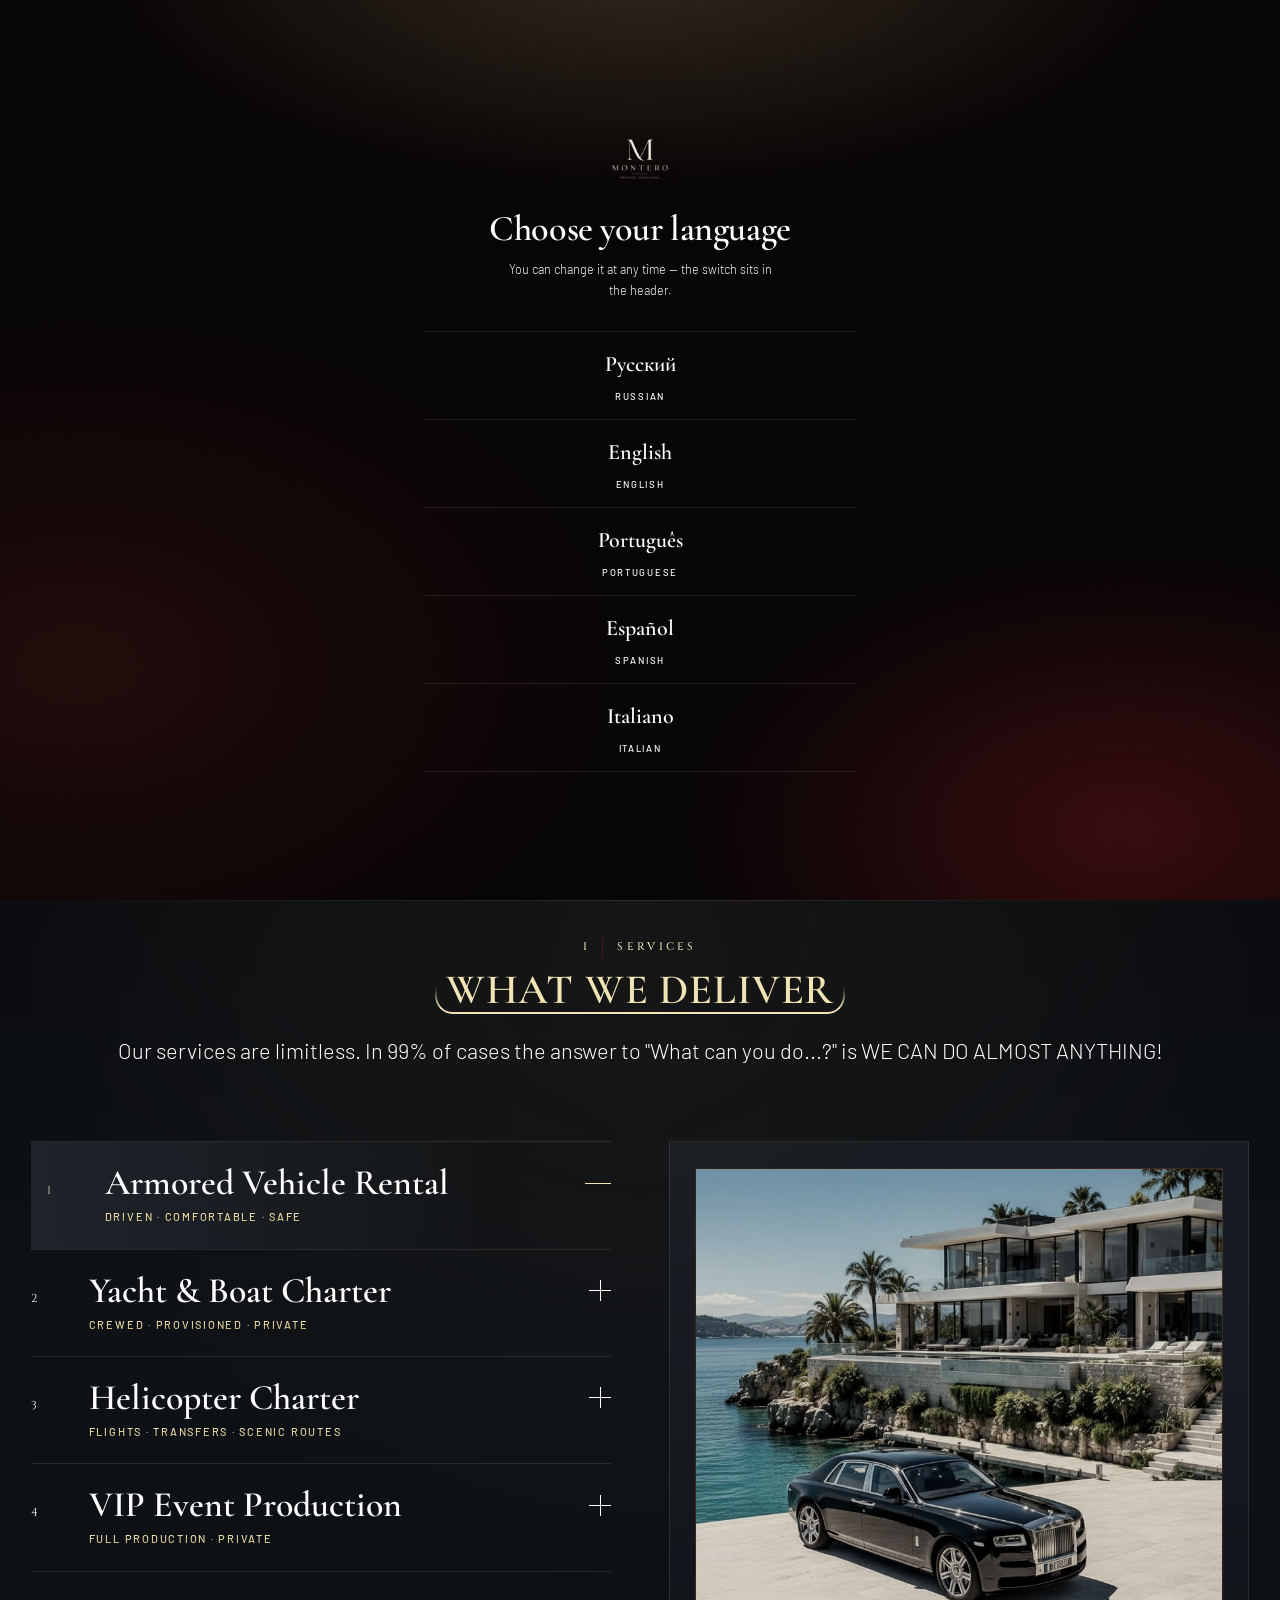
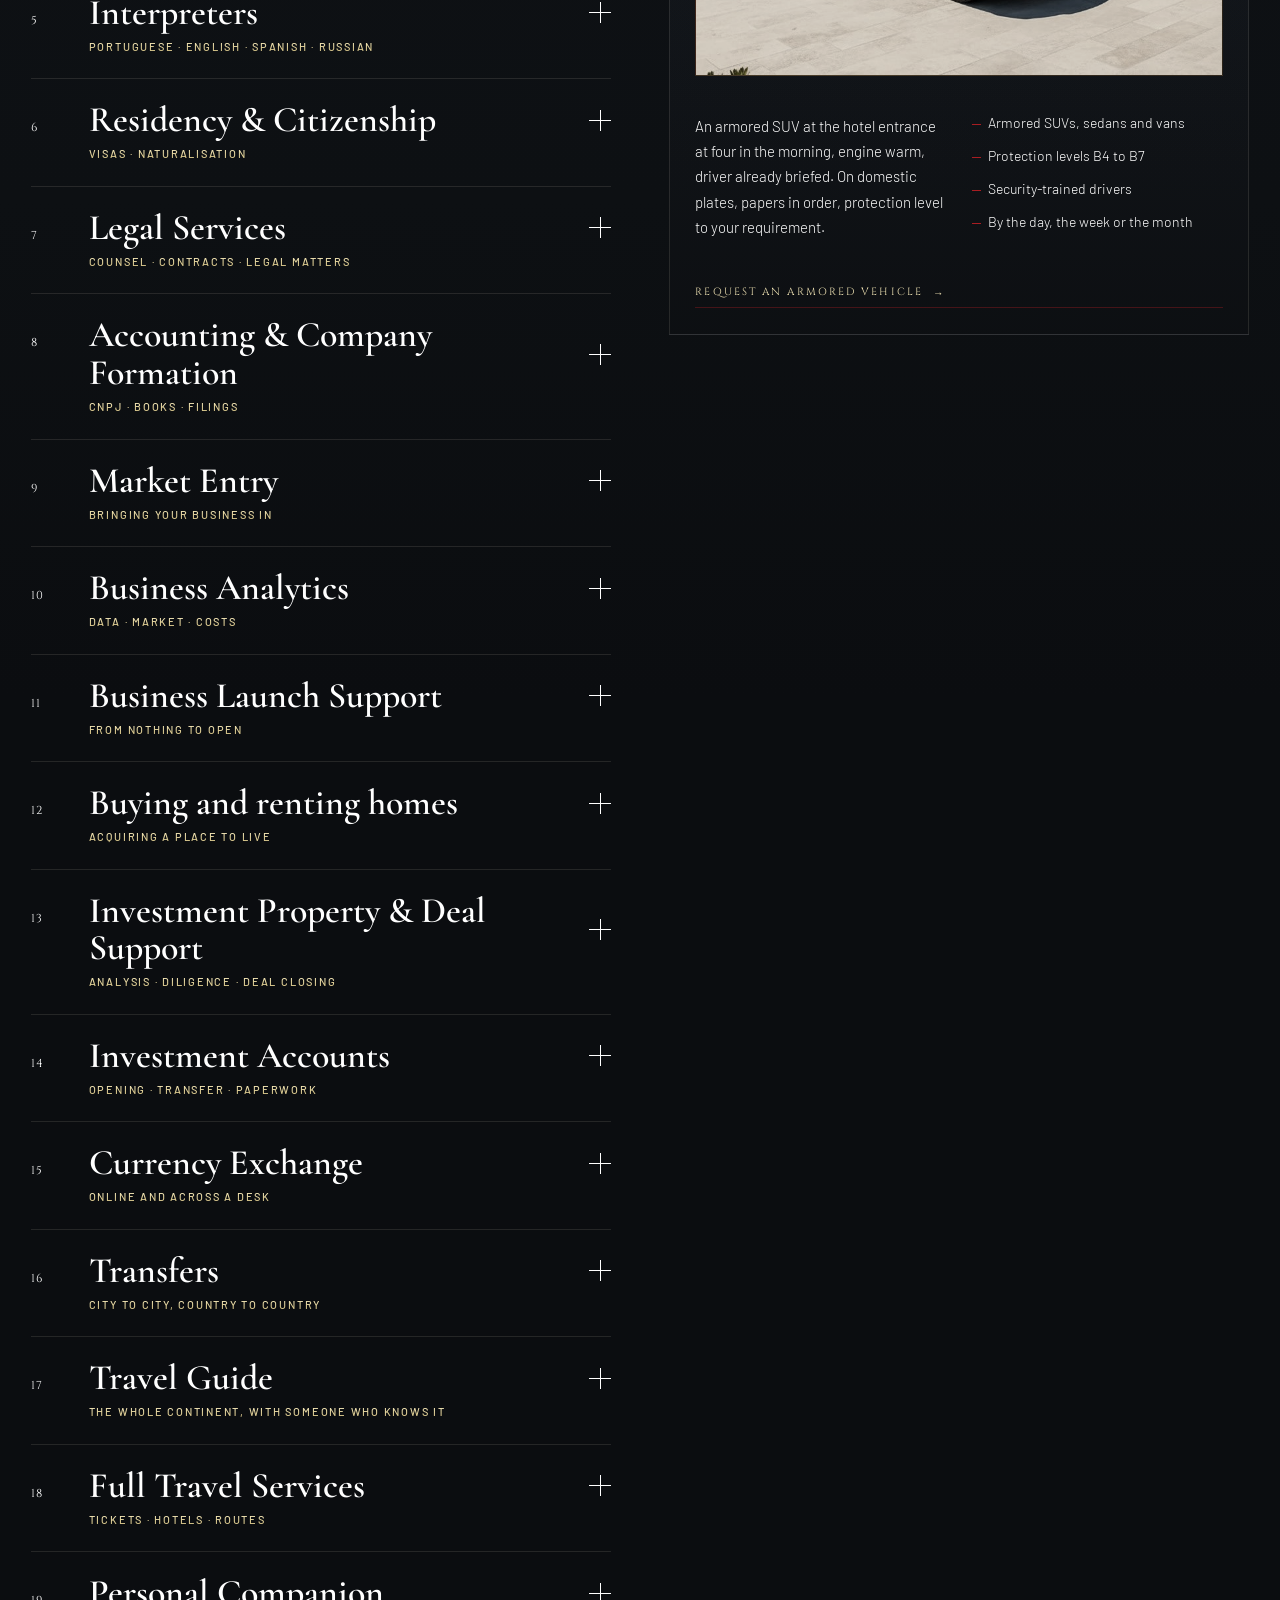
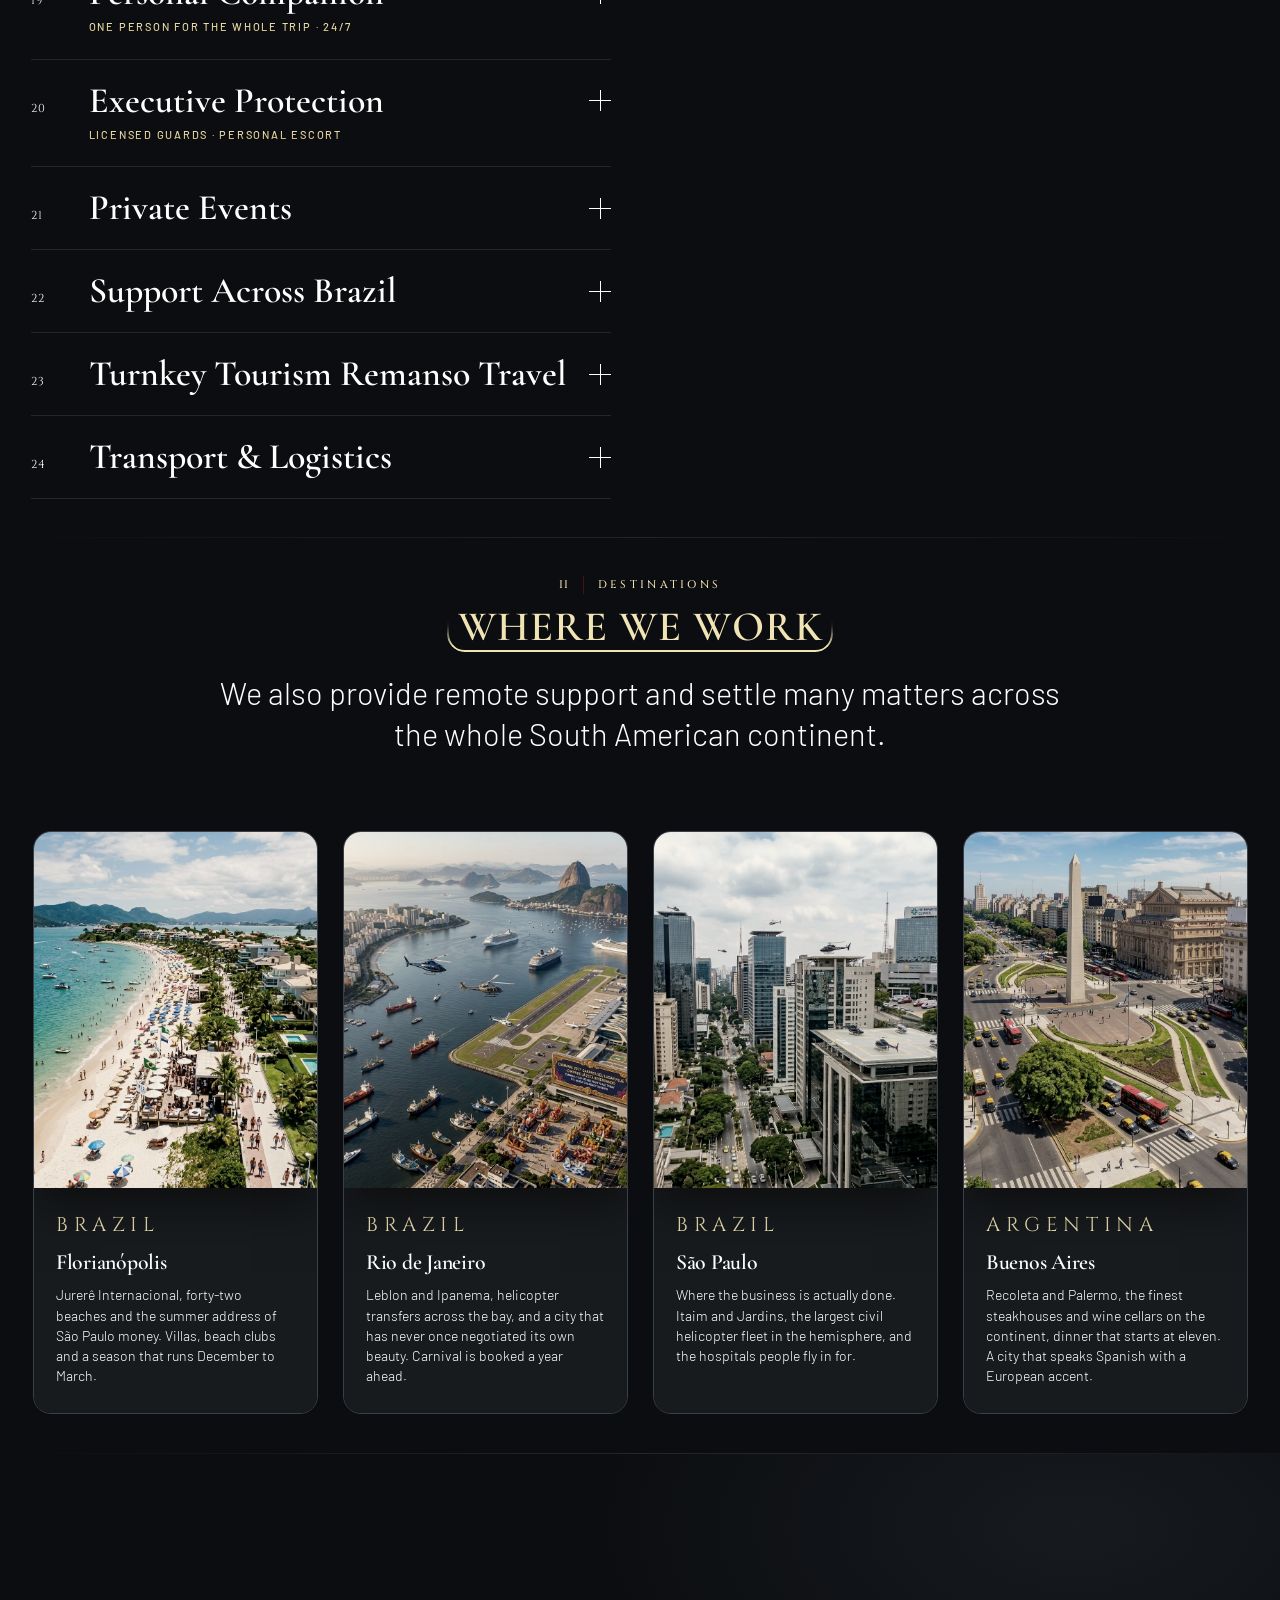
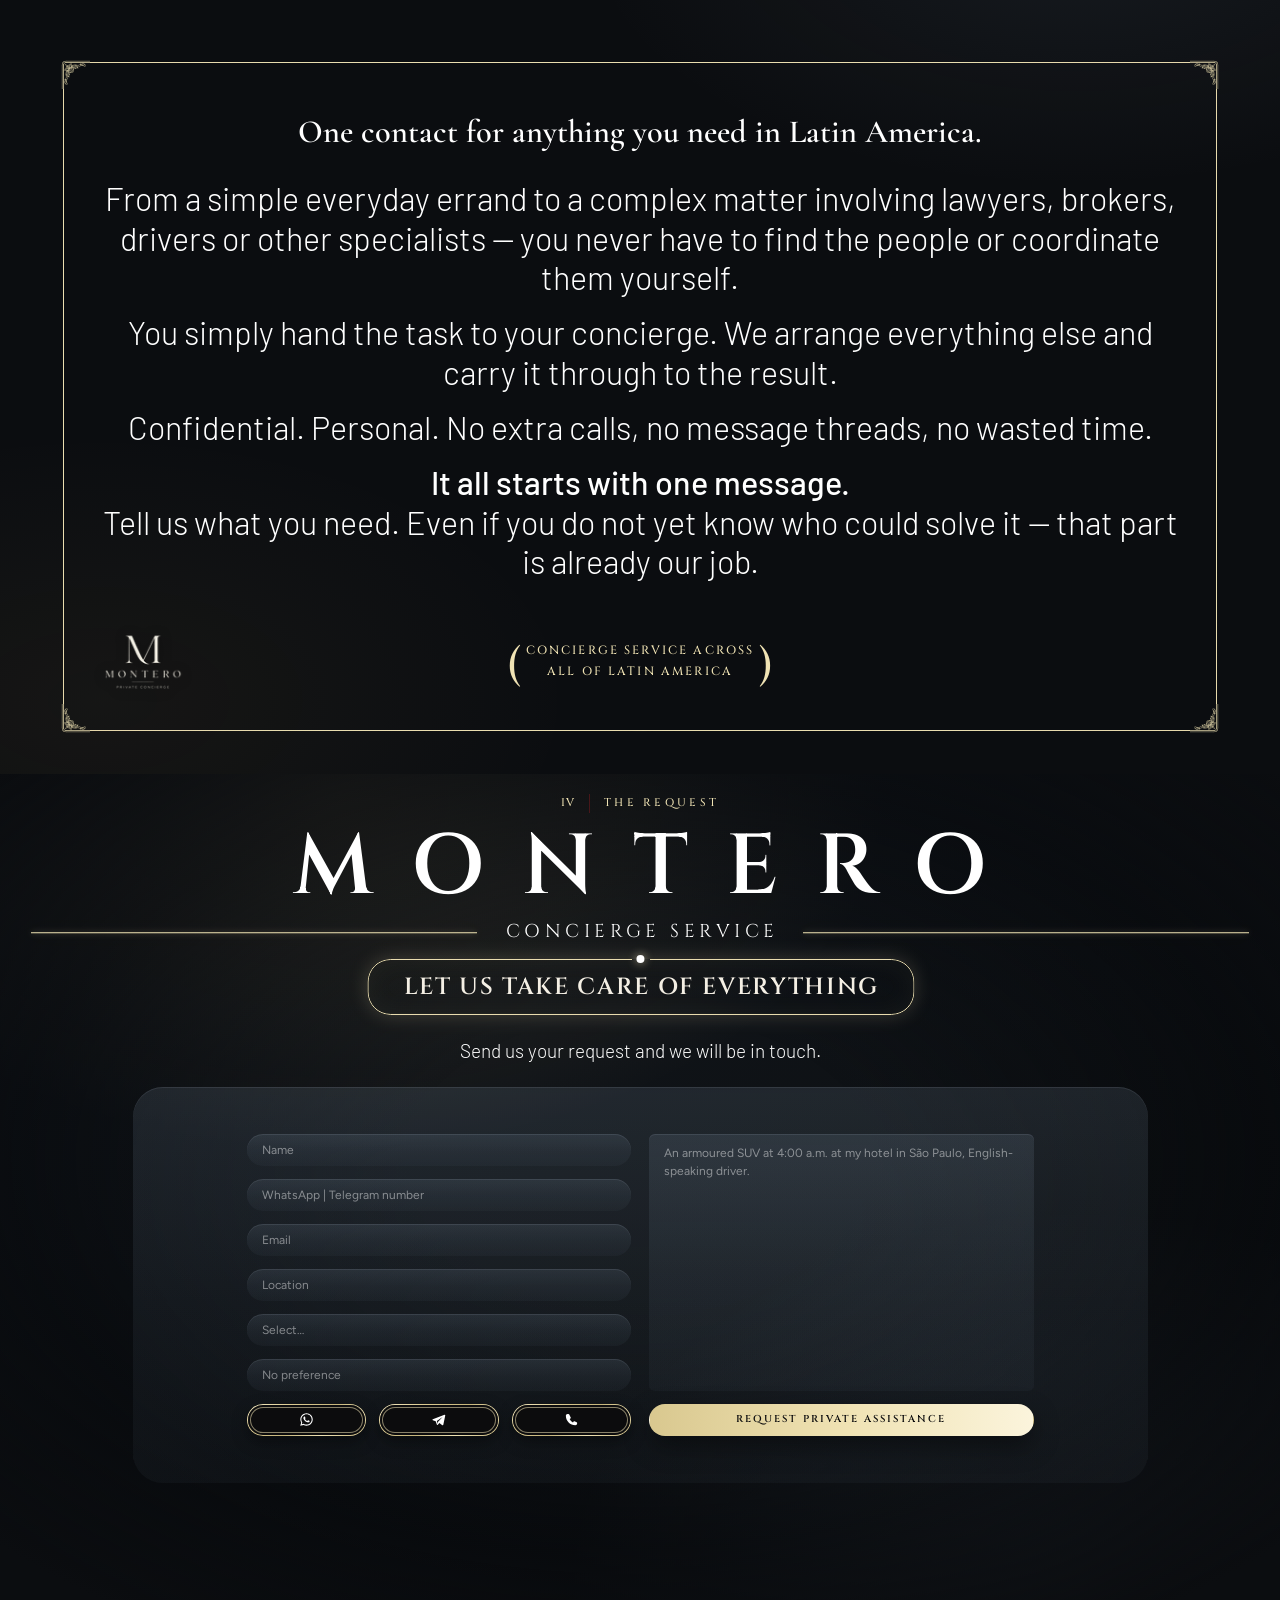
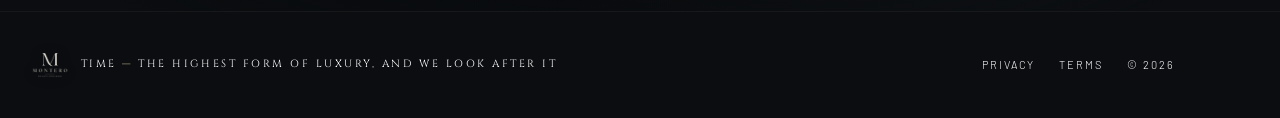
==== index.html @ 917d2493 "Обновление сайта Co-Authored-By: Claude Opus 5 <noreply@anthropic.com>" ====
<!doctype html>
<html lang="ru">
<head>
<meta charset="utf-8">
<meta name="viewport" content="width=device-width, initial-scale=1">
<!-- ── Один адрес на оба вида ────────────────────────────────────────
     Компьютерная версия живёт в /v3/, телефонная — здесь. Посетителю
     знать об этом незачем: с широкого экрана его сразу переводит на
     /v3/, с телефона он остаётся тут.

     Порог тот же, что у всей вёрстки, — 981 пиксель, и переходы
     разведены (сюда возвращает только ниже 981), поэтому качелей
     между версиями быть не может. На всякий случай стоит счётчик: за
     сеанс не больше двух переходов.

     Кто хочет остаться на этой версии наперекор устройству — адрес с
     ?stay=1 ; выбор держится до конца сеанса.

     Скрипт стоит первым и работает до отрисовки: замена адреса идёт
     без мелькания страницы и без записи в историю, поэтому «назад»
     ведёт туда, откуда человек пришёл.                            -->
<script>
(function () {
  try {
    if (/[?&]stay=1/.test(location.search)) {
      sessionStorage.setItem('mc-stay', '1');
    }
    if (sessionStorage.getItem('mc-stay') === '1') return;
    var n = +(sessionStorage.getItem('mc-jump') || 0);
    if (n >= 2) return;
    if (window.matchMedia('(min-width:981px)').matches) {
      sessionStorage.setItem('mc-jump', n + 1);
      location.replace('v3/' + location.search + location.hash);
    }
  } catch (e) {}
})();
</script>
<!-- ── Свежесть страницы ─────────────────────────────────────────────
     Перед сайтом стоит щит DDoS-Guard, и он держит копию страницы у
     себя, не слушая ни Cache-Control, ни must-revalidate: проверено на
     пробном файле — изменённый на сервере, он отдавался старым больше
     трёх минут. Поэтому страница спрашивает сама.

     Запрос к version.txt идёт с уникальной меткой времени: такого
     адреса у щита в запасе нет, и он вынужден сходить на сервер. Если
     номер сборки разошёлся с тем, что вшит в страницу, — уходим на
     адрес с этим номером. Он тоже уникален, значит тоже мимо щита, и
     человек видит свежее. Одной перезагрузки хватает.

     Всё обёрнуто так, чтобы отказ сети или старый браузер ничего не
     ломали: не вышло — страница просто остаётся как есть.        -->
<meta name="mc-build" content="373c020622">
<script>
(function () {
  try {
    var m = document.querySelector('meta[name="mc-build"]');
    if (!m || !window.fetch) return;
    var свой = (m.getAttribute('content') || '').trim();
    if (!свой || свой.charAt(0) === '_') return;   /* не собрано — не мешаем */
    fetch('version.txt?t=' + Date.now(), { cache: 'no-store' })
      .then(function (r) { return r.ok ? r.text() : ''; })
      .then(function (t) {
        var нов = (t || '').trim();
        if (!нов || нов === свой) return;
        if (location.search.indexOf('v=' + нов) !== -1) return;   /* уже на свежем */
        location.replace(location.pathname + '?v=' + encodeURIComponent(нов) + location.hash);
      })
      .catch(function () {});
  } catch (e) {}
})();
</script>
<title data-i18n="meta.title">MONTERO — Concierge Service</title>
<link rel="icon" href="assets/img/favicon.ico?v=72ce9bf3" sizes="any">
<link rel="icon" type="image/png" sizes="32x32" href="assets/img/favicon-32.png?v=3764b891">
<link rel="apple-touch-icon" sizes="180x180" href="assets/img/apple-touch-icon.png?v=cc513572">
<meta name="theme-color" content="#0C0C0D">
<meta name="description" data-i18n-content="meta.desc" content="Частный консьерж по Бразилии и Латинской Америке. Одна просьба — всё устроено: транспорт, авиация, яхты, резиденции, охрана.">
<link rel="preconnect" href="https://fonts.googleapis.com">
<link rel="preconnect" href="https://fonts.gstatic.com" crossorigin>
<link rel="stylesheet" href="https://fonts.googleapis.com/css2?family=Libertinus+Serif:ital,wght@0,400;0,600;0,700;1,400&family=Cormorant+Garamond:ital,wght@0,300;0,400;0,500;0,600;1,300;1,400&family=Cinzel:wght@400;500;600&family=Barlow:wght@300;400;500;600&family=Commissioner:wght@300;400;500;600&display=swap">
<link rel="stylesheet" href="https://fonts.googleapis.com/css2?family=Playfair+Display:ital,wght@0,400;0,500;0,600;0,700;1,400;1,500;1,600&family=Lora:wght@400;500;600;700&display=swap">
<link rel="stylesheet" href="assets/css/style.css?v=8a6e7c7b">
</head>
<body>

<div class="grain" aria-hidden="true"></div>

<!-- ════════ NAV ════════ -->
<header class="nav" id="nav">
  <div class="nav-in">
    <a class="brand" href="#home" data-scroll aria-label="На главную" data-i18n-aria="aria.home">
      <img class="brand-mark" src="assets/img/mark-128.png?v=abeec089"
           srcset="assets/img/mark-72.png?v=ff7ff8f9 72w, assets/img/mark-88.png?v=d2e3e298 88w, assets/img/mark-108.png?v=9b10171b 108w, assets/img/mark-128.png?v=abeec089 128w, assets/img/mark-144.png?v=e69e61a5 144w, assets/img/mark-160.png?v=24760b86 160w, assets/img/mark-200.png?v=bf9d3233 200w, assets/img/mark-260.png?v=b6441772 260w, assets/img/mark-360.png?v=07fea1cb 360w"
           sizes="(max-width:540px) 60px, 72px"
           alt="Montero Private Concierge" width="512" height="512" decoding="async">
    </a>

    <nav class="nav-links" aria-label="Разделы" data-i18n-aria="aria.sections">
      <a href="#home" data-scroll data-i18n="nav.home">Главная</a>
      <a href="#services" data-scroll data-i18n="nav.services">Услуги</a>
      <a href="#destinations" data-scroll data-i18n="nav.destinations">Направления</a>
      <a href="#concierge" data-scroll data-i18n="nav.concierge">Консьерж</a>
      <a href="#request" data-scroll data-i18n="nav.request">Заявка</a>
    </nav>

    <div class="nav-right">
      <button class="lang-btn" id="langBtn" type="button" aria-haspopup="dialog">
        <span id="langCode">RU</span>
        <svg viewBox="0 0 10 6" width="9" height="6" aria-hidden="true"><path d="M1 1l4 4 4-4" fill="none" stroke="currentColor" stroke-width="1.2"></path></svg>
      </button>
      <a class="btn btn-ghost btn-sm" href="#request" data-scroll><span data-i18n="nav.cta">Связь 24/7</span></a>
      <button class="burger" id="burger" type="button" aria-label="Меню" data-i18n-aria="aria.menu" aria-expanded="false" aria-controls="drawer">
        <span></span><span></span>
      </button>
    </div>
  </div>
</header>

<div class="drawer" id="drawer" hidden>
  <button class="btn btn-ghost btn-sm drawer-lang" id="langBtnMob" type="button"
          data-i18n="lang.btn">Язык</button>
  <nav class="drawer-links" aria-label="Меню" data-i18n-aria="aria.menu">
    <a href="#home" data-scroll><span data-i18n="nav.home">Главная</span></a>
    <a href="#services" data-scroll><span data-i18n="nav.services">Услуги</span></a>
    <a href="#destinations" data-scroll><span data-i18n="nav.destinations">Направления</span></a>
    <a href="#concierge" data-scroll><span data-i18n="nav.concierge">Консьерж</span></a>
    <a href="#request" data-scroll><span data-i18n="nav.request">Заявка</span></a>
  </nav>
</div>

<main>

<!-- ════════ I · HERO ════════ -->
<!-- Первый экран и витрина под ним — одно полотно в высоту окна.
     Обёртка ниже держит их вместе: остаток высоты уходит первому
     экрану, а нижняя строка витрины садится ровно на край окна. -->
<div class="home-canvas">

<section class="hero" id="home">
  <div class="hero-bg" data-parallax="0.14">
    <!-- Первый экран стоит на собственном цвете: чёрный с красным
         смещением, золотое сияние сверху, алый отсвет справа внизу —
         всё это заложено в фон .hero-bg. Снимок снят по просьбе
         владельца. Чтобы вернуть его, раскройте блок ниже.
    <picture>
      <source media="(max-width:720px)" srcset="assets/img/hero-m.jpg?v=cdcdb51e">
      <img class="media" src="assets/img/hero.jpg?v=2ba8894e" alt="" fetchpriority="high">
    </picture> -->
    <!-- Видеофон ложится поверх снимка сам, когда сможет играть.
         Раскройте блок, когда вернём ролик.
    <video class="media vid" autoplay muted loop playsinline preload="auto"
           poster="assets/img/hero.jpg">
      <source src="assets/img/hero.mp4" type="video/mp4">
    </video> -->
  </div>
  <div class="hero-glow" aria-hidden="true"></div>
  <div class="strings" aria-hidden="true">
    <span style="--x:9%;--h:44vh;--o:.10;--d:0s"></span>
    <span style="--x:21%;--h:31vh;--o:.07;--d:-2.4s"></span>
    <span style="--x:37%;--h:52vh;--o:.12;--d:-5.1s"></span>
    <span style="--x:63%;--h:38vh;--o:.09;--d:-1.3s"></span>
    <span style="--x:79%;--h:47vh;--o:.11;--d:-3.7s"></span>
    <span style="--x:92%;--h:28vh;--o:.06;--d:-6.2s"></span>
  </div>
  <div class="hero-vig" aria-hidden="true"></div>

  <div class="shell hero-in">
    <h1 class="lockup reveal d1">
      <span class="lk-name">Montero</span>
      <span class="lk-sub"><i></i><em>Concierge Service</em><i></i></span>
      <span class="lk-claim">
        <span class="lk-dot" aria-hidden="true"></span>
        <b data-i18n="final.claim1">Всё, что вам нужно в Бразилии, Аргентине</b>
        <b class="hard" data-i18n="final.claim2">на одном номере тел: +5548999869084</b>
      </span>
    </h1>
    <div class="hero-act reveal d3">
      <a class="btn btn-ghost btn-lg" href="https://wa.me/5548999869084" target="_blank" rel="noopener"><span data-i18n="hero.wa">Связаться с нами</span></a>
    </div>
  </div>

  <div class="hero-rail reveal d4">
    <span><b data-count="24">0</b><b>/7</b> <em data-i18n="rail.attendance">на связи</em></span>
    <span><b data-count="20">0</b><b>+</b> <em data-i18n="rail.services">услуг</em></span>
    <span><b data-count="4">0</b> <em data-i18n="rail.destinations">направления</em></span>
    <span><b>1</b> <em data-i18n="rail.number">номер</em></span>
  </div>
</section>

<!-- ════════ I-B · ВИТРИНА ════════
     Панель между первым экраном и разделом услуг: слоган, философия,
     шесть направлений работы и знак с прямой связью. Собрана по
     макету владельца; логика остальных разделов не затронута.   -->
<section class="lp" id="showcase">

  <div class="lp-band">
    <div class="lp-band-in">
      <p class="lp-slogan reveal">
        <span data-i18n="lp.slogan1">Ваше время.</span><br>
        <span data-i18n="lp.slogan2">Наша ответственность.</span>
      </p>
      <p class="lp-clock reveal d1" id="lpClock"><b id="lpH">--</b><i>:</i><b id="lpM">--</b></p>
    </div>
  </div>

  <div class="lp-grid">

    <!-- ── Философия ────────────────────────────────────────────── -->
    <article class="lp-col lp-philosophy reveal">
      <p class="lp-label" data-i18n="lp.phil.label">Философия Montero</p>
      <h2 class="lp-h">
        <span data-i18n="lp.phil.h1">Ваше время.</span><br>
        <span data-i18n="lp.phil.h2">Ваша роскошь.</span>
      </h2>
      <p class="lp-txt" data-i18n-html="lp.phil.txt">Мы берём на себя всё, что требует времени,<br>ресурсов и связей. Вы получаете результат<br>— без лишних усилий и лишних людей.</p>
      <p class="lp-sign" data-i18n="lp.phil.sign">Частный консьерж — MONTERO</p>
    </article>

    <!-- ── Шесть направлений работы ─────────────────────────────── -->
    <article class="lp-col lp-services reveal d1">
      <p class="lp-label" data-i18n="lp.svc.label">Услуги</p>
      <ul class="lp-list">
        <li><a href="#services" data-scroll>
          <span class="lp-num">01</span>
          <span class="lp-body">
            <span class="lp-name" data-i18n="lp.svc0">Бронированные авто</span>
            <span class="lp-tag" data-i18n="lp.tag0">С водителем · Комфортно</span>
          </span>
          <span class="lp-arrow" aria-hidden="true"></span>
        </a></li>
        <li><a href="#services" data-scroll>
          <span class="lp-num">02</span>
          <span class="lp-body">
            <span class="lp-name" data-i18n="svc.1.name">Яхты и катера</span>
            <span class="lp-tag" data-i18n="lp.tag1">С экипажем · С провизией</span>
          </span>
          <span class="lp-arrow" aria-hidden="true"></span>
        </a></li>
        <li><a href="#services" data-scroll>
          <span class="lp-num">03</span>
          <span class="lp-body">
            <span class="lp-name" data-i18n="svc.2.name">Аренда вертолёта</span>
            <span class="lp-tag" data-i18n="lp.tag2">Полёты · Трансферы</span>
          </span>
          <span class="lp-arrow" aria-hidden="true"></span>
        </a></li>
        <li><a href="#services" data-scroll>
          <span class="lp-num">04</span>
          <span class="lp-body">
            <span class="lp-name" data-i18n="svc.3.name">VIP-мероприятия</span>
            <span class="lp-tag" data-i18n="svc.3.tag">Полная организация · Приватно</span>
          </span>
          <span class="lp-arrow" aria-hidden="true"></span>
        </a></li>
        <li><a href="#services" data-scroll>
          <span class="lp-num">05</span>
          <span class="lp-body">
            <span class="lp-name" data-i18n="svc.4.name">Переводчики</span>
            <span class="lp-tag" data-i18n="lp.tag4">Португальский · Английский</span>
          </span>
          <span class="lp-arrow" aria-hidden="true"></span>
        </a></li>
        <li><a href="#services" data-scroll>
          <span class="lp-num">06</span>
          <span class="lp-body">
            <span class="lp-name" data-i18n="svc.5.name">ВНЖ и гражданство</span>
            <span class="lp-tag" data-i18n="svc.5.tag">Визы · Натурализация</span>
          </span>
          <span class="lp-arrow" aria-hidden="true"></span>
        </a></li>
      </ul>
    </article>

    <!-- ── Направления и прямая связь ───────────────────────────── -->
    <article class="lp-col lp-dest reveal d2">
      <p class="lp-label" data-i18n="lp.dest.label">Направления</p>

      <div class="lp-dest-in">
        <p class="lp-big">
          <b>04</b>
          <span data-i18n="lp.dest.word">направления</span>
        </p>
        <ul class="lp-icons">
          <li>
            <svg viewBox="0 0 24 24" width="26" height="26" fill="none" stroke="currentColor" stroke-width="1.1" aria-hidden="true"><path d="M3 11 12 4l9 7"/><path d="M5.5 9.6V20h13V9.6"/><path d="M10 20v-5h4v5"/></svg>
            <span data-i18n="lp.dest.i0">Недвижимость</span>
          </li>
          <li>
            <svg viewBox="0 0 24 24" width="26" height="26" fill="none" stroke="currentColor" stroke-width="1.1" aria-hidden="true"><path d="M3 15h18"/><path d="M5 15v2.5M19 15v2.5"/><path d="M4.5 15l1.8-5.2A2 2 0 0 1 8.2 8.4h7.6a2 2 0 0 1 1.9 1.4L19.5 15"/><circle cx="7.5" cy="15" r="1.6"/><circle cx="16.5" cy="15" r="1.6"/></svg>
            <span data-i18n="lp.dest.i1">Образ жизни</span>
          </li>
          <li>
            <svg viewBox="0 0 24 24" width="26" height="26" fill="none" stroke="currentColor" stroke-width="1.1" aria-hidden="true"><path d="M12 3c.8 0 1.3.8 1.3 1.8v4.4l7.2 3.9v1.7l-7.2-2.2v4l2.3 1.6v1.4L12 19l-3.6.6v-1.4l2.3-1.6v-4L3.5 14.8v-1.7l7.2-3.9V4.8C10.7 3.8 11.2 3 12 3Z"/></svg>
            <span data-i18n="lp.dest.i2">Перелёты</span>
          </li>
          <li>
            <svg viewBox="0 0 24 24" width="26" height="26" fill="none" stroke="currentColor" stroke-width="1.1" aria-hidden="true"><rect x="3" y="7.5" width="18" height="12" rx="1.4"/><path d="M9 7.5V6a1.5 1.5 0 0 1 1.5-1.5h3A1.5 1.5 0 0 1 15 6v1.5"/><path d="M3 12.5h18"/></svg>
            <span data-i18n="lp.dest.i3">Бизнес</span>
          </li>
        </ul>
      </div>

      <div class="lp-one">
        <p class="lp-one-h">
          <span data-i18n="lp.one.h1">Один номер.</span><br>
          <span data-i18n="lp.one.h3">Один консьерж.</span>
        </p>
        <p class="lp-one-txt" data-i18n-html="lp.one.txt">Один номер для решений,<br>которые требуют десятков контактов.<br>Вы формулируете желание.</p>
        <p class="lp-sign lp-one-sign" data-i18n="lp.one.sign">Мы превращаем его в реальность.</p>
        <a class="btn btn-ghost btn-sm lp-one-btn" href="https://wa.me/5548999869084" target="_blank" rel="noopener"><span data-i18n="lp.one.cta">Связаться 24/7</span></a>
      </div>
    </article>

  </div>

  <div class="lp-foot">
    <a class="lp-foot-brand" href="#home" data-scroll>
      <b>MONTERO</b>
      <em data-i18n="lp.foot.sub">Частный консьерж</em>
    </a>
    <p class="lp-foot-claim">
      <b data-i18n="lp.foot.claim">Ваше время — ваша роскошь.</b>
      <em data-i18n="lp.foot.geo">Бразилия · Южная Америка</em>
    </p>
    <a class="lp-foot-cta" href="#request" data-scroll data-i18n-html="lp.foot.cta">Запросить<br>консьержа</a>
  </div>

</section>

</div><!-- /.home-canvas -->

<!-- ════════ II · SERVICES ════════ -->
<section class="sec services" id="services">
  <div class="shell">
    <header class="sec-head reveal">
      <p class="label"><i>I</i><span data-i18n="sec.svc.label">Услуги</span></p>
      <h2 data-i18n-html="sec.svc.h">Что мы <span class="h-cap">реализуем</span></h2>
      <p class="sec-lede" data-i18n="sec.svc.lede">Наши услуги — безграничны, и в 99% случаев на вопрос "А что вы можете...?" ответ — МОЖЕМ ПРАКТИЧЕСКИ ВСЁ!</p>
    </header>

    <div class="svc-grid">
      <div class="svc-list">

        <article class="svc-row reveal" data-svc data-first>
          <button class="svc-head" type="button" aria-expanded="false">
            <span class="svc-num">1</span>
            <span class="svc-name" data-i18n="svc.0.name">Бронированные автомобили</span>
            <span class="svc-tag" data-i18n="svc.0.tag">С водителем · комфортно · безопасно</span>
            <span class="svc-mark" aria-hidden="true"></span>
          </button>
          <div class="svc-body"><div class="svc-detail">
            <div class="svc-media sc-night"><img class="media" src="assets/img/mobility.jpg?v=4da29753" alt="Mobility"></div>
            <p class="svc-text" data-i18n="svc.0.text">Бронированный внедорожник у входа в отель в четыре утра: двигатель прогрет, водитель уже проинструктирован. Машина на внутренних номерах, документы в порядке, класс защиты — под вашу задачу.</p>
            <ul class="svc-items">
              <li data-i18n="svc.0.i0">Бронированные внедорожники, седаны и микроавтобусы</li>
              <li data-i18n="svc.0.i1">Классы защиты от B4 до B7</li>
              <li data-i18n="svc.0.i2">Водители с подготовкой по безопасности</li>
              <li data-i18n="svc.0.i3">На день, на неделю или на месяц</li>
            </ul>
            <a class="svc-cta" href="#request" data-scroll data-prefill="Armored Vehicle Rental" data-i18n="svc.0.cta">Запросить бронированный автомобиль</a>
          </div></div>
        </article>

        <article class="svc-row reveal" data-svc>
          <button class="svc-head" type="button" aria-expanded="false">
            <span class="svc-num">2</span>
            <span class="svc-name" data-i18n="svc.1.name">Яхты и катера</span>
            <span class="svc-tag" data-i18n="svc.1.tag">С экипажем · С провизией · Приватно</span>
            <span class="svc-mark" aria-hidden="true"></span>
          </button>
          <div class="svc-body"><div class="svc-detail">
            <div class="svc-media sc-sea"><img class="media" src="assets/img/yachts.jpg?v=ecbccb08" alt="Yachts"></div>
            <p class="svc-text" data-i18n="svc.1.text">Яхта с экипажем, полностью подготовленная под ваши пожелания. Или быстрый катер на ваше время. Индивидуальные маршруты, лучшие побережья и полная свобода передвижения по воде.</p>
            <ul class="svc-items">
              <li data-i18n="svc.1.i0">Моторные и парусные яхты с экипажем</li>
              <li data-i18n="svc.1.i1">Гидроциклы и катера</li>
              <li data-i18n="svc.1.i2">Острова, пляжи и курорты континента</li>
              <li data-i18n="svc.1.i3">Шеф-повар, провизия и дайвинг</li>
            </ul>
            <a class="svc-cta" href="#request" data-scroll data-prefill="Yacht &amp; Boat Charter" data-i18n="svc.1.cta">Запросить яхту</a>
          </div></div>
        </article>

        <article class="svc-row reveal" data-svc>
          <button class="svc-head" type="button" aria-expanded="false">
            <span class="svc-num">3</span>
            <span class="svc-name" data-i18n="svc.2.name">Аренда вертолёта</span>
            <span class="svc-tag" data-i18n="svc.2.tag">Полёты · Трансферы · Обзорные маршруты</span>
            <span class="svc-mark" aria-hidden="true"></span>
          </button>
          <div class="svc-body"><div class="svc-detail">
            <div class="svc-media sc-sky"><img class="media" src="assets/img/helicopter.jpg?v=ec0a456b" alt="Helicopter"></div>
            <p class="svc-text" data-i18n="svc.2.text">Сан-Паулу — Буэнос-Айрес без многочасовой дороги и пересадок. Перелёты между городскими площадками, трансферы по Латинской Америке, разрешения оформлены до вашего приезда.</p>
            <ul class="svc-items">
              <li data-i18n="svc.2.i0">Перелёты между городскими площадками</li>
              <li data-i18n="svc.2.i1">Побережье и острова</li>
              <li data-i18n="svc.2.i2">Обзорные полёты над Рио, Фос-ду-Игуасу и др</li>
              <li data-i18n="svc.2.i3">Разрешения на посадку и наземное обслуживание</li>
            </ul>
            <a class="svc-cta" href="#request" data-scroll data-prefill="Helicopter Charter" data-i18n="svc.2.cta">Запросить вертолёт</a>
          </div></div>
        </article>

        <article class="svc-row reveal" data-svc>
          <button class="svc-head" type="button" aria-expanded="false">
            <span class="svc-num">4</span>
            <span class="svc-name" data-i18n="svc.3.name">VIP-мероприятия</span>
            <span class="svc-tag" data-i18n="svc.3.tag">Полная организация · Приватно</span>
            <span class="svc-mark" aria-hidden="true"></span>
          </button>
          <div class="svc-body"><div class="svc-detail">
            <div class="svc-media sc-blood"><img class="media" src="assets/img/vipevents.jpg?v=02e2879f" alt=""></div>
            <p class="svc-text" data-i18n="svc.3.text">Организуем частные мероприятия любого формата — от ужина для небольшой компании до большого закрытого вечера. Подберём место, персонал и всё необходимое для проведения мероприятия.</p>
            <ul class="svc-items">
              <li data-i18n="svc.3.i0">Частные ужины, приёмы и торжества</li>
              <li data-i18n="svc.3.i1">Подбор площадки и полная организация</li>
              <li data-i18n="svc.3.i2">VIP-зоны и доступ на закрытые мероприятия</li>
              <li data-i18n="svc.3.i3">Повара, музыканты, охрана, фотографы</li>
            </ul>
            <a class="svc-cta" href="#request" data-scroll data-prefill="VIP Event Production" data-i18n="svc.3.cta">Запросить мероприятие</a>
          </div></div>
        </article>

        <article class="svc-row reveal" data-svc>
          <button class="svc-head" type="button" aria-expanded="false">
            <span class="svc-num">5</span>
            <span class="svc-name" data-i18n="svc.4.name">Переводчики</span>
            <span class="svc-tag" data-i18n="svc.4.tag">Португальский · Английский · Испанский · Русский</span>
            <span class="svc-mark" aria-hidden="true"></span>
          </button>
          <div class="svc-body"><div class="svc-detail">
            <div class="svc-media sc-ivory"><img class="media mid" src="assets/img/interpreters.jpg?v=7be649f2" alt=""></div>
            <p class="svc-text" data-i18n="svc.4.text">Переводчик помогает общаться на встречах и решать важные вопросы без языкового барьера.</p>
            <ul class="svc-items">
              <li data-i18n="svc.4.i0">Последовательный и синхронный перевод</li>
              <li data-i18n="svc.4.i1">Переговоры и деловые встречи</li>
              <li data-i18n="svc.4.i2">Нотариус, банк, приём у врача</li>
              <li data-i18n="svc.4.i3">Присяжный перевод документов</li>
            </ul>
            <a class="svc-cta" href="#request" data-scroll data-prefill="Interpreters" data-i18n="svc.4.cta">Запросить переводчика</a>
          </div></div>
        </article>

        <article class="svc-row reveal" data-svc>
          <button class="svc-head" type="button" aria-expanded="false">
            <span class="svc-num">6</span>
            <span class="svc-name" data-i18n="svc.5.name">ВНЖ и гражданство</span>
            <span class="svc-tag" data-i18n="svc.5.tag">Визы · Натурализация</span>
            <span class="svc-mark" aria-hidden="true"></span>
          </button>
          <div class="svc-body"><div class="svc-detail">
            <div class="svc-media sc-dark"><img class="media mid" src="assets/img/residency.jpg?v=c7250800" alt=""></div>
            <p class="svc-text" data-i18n="svc.5.text">Временный вид на жительство, постоянный, гражданство. Мы держим дело, следим за сроками и говорим, что происходит на самом деле — на вашем языке, а не на португальском юридическом.</p>
            <ul class="svc-items">
              <li data-i18n="svc.5.i0">ВНЖ по инвестициям, работе и семье</li>
              <li data-i18n="svc.5.i1">ПМЖ</li>
              <li data-i18n="svc.5.i2">Натурализация и паспорт</li>
              <li data-i18n="svc.5.i3">Помощь с документами для всей семьи</li>
            </ul>
            <a class="svc-cta" href="#request" data-scroll data-prefill="Residency &amp; Citizenship" data-i18n="svc.5.cta">Запросить помощь с ВНЖ</a>
          </div></div>
        </article>

        <article class="svc-row reveal" data-svc>
          <button class="svc-head" type="button" aria-expanded="false">
            <span class="svc-num">7</span>
            <span class="svc-name" data-i18n="svc.6.name">Юридические услуги</span>
            <span class="svc-tag" data-i18n="svc.6.tag">Адвокаты · Договоры · Правовые вопросы</span>
            <span class="svc-mark" aria-hidden="true"></span>
          </button>
          <div class="svc-body"><div class="svc-detail">
            <div class="svc-media sc-stone"><img class="media mid" src="assets/img/legal.jpg?v=c8f95186" alt=""></div>
            <p class="svc-text" data-i18n="svc.6.text">Адвокаты помогают разобраться с документами, договорами и юридическими вопросами до принятия важных решений.</p>
            <ul class="svc-items">
              <li data-i18n="svc.6.i0">Корпоративное и договорное право</li>
              <li data-i18n="svc.6.i1">Недвижимость и споры о праве собственности</li>
              <li data-i18n="svc.6.i2">Семейное, наследственное, миграционное</li>
              <li data-i18n="svc.6.i3">Подготовка и проверка документов</li>
            </ul>
            <a class="svc-cta" href="#request" data-scroll data-prefill="Legal Services" data-i18n="svc.6.cta">Запросить юридическую помощь</a>
          </div></div>
        </article>

        <article class="svc-row reveal" data-svc>
          <button class="svc-head" type="button" aria-expanded="false">
            <span class="svc-num">8</span>
            <span class="svc-name" data-i18n="svc.7.name">Бухгалтерия и открытие компаний</span>
            <span class="svc-tag" data-i18n="svc.7.tag">CNPJ · Учёт · Отчётность</span>
            <span class="svc-mark" aria-hidden="true"></span>
          </button>
          <div class="svc-body"><div class="svc-detail">
            <div class="svc-media sc-amber"><img class="media mid" src="assets/img/accounting.jpg?v=afab652a" alt=""></div>
            <p class="svc-text" data-i18n="svc.7.text">Поможем правильно зарегистрировать компанию и вести бухгалтерию. Подготовим отчётность и проконтролируем сроки, чтобы вам не приходилось заниматься этим самостоятельно.</p>
            <ul class="svc-items">
              <li data-i18n="svc.7.i0">Регистрация компании, CPF и CNPJ</li>
              <li data-i18n="svc.7.i1">Учёт, зарплата и налоговая отчётность</li>
              <li data-i18n="svc.7.i2">Выбор системы налогообложения</li>
              <li data-i18n="svc.7.i3">Лицензии, разрешения, годовая отчётность</li>
            </ul>
            <a class="svc-cta" href="#request" data-scroll data-prefill="Accounting &amp; Company Formation" data-i18n="svc.7.cta">Запросить открытие компании</a>
          </div></div>
        </article>

        <article class="svc-row reveal" data-svc>
          <button class="svc-head" type="button" aria-expanded="false">
            <span class="svc-num">9</span>
            <span class="svc-name" data-i18n="svc.8.name">Внедрение бизнеса</span>
            <span class="svc-tag" data-i18n="svc.8.tag">Переносим то, что у вас уже есть</span>
            <span class="svc-mark" aria-hidden="true"></span>
          </button>
          <div class="svc-body"><div class="svc-detail">
            <div class="svc-media sc-stone"><img class="media mid" src="assets/img/businessentry.jpg?v=fe09ca97" alt=""></div>
            <p class="svc-text" data-i18n="svc.8.text">Если у вас уже есть бизнес, мы поможем перенести его в Южную Америку: откроем компанию, найдём партнёров и организуем работу на месте.</p>
            <ul class="svc-items">
              <li data-i18n="svc.8.i0">Филиал, дочерняя компания или ИП</li>
              <li data-i18n="svc.8.i1">Импорт, таможня и сертификация</li>
              <li data-i18n="svc.8.i2">Дистрибуция и местные партнёры</li>
              <li data-i18n="svc.8.i3">Найм и трудовое законодательство</li>
            </ul>
            <a class="svc-cta" href="#request" data-scroll data-prefill="Market Entry" data-i18n="svc.8.cta">Запросить внедрение бизнеса</a>
          </div></div>
        </article>

        <article class="svc-row reveal" data-svc>
          <button class="svc-head" type="button" aria-expanded="false">
            <span class="svc-num">10</span>
            <span class="svc-name" data-i18n="svc.9.name">Бизнес-аналитика</span>
            <span class="svc-tag" data-i18n="svc.9.tag">Данные · Рынок · Расходы</span>
            <span class="svc-mark" aria-hidden="true"></span>
          </button>
          <div class="svc-body"><div class="svc-detail">
            <div class="svc-media sc-dark"><img class="media mid" src="assets/img/analytics.jpg?v=213d8e3c" alt=""></div>
            <p class="svc-text" data-i18n="svc.9.text">Проверяем рынок, спрос, конкурентов и расходы, чтобы понять, как будет работать ваш бизнес в Южной Америке.</p>
            <ul class="svc-items">
              <li data-i18n="svc.9.i0">Исследование рынка и спроса</li>
              <li data-i18n="svc.9.i1">Анализ конкурентов и цен</li>
              <li data-i18n="svc.9.i2">Расчёт доходов и расходов</li>
              <li data-i18n="svc.9.i3">Выбор региона и площадки</li>
            </ul>
            <a class="svc-cta" href="#request" data-scroll data-prefill="Business Analytics" data-i18n="svc.9.cta">Запросить аналитику</a>
          </div></div>
        </article>

        <article class="svc-row reveal" data-svc>
          <button class="svc-head" type="button" aria-expanded="false">
            <span class="svc-num">11</span>
            <span class="svc-name" data-i18n="svc.10.name">Запуск бизнеса</span>
            <span class="svc-tag" data-i18n="svc.10.tag">С нуля до открытия</span>
            <span class="svc-mark" aria-hidden="true"></span>
          </button>
          <div class="svc-body"><div class="svc-detail">
            <div class="svc-media sc-amber"><img class="media mid" src="assets/img/business.jpg?v=dc51268f" alt=""></div>
            <p class="svc-text" data-i18n="svc.10.text">поможем открыть новое дело в Южной Америке с чистого листа. Поможем разработать план, зарегистрировать компанию, найти помещение, подобрать персонал и подготовить всё к открытию.</p>
            <ul class="svc-items">
              <li data-i18n="svc.10.i0">Концепция и бизнес-план</li>
              <li data-i18n="svc.10.i1">Регистрация и лицензии</li>
              <li data-i18n="svc.10.i2">Помещение, ремонт и поставщики</li>
              <li data-i18n="svc.10.i3">Персонал и запуск работы</li>
            </ul>
            <a class="svc-cta" href="#request" data-scroll data-prefill="Business Launch Support" data-i18n="svc.10.cta">Запросить помощь с запуском</a>
          </div></div>
        </article>


        <article class="svc-row reveal" data-svc>
          <button class="svc-head" type="button" aria-expanded="false">
            <span class="svc-num">12</span>
            <span class="svc-name" data-i18n="svc.12.name">Покупка, аренда жилья</span>
            <span class="svc-tag" data-i18n="svc.12.tag">Приобретаем, чтобы жить</span>
            <span class="svc-mark" aria-hidden="true"></span>
          </button>
          <div class="svc-body"><div class="svc-detail">
            <div class="svc-media sc-night"><img class="media mid" src="assets/img/buyproperty.jpg?v=cbe4a7a1" alt=""></div>
            <p class="svc-text" data-i18n="svc.12.text">Купить жильё в Южной Америке иностранцу законно и безопасно. Мы проверим объект, продавца, документы и все возможные нюансы.</p>
            <ul class="svc-items">
              <li data-i18n="svc.12.i0">Поиск и доступ к закрытым объектам</li>
              <li data-i18n="svc.12.i1">Проверка права собственности</li>
              <li data-i18n="svc.12.i2">Переговоры и оформление сделки</li>
              <li data-i18n="svc.12.i3">Регистрация, налоги и коммунальные</li>
            </ul>
            <a class="svc-cta" href="#request" data-scroll data-prefill="Residential Property Purchase" data-i18n="svc.12.cta">Запросить покупку</a>
          </div></div>
        </article>

        <article class="svc-row reveal" data-svc>
          <button class="svc-head" type="button" aria-expanded="false">
            <span class="svc-num">13</span>
            <span class="svc-name" data-i18n="svc.13.name">Инвестобъекты и сопровождение сделок</span>
            <span class="svc-tag" data-i18n="svc.13.tag">Анализ · Проверка · Закрытие сделки</span>
            <span class="svc-mark" aria-hidden="true"></span>
          </button>
          <div class="svc-body"><div class="svc-detail">
            <div class="svc-media sc-amber"><img class="media" src="assets/img/dealsupport.jpg?v=bff60a06" alt=""></div>
            <p class="svc-text" data-i18n="svc.13.text">Проверим, стоит ли объект своих денег, в каком он состоянии и какой доход может приносить. Поможем провести сделку и оформить все документы.</p>
            <ul class="svc-items">
              <li data-i18n="svc.13.i0">Расчёт доходности и стратегии выхода</li>
              <li data-i18n="svc.13.i1">Техническая и юридическая проверка</li>
              <li data-i18n="svc.13.i2">Переговоры и условия сделки</li>
              <li data-i18n="svc.13.i3">Оформление, регистрация и передача объекта</li>
            </ul>
            <a class="svc-cta" href="#request" data-scroll data-prefill="Investment Property &amp; Deal Support" data-i18n="svc.13.cta">Запросить сопровождение сделки</a>
          </div></div>
        </article>

        <article class="svc-row reveal" data-svc>
          <button class="svc-head" type="button" aria-expanded="false">
            <span class="svc-num">14</span>
            <span class="svc-name" data-i18n="svc.14.name">Инвестиционные счета</span>
            <span class="svc-tag" data-i18n="svc.14.tag">Открытие · Перевод · Оформление</span>
            <span class="svc-mark" aria-hidden="true"></span>
          </button>
          <div class="svc-body"><div class="svc-detail">
            <div class="svc-media sc-stone"><img class="media" src="assets/img/banking.jpg?v=b8e794f7" alt=""></div>
            <p class="svc-text" data-i18n="svc.14.text">Поможем открыть счёт, перевести деньги в Южную Америку и подготовить необходимые документы для банка и финансовых организаций.</p>
            <ul class="svc-items">
              <li data-i18n="svc.14.i0">Инвестиционные и брокерские счета</li>
              <li data-i18n="svc.14.i1">Перевод денег из другой страны</li>
              <li data-i18n="svc.14.i2">Оформление капитала в центробанке</li>
              <li data-i18n="svc.14.i3">Подтверждение происхождения средств</li>
            </ul>
            <a class="svc-cta" href="#request" data-scroll data-prefill="Investment Accounts" data-i18n="svc.14.cta">Запросить открытие счёта</a>
          </div></div>
        </article>

        <article class="svc-row reveal" data-svc>
          <button class="svc-head" type="button" aria-expanded="false">
            <span class="svc-num">15</span>
            <span class="svc-name" data-i18n="svc.15.name">Обмен валюты</span>
            <span class="svc-tag" data-i18n="svc.15.tag">Онлайн и за стойкой</span>
            <span class="svc-mark" aria-hidden="true"></span>
          </button>
          <div class="svc-body"><div class="svc-detail">
            <div class="svc-media sc-dark"><img class="media" src="assets/img/fx.jpg?v=9a5d39ac" alt=""></div>
            <p class="svc-text" data-i18n="svc.15.text">Обмен валюты по согласованному курсу. Поможем провести обмен онлайн или лично, в зависимости от суммы и ваших задач.</p>
            <ul class="svc-items">
              <li data-i18n="svc.15.i0">Онлайн-обмен по согласованному курсу</li>
              <li data-i18n="svc.15.i1">Обмен лично по предварительной записи</li>
              <li data-i18n="svc.15.i2">Работа с крупными суммами</li>
              <li data-i18n="svc.15.i3">Чеки и необходимые документы</li>
            </ul>
            <a class="svc-cta" href="#request" data-scroll data-prefill="Currency Exchange" data-i18n="svc.15.cta">Запросить обмен валюты</a>
          </div></div>
        </article>

        <article class="svc-row reveal" data-svc>
          <button class="svc-head" type="button" aria-expanded="false">
            <span class="svc-num">16</span>
            <span class="svc-name" data-i18n="svc.17.name">Трансферы</span>
            <span class="svc-tag" data-i18n="svc.17.tag">Из города в город, из страны в страну</span>
            <span class="svc-mark" aria-hidden="true"></span>
          </button>
          <div class="svc-body"><div class="svc-detail">
            <div class="svc-media sc-night"><img class="media" src="assets/img/transferbr.jpg?v=0878e30b" alt=""></div>
            <p class="svc-text" data-i18n="svc.17.text">Междугородние и международные переезды по континенту: Сан-Паулу, Рио, Флорианополис, Буэнос-Айрес, Асунсьон, Сьюдад-дель-Эсте — и любая точка между ними. Одна машина, один водитель, одна цена, согласованная до выезда.</p>
            <ul class="svc-items">
              <li data-i18n="svc.17.i0">Маршруты по Бразилии, Аргентине и Парагваю</li>
              <li data-i18n="svc.17.i1">Аэропорты, порты и частные терминалы</li>
              <li data-i18n="svc.17.i2">Многодневные маршруты и пересечение границ</li>
              <li data-i18n="svc.17.i3">Фиксированная цена до выезда</li>
            </ul>
            <a class="svc-cta" href="#request" data-scroll data-prefill="Transfers Across Brazil" data-i18n="svc.17.cta">Запросить трансфер</a>
          </div></div>
        </article>

        <article class="svc-row reveal" data-svc>
          <button class="svc-head" type="button" aria-expanded="false">
            <span class="svc-num">17</span>
            <span class="svc-name" data-i18n="svc.18.name">Гид по Юж. Америке</span>
            <span class="svc-tag" data-i18n="svc.18.tag">Весь континент с тем, кто его знает</span>
            <span class="svc-mark" aria-hidden="true"></span>
          </button>
          <div class="svc-body"><div class="svc-detail">
            <div class="svc-media sc-sky"><img class="media" src="assets/img/guide.jpg?v=29b27368" alt=""></div>
            <p class="svc-text" data-i18n="svc.18.text">Гид, который покажет интересные места, хорошие рестораны и красивые маршруты. Организуем поездки по Бразилии, Аргентине, Парагваю и другим странам Южной Америки.</p>
            <ul class="svc-items">
              <li data-i18n="svc.18.i0">Частный гид в любой стране Южной Америки</li>
              <li data-i18n="svc.18.i1">Исторические места, природа и побережье</li>
              <li data-i18n="svc.18.i2">Рестораны, рынки и интересные районы</li>
              <li data-i18n="svc.18.i3">Фото- и дрон-съёмка</li>
            </ul>
            <a class="svc-cta" href="#request" data-scroll data-prefill="Travel Guide" data-i18n="svc.18.cta">Запросить гида</a>
          </div></div>
        </article>

        <article class="svc-row reveal" data-svc>
          <button class="svc-head" type="button" aria-expanded="false">
            <span class="svc-num">18</span>
            <span class="svc-name" data-i18n="svc.19.name">Туристические услуги</span>
            <span class="svc-tag" data-i18n="svc.19.tag">Билеты · Отели · Маршруты</span>
            <span class="svc-mark" aria-hidden="true"></span>
          </button>
          <div class="svc-body"><div class="svc-detail">
            <div class="svc-media sc-ivory"><img class="media" src="assets/img/tourism.jpg?v=c0eae40c" alt=""></div>
            <p class="svc-text" data-i18n="svc.19.text">Организуем поездку полностью: поможем подобрать перелёты, отели, маршрут, билеты и необходимые документы.</p>
            <ul class="svc-items">
              <li data-i18n="svc.19.i0">Перелёты, гостиницы и апартаменты</li>
              <li data-i18n="svc.19.i1">Планирование маршрута по странам</li>
              <li data-i18n="svc.19.i2">Билеты, пропуска и доступ в парки</li>
              <li data-i18n="svc.19.i3">Страховка и документы для поездки</li>
            </ul>
            <a class="svc-cta" href="#request" data-scroll data-prefill="Full Travel Services" data-i18n="svc.19.cta">Запросить организацию поездки</a>
          </div></div>
        </article>

        <article class="svc-row reveal" data-svc>
          <button class="svc-head" type="button" aria-expanded="false">
            <span class="svc-num">19</span>
            <span class="svc-name" data-i18n="svc.20.name">Универсальный сопровождающий</span>
            <span class="svc-tag" data-i18n="svc.20.tag">Один человек на всю поездку · 24/7</span>
            <span class="svc-mark" aria-hidden="true"></span>
          </button>
          <div class="svc-body"><div class="svc-detail">
            <div class="svc-media sc-stone"><img class="media" src="assets/img/companion.jpg?v=b3aa9811" alt=""></div>
            <p class="svc-text" data-i18n="svc.20.text">Организуем для вас личную помощь на всё время поездки: перевод, транспорт, бронирования и решение вопросов на месте.</p>
            <ul class="svc-items">
              <li data-i18n="svc.20.i0">Помощь на протяжении всей поездки</li>
              <li data-i18n="svc.20.i1">Перевод и общение</li>
              <li data-i18n="svc.20.i2">Вождение и организация поездок</li>
              <li data-i18n="svc.20.i3">Бронирования и решение вопросов</li>
            </ul>
            <a class="svc-cta" href="#request" data-scroll data-prefill="Personal Companion" data-i18n="svc.20.cta">Запросить сопровождающего</a>
          </div></div>
        </article>

        <article class="svc-row reveal" data-svc>
          <button class="svc-head" type="button" aria-expanded="false">
            <span class="svc-num">20</span>
            <span class="svc-name" data-i18n="svc.21.name">Личная охрана</span>
            <span class="svc-tag" data-i18n="svc.21.tag">Лицензированные охранники · Индивидуальное сопровождение</span>
            <span class="svc-mark" aria-hidden="true"></span>
          </button>
          <div class="svc-body"><div class="svc-detail">
            <div class="svc-media sc-dark"><img class="media" src="assets/img/protection.jpg?v=8ef0d9a9" alt=""></div>
            <p class="svc-text" data-i18n="svc.21.text">Предоставляем услуги частной безопасности через проверенных партнёров — лицензированные организации, имеющие все необходимые разрешения для осуществления охранной деятельности в Латинской Америке.</p>
            <ul class="svc-items">
              <li data-i18n="svc.21.i0">Группы личной охраны</li>
              <li data-i18n="svc.21.i1">Предварительная проверка маршрутов и площадок</li>
              <li data-i18n="svc.21.i2">Охрана резиденций и мероприятий</li>
              <li data-i18n="svc.21.i3">Оценка рисков и брифинги перед поездкой</li>
            </ul>
            <a class="svc-cta" href="#request" data-scroll data-prefill="Executive Protection" data-i18n="svc.21.cta">Запросить охрану</a>
          </div></div>
        </article>

        <!-- Четыре услуги, добавленные владельцем. Снимок он пришлёт
             отдельно — пока в карточке название и описание. -->
        <article class="svc-row reveal" data-svc>
          <button class="svc-head" type="button" aria-expanded="false">
            <span class="svc-num">21</span>
            <span class="svc-name" data-i18n="svc.23.name">Закрытые мероприятия</span>
            <span class="svc-mark" aria-hidden="true"></span>
          </button>
          <div class="svc-body"><div class="svc-detail">
            <div class="svc-media sc-dark"><img class="media" src="assets/img/closedevents.jpg?v=8463d9eb" alt=""></div>
            <p class="svc-text" data-i18n="svc.23.text">Доступ туда, куда нельзя просто купить билет. Частные вечеринки, закрытые клубы, премьеры и VIP-события по приглашениям. А если нужного события нет — мы создадим его для вас с нуля: яхта, частный остров, вилла или любая другая локация. Полная организация под ключ по вашему сценарию — от идеи до последней детали.</p>
          </div></div>
        </article>

        <article class="svc-row reveal" data-svc>
          <button class="svc-head" type="button" aria-expanded="false">
            <span class="svc-num">22</span>
            <span class="svc-name" data-i18n="svc.24.name">Сопровождение по всей Бразилии</span>
            <span class="svc-mark" aria-hidden="true"></span>
          </button>
          <div class="svc-body"><div class="svc-detail">
            <div class="svc-media sc-sky"><img class="media" src="assets/img/supportbr.jpg?v=97fc48cd" alt=""></div>
            <p class="svc-text" data-i18n="svc.24.text">Ваш личный представитель рядом на протяжении всей поездки. Наш сотрудник физически сопровождает вас, вашу семью или делегацию в любой точке Бразилии, выступая одновременно переводчиком, гидом и персональным консьержем. Он отвечает за организацию маршрута, вашу безопасность и решение любых вопросов на месте — один человек, который всегда рядом и берёт все заботы на себя.</p>
          </div></div>
        </article>

        <article class="svc-row reveal" data-svc>
          <button class="svc-head" type="button" aria-expanded="false">
            <span class="svc-num">23</span>
            <span class="svc-name" data-i18n="svc.25.name">Туризм под ключ Remanso Travel</span>
            <span class="svc-mark" aria-hidden="true"></span>
          </button>
          <div class="svc-body"><div class="svc-detail">
            <div class="svc-media sc-ivory"><img class="media" src="assets/img/remanso.jpg?v=d13de138" alt=""></div>
            <p class="svc-text" data-i18n="svc.25.text">Совместно с Remanso Travel — официальным туроператором в Бразилии, созданным русскоязычной командой, организуем путешествия по стране полностью под ключ. Авторские маршруты, экспедиции, отели и виллы, трансферы, яхты, гиды и индивидуальные программы — вся Бразилия с одной командой, говорящей с вами на одном языке.</p>
          </div></div>
        </article>

        <article class="svc-row reveal" data-svc>
          <button class="svc-head" type="button" aria-expanded="false">
            <span class="svc-num">24</span>
            <span class="svc-name" data-i18n="svc.26.name">Транспорт и логистика</span>
            <span class="svc-mark" aria-hidden="true"></span>
          </button>
          <div class="svc-body"><div class="svc-detail">
            <p class="svc-text" data-i18n="svc.26.text">Организуем любое перемещение по Бразилии — от автомобиля до частного джета. Аренда автомобилей с водителем и без, премиальные авто, трансферы, микроавтобусы для групп и делегаций, частная авиация, вертолёты, катера и яхты. Подберём транспорт под любую задачу, построим логистику и полностью организуем маршрут от точки отправления до места назначения.</p>
          </div></div>
        </article>

      </div>

      <aside class="svc-stage" id="svcStage" aria-live="polite"></aside>
    </div>
  </div>
</section>

<!-- ════════ III · DESTINATIONS ════════ -->
<section class="sec dest" id="destinations">
  <div class="shell">
    <header class="sec-head reveal">
      <p class="label"><i>II</i><span data-i18n="sec.dest.label">Направления</span></p>
      <h2 data-i18n-html="sec.dest.h">География нашей <span class="h-cap">деятельности</span></h2>
      <p class="sec-lede" data-i18n="sec.dest.lede">Мы также оказываем удалённую поддержку и решаем многие вопросы по всему континенту Южной Америки.</p>
    </header>
  </div>

  <div class="bands">
    <article class="band reveal">
      <div class="band-bg sc-sea" data-parallax="0.09"></div>
      <div class="shell band-in">
        <div class="band-col">
          <span class="band-num" data-i18n="dest.country.br">Бразилия</span>
          <h3 data-i18n="dest.0.name">Флорианополис</h3>
          <p class="band-txt" data-i18n="dest.0.txt">Журере-Интернасионал, сорок два пляжа и летний адрес денег Сан-Паулу. Виллы, пляжные клубы и сезон с декабря по март.</p>
        </div>
        <div class="band-plate sc-sea"><img class="media" src="assets/img/floripa.jpg?v=e1ddac7d" alt=""></div>
      </div>
    </article>

    <article class="band reveal">
      <div class="band-bg sc-blood" data-parallax="0.09"></div>
      <div class="shell band-in">
        <div class="band-col">
          <span class="band-num" data-i18n="dest.country.br">Бразилия</span>
          <h3 data-i18n="dest.1.name">Рио-де-Жанейро</h3>
          <p class="band-txt" data-i18n="dest.1.txt">Леблон и Ипанема, вертолётные трансферы через залив и город, который ни разу не торговался о собственной красоте. Карнавал бронируют за год.</p>
        </div>
        <div class="band-plate sc-blood"><img class="media" src="assets/img/rio.jpg?v=cb44ee75" alt=""></div>
      </div>
    </article>

    <article class="band reveal">
      <div class="band-bg sc-stone" data-parallax="0.09"></div>
      <div class="shell band-in">
        <div class="band-col">
          <span class="band-num" data-i18n="dest.country.br">Бразилия</span>
          <h3 data-i18n="dest.2.name">Сан-Паулу</h3>
          <p class="band-txt" data-i18n="dest.2.txt">Там, где дела действительно делаются. Итаим и Жардинс, крупнейший в полушарии парк гражданских вертолётов и клиники, ради которых сюда летят.</p>
        </div>
        <div class="band-plate sc-stone"><img class="media" src="assets/img/saopaulo.jpg?v=b362c9a1" alt=""></div>
      </div>
    </article>

    <article class="band reveal">
      <div class="band-bg sc-sky" data-parallax="0.09"></div>
      <div class="shell band-in">
        <div class="band-col">
          <span class="band-num" data-i18n="dest.country.ar">Аргентина</span>
          <h3 data-i18n="dest.ar.city">Буэнос-Айрес</h3>
          <p class="band-txt" data-i18n="dest.ar.txt">Реколета и Палермо, лучшие стейк-хаусы и винные погреба континента, ужин в одиннадцать вечера. Город, который говорит по-испански с европейским акцентом.</p>
        </div>
        <div class="band-plate sc-sky plate-obelisco"><img class="media" src="assets/img/buenosaires.jpg?v=3dd62530" alt=""></div>
      </div>
    </article>


  </div>
</section>

<!-- ════════ IV · CONCIERGE ════════ -->
<section class="sec conc" id="concierge">
  <div class="shell">
    <header class="sec-head reveal">
      <p class="label"><i>III</i><span data-i18n="sec.conc.label">Консьерж</span></p>
      <h2 data-i18n-html="sec.conc.h"><span class="ln">Одна ваша просьба</span><span class="ln"><span class="h-cap">Остальное наше дело</span></span></h2>
    </header>

    <div class="conc-grid">
      <div class="conc-say reveal">
        <p class="pull" data-i18n-html="conc.pull"><span class="pl">Один контакт для любых задач</span> <span class="pl">в Латинской Америке.</span></p>
        <p data-i18n="conc.p1">От простой бытовой просьбы до сложного вопроса, требующего участия юристов, брокеров, водителей или других специалистов, — вам не нужно искать исполнителей и координировать их самостоятельно.</p>
        <p data-i18n="conc.p2">Вы просто ставите задачу своему консьержу. Мы организуем всё остальное и доведём до результата.</p>
        <p data-i18n="conc.p3">Конфиденциально. Персонально. Без лишних звонков, переписок и потери времени.</p>
        <p class="conc-start" data-i18n-html="conc.p4"><b>Всё начинается с одного сообщения.</b><br>Расскажите, что вам нужно. Даже если вы пока не знаете, кто именно может решить ваш вопрос, — это уже наша задача.</p>
        <div class="conc-sig">
          <img class="seal-lg" src="assets/img/seal-160.png?v=24760b86"
           srcset="assets/img/seal-88.png?v=d2e3e298 88w, assets/img/seal-120.png?v=c7fae577 120w, assets/img/seal-160.png?v=24760b86 160w, assets/img/seal-200.png?v=bf9d3233 200w, assets/img/seal-260.png?v=b6441772 260w, assets/img/seal-360.png?v=07fea1cb 360w, assets/img/seal-512.png?v=429d8ff4 512w"
           sizes="84px"
           alt="" width="512" height="512" decoding="async">
          <span class="conc-sig-t"><b data-i18n-html="conc.signName"><span class="sl">Консьерж-сервис по</span> <span class="sl">Латинской Америке</span></b></span>
        </div>
      </div>

      <ol class="steps reveal">
        <li>
          <span class="st-n">1</span>
          <h4 data-i18n="step.0.h">Вы пишете</h4>
          <p data-i18n="step.0.p">Одно сообщение, в любой час, на вашем языке. WhatsApp, Telegram или форма ниже.</p>
        </li>
        <li>
          <span class="st-n">2</span>
          <h4 data-i18n="step.1.h">Мы отвечаем</h4>
          <p data-i18n="step.1.p">Конкретный консьерж отвечает, задаёт два вопроса, о которых вы забыли, и называет точную сумму.</p>
        </li>
        <li>
          <span class="st-n">3</span>
          <h4 data-i18n="step.2.h">Мы устраиваем</h4>
          <p data-i18n="step.2.p">Подрядчики проверены, договоры подписаны, депозиты внесены, водители и экипаж проинструктированы о ваших привычках.</p>
        </li>
        <li>
          <span class="st-n">4</span>
          <h4 data-i18n="step.3.h">Всё готово</h4>
          <p data-i18n="step.3.p">Вы приезжаете. Всё уже там, где должно быть, и никому не нужно повторять дважды.</p>
        </li>
      </ol>
    </div>
  </div>
</section>

<!-- ════════ V · REQUEST ════════ -->
<section class="sec req" id="request">
  <div class="shell">
    <!-- Шапка вынесена из левой колонки: метка и заголовок стоят над
         формой по центру, как в разделе «Консьерж». -->
    <header class="sec-head req-head reveal">
      <p class="label"><i>IV</i><span data-i18n="sec.req.label">Заявка</span></p>
      <h2 data-i18n-html="sec.req.h">Позвольте нам позаботиться <span class="h-cap">обо всём.</span></h2>
    </header>

    <div class="req-grid">
      <div class="req-say reveal">
        <p class="sec-lede" data-i18n="sec.req.lede">Оставьте заявку, и мы с вами свяжемся.</p>

        <div class="direct">
          <a class="direct-btn" href="https://wa.me/5548999869084" target="_blank" rel="noopener" aria-label="WhatsApp">
            <svg viewBox="0 0 24 24" width="22" height="22" fill="currentColor" aria-hidden="true"><path d="M12.04 2C6.58 2 2.13 6.45 2.13 11.91c0 1.75.46 3.45 1.32 4.95L2 22l5.25-1.38a9.9 9.9 0 0 0 4.79 1.22h.01c5.46 0 9.91-4.45 9.91-9.91 0-2.65-1.03-5.14-2.9-7.01A9.82 9.82 0 0 0 12.04 2Zm0 18.15h-.01a8.2 8.2 0 0 1-4.19-1.15l-.3-.18-3.11.82.83-3.04-.2-.31a8.19 8.19 0 0 1-1.26-4.38c0-4.54 3.7-8.23 8.24-8.23 2.2 0 4.27.86 5.82 2.41a8.18 8.18 0 0 1 2.41 5.83c0 4.54-3.69 8.23-8.23 8.23Zm4.52-6.16c-.25-.12-1.47-.72-1.69-.81-.23-.08-.39-.12-.56.13-.16.24-.64.8-.78.97-.14.16-.29.19-.54.06-.25-.12-1.05-.39-1.99-1.23-.74-.66-1.23-1.47-1.38-1.72-.14-.25-.01-.38.11-.5.11-.11.25-.29.37-.43.13-.15.17-.25.25-.41.08-.17.04-.31-.02-.43-.06-.13-.56-1.35-.77-1.85-.2-.48-.41-.42-.56-.43h-.48c-.16 0-.43.06-.65.31-.23.25-.86.84-.86 2.05s.88 2.38 1 2.54c.13.17 1.74 2.65 4.21 3.72.59.25 1.05.4 1.4.52.59.19 1.13.16 1.55.1.47-.07 1.47-.6 1.67-1.18.21-.58.21-1.07.15-1.18-.06-.1-.23-.17-.48-.29Z"></path></svg>
          </a>
          <a class="direct-btn" href="https://t.me/yurii_baitler" target="_blank" rel="noopener" aria-label="Telegram">
            <svg viewBox="0 0 24 24" width="22" height="22" fill="currentColor" aria-hidden="true"><path d="M21.6 4.3 2.9 11.4c-.8.3-.8 1.4 0 1.7l4.6 1.5 1.8 5.4c.2.7 1.1.9 1.6.3l2.5-2.7 4.7 3.5c.6.4 1.4.1 1.6-.6l3.1-15c.2-.8-.6-1.5-1.2-1.2ZM9.4 14.3l9.1-6.2-7.5 7.9-.3 3.3-1.3-5Z"></path></svg>
          </a>
          <a class="direct-btn" href="tel:+5548999869084" aria-label="Телефон">
            <svg viewBox="0 0 24 24" width="22" height="22" fill="currentColor" aria-hidden="true"><path d="M6.6 3h-.9C4.2 3 3 4.3 3 5.8c0 8.4 6.8 15.2 15.2 15.2 1.5 0 2.8-1.2 2.8-2.7v-.9c0-.5-.3-1-.8-1.2l-3.4-1.4c-.5-.2-1.1 0-1.4.4l-1 1.4c-2.4-1.1-4.3-3-5.4-5.4l1.4-1c.4-.3.6-.9.4-1.4L8.4 3.8C8.2 3.3 7.7 3 7.2 3h-.6Z"></path></svg>
          </a>
        </div>
      </div>

      <div class="req-form reveal" id="request-form-mount"></div>
    </div>
  </div>
</section>

<!-- ════════ VI · FINAL ════════ -->
<section class="final">
  <div class="final-bg sc-night" data-parallax="0.12"><span class="slot">assets/img/final.jpg</span></div>
  <div class="final-vig" aria-hidden="true"></div>
  <div class="shell final-in reveal">
    <div class="lockup">
      <span class="lk-name">Montero</span>
      <span class="lk-sub"><i></i><em>Concierge Service</em><i></i></span>
      <span class="lk-claim">
        <span class="lk-dot" aria-hidden="true"></span>
        <b data-i18n="final.claim1">Всё, что вам нужно в Бразилии, Аргентине</b>
        <b class="hard" data-i18n="final.claim2">на одном номере тел: +5548999869084</b>
      </span>
    </div>
  </div>
</section>

</main>

<!-- ════════ FOOTER ════════ -->
<footer class="foot">
  <div class="shell foot-in">
    <div class="foot-brand">
      <img class="seal" src="assets/img/seal-160.png?v=24760b86"
           srcset="assets/img/seal-88.png?v=d2e3e298 88w, assets/img/seal-120.png?v=c7fae577 120w, assets/img/seal-160.png?v=24760b86 160w, assets/img/seal-200.png?v=bf9d3233 200w, assets/img/seal-260.png?v=b6441772 260w, assets/img/seal-360.png?v=07fea1cb 360w, assets/img/seal-512.png?v=429d8ff4 512w"
           sizes="44px"
           alt="" width="512" height="512" decoding="async">
      <span data-i18n-html="foot.brand">Время <em>—</em> высшая форма роскоши, о которой мы позаботимся</span>
    </div>
    <nav class="foot-legal" aria-label="Правовая информация" data-i18n-aria="aria.legal">
      <a href="#" data-legal="privacy" data-i18n="foot.privacy">Конфиденциальность</a>
      <a href="#" data-legal="terms" data-i18n="foot.terms">Условия</a>
      <span class="foot-c">© <span id="yr">2026</span></span>
    </nav>
  </div>
</footer>


<!-- ════════ ВЫБОР ЯЗЫКА ════════ -->
<div class="lang-gate" id="langGate" role="dialog" aria-modal="true" aria-labelledby="langTitle" hidden>
  <div class="lang-in">
    <img class="lang-seal" src="assets/img/seal-160.png?v=24760b86"
           srcset="assets/img/seal-88.png?v=d2e3e298 88w, assets/img/seal-120.png?v=c7fae577 120w, assets/img/seal-160.png?v=24760b86 160w, assets/img/seal-200.png?v=bf9d3233 200w, assets/img/seal-260.png?v=b6441772 260w, assets/img/seal-360.png?v=07fea1cb 360w, assets/img/seal-512.png?v=429d8ff4 512w"
           sizes="62px"
           alt="" width="512" height="512" decoding="async">
    <h2 id="langTitle" data-i18n="lang.title">Выберите язык</h2>
    <p class="lang-sub" data-i18n="lang.sub">Изменить можно в любой момент — переключатель в шапке.</p>
    <ul class="lang-list" id="langList"></ul>
  </div>
</div>

<a class="float-wa" id="floatWa" href="https://wa.me/5548999869084" target="_blank" rel="noopener" aria-label="WhatsApp">
  <svg viewBox="0 0 24 24" width="22" height="22" fill="currentColor" aria-hidden="true">
    <path d="M12.04 2C6.58 2 2.13 6.45 2.13 11.91c0 1.75.46 3.45 1.32 4.95L2 22l5.25-1.38a9.9 9.9 0 0 0 4.79 1.22h.01c5.46 0 9.91-4.45 9.91-9.91 0-2.65-1.03-5.14-2.9-7.01A9.82 9.82 0 0 0 12.04 2Zm0 18.15h-.01a8.2 8.2 0 0 1-4.19-1.15l-.3-.18-3.11.82.83-3.04-.2-.31a8.19 8.19 0 0 1-1.26-4.38c0-4.54 3.7-8.23 8.24-8.23 2.2 0 4.27.86 5.82 2.41a8.18 8.18 0 0 1 2.41 5.83c0 4.54-3.69 8.23-8.23 8.23Zm4.52-6.16c-.25-.12-1.47-.72-1.69-.81-.23-.08-.39-.12-.56.13-.16.24-.64.8-.78.97-.14.16-.29.19-.54.06-.25-.12-1.05-.39-1.99-1.23-.74-.66-1.23-1.47-1.38-1.72-.14-.25-.01-.38.11-.5.11-.11.25-.29.37-.43.13-.15.17-.25.25-.41.08-.17.04-.31-.02-.43-.06-.13-.56-1.35-.77-1.85-.2-.48-.41-.42-.56-.43h-.48c-.16 0-.43.06-.65.31-.23.25-.86.84-.86 2.05s.88 2.38 1 2.54c.13.17 1.74 2.65 4.21 3.72.59.25 1.05.4 1.4.52.59.19 1.13.16 1.55.1.47-.07 1.47-.6 1.67-1.18.21-.58.21-1.07.15-1.18-.06-.1-.23-.17-.48-.29Z"></path>
  </svg>
</a>

<script src="assets/js/legal.js?v=06525b0a"></script>
<script src="assets/js/i18n.js?v=5c7dd211"></script>
<script src="assets/js/request-form.js?v=653d3f5f"></script>
<script src="assets/js/app.js?v=b89749cc"></script>
</body>
</html>
---- assets/css/style.css ----
/* ══════════════════════════════════════════════════════════════════════
   ВАРИАНТ №2 — «Дон Корлеоне»
   Чёрный кабинет, одна тёплая лампа сверху, вино и запёкшийся алый.
   Свет строится радиальными пятнами, а не картинками: вверху вольфрам,
   внизу справа — багровое зарево. Всё остальное уходит в чёрный.
   Тема одна и намеренно тёмная — фон и цвета красятся явно, чтобы
   страница не «занимала» фон у хоста.
   ══════════════════════════════════════════════════════════════════════ */

:root{
  color-scheme:dark;
  /* чёрный со смещением в красный, а не нейтральный серый */
  --void:#0A0607;
  --ink:#100A0B;
  --surface:#17100F;
  --surface-2:#1F1615;

  --blood:#7E1518;        /* глубокая венозная — заливки */
  --scarlet:#A81D22;      /* основной алый */
  --scarlet-lit:#C93030;  /* ховер */
  --ember:#E8564A;        /* редкая горячая точка */

  --amber:#E0C179;        /* вольфрам, свет лампы */
  --amber-dim:#E0C179;

  /* Весь текст — чистый белый. Три ступени оставлены отдельными
     переменными: если понадобится вернуть тише подписи или сноски,
     это правка одной строки, а не двух сотен мест.              */
  --parch:#FFFFFF;        /* основной текст */
  --parch-dim:#FFFFFF;    /* второстепенный */
  --parch-far:#FFFFFF;    /* подписи и сноски */

  --line:rgba(239,230,214,.11);
  --line-soft:rgba(239,230,214,.05);
  --line-red:rgba(168,29,34,.36);

  --display:"Cormorant Garamond","Times New Roman",Georgia,serif;
  --caps:"Cinzel","Cormorant Garamond",Georgia,serif;
  /* Barlow держит латиницу, но кириллицы в нём нет: без пары русский
     молча уезжал в системный Segoe UI и выпадал из набора. Commissioner
     подхватывает кириллицу той же плотности, латиница не меняется. */
  --sans:"Barlow","Commissioner",-apple-system,"Segoe UI",Roboto,Helvetica,Arial,sans-serif;

  --ease:cubic-bezier(.16,1,.3,1);
  --gut:clamp(20px,5vw,76px);
  --shell:1300px;
  --navh:80px;
}
/* Русская версия набирается Playfair Display — той же гарнитурой, что
   на компьютере, и во всех ролях. Libertinus Serif остаётся вторым
   номером: он подхватывает то, чего у Playfair нет. Латинский логотип
   из этого исключён: MONTERO и Concierge Service одинаковы на всех
   языках и остаются на Cinzel.                                   */
html[lang="ru"]{
  --display:"Цифры как было","Playfair Display","Libertinus Serif","Cormorant Garamond",Georgia,serif;
  --caps:"Цифры как было","Playfair Display","Libertinus Serif","Cormorant Garamond",Georgia,serif;
  --sans:"Цифры как было","Playfair Display","Libertinus Serif",Georgia,"Times New Roman",serif;
}

/* ── Цифры остаются прежними ─────────────────────────────────────
   Владелец принял Playfair для букв, но попросил вернуть цифры те,
   что стояли до него, — от Libertinus Serif.

   Отдельным правилом это не сделать: цифра и буква живут в одной
   строке, а font-family назначается всему элементу целиком. Поэтому
   заводим гарнитуру, в которой есть только знаки 0–9, и ставим её
   первой в наборе. Браузер разбирает строку по знакам: цифру он
   находит здесь, для всего остального идёт дальше, к Playfair.

   Файлы — те же контуры Libertinus Serif, вырезанные до десяти
   знаков: полторы тысячи байт вместо двадцати трёх тысяч. Лежат у
   нас, а не на стороне Google: адреса их файлов меняются при каждом
   обновлении гарнитуры, и однажды цифры молча вернулись бы к
   Playfair.                                                      */
@font-face{
  font-family:"Цифры как было";
  src:url("../fonts/digits-libertinus-400.woff2") format("woff2");
  font-weight:400; font-style:normal; font-display:swap;
  unicode-range:U+0030-0039;
}
@font-face{
  font-family:"Цифры как было";
  src:url("../fonts/digits-libertinus-600.woff2") format("woff2");
  font-weight:600; font-style:normal; font-display:swap;
  unicode-range:U+0030-0039;
}
html[lang="ru"] .lk-name,
html[lang="ru"] .lk-sub{ font-family:"Cinzel","Cormorant Garamond",Georgia,serif; }

/* Иностранные версии набираются Cormorant Garamond — той же
   антиквой, что и прежде, но заголовки идут в 600. Владелец прислал
   образец: гарнитура там та самая, а отличие — в насыщенности. На
   сайте заголовки стояли в 400 и рядом с образцом читались бледно.

   Опыт с Playfair владелец не принял — правило снято целиком.

   Сначала это собрали на английском, потом владелец попросил то же
   самое остальным иностранным языкам. Поэтому селектор не перечисляет
   языки, а исключает один: под правило попадают английский,
   португальский, испанский и итальянский — и любой, который добавят
   позже, тоже сразу окажется набран как остальные.

   Насыщенность меняется только у заголовков. Основной текст, подписи
   и логотип не тронуты: MONTERO и Concierge Service одинаковы на всех
   языках и остаются на Cinzel.

   Русского это не касается ничем: он вычтен из селектора и живёт по
   своим правилам выше.                                           */
html:not([lang="ru"]) h2,
html:not([lang="ru"]) h3,
html:not([lang="ru"]) h4,
html:not([lang="ru"]) .svc-name,
html:not([lang="ru"]) .lp-h,
html:not([lang="ru"]) .lp-big b,
html:not([lang="ru"]) .lp-foot-claim b{ font-weight:600; }

/* Подпись под названием услуги («ARMORED · DRIVEN · DISCREET») шла
   Barlow 300 — самым лёгким начертанием. На мелком кегле с большой
   разрядкой такая строка расползается в серую сыпь: у русского эта
   же подпись идёт в 600 и держится плотно. Ставим 500 — строка
   набирает вес, но не спорит с названием услуги над ней.

   Кегль и разрядка прежние: тронута одна насыщенность.           */
html:not([lang="ru"]) .svc-tag{ font-weight:500; }

/* ── ТЕЛЕФОН: иностранные языки набираются плотнее ──────────────────

   Владелец смотрел сайт с телефона по-английски и попросил прибавить
   веса четырём местам. Причина у всех одна: русский набран Libertinus
   и ему отдельным правилом выше поднята насыщенность до 600, а
   иностранные идут Barlow и Cinzel в 300 — самом лёгком начертании.
   На тёмном фоне мелкий светлый текст в 300 расползается.

   Прибавка везде на один шаг, не больше: строки должны стать плотнее,
   а не превратиться в жирные.

   Cinzel в 300 браузер и так рисует четырёхсотым — легче четырёхсот у
   этой гарнитуры начертаний нет. Поэтому шаг, который видно, это 500.

   Только телефон и только не-русский: компьютерная версия живёт в
   отдельной папке и сюда не заглядывает, а русский вычтен селектором.
*/
@media (max-width:980px){

  /* Строка под кнопкой: «24/7 ATTENDANCE · 20+ SERVICES …».
     Цифры в ней и так шли 500 — подписи рядом были легче цифр. */
  html:not([lang="ru"]) .hero-rail span,
  html:not([lang="ru"]) .hero-rail em{ font-weight:500; }

  /* Страна над названием города в карточке направления («BRAZIL»).
     Владелец попросил её на шаг больше остальных подписей. */
  html:not([lang="ru"]) .band-num{ font-weight:500; }

  /* Весь основной текст: подводки под заголовками, описания карточек,
     тексты услуг, шаги работы и текст витрины. Гарнитура и кегль у них
     общие, поэтому и вес общий. */
  html:not([lang="ru"]) .sec-lede,
  html:not([lang="ru"]) .band-txt,
  html:not([lang="ru"]) .svc-text,
  html:not([lang="ru"]) .steps p,
  html:not([lang="ru"]) .lp-txt{ font-weight:400; }

  /* Заявление в рамке на последнем экране шло 400, а на первом — 600,
     и один и тот же текст читался в двух разных весах. Равняем по
     первому экрану. */
  html:not([lang="ru"]) .final-in .lk-claim b{ font-weight:600; }
}

/* Строки заявления в рамке набираются в одну строку каждая.

   Рамка на компьютере обжимает набор и получает ширину «сколько
   занял текст», а скрипт сетки округляет её до целой точки экрана.
   Округление отнимает доли пикселя — и строке, которая занимала
   ровно всю ширину, этих долей не хватало: она переносилась, а
   высота рамки остаётся прежней, и вторая строка вылезала наружу.
   Это и видно было на первом и последнем экране: по-английски
   переносилась вторая строка заявления, по-испански и по-итальянски —
   первая, и лишняя строка ложилась поверх канта.

   Запрет переноса снимает причину: строка остаётся одной, а
   недостающие доли пикселя гасятся полем рамки — до канта от текста
   почти сорок пикселей.

   Только компьютер: на телефоне рамка тянется по высоте, перенос там
   нормален и нужен.                                                */
@media (min-width:981px){
  html:not([lang="ru"]) .lk-claim b{ white-space:nowrap; }
}

/* Libertinus — книжная антиква со светлыми штрихами: на тёмном фоне
   она выглядела жидко и мельче, чем есть. Для русского поднимаем
   насыщенность до полужирной и добавляем по одному-полтора пункта
   мелким строкам. Остальные языки этого не касается.             */
html[lang="ru"] h2,
html[lang="ru"] h3,
html[lang="ru"] h4,
html[lang="ru"] p,
html[lang="ru"] .sec-lede,
html[lang="ru"] .svc-name,
html[lang="ru"] .svc-tag,
html[lang="ru"] .svc-text,
html[lang="ru"] .band-txt,
html[lang="ru"] .label,
html[lang="ru"] .eyebrow,
html[lang="ru"] .nav-links a,
html[lang="ru"] .drawer-links a,
html[lang="ru"] .hero-rail span,
html[lang="ru"] .hero-rail b,
html[lang="ru"] .hero-in .lk-claim,
html[lang="ru"] .conc-sig-t b,
html[lang="ru"] .foot-brand,
html[lang="ru"] .foot-legal a,
html[lang="ru"] .rf-field label,
html[lang="ru"] .rf-field input,
html[lang="ru"] .rf-field select,
html[lang="ru"] .rf-field textarea,
html[lang="ru"] .btn{ font-weight:600; }

html[lang="ru"] .sec-lede{ font-size:17px; }
html[lang="ru"] .svc-text,
html[lang="ru"] .band-txt{ font-size:16px; }
html[lang="ru"] .steps p{ font-size:15.5px; }
html[lang="ru"] .svc-tag{ font-size:12px; }
html[lang="ru"] .label{ font-size:12px; }
html[lang="ru"] .nav-links a{ font-size:11.5px; }
html[lang="ru"] .drawer-links a{ font-size:11px; }
html[lang="ru"] .hero-rail span{ font-size:11px; }
html[lang="ru"] .btn{ font-size:12px; }
html[lang="ru"] .btn-sm{ font-size:11px; }

/* На узких экранах прибавка съедает строку — там возвращаем кегль
   к исходному, насыщенность остаётся.                           */
@media (max-width:420px){
  html[lang="ru"] .svc-text,
  html[lang="ru"] .band-txt,
  html[lang="ru"] .conc-say > p{ font-size:15px; }
}

*{ box-sizing:border-box; }

html{ scroll-behavior:auto; -webkit-text-size-adjust:100%; }

body{
  margin:0;
  background:var(--void);
  color:var(--parch);
  font-family:var(--sans);
  font-weight:300;
  font-size:16px;
  line-height:1.68;
  overflow-x:hidden;
  -webkit-font-smoothing:antialiased;
}

img,video{ display:block; max-width:100%; }
a{ color:inherit; text-decoration:none; }
button{ font:inherit; color:inherit; background:none; border:0; cursor:pointer; }
::selection{ background:var(--blood); color:var(--parch); }

.shell{ width:100%; max-width:var(--shell); margin-inline:auto; padding-inline:var(--gut); }

/* ── Зерно плёнки ────────────────────────────────────────────────────
   Один SVG-шум поверх всего. Из-за него чёрный перестаёт быть
   «цифровым» и начинает читаться как проявленная плёнка.            */
.grain{
  position:fixed; inset:0; z-index:900; pointer-events:none;
  opacity:.055; mix-blend-mode:overlay;
  background-image:url("data:image/svg+xml,%3Csvg xmlns='http://www.w3.org/2000/svg' width='220' height='220'%3E%3Cfilter id='n'%3E%3CfeTurbulence type='fractalNoise' baseFrequency='.82' numOctaves='3' stitchTiles='stitch'/%3E%3C/filter%3E%3Crect width='100%25' height='100%25' filter='url(%23n)'/%3E%3C/svg%3E");
}

/* ══════════ ТИПОГРАФИКА ══════════ */

h1,h2,h3,h4{
  font-family:var(--display);
  font-weight:400;
  margin:0;
  line-height:.98;
  letter-spacing:-.012em;
  text-wrap:balance;
}

h1{
  font-size:clamp(44px,8vw,132px);
  line-height:.92;
  letter-spacing:-.022em;
  /* лёгкое тиснение: тёплый верх, тень снизу — как свет лампы на бумаге */
  color:var(--parch);
  text-shadow:0 1px 0 rgba(0,0,0,.7), 0 0 60px rgba(224,193,121,.10);
}
h1 .em{
  display:inline-block;
  font-style:italic;
  font-weight:300;
  color:transparent;
  background-image:linear-gradient(96deg,#F3EADA 0%,#E5CFA4 34%,#E0C179 62%,#E8DCC4 100%);
  -webkit-background-clip:text; background-clip:text;
}

h2{ font-size:clamp(34px,5.2vw,78px); }
h2 .em{
  font-style:italic; font-weight:300;
  color:transparent;
  background-image:linear-gradient(96deg,#F3EADA 0%,#E5CFA4 38%,#E0C179 66%,#E8DCC4 100%);
  -webkit-background-clip:text; background-clip:text;
}
h3{ font-size:clamp(30px,4.6vw,62px); }
h4{ font-size:clamp(19px,2vw,24px); letter-spacing:0; }

.lede{
  font-family:var(--display);
  font-size:clamp(18px,2.05vw,26px);
  font-weight:300;
  line-height:1.5;
  color:var(--parch-dim);
  max-width:31ch;
  margin:0;
}

.eyebrow,.label{
  font-family:var(--caps);
  font-size:11px;
  font-weight:500;
  letter-spacing:.30em;
  text-transform:uppercase;
  color:var(--parch-far);
  margin:0;
}
.eyebrow em,.foot-brand em{ color:var(--amber-dim); font-style:normal; }

.label{ display:flex; align-items:center; gap:14px; color:#E0C179; }
.label i{
  font-family:var(--caps); font-style:normal; font-size:11px;
  color:#E0C179; letter-spacing:.1em;
  padding-right:14px; border-right:1px solid var(--line-red);
}

.sec-lede{
  font-size:16px; color:var(--parch-dim);
  max-width:52ch; margin:22px 0 0;
}
/* Лид раздела услуг выключен по центру — он читается как заявление,
   а не как вводный абзац, и по левому краю висел бы неровно.   */
#services .sec-lede{ text-align:center; margin-inline:auto; }

/* ══════════ КНОПКИ ══════════ */

.btn{
  position:relative; display:inline-flex; align-items:center; justify-content:center;
  font-family:var(--caps); font-size:11px; font-weight:500;
  letter-spacing:.20em; text-transform:uppercase;
  padding:0 30px; height:52px;
  border:1px solid transparent;
  transition:color .4s var(--ease), background-color .4s var(--ease),
             border-color .4s var(--ease), transform .4s var(--ease);
}
.btn span{ position:relative; z-index:2; }

.btn-fill{ background:var(--blood); color:var(--parch); border-color:var(--blood); }
.btn-fill:hover{ background:var(--scarlet); border-color:var(--scarlet-lit); transform:translateY(-2px); }

.btn-ghost{ border-color:var(--line); color:var(--parch-dim); }
.btn-ghost:hover{ border-color:var(--amber-dim); color:var(--parch); transform:translateY(-2px); }

.btn-line{ border-color:var(--line-red); color:var(--parch); }
.btn-line:hover{ border-color:var(--scarlet); background:rgba(126,21,24,.22); }

.btn-sm{ height:42px; padding:0 20px; font-size:10px; letter-spacing:.18em; }
.btn-lg{ height:60px; padding:0 38px; }

:focus-visible{ outline:1px solid var(--amber); outline-offset:3px; }

/* ══════════ ШАПКА ══════════ */

.nav{
  position:fixed; inset:0 0 auto; z-index:800;
  height:var(--navh);
  transition:transform .5s var(--ease), background-color .5s var(--ease),
             border-color .5s var(--ease), backdrop-filter .5s var(--ease);
  border-bottom:1px solid transparent;
}
.nav.solid{
  background:rgba(10,6,7,.86);
  backdrop-filter:blur(14px) saturate(120%);
  border-bottom-color:var(--line-soft);
}
.nav.hide{ transform:translateY(-100%); }

.nav-in{
  height:100%; max-width:var(--shell); margin-inline:auto;
  padding-inline:var(--gut);
  display:flex; align-items:center; justify-content:space-between; gap:24px;
}

.brand{ display:flex; align-items:center; gap:13px; min-width:0; }
/* Знак — растровый, поэтому размер задаём по ширине, высоту оставляем
   пропорции. Золотое свечение снято вместе с кольцом: вокруг чёрного
   диска оно читалось тем же ободом, только размытым.                 */
.brand-mark,.seal,.seal-lg,.lang-seal{
  display:block; flex:none; height:auto;
  filter:drop-shadow(0 2px 6px rgba(0,0,0,.5));
}
/* Подложки у знака больше нет: чёрный квадрат снят, остались одни
   буквы на прозрачном. Очерчивать нечего — кант тоже снят.      */
/* В шапке знак стоит один, без надписи рядом: имя набрано
   внутри квадрата, и дублировать его словом было бы лишним.
   72 пикселя вместо прежних 54 — на них разбирается и подпись
   «Private Concierge» под именем.                          */
.brand-mark{ width:72px; }
.seal{ width:44px; }
.foot-brand .seal{ width:38px; }
.seal-lg{ width:84px; }
.lang-seal{ width:62px; margin:0 auto 20px; }

/* Меню стоит ровно по центру шапки — под серединой имени MONTERO,
   а не там, куда его двигают знак слева и кнопки справа. Абсолютная
   привязка к середине: длина пунктов и языка на неё не влияет.   */
.nav-links{ display:flex; gap:clamp(18px,2.4vw,38px); }
/* От 1200 пикселей меню встаёт ровно по центру шапки — под серединой
   имени MONTERO, а не там, куда его двигают знак слева и кнопки
   справа. Ниже 1200 места между ними нет, и меню остаётся в потоке,
   иначе оно наезжает на кнопку языка.                            */
@media (min-width:1200px){
  .nav-links{ position:absolute; left:50%; transform:translateX(-50%); }
}
.nav-links a{
  position:relative;
  font-family:var(--caps); font-size:10.5px; font-weight:400;
  letter-spacing:.22em; text-transform:uppercase;
  color:var(--parch);
  padding-block:6px;
  transition:color .35s var(--ease);
}
/* Алая черта под пунктом снята. Наведение и текущий раздел даёт
   белое неоновое свечение самих букв — тем же светом, что горит
   под кнопкой на первом экране.                                */
.nav-links a{
  transition:color .35s var(--ease), text-shadow .35s var(--ease);
}
/* Свечение только под курсором: текущий раздел не подсвечивается,
   иначе один пункт горит постоянно.                            */
.nav-links a:hover{
  color:#FFFFFF;
  text-shadow:
    0 0 4px rgba(255,255,255,.95),
    0 0 14px rgba(255,255,255,.7),
    0 0 30px rgba(255,255,255,.4);
}

.nav-right{ display:flex; align-items:center; gap:10px; }

/* Шапка держится тихо: тонкая серая обводка, мелкий кегль, всё
   прижато к правому краю. Золото здесь спорило с заголовком.     */
.nav-right > .lang-btn,
.nav-right > .btn{
  height:32px; box-sizing:border-box;
  /* Язык и «Связь 24/7» — одного размера: 118 пикселей покрывают
     самую длинную из пяти подписей кнопки связи (испанскую).   */
  min-width:118px;
  display:inline-flex; align-items:center; justify-content:center;
  padding:0 11px;
  font-size:9px; letter-spacing:.16em;
  background:transparent;
  border:1px solid var(--line);
  color:var(--parch-dim);
  box-shadow:none;
  transition:color .4s var(--ease), border-color .4s var(--ease);
}
.nav-right > .lang-btn:hover,
.nav-right > .btn:hover{
  border-color:var(--amber-dim); color:var(--parch);
  background:transparent; box-shadow:none; transform:none;
}
.nav-right > .nav-tel{
  border:0; padding:0; height:auto; background:transparent;
  box-shadow:none; color:var(--parch-dim);
}
.nav-right > .nav-tel:hover{ color:var(--amber); box-shadow:none; transform:none; }
.nav-tel{
  font-size:11px; letter-spacing:.05em;
  white-space:nowrap;
}

/* touch-action:none — иначе браузер считает движение вниз прокруткой
   и перестаёт слать pointermove, а выбор ведением ломается. */
.burger{ display:none; width:34px; height:34px; position:relative; touch-action:none; }
.burger span{
  position:absolute; left:9px; right:9px; height:1px; background:var(--parch);
  transition:transform .4s var(--ease), opacity .3s;
}
.burger span:first-child{ top:15px; }
.burger span:last-child{ top:20px; }
.burger[aria-expanded="true"] span:first-child{ transform:translateY(3px) rotate(45deg); }
.burger[aria-expanded="true"] span:last-child{ transform:translateY(-3px) rotate(-45deg); }

/* ── Шторка ──────────────────────────────────────────────────────────
   [hidden] в UA-стилях даёт display:none, но любой авторский display
   его перебивает — и невидимая шторка молча ловит все клики. Поэтому
   правило ниже обязательно.                                          */
.drawer[hidden]{ display:none; }
.drawer{
  position:fixed; inset:0; z-index:790;
  display:flex; flex-direction:column; justify-content:center;
  padding:calc(var(--navh) + 30px) var(--gut) 40px;
  background:
    radial-gradient(ellipse 80% 50% at 50% 0%, rgba(224,193,121,.14), transparent 60%),
    radial-gradient(ellipse 70% 60% at 80% 100%, rgba(126,21,24,.30), transparent 68%),
    var(--void);
  opacity:0; transition:opacity .42s var(--ease);
}
.drawer.open{ opacity:1; }

.drawer-lang{ align-self:center; margin-bottom:22px; }

/* Пункт под пальцем: подрастает, уходит в золото и получает лёгкую
   подложку слева. Меняем transform, а не кегль — от смены кегля
   строки прыгали бы, и палец терял бы цель.                     */
.drawer-links a span{
  display:inline-block; transform-origin:center;
  transition:transform .22s var(--ease), color .22s var(--ease);
}
.drawer-links a.hot{
  background:linear-gradient(90deg, transparent,
    rgba(224,193,121,.14) 28%, rgba(224,193,121,.14) 72%, transparent);
}
.drawer-links a.hot span{ transform:scale(1.22); color:#E0C179; }
.drawer-links{ display:flex; flex-direction:column; gap:4px; }
/* Пункты набраны как надпись на кнопке «Связь 24/7»: та же гарнитура,
   тот же кегль и разрядка. Место под палец держим отступами строки,
   а не размером букв — иначе по мелкому тексту трудно попасть.    */
.drawer-links a{
  display:flex; align-items:center; justify-content:center;
  font-family:var(--caps); font-size:10px; font-weight:500;
  letter-spacing:.18em; text-transform:uppercase;
  line-height:1.2; color:var(--parch);
  border-bottom:1px solid var(--line-soft); padding-block:17px;
}

/* ══════════ СВЕТОВЫЕ ПОДЛОЖКИ ══════════
   Вместо фотографий — свет. Каждая сцена это один тёплый источник
   и один холодный или багровый отблеск на противоходе.              */

.sc-night{ background:
  radial-gradient(ellipse 70% 55% at 26% 12%, rgba(224,193,121,.20), transparent 62%),
  radial-gradient(ellipse 60% 55% at 84% 88%, rgba(126,21,24,.34), transparent 66%),
  linear-gradient(160deg,#150E0E 0%,#0B0708 60%,#080506 100%); }

.sc-blood{ background:
  radial-gradient(ellipse 66% 50% at 74% 18%, rgba(200,48,44,.30), transparent 62%),
  radial-gradient(ellipse 70% 60% at 18% 92%, rgba(64,12,14,.7), transparent 70%),
  linear-gradient(150deg,#2A0E10 0%,#150809 55%,#0A0506 100%); }

.sc-sea{ background:
  radial-gradient(ellipse 60% 50% at 30% 82%, rgba(30,72,78,.42), transparent 66%),
  radial-gradient(ellipse 60% 50% at 78% 14%, rgba(224,193,121,.18), transparent 62%),
  linear-gradient(165deg,#0D1618 0%,#0B0E10 58%,#080607 100%); }

.sc-sky{ background:
  radial-gradient(ellipse 70% 46% at 52% 4%, rgba(224,193,121,.26), transparent 60%),
  radial-gradient(ellipse 60% 60% at 12% 96%, rgba(126,21,24,.24), transparent 68%),
  linear-gradient(180deg,#1A1210 0%,#0E0A0A 62%,#080606 100%); }

.sc-stone{ background:
  radial-gradient(ellipse 62% 52% at 68% 20%, rgba(160,146,124,.18), transparent 62%),
  radial-gradient(ellipse 60% 58% at 20% 90%, rgba(90,20,22,.30), transparent 68%),
  linear-gradient(155deg,#171414 0%,#0D0B0B 60%,#070606 100%); }

.sc-amber{ background:
  radial-gradient(ellipse 66% 50% at 40% 14%, rgba(224,193,121,.30), transparent 62%),
  radial-gradient(ellipse 58% 56% at 88% 90%, rgba(110,26,24,.32), transparent 66%),
  linear-gradient(160deg,#20160F 0%,#120C0A 58%,#090606 100%); }

.sc-ivory{ background:
  radial-gradient(ellipse 70% 52% at 46% 10%, rgba(236,224,202,.20), transparent 62%),
  radial-gradient(ellipse 56% 56% at 84% 92%, rgba(126,21,24,.22), transparent 68%),
  linear-gradient(170deg,#1B1614 0%,#100B0B 60%,#080606 100%); }

.sc-dark{ background:
  radial-gradient(ellipse 60% 46% at 78% 10%, rgba(190,160,110,.14), transparent 60%),
  radial-gradient(ellipse 64% 60% at 24% 94%, rgba(90,18,20,.30), transparent 70%),
  linear-gradient(150deg,#120E0E 0%,#0A0708 62%,#070506 100%); }

/* подпись слота — видно только пока нет снимка */
.slot{
  position:absolute; left:14px; bottom:12px;
  font-family:var(--sans); font-size:9px; letter-spacing:.2em;
  text-transform:uppercase; color:rgba(239,230,214,.20);
  border:1px dashed rgba(239,230,214,.14);
  padding:3px 8px; pointer-events:none;
}
.media{ width:100%; height:100%; object-fit:cover; }

/* ══════════ ПЕРВЫЙ ЭКРАН ══════════ */

.hero{
  position:relative; isolation:isolate;
  min-height:100svh;
  display:grid; grid-template-rows:1fr auto;
  padding:calc(var(--navh) + 30px) 0 0;
  overflow:hidden;
}
/* Первый экран стоит на сплошном чёрном. Ни подсветки, ни отсветов,
   ни перехода — владелец попросил ровный чёрный фон.            */
.hero-bg{ position:absolute; inset:-12% 0; z-index:-2; background:#000000; }
/* Снимок гримируем под палитру: гасим, уводим в тёплое, снимаем лишнюю
   насыщенность. Ночной город должен стать сценой, а не открыткой.
   Градиент под ним остаётся и работает, пока файл грузится.          */
.hero-bg .media{
  position:absolute; inset:0; width:100%; height:100%;
  object-fit:cover; object-position:center 72%;
  filter:brightness(.88) contrast(1.05) saturate(.80) sepia(.06);
  /* Медленный наезд: кадр живёт, но движение на грани заметности.
     Дорогой сайт двигается так, что вы замечаете это не сразу.
     Цикл 46 секунд, туда и обратно — стыка не видно.               */
  animation:heroDrift 46s ease-in-out infinite;
  will-change:transform;
}
@keyframes heroDrift{
  0%   { transform:scale(1.05) translate3d(0,0,0); }
  50%  { transform:scale(1.13) translate3d(-1.8%,-1.2%,0); }
  100% { transform:scale(1.05) translate3d(0,0,0); }
}

/* Видеофон появляется, только когда действительно готов играть.
   Пока не готов — под ним стоит снимок, и пустого чёрного экрана
   на медленной сети не бывает.                                    */
.hero-bg .vid{ opacity:0; transition:opacity 1.4s var(--ease); }
.hero-bg .vid.on{ opacity:1; }

/* Ролик ярче и беспокойнее снимка: гасим сильнее, иначе огни города
   лезут в заголовок. И наезд ему нужен слабее — 720 пикселей исходника
   при сильном увеличении мылят. Ритм тот же, размах вдвое меньше.   */
.hero-bg .vid{
  filter:brightness(.74) contrast(1.12) saturate(.58) sepia(.16);
  animation-name:heroDriftVid;
}
@keyframes heroDriftVid{
  0%   { transform:scale(1.01) translate3d(0,0,0); }
  50%  { transform:scale(1.05) translate3d(-.8%,-.5%,0); }
  100% { transform:scale(1.01) translate3d(0,0,0); }
}

/* Дыхание лампы: свет над городом медленно набирает и отпускает.
   Один слой, 17 секунд — этого хватает, чтобы экран не выглядел
   застывшей картинкой.                                            */
/* Дыхание лампы снято вместе с остальным светом первого экрана. */
.hero-glow{ display:none; }
@keyframes heroBreath{
  0%,100%{ opacity:.5; }
  50%    { opacity:1; }
}

/* виньетка — то, что превращает градиент в кадр */
/* Виньетка не нужна: затемнять ровный чёрный нечем и незачем. */
.hero-vig{ display:none; }

/* Когда снимок есть, кадру нужна другая выдержка: тёмная колонка слева
   под заголовок, опора под полосой цифр и виньетка глубже. Без снимка
   такая заливка съела бы градиент, поэтому правило включается только
   при наличии картинки.                                              */
.hero:has(.media) .hero-vig{
  background:
    radial-gradient(ellipse 66% 40% at 44% -8%, rgba(224,193,121,.14), transparent 62%),
    radial-gradient(ellipse 46% 42% at 90% 88%, rgba(168,30,34,.24), transparent 66%),
    radial-gradient(ellipse 94% 90% at 50% 44%, transparent 24%, rgba(6,3,4,.52) 74%, rgba(5,3,4,.94) 100%),
    radial-gradient(ellipse 70% 46% at 50% 82%, rgba(6,3,4,.72), transparent 72%),
    /* Подложка под именем: закатное небо светлее ночного, и белые
       буквы на нём тонули. Пятно мягкое и широкое — читается как
       глубина кадра, а не как плашка.                          */
    radial-gradient(ellipse 54% 30% at 50% 40%, rgba(6,3,4,.42), transparent 78%),
    linear-gradient(180deg, rgba(6,3,4,.78) 0%, rgba(6,3,4,.30) 20%, rgba(6,3,4,.34) 40%, rgba(6,3,4,.66) 62%, rgba(6,3,4,.78) 78%, rgba(6,3,4,.96) 100%);
}
/* над фотографией нити читаются как сор — почти гасим */
.hero:has(.media) .strings span{ opacity:calc(var(--o) * .45); }

/* ── Компьютер: гасим сам снимок, плёнку убираем ──────────────────
   Только brightness — он равномерно убавляет свет и не трогает
   ни резкость, ни цветовой тон. Ни saturate, ни sepia: именно они
   в прошлой версии «портили качество», обесцвечивая кадр.
   Виньетка снята: на светлом снимке её пятна читались плашкой.
   Работает от 721 px, телефон живёт по своим правилам.          */
@media (min-width:721px){
  /* Кадр стоит неподвижно. Наезд снят, увеличение снято — снимок
     показывается один к одному. Шпиль в файле лежит на 0.498 ширины,
     поэтому выравнивание по центру ставит башню строго посередине
     на любом мониторе: обрезаются поровну левый и правый край.      */
  .hero-bg .media{
    filter:brightness(.35);
    animation:none;
    transform:none;
    object-position:center center;
  }
}

/* Шпиль должен стоять точно под буквой «Т» в MONTERO. Куда он попадёт,
   зависит от пропорций окна: чем оно ниже, тем шире обрезаются бока.
   Два значения покрывают весь парк мониторов — 16:10 выше, 16:9 здесь. */
@media (min-width:721px) and (min-aspect-ratio:17/10){
  .hero-bg .media{ object-position:center center; }
  .hero:has(.media) .hero-vig{ background:none; }
}

/* Нити: тонкие вертикальные лучи от верхнего края. Театральный
   задник, не иллюстрация — держим их почти на пороге видимости.   */
/* Нити сняты — на чёрном они читались как сор. */
.strings{ display:none; }
.strings span{
  position:absolute; top:0; left:var(--x); width:1px; height:var(--h);
  opacity:var(--o);
  background:linear-gradient(180deg, rgba(224,193,121,.9), rgba(168,29,34,.5) 55%, transparent 100%);
  transform-origin:top center;
  animation:sway 14s ease-in-out infinite; animation-delay:var(--d);
}
@keyframes sway{
  0%,100%{ transform:rotate(-.35deg); }
  50%{ transform:rotate(.35deg); }
}

/* Первый экран: знак стоит по центру кадра, а не прижат к низу —
   строка ложится на чистое небо, а не на огни города.            */
.hero-in{ align-self:center; padding-bottom:clamp(20px,3vh,38px); text-align:center; }
/* Знак на первом экране набран тем же кеглем, что на финальном:
   владелец выбрал этот размер по финальному экрану. Собственного
   --lk здесь больше нет — берётся общий из .lockup. Тень тоже
   снята вместе со снимком: на ровном фоне она только пачкала
   штрихи.                                                    */
.hero-in .lockup{ margin:0 auto; }
/* Крупнее становится ровно одно слово. Кегль задан отдельно от --lk,
   от которого считается всё остальное в знаке, — поэтому «Concierge
   Service», линии по бокам и рамка с заявлением не меняются.     */
.hero-in .lk-name{ font-size:clamp(30px,7.5vw,150px); font-weight:500; }
/* Обе строки заявления набраны одним начертанием: первая была легче
   второй, и фраза читалась разнобоем. Финальный экран не трогаем. */
.hero-in .lk-claim b{ font-weight:600; }

/* Сияющая белая черта под рамкой знака. Ширину берёт у самой рамки,
   поэтому совпадает с ней на любом языке. Сама линия — градиент,
   гаснущий к краям, свечение — три тени разного радиуса.          */
/* Сияющая черта под рамкой знака снята — это был последний блик. */
.hero-in .lk-claim::after{ display:none; }

.hero-act{ display:flex; flex-wrap:wrap; justify-content:center; gap:14px; margin-top:100px; }
/* Кнопка первого экрана без рамки: золото снято, читаемость держит
   белая неоновая черта под словами — её видно как кнопку, но на
   чёрном она не спорит с именем сверху.                        */
.hero-act .btn{
  position:relative;
  background:transparent;
  border:0;
  color:var(--parch);
  box-shadow:none;
  transition:color .4s var(--ease), transform .4s var(--ease);
}
.hero-act .btn::after{
  content:""; position:absolute; left:14px; right:14px; bottom:12px;
  height:1px; pointer-events:none;
  background:linear-gradient(90deg,
    transparent 0%, rgba(255,255,255,.45) 14%,
    #FFFFFF 36%, #FFFFFF 64%,
    rgba(255,255,255,.45) 86%, transparent 100%);
  box-shadow:
    0 0 4px rgba(255,255,255,.95),
    0 0 14px rgba(255,255,255,.7),
    0 0 30px rgba(255,255,255,.4);
  transition:box-shadow .4s var(--ease);
}
.hero-act .btn:hover{
  background:transparent;
  color:var(--parch);
  transform:translateY(-2px);
}
.hero-act .btn:hover::after{
  box-shadow:
    0 0 5px rgba(255,255,255,1),
    0 0 20px rgba(255,255,255,.9),
    0 0 44px rgba(255,255,255,.55);
}

.hero-rail{
  border-top:1px solid var(--line-soft);
  max-width:var(--shell); margin-inline:auto; width:100%;
  padding:15px var(--gut);
  display:flex; flex-wrap:wrap; justify-content:center;
  gap:12px clamp(24px,5vw,64px);
}
.hero-rail span{
  display:flex; align-items:baseline; gap:0;
  font-family:var(--caps); font-size:10px; letter-spacing:.22em; text-transform:uppercase;
  color:var(--parch);
}
/* Цифры набраны вровень с подписью: тот же кегль, тот же цвет, только
   без разрядки — иначе «24 /7» распадается на отдельные знаки.
   Выключка по базовой линии у родителя, поэтому строка ровная.    */
.hero-rail b{
  font-family:var(--caps); font-size:inherit; font-weight:500;
  letter-spacing:.06em; color:var(--parch);
  /* У Cormorant по умолчанию старостильные цифры: единица в них
     выглядит как римская I. Просим обычные, на общей высоте.      */
  font-variant-numeric:lining-nums;
  font-feature-settings:"lnum" 1;
}
/* Отбивку до слова даёт сам текст, а не зазор между элементами:
   иначе она попадает и между «24» и «/7».                        */
.hero-rail em{ font-style:normal; margin-left:8px; }

/* Низкий экран ноутбука: кегль знака не трогаем — он такой же, как на
   финальном экране, и по замерам помещается вместе с кнопкой и полосой
   цифр. Ужимаем только отбивки под ним.                             */
@media (min-width:981px) and (max-height:800px){
  .hero-in .lk-claim::after{ margin-top:18px; }
  .hero-act{ margin-top:40px; }
  .hero .btn-lg{ height:54px; }
}

/* ══════════ ОБЩИЕ СЕКЦИИ ══════════ */

.sec{ position:relative; padding:clamp(84px,11vw,168px) 0; }
.sec::before{
  content:""; position:absolute; inset:0 0 auto; height:1px;
  background:linear-gradient(90deg, transparent, var(--line), transparent);
}
.sec-head{ max-width:44ch; }
.sec-head h2{ margin:20px 0 0; }

/* ── Услуги: шапка раздела одной строкой, по центру ────────────────
   На компьютере «I · Услуги» и «Что мы устраиваем» стоят в одну
   линию по центру, заголовок не переносится. Лид под ними крупнее:
   это заявление, а не сноска. Телефон живёт по своим правилам —
   там шапка уже выключена по центру и набрана прописными.       */
@media (min-width:721px){
  /* Пустоты сверху было на треть экрана — разделы начинаются сразу.
     Снизу столько же: между последней услугой и «Направлениями»
     оставался пустой экран, и стык разделов провисал.          */
  /* Ширина страницы. Прежде контент жил в колонке 1300 пикселей, и на
     широком мониторе по бокам оставались пустые поля почти в треть
     экрана. Владелец сравнил с quintessentially.com, где страница
     занята почти целиком, — здесь то же: колонка во всю ширину,
     поля только на воздух по краям.                            */
  :root{ --shell:100%; --gut:clamp(28px,2.4vw,46px); }

  #services,#destinations,#concierge,#request{
    padding-top:clamp(30px,3vw,48px);
    padding-bottom:clamp(30px,3vw,48px);
  }
  /* Хвост под последней строкой списка ровно на столько опускал
     правую карточку ниже списка — снимаем, нижние края сходятся. */
  #services .svc-list{ padding-bottom:0; }

  /* Шапки «Услуг» и «Направлений» набраны одинаково: метка над
     заголовком, всё по центру, заголовок одной строкой.        */
  #services .sec-head,
  #destinations .sec-head{ max-width:none; margin-inline:auto; text-align:center; }
  #services .label,
  #destinations .label{ justify-content:center; margin:0; }
  #services .sec-head h2,
  #destinations .sec-head h2{ margin:12px 0 0; white-space:nowrap; }
  /* Лид идёт одной строкой во всю ширину колонки. Кегль привязан к
     ширине окна и упирается в 22px: по замерам самая длинная из
     десяти строк — русская в «Направлениях» — при этом помещается. */
  #services .sec-lede{
    margin:26px auto 0; max-width:none;
    white-space:nowrap; font-size:min(1.7vw, 22px); line-height:1.3;
  }
  /* В «Направлениях» лид ложится в две строки и набран крупнее:
     ширина ограничена так, чтобы во всех пяти языках выходило
     ровно две строки, а не одна длинная и одна короткая.      */
  #destinations .sec-lede{
    margin:26px auto 0; max-width:28em;
    white-space:normal; font-size:min(2.4vw, 32px); line-height:1.32;
  }
  /* Описания направлений набраны тем же кеглем, что и лид раздела:
     на широком экране 15 пикселей под заголовком в 60 читались
     сноской. Ширину колонки задаём в em, чтобы при росте кегля
     строка не растягивалась через весь экран.                  */
  /* Консьерж: обе колонки набраны одним кеглем — слева рассказ,
     справа четыре шага. Прежде правая была на пиксель мельче левой
     и читалась подписью к ней.                                  */
  #concierge .conc-say > p,
  #concierge .steps p{ font-size:min(1.5vw, 20px); line-height:1.5; }
  #concierge .conc-say > p{ max-width:34em; }
  #concierge .steps p{ max-width:26em; }

  /* Заявка: шапка стоит над формой по центру, как в «Консьерже».
     Текст слева набран крупнее — прежними 17 пикселями он занимал
     треть высоты формы и висел в пустоте.                      */
  #request .req-head{ max-width:none; margin:0 auto 34px; text-align:center; }
  #request .req-head .label{ justify-content:center; margin:0; }
  #request .req-head h2{ margin:12px 0 0; }
  /* Колонки заявки тянутся до одной высоты, а кнопка «Отправить» и
     три знака связи прижаты к их низу — с одинаковым отступом, равным
     внутреннему полю формы. Так обе кнопки стоят на одной линии при
     любой длине текста, а не только на русском.                   */
  #request .req-grid{ align-items:stretch; }
  #request .req-say{ text-align:center; display:flex; flex-direction:column; }
  #request .direct{ margin-top:auto; margin-bottom:clamp(20px,2.4vw,34px); }
  #request .req-form{ display:flex; }
  #request .rf{ flex:1 1 auto; }
  #request .rf-foot{ margin-top:auto; }
  #request .req-say .sec-lede{
    margin:0 auto; max-width:24em;
    font-size:min(1.95vw, 26px); line-height:1.45;
  }

  /* Направления идут карточками в один ряд: сверху кадр, под ним
     номер, название и описание. Полосы во всю ширину с фоном и
     параллаксом здесь не нужны — их место занимает сетка.      */
  #destinations .bands{
    display:grid; grid-template-columns:repeat(4,1fr);
    gap:clamp(18px,2vw,30px);
    max-width:var(--shell); margin-inline:auto;
    padding-inline:var(--gut);
  }
  #destinations .band{
    display:block; padding:0; border-top:0; overflow:visible;
  }
  #destinations .band-bg{ display:none; }
  #destinations .band::after{ display:none; }
  #destinations .band-in{
    display:flex; flex-direction:column;
    max-width:none; padding-inline:0; gap:0;
  }
  /* Кадр встаёт первым — он и есть заголовок карточки. */
  #destinations .band-plate{
    order:-1; aspect-ratio:4/5; max-height:none;
    box-shadow:0 18px 44px rgba(0,0,0,.5);
  }
  #destinations .band-col{ text-align:left; padding-top:18px; }
  #destinations .band-num{ margin-bottom:10px; }
  #destinations .band-in h3{ font-size:clamp(20px,1.7vw,30px); }
  #destinations .band-txt{
    font-size:clamp(14px,1.05vw,18px); line-height:1.45;
    max-width:none; margin:12px 0 0;
  }
}

.services{ background:
  radial-gradient(ellipse 80% 40% at 50% 0%, rgba(224,193,121,.055), transparent 62%),
  var(--ink); }

/* ══════════ УСЛУГИ — реестр и сцена ══════════
   На десктопе слева опись, справа прилипшая сцена: клик по строке
   переносит её описание на сцену. На мобильном сцены нет, описание
   раскрывается прямо под строкой.                                  */

.svc-grid{
  display:grid; grid-template-columns:1fr 1fr;
  gap:clamp(28px,4.5vw,72px);
  margin-top:clamp(44px,6vw,84px);
  align-items:start;
}
.svc-grid > *{ min-width:0; }

/* Хвост под списком — запас хода для прилипшей карточки справа.
   Без него на последних строках список кончается раньше, чем
   карточка успевает встать под шапку, и её верх уходит под неё. */
.svc-list{ border-top:1px solid var(--line); padding-bottom:34px; }
.svc-row{ border-bottom:1px solid var(--line); }

.svc-head{
  position:relative; width:100%; text-align:left;
  display:grid; grid-template-columns:44px 1fr auto;
  align-items:baseline; gap:6px 14px;
  padding:22px 0;
  transition:padding-left .5s var(--ease);
}
.svc-head::before{
  content:""; position:absolute; inset:0;
  background:linear-gradient(90deg, rgba(126,21,24,.26), rgba(126,21,24,0) 78%);
  opacity:0; transition:opacity .5s var(--ease);
}
.svc-head > *{ position:relative; }

.svc-num{
  font-family:var(--caps); font-size:11.5px; letter-spacing:.08em;
  color:#FFFFFF; padding-top:6px;
  transition:color .4s var(--ease);
}
.svc-name{
  font-family:var(--display); font-size:clamp(24px,2.8vw,36px);
  line-height:1.06; color:#FFFFFF;
  transition:color .4s var(--ease);
}
/* Описание под названием набрано золотом самого знака: тона сняты с
   кольца вокруг монограммы — от глубокого #A78239 до светлого блика
   #DEBE75. Плоская заливка читалась бы как жёлтая краска, поэтому по
   высоте строки идёт переход, как на металле. Обычный color задан
   первым: если браузер не умеет обрезать заливку по буквам, текст
   останется золотым, а не пропадёт.                              */
.svc-tag{
  grid-column:2; font-size:11px; letter-spacing:.16em;
  text-transform:uppercase; color:#E0C179;
}
@supports (-webkit-background-clip:text) or (background-clip:text){
  .svc-tag{
    background:linear-gradient(180deg,
      #F3E2AE 0%, #E0C179 26%, #C39A46 58%, #A78239 82%, #E6CE93 100%);
    -webkit-background-clip:text; background-clip:text;
    -webkit-text-fill-color:transparent; color:transparent;
  }
}
.svc-mark{
  grid-row:1; grid-column:3; align-self:center;
  width:22px; height:1px; background:var(--parch-far);
  transition:background-color .4s var(--ease), width .5s var(--ease);
}
.svc-mark::after{
  content:""; position:absolute; right:10px; top:-10px;
  width:1px; height:21px; background:var(--parch-far);
  transform:scaleY(1); transition:transform .5s var(--ease), background-color .4s var(--ease);
}

.svc-head:hover{ padding-left:16px; }
.svc-head:hover::before{ opacity:.55; }
.svc-head:hover .svc-num{ color:var(--amber); }

.svc-row.on .svc-head::before{ opacity:1; }
.svc-row.on .svc-head{ padding-left:16px; }
.svc-row.on .svc-num{ color:var(--amber); }
.svc-row.on .svc-mark{ background:var(--amber); width:26px; }
.svc-row.on .svc-mark::after{ transform:scaleY(0); background:var(--amber); }

/* сцена

   Карточка обязана целиком помещаться в экран: от рамки снимка до
   кнопки заявки. Раньше высоты не хватало, и низ карточки уезжал под
   край — прилипший блок отпускало только в самом конце списка.

   Поэтому сцене задан потолок по высоте окна, а внутри — колонка:
   текст, пункты и кнопка занимают ровно столько, сколько им нужно,
   а снимок забирает остаток. Что бы ни было в описании, карточка
   упирается в потолок, а не вылезает за него.                       */
.svc-stage{
  position:sticky; top:calc(var(--navh) + 10px);
  border:1px solid var(--line);
  background:linear-gradient(180deg, rgba(31,22,21,.7), rgba(16,10,11,.7));
  padding:clamp(20px,2vw,28px);
  /* Не потолок, а точная высота: иначе снимку нечего заполнять и он
     схлопывается в полоску. Сверху ограничиваем, чтобы на большом
     мониторе карточка не превращалась в афишу.                      */
  height:min(calc(100svh - var(--navh) - 26px), 940px);
  display:flex; flex-direction:column;
  overflow:auto; overscroll-behavior:contain;
}
.svc-stage > *{
  display:flex; flex-direction:column;
  flex:1 1 auto; min-height:0;
}
/* Подсветка была нужна пустой заглушке — тёмному градиенту. Как только
   в плашке настоящий снимок, она его выжигает, поэтому включается
   только при отсутствии картинки.                                  */
.svc-stage .svc-media:not(:has(img)){ filter:brightness(1.5) saturate(1.15); }
/* Снимки сняты в ясный полдень, а страница — тёмный кабинет. Гасим,
   уводим в тёплое и снимаем лишнюю синеву, чтобы кадр не выпадал.  */
/* Снимки, у которых главное стоит по центру кадра, а не внизу:
   семья с документами, коллаж из сцен. Рамку заполняют целиком,
   как и все прочие, но обрезаются симметрично.                  */
.svc-media .media.mid{ object-position:center center; }
.svc-media .media{
  /* Главное на этих снимках стоит внизу кадра — машина, яхта, вертолёт.
     Если плашка обрежет, пусть теряется небо, а не они.             */
  object-position:center 62%;
  filter:brightness(.82) contrast(1.06) saturate(.62) sepia(.16);
}
.svc-stage .svc-media{
  position:relative; width:100%;
  border:1px solid rgba(224,193,121,.16);
  /* снимок тянется и сжимается — он и есть запас высоты */
  flex:1 1 auto; aspect-ratio:auto; min-height:150px;
}
/* Карточка услуги: сверху снимок во всю ширину — ему отдана вся
   свободная высота, под ним описание разложено на две половины:
   слева рассказ, справа перечень. Заголовок снят, он дублировал
   строку, нажатую в списке слева.                              */
.svc-stage .svc-detail{
  display:grid;
  grid-template-columns:1fr 1fr;
  grid-template-rows:1fr auto auto;
  column-gap:clamp(20px,2vw,40px);
  row-gap:clamp(14px,1.4vw,22px);
  height:100%; min-height:0;
}
.svc-stage .svc-media{ grid-column:1 / -1; grid-row:1; }
.svc-stage .svc-text { grid-column:1; grid-row:2; margin:0; align-self:start; }
.svc-stage .svc-items{ grid-column:2; grid-row:2; margin:0; align-self:start; }
.svc-stage .svc-cta  { grid-column:1 / -1; grid-row:3; align-self:start; }
.svc-stage .svc-cta{ align-self:flex-start; }
.svc-stage h4{
  font-family:var(--display); font-size:clamp(26px,3vw,38px);
  margin:22px 0 0; color:var(--parch);
}

/* Ноутбук с невысоким экраном: снимку не остаётся места, поэтому
   слегка ужимаем текст — карточка должна влезать и здесь.          */
@media (min-width:981px) and (max-height:820px){
  .svc-stage{ padding:20px; }
  .svc-stage h4{ font-size:clamp(22px,2.3vw,30px); margin-top:16px; }
  .svc-stage .svc-text{ margin-top:10px; font-size:14px; line-height:1.55; }
  .svc-stage .svc-items{ margin-top:14px; gap:7px; }
  .svc-stage .svc-items li{ font-size:12.5px; }
  .svc-stage .svc-cta{ margin-top:18px; }
}
@media (min-width:981px) and (max-height:700px){
  .svc-stage h4{ font-size:24px; margin-top:12px; }
  .svc-stage .svc-text{ margin-top:8px; font-size:13.5px; }
  .svc-stage .svc-items{ margin-top:10px; gap:6px; }
  .svc-stage .svc-items li{ font-size:12px; }
  .svc-stage .svc-cta{ margin-top:14px; }
}
.svc-text{ margin:14px 0 0; color:var(--parch-dim); font-size:15px; max-width:46ch; }
.svc-items{ list-style:none; margin:20px 0 0; padding:0; display:grid; gap:9px; }
.svc-items li{
  position:relative; padding-left:20px; font-size:13.5px;
  letter-spacing:.02em; color:var(--parch-dim);
}
.svc-items li::before{
  content:""; position:absolute; left:0; top:.72em;
  width:9px; height:1px; background:var(--scarlet);
}
.svc-cta{
  display:inline-flex; align-items:center; gap:10px; margin-top:26px;
  font-family:var(--caps); font-size:10.5px; letter-spacing:.2em;
  text-transform:uppercase; color:var(--amber);
  border-bottom:1px solid var(--line-red); padding-bottom:6px;
  transition:color .35s var(--ease), border-color .35s var(--ease);
}
.svc-cta::after{ content:"→"; font-family:var(--sans); transition:transform .4s var(--ease); }
.svc-cta:hover{ color:var(--parch); border-color:var(--scarlet); }
.svc-cta:hover::after{ transform:translateX(5px); }

/* мобильное раскрытие в строке */
.svc-body{
  display:none;
  grid-template-rows:0fr;
  transition:grid-template-rows .62s var(--ease);
}
.svc-detail{ overflow:hidden; }
.svc-detail .svc-media{ position:relative; aspect-ratio:16/9; margin-bottom:20px; }
/* На сцене пропорция снимка не жёсткая: он и есть запас высоты.
   Правило идёт после общего, иначе 16/9 перебивало бы его.     */
.svc-stage .svc-detail .svc-media{ aspect-ratio:auto; }

/* ══════════ НАПРАВЛЕНИЯ ══════════ */

.dest{ background:var(--void); padding-bottom:0; }
.bands{ margin-top:clamp(44px,6vw,84px); }

.band{
  position:relative; isolation:isolate; overflow:hidden;
  border-top:1px solid var(--line-soft);
  display:flex; align-items:center;
  padding:clamp(46px,6.5vw,96px) 0;
}
.band-bg{
  position:absolute; inset:-10% 0; z-index:-2;
  filter:saturate(.92);
  transition:filter .8s var(--ease);
}
.band::after{
  content:""; position:absolute; inset:0; z-index:-1; pointer-events:none;
  background:linear-gradient(90deg, rgba(6,3,4,.80) 0%, rgba(6,3,4,.44) 44%, rgba(6,3,4,.10) 100%),
             linear-gradient(180deg, rgba(6,3,4,.5) 0%, transparent 32%, rgba(6,3,4,.7) 100%);
}
.band:hover .band-bg{ filter:saturate(1.14) brightness(1.1); }

.band-in{
  position:relative;
  display:grid; grid-template-columns:1fr .62fr;
  gap:clamp(26px,4.5vw,72px); align-items:center;
}
.band-in > *{ min-width:0; }

/* Пластина — освещённый прямоугольник в тёмной комнате. Та же подложка,
   что и у фона полосы, но поднятая по яркости: получается кадр, который
   висит в темноте, а не ещё одно чёрное пятно. Сюда ляжет снимок.      */
.band-plate{
  position:relative; aspect-ratio:4/5; width:100%;
  max-height:min(56vh,480px);
  overflow:hidden;
  border:1px solid rgba(224,193,121,.22);
  box-shadow:0 30px 70px rgba(0,0,0,.6), inset 0 0 90px rgba(0,0,0,.5);
}
.band-num{
  display:block; font-family:var(--caps); font-size:11px;
  letter-spacing:.28em; color:#E0C179; margin-bottom:16px;
}
/* Осветление — только для пустой рамки: градиентная заглушка без него
   почти чёрная. Снимку те же +75% яркости выбелили бы небо.        */
.band-plate:not(:has(img)){ filter:brightness(1.75) saturate(1.2); }
.band-plate .media{ object-position:center 50%;
  filter:brightness(.92) contrast(1.05) saturate(.78) sepia(.10); }
.band-in h3{ color:var(--parch); }
/* Номер, название и описание направления выключены по центру своей
   колонки: рядом стоит кадр, и симметричный столбик держится с ним
   лучше, чем текст, прижатый к левому краю.                    */
.band-col{ text-align:center; }
.band-txt{ margin:18px auto 0; max-width:46ch; color:var(--parch-dim); font-size:15px; }

/* ══════════ КОНСЬЕРЖ ══════════ */

.conc{ background:
  radial-gradient(ellipse 60% 44% at 84% 8%, rgba(126,21,24,.20), transparent 64%),
  radial-gradient(ellipse 56% 44% at 8% 92%, rgba(224,193,121,.07), transparent 66%),
  var(--ink); }

.conc-grid{
  display:grid; grid-template-columns:1fr 1fr;
  gap:clamp(34px,5vw,86px);
  margin-top:clamp(44px,6vw,80px);
  align-items:start;
}
.conc-grid > *{ min-width:0; }

/* Раздел выключен по центру целиком. У врезки алая черта переехала
   с левого края наверх и стала короткой чертой по оси — при центре
   боковая линия читалась бы как случайный обрубок.               */
/* Раздел «Консьерж» собран по центру на всех экранах — так решено
   отдельно и раньше остальных.                                  */
#concierge .sec-head{ text-align:center; margin-inline:auto; }
/* Подпись набрана флексом, поэтому центрируется не текстом. */
#concierge .label{ justify-content:center; }

/* Остальные три раздела пока выравниваем по центру только на телефоне:
   на широком экране их шапки остаются слева, как были.            */
@media (max-width:720px){
  #services .sec-head,
  #destinations .sec-head,
  #request .req-head,
  #request .req-say{ text-align:center; margin-inline:auto; }
  #services .label,
  #destinations .label,
  #request .label{ justify-content:center; }
  /* Прописные шире строчных примерно на треть — кегль убавляем,
     иначе заголовок ломается на слишком много строк.          */
  #services .sec-head h2,
  #destinations .sec-head h2,
  #request .req-head h2{
    text-transform:uppercase; letter-spacing:.02em;
    font-size:clamp(24px,7vw,34px);
  }
}
/* Заголовок обязан стоять ровно в две строки. Каждая половина —
   отдельный блок без переносов, а кегль считается от ширины экрана,
   чтобы длинная строка помещалась на любом языке. Ограничение в
   44 знака здесь снято: оно и ломало строку надвое.              */
#concierge .sec-head{ max-width:none; }
#concierge .sec-head h2{
  font-size:min(5.4vw, 54px); line-height:1.2;
  text-transform:uppercase; letter-spacing:.02em;
}
#concierge .sec-head h2 .ln{ display:block; white-space:nowrap; }

/* Направления: заголовок и вводный абзац по центру. */
#destinations .sec-head{ text-align:center; margin-inline:auto; }
#destinations .sec-lede{ margin-inline:auto; }
.conc-say{ text-align:center; }
.conc-say > p{ color:var(--parch-dim); max-width:50ch; margin:0 auto 16px; font-size:15.5px; }
.conc-say > p.pull{
  font-family:var(--display); font-style:italic; font-weight:300;
  font-size:clamp(21px,2.5vw,31px); line-height:1.34;
  color:var(--parch); margin:0 auto 28px;
  padding-top:22px;
  max-width:24ch;
}

/* Строка с призывом набирается плотнее, чтобы отделиться от абзацев. */
.conc-start{ margin-top:26px; }
.conc-start b{ font-weight:500; color:var(--parch); }

.conc-sig{ display:flex; align-items:center; gap:18px; margin-top:38px; }
/* Подпись выключена по центру: три строки разной длины собираются
   в симметричный блок, короткая последняя стоит под серединой.  */
.conc-sig-t{
  display:flex; flex-direction:column; gap:5px;
  min-width:0; align-items:center; text-align:center;
}
.conc-sig-t b{
  font-family:var(--caps); font-weight:500; font-size:12px; line-height:1.75;
  letter-spacing:.18em; text-transform:uppercase; color:#E0C179;
}
.conc-sig-t .sl{ display:block; }
/* На телефоне ручные переносы только мешают: строка и так не
   помещается по ширине, и текст лучше ложится сам.          */
@media (max-width:720px){ .conc-sig-t .sl{ display:inline; } }
.conc-sig-t i{
  font-style:normal; font-size:10.5px; letter-spacing:.2em;
  text-transform:uppercase; color:var(--parch-far);
}

/* шаги — алая нить сверху вниз */
.steps{
  position:relative; list-style:none; margin:0; padding:0 0 0 clamp(34px,4vw,54px);
  display:grid; gap:clamp(26px,3vw,42px);
}
.steps::before{
  content:""; position:absolute; left:11px; top:8px; bottom:8px; width:1px;
  background:linear-gradient(180deg, var(--scarlet), rgba(168,29,34,.16));
}
.steps li{ position:relative; }
.st-n{
  position:absolute; left:calc(-1 * clamp(34px,4vw,54px)); top:-1px;
  width:23px; text-align:center;
  font-family:var(--caps); font-size:10px; letter-spacing:.06em;
  color:#E0C179; background:var(--ink); padding-block:4px;
}
.steps h4{ color:var(--parch); }
.steps p{ margin:9px 0 0; color:var(--parch-dim); font-size:14.5px; max-width:42ch; }

/* ══════════ ЗАЯВКА ══════════ */

#request{ background:
  radial-gradient(ellipse 62% 46% at 12% 6%, rgba(224,193,121,.08), transparent 64%),
  var(--void); }

.req-grid{
  display:grid; grid-template-columns:.86fr 1.14fr;
  gap:clamp(32px,5vw,80px); align-items:start;
}
.req-grid > *{ min-width:0; }
.req-say h2{ margin:20px 0 0; }

/* Прямая связь — три круглых знака вместо строк с подписями. Каждый
   собран как фирменная печать: чёрная эмаль, толстое золотое кольцо
   и тонкая линия внутри. Значок белый.                            */
.direct{ display:flex; justify-content:center; gap:12px; margin-top:38px; }
.direct-btn{
  /* Овал, а не круг: три кнопки делят ширину поровну и
     заканчиваются такими же полукружиями, с каких начинаются. */
  flex:1 1 0; min-width:0; max-width:190px;
  height:54px; border-radius:999px;
  display:grid; place-items:center; color:#FFFFFF;
  /* Кольцо набрано градиентом через border-box, иначе плоская
     заливка читается как жёлтая обводка, а не как металл.     */
  background:
    linear-gradient(#0C0C0D, #0C0C0D) padding-box,
    linear-gradient(150deg, #E6CE93 0%, #C39A46 26%, #A78239 52%,
                            #DEBE75 74%, #A78239 100%) border-box;
  border:2px solid transparent;
  box-shadow:
    inset 0 0 0 3px #0C0C0D,
    inset 0 0 0 4px rgba(224,193,121,.65),
    0 8px 22px rgba(0,0,0,.45);
  transition:transform .4s var(--ease), box-shadow .4s var(--ease);
}
.direct-btn:hover{
  transform:translateY(-2px);
  box-shadow:
    inset 0 0 0 3px #0C0C0D,
    inset 0 0 0 4px rgba(224,193,121,.95),
    0 10px 26px rgba(0,0,0,.5),
    0 0 18px rgba(224,193,121,.35);
}

/* ── Форма ─────────────────────────────────────────────────────────── */
.req-form{
  border:1px solid var(--line);
  background:linear-gradient(180deg, rgba(31,22,21,.6), rgba(14,9,10,.6));
}
.rf{ display:grid; gap:0; padding:clamp(20px,2.4vw,34px); }
.rf-row{ display:grid; grid-template-columns:1fr 1fr; gap:0 clamp(14px,2vw,26px); }
.rf-row > *{ min-width:0; }

/* Между подписью и полем воздуха было столько же, сколько между
   самими полями, и форма читалась как набор пустот. Подпись теперь
   прижата к своему полю, а дышат между собой сами поля.        */
.rf-field{ display:flex; flex-direction:column; gap:2px; padding-block:5px; min-width:0; }
.rf-field label{
  font-family:var(--caps); font-size:9.5px; font-weight:500;
  letter-spacing:.22em; text-transform:uppercase; color:var(--parch-far);
}
.rf-field label .req{ color:var(--scarlet); }

.rf-field input,
.rf-field select,
.rf-field textarea{
  width:100%; max-width:100%;
  font-family:var(--display); font-size:17px; font-weight:300;
  color:var(--parch); background:transparent;
  border:0; border-bottom:1px solid var(--line);
  padding:1px 0 5px; border-radius:0;
  transition:border-color .4s var(--ease);
}
.rf-field textarea{ resize:vertical; min-height:54px; line-height:1.4; }
.rf-field input:focus,
.rf-field select:focus,
.rf-field textarea:focus{
  outline:none; border-bottom-color:var(--amber);
}
.rf-field input::placeholder,
.rf-field textarea::placeholder{ color:var(--parch-far); }

/* ── Читаемость блока заявки ────────────────────────────────────────
   Подписи полей были набраны приглушённым пергаментом: на почти
   чёрной подложке формы 11 пикселей такого цвета не читаются.
   Здесь они белые в полную силу — это единственное место на странице,
   где человек должен разбирать текст, а не любоваться им. Шапка
   «IV · Заявка» сюда не входит: она золотая, как три остальные.  */
.rf-field label{ color:#FFFFFF; }
.rf-field label{ font-weight:600; }

/* Значения полей и подсказки в них — тоже в белую сторону. Подсказка
   светлее фона, но холоднее набранного текста, чтобы одно не путалось
   с другим.                                                          */
.rf-field input,
.rf-field select,
.rf-field textarea{ color:#FFFFFF; }
.rf-field input::placeholder{ color:#FFFFFF; opacity:1; }
/* «Что вам нужно» — сталь: пример длинный, и белым в полную силу он
   спорил бы с настоящим ответом.                                     */
.rf-field textarea::placeholder{ color:#C3CBD3; opacity:1; }
.rf-field select option{ color:#FFFFFF; }

/* Дата: у поля свой внутренний редактор, он красится отдельно.
   color-scheme нужен, чтобы иконка календаря была светлой.           */
.rf-field input[type="date"]{ color-scheme:dark; }
.rf-field input[type="date"]::-webkit-datetime-edit,
.rf-field input[type="date"]::-webkit-datetime-edit-text,
.rf-field input[type="date"]::-webkit-datetime-edit-day-field,
.rf-field input[type="date"]::-webkit-datetime-edit-month-field,
.rf-field input[type="date"]::-webkit-datetime-edit-year-field{ color:#FFFFFF; }

.rf-field.is-select{ position:relative; }
/* Стрелок у полей выбора нет по решению владельца: список открывается
   нажатием по самой строке.                                        */
.rf-field select{ appearance:none; -webkit-appearance:none; cursor:pointer; }
.rf-field select option{ background:var(--surface-2); color:var(--parch); }

/* Дата: собственный образец формата поверх пустого поля. */
.rf-field.is-date{ position:relative; }
.rf-field.is-date input{
  /* Safari на iPhone не считает поле даты обычным блоком: без снятого
     оформления и box-sizing оно берёт свою «родную» ширину и вылезает
     за подчёркивание вместе со стрелкой.                          */
  -webkit-appearance:none; appearance:none;
  display:block; width:100%; min-width:0; max-width:100%;
  box-sizing:border-box;
  line-height:20px; min-height:26px;
  cursor:pointer;
}
/* Родной значок календаря убираем совсем: на iPhone он занимал место
   и растягивал поле. Выбор открывается нажатием по самому полю —
   на телефоне это поведение по умолчанию, на компьютере вызываем
   showPicker() из скрипта.                                        */
.rf-field.is-date input::-webkit-calendar-picker-indicator{
  display:none; -webkit-appearance:none; appearance:none;
}
/* Chrome рисует своё «дд.мм.гггг» отдельным внутренним слоем, и одним
   color:transparent он не убирается — гасим сам этот слой.       */
.rf-field.is-date:not(.has-val) input:not(:focus){ color:transparent; }
.rf-field.is-date:not(.has-val) input:not(:focus)::-webkit-datetime-edit{ opacity:0; }
/* Обёртка поля даты: подсказка ложится точно на него, с теми же
   отступами, поэтому строка не наезжает на подпись.            */
/* Safari на iPhone даёт пустому полю даты нулевую высоту — строка
   схлопывалась, и подсказка налезала на следующую подпись. Задаём
   обёртке и полю ту же высоту, что у обычного ввода: 20 на строку
   плюс 1 и 5 на отступы — ровно 26, как у поля «Страна».        */
.rf-datebox{ position:relative; display:block; min-height:26px; }
.rf-ph{
  position:absolute; inset:0; pointer-events:none;
  padding:1px 0 5px; overflow:hidden;
  font-family:var(--display); font-size:17px; font-weight:300;
  line-height:20px; color:var(--parch-far);
}
.rf-field.is-date.has-val .rf-ph,
.rf-field.is-date input:focus + .rf-ph{ display:none; }

.rf-field.has-error input,
.rf-field.has-error select,
.rf-field.has-error textarea{ border-bottom-color:var(--ember); }

.rf-error{
  font-size:11.5px; letter-spacing:.04em; color:var(--ember);
}

/* Строка согласия снята — кнопка встала на её место и занимает всю
   ширину формы: так до неё труднее промахнуться пальцем.      */
.rf-foot{ display:flex; margin-top:16px; padding-top:18px; border-top:1px solid var(--line); }
.rf-submit{
  flex:1 1 auto; width:100%;
  /* Владелец попросил набрать надпись плотнее — она главная на
     странице и на светлом золоте лёгкие буквы теряются. Шаг один:
     500 → 600 у иностранных, 600 → 700 у русского (у него свой
     набор весов, правило ниже). */
  font-weight:600;
  /* Главное действие страницы набрано золотом знака: тем же переходом
     от глубокого #A78239 к светлому блику, что и кольцо у эмблемы.
     Буквы тёмные — на золоте белое читается плохо.               */
  background:linear-gradient(150deg, #E6CE93 0%, #D4B267 22%, #C39A46 48%,
                                     #E0C179 72%, #B8893C 100%);
  border-color:transparent; color:#0C0C0D;
  box-shadow:0 10px 26px rgba(0,0,0,.45);
}
html[lang="ru"] .rf-submit{ font-weight:700; }
.rf-submit:hover{
  background:linear-gradient(150deg, #F3E2AE 0%, #E0C179 22%, #D4AF52 48%,
                                     #F0DCA4 72%, #C39A46 100%);
  border-color:transparent; color:#0C0C0D;
  transform:translateY(-2px);
  box-shadow:0 12px 30px rgba(0,0,0,.5), 0 0 22px rgba(224,193,121,.3);
}
.rf-failure{ display:block; }

.rf-done{
  display:flex; flex-direction:column; align-items:flex-start; gap:14px;
  padding:clamp(34px,5vw,64px);
}
.rf-done-mark{
  display:grid; place-items:center; width:52px; height:52px;
  border:1px solid var(--line-red); color:var(--amber);
  border-radius:50%;
}
.rf-done h3{
  font-family:var(--display); font-size:clamp(28px,3.4vw,42px);
  color:var(--parch); margin:6px 0 0;
}
.rf-done p{ margin:0; color:var(--parch-dim); }
.rf-done .btn{ margin-top:12px; }

/* ══════════ ФИНАЛ ══════════ */

.final{
  position:relative; isolation:isolate; overflow:hidden;
  min-height:82svh; display:grid; place-items:center;
  text-align:center; padding:clamp(80px,10vw,140px) 0;
}
.final-bg{ position:absolute; inset:-12% 0; z-index:-2; }
.final-vig{
  position:absolute; inset:0; z-index:-1; pointer-events:none;
  background:radial-gradient(ellipse 70% 66% at 50% 46%, transparent 26%, rgba(6,3,4,.6) 70%, #050304 100%);
}
/* Фирменный знак вместо заголовка. Три яруса: имя вразрядку, под ним
   подпись между двух волосяных линий, ниже — обещание в рамке. Размеры
   считаются от одного кегля --lk, поэтому знак масштабируется целиком
   и пропорции не разъезжаются между телефоном и большим экраном.   */
.lockup{
  --lk:clamp(30px,6.2vw,86px);
  --lk-line:rgba(255,255,255,.75);
  display:flex; flex-direction:column; align-items:center;
  font-family:var(--caps); color:var(--parch);
  text-transform:uppercase; line-height:1;
}
.lk-name{
  font-weight:400; font-size:var(--lk);
  letter-spacing:.20em; text-indent:.20em;
  white-space:nowrap;
}
/* Подпись с линиями по бокам: линии тянутся, текст держит свою ширину. */
.lk-sub{
  display:flex; align-items:center; justify-content:center;
  gap:calc(var(--lk) * .30);
  width:100%; margin-top:calc(var(--lk) * .26);
}
.lk-sub i{ flex:1 1 auto; height:1px; background:var(--lk-line); }
.lk-sub em{
  flex:none; font-style:normal; font-weight:400;
  font-size:calc(var(--lk) * .235); letter-spacing:.24em; text-indent:.24em;
  white-space:nowrap;
}
/* Обещание в рамке. Верхняя грань — не бордюр, а фон с прорехой по
   центру: в неё садится точка, как в макете. Бордюром такого не
   сделать, а закрасить прореху нечем — под знаком живая фотография. */
.lk-claim{
  position:relative;
  margin-top:calc(var(--lk) * .52);
  padding:calc(var(--lk) * .34) calc(var(--lk) * .5);
  border:1px solid var(--lk-line); border-top:0;
  background-image:linear-gradient(90deg,
    var(--lk-line) 0 calc(50% - .55em), transparent calc(50% - .55em) calc(50% + .55em),
    var(--lk-line) calc(50% + .55em) 100%);
  background-size:100% 1px; background-repeat:no-repeat; background-position:top left;
  display:flex; flex-direction:column; align-items:center;
  gap:calc(var(--lk) * .16);
}
.lk-dot{
  position:absolute; top:0; left:50%; translate:-50% -50%;
  width:.34em; height:.34em; border-radius:50%; background:var(--lk-line);
  font-size:calc(var(--lk) * .30);
}
.lk-claim b{
  font-weight:400; font-size:calc(var(--lk) * .285);
  letter-spacing:.07em; text-indent:.07em; line-height:1.3;
}
.lk-claim b.hard{ font-weight:600; }


/* На телефоне линии по бокам подписи съедают её до нечитаемого —
   даём знаку почти всю ширину и растим кегль относительно экрана. */
@media (max-width:560px){
  .lockup{ --lk:clamp(26px,8.4vw,42px); width:100%; }
  .lk-claim{ padding-inline:calc(var(--lk) * .34); }
}

/* ══════════ ПОДВАЛ ══════════ */

.foot{ background:var(--void); border-top:1px solid var(--line-soft); padding:34px 0; }
.foot-in{
  display:flex; flex-wrap:wrap; align-items:center; justify-content:space-between;
  gap:18px 34px;
}
.foot-brand{
  display:flex; align-items:center; gap:12px;
  font-family:var(--caps); font-size:10.5px; letter-spacing:.24em;
  text-transform:uppercase; color:var(--parch-dim);
}
.foot-legal{ display:flex; flex-wrap:wrap; gap:10px 24px; align-items:center; }
/* Круглая кнопка WhatsApp закреплена в правом нижнем углу экрана и
   накрывала год в правовой строке — она стоит последней на странице.
   Отводим строке место под кнопку на любой ширине.               */
.foot-legal{ padding-right:74px; }
.foot-legal a,.foot-c{
  font-size:11px; letter-spacing:.18em; text-transform:uppercase; color:var(--parch-far);
  transition:color .3s;
}
.foot-legal a:hover{ color:var(--amber); }

/* ══════════ ПРАВОВЫЕ ДОКУМЕНТЫ ══════════
   Сайт одностраничный: «Условия» и «Политика» открываются окном
   поверх страницы. Ширина строки держится в районе 70 знаков —
   длинный юридический текст иначе не читается.                */
.legal-gate[hidden]{ display:none; }
.legal-gate{
  position:fixed; inset:0; z-index:1100;
  overflow-y:auto; -webkit-overflow-scrolling:touch;
  padding:clamp(56px,8vw,96px) clamp(18px,5vw,40px) clamp(40px,8vw,80px);
  background:
    radial-gradient(ellipse 70% 40% at 50% -4%, rgba(224,193,121,.14), transparent 62%),
    radial-gradient(ellipse 60% 50% at 92% 96%, rgba(126,21,24,.26), transparent 68%),
    #070405;
  opacity:0; transition:opacity .38s var(--ease);
}
.legal-gate.on{ opacity:1; }
.legal-in{
  position:relative; width:100%; max-width:72ch; margin-inline:auto;
  color:var(--parch);
}
.legal-in h2{
  font-family:var(--display); font-weight:600;
  font-size:clamp(26px,4vw,40px); line-height:1.15; margin:0;
}
.legal-upd{
  margin:10px 0 26px; font-family:var(--caps); font-size:10.5px;
  letter-spacing:.2em; text-transform:uppercase; color:#E0C179;
}
.legal-in h3{
  font-family:var(--caps); font-weight:600;
  font-size:clamp(13px,1.6vw,15px); letter-spacing:.1em;
  margin:30px 0 8px; color:#FFFFFF;
  padding-top:18px; border-top:1px solid var(--line);
}
.legal-in p{ margin:0 0 12px; font-size:15.5px; line-height:1.62; color:var(--parch-dim); }
.legal-lead{ font-size:16.5px; color:var(--parch); }
/* Крестик закрытия — тот же, что у бургера: две линии крест-накрест. */
.legal-close{
  position:fixed; top:clamp(14px,3vw,26px); right:clamp(14px,4vw,34px);
  width:40px; height:40px; z-index:2;
}
.legal-close span{
  position:absolute; left:10px; right:10px; top:19px; height:1px;
  background:var(--parch);
}
.legal-close span:first-child{ transform:rotate(45deg); }
.legal-close span:last-child{ transform:rotate(-45deg); }

/* ══════════ ПЛАВАЮЩИЙ WHATSAPP ══════════ */

.float-wa{
  position:fixed; right:clamp(16px,3vw,30px); bottom:clamp(16px,3vw,30px);
  z-index:850; width:52px; height:52px; border-radius:50%;
  display:grid; place-items:center;
  color:#FFFFFF;
  /* Кнопка повторяет знак: чёрная эмаль без золота. Кольца сняты,
     остался волосяной пергаментный кант — только чтобы кнопка не
     растворилась в тёмном низу страницы — и тень под ней.       */
  background:#0C0C0D;
  border:1px solid rgba(232,225,209,.22);
  box-shadow:0 12px 34px rgba(0,0,0,.55);
  opacity:0; transform:translateY(14px) scale(.9); pointer-events:none;
  transition:opacity .45s var(--ease), transform .45s var(--ease), background-color .3s;
}
.float-wa.on{ opacity:1; transform:none; pointer-events:auto; }
/* При наведении подсвечиваем кант, а не заливаем кнопку. */
.float-wa:hover{ border-color:rgba(232,225,209,.5); }

/* ══════════ ПОЯВЛЕНИЕ ══════════ */

.reveal{ opacity:0; transform:translateY(24px); transition:opacity .9s var(--ease), transform .9s var(--ease); }
.reveal.in{ opacity:1; transform:none; }
.d1{ transition-delay:.09s; } .d2{ transition-delay:.18s; }
.d3{ transition-delay:.27s; } .d4{ transition-delay:.36s; }

@media (prefers-reduced-motion: reduce){
  .reveal{ opacity:1; transform:none; transition:none; }
  .drawer-links a span{ transition:none; }
  .drawer-links a.hot span{ transform:none; }
  .strings span{ animation:none; }
  .hero-bg .media{ animation:none; transform:scale(1.02); }
  .hero-glow{ animation:none; opacity:.8; }
  *{ scroll-behavior:auto !important; }
}

/* ══════════════════════════════════════════════════════════════════════
   АДАПТИВ
   ══════════════════════════════════════════════════════════════════════ */

@media (max-width:1080px){
  /* Селектор должен быть не слабее того, что задаёт рамку в шапке,
     иначе телефон не спрячется и шапка расползётся.               */
  .nav-right > .nav-tel{ display:none; }
}

@media (max-width:980px){
  .nav-links{ display:none; }
  .burger{ display:block; }
  :root{ --navh:70px; }
  /* Шапка здесь ниже на десять пикселей, и знак в 72 из неё вылезал. */
  .brand-mark{ width:60px; }

  /* сцены нет — описание раскрывается в строке */
  .svc-grid{ grid-template-columns:1fr; }
  #services .svc-list{ padding-bottom:0; }
  .svc-stage{ display:none; }
  .svc-body{ display:grid; }
  .svc-row.on .svc-body{ grid-template-rows:1fr; }
  .svc-detail > :last-child{ margin-bottom:26px; }
  /* заливка ховера на тач-экранах только мешает — гасим */
  .svc-head:hover{ padding-left:0; }
  .svc-head:hover::before{ opacity:0; }
  .svc-row.on .svc-head{ padding-left:12px; }

  .conc-grid,.req-grid{ grid-template-columns:1fr; }
  .steps{ padding-left:44px; }
  .st-n{ left:-44px; }
}

@media (max-width:720px){
  /* На телефоне между разделами оставалось по 168 px пустоты —
     воздух, рассчитанный на широкий экран, здесь читается как
     провал. Режем отступы почти вдвое: разделы разделены, но
     страница не рвётся на куски.                            */
  .sec{ padding:46px 0; }
  .final{ padding:56px 0; min-height:auto; }
  .foot{ padding:26px 0; }
  /* На узком экране снимок виден целиком и лезет прямо под заголовок.
     Своя заливка: плотнее в середине, где стоит текст.               */
  .hero:has(.media) .hero-vig{
    background:linear-gradient(180deg,
      rgba(6,3,4,.62) 0%, rgba(6,3,4,.12) 14%,
      rgba(6,3,4,0) 40%, rgba(6,3,4,0) 62%,
      rgba(6,3,4,.30) 84%, rgba(6,3,4,.72) 100%);
  }
  /* Для телефона свой снимок — вертикальный. Горизонтальный кадр
     пришлось бы раздувать почти втрое, чтобы закрыть высокий
     экран, отсюда и были пиксели. Наезд выключен: он добавлял
     ещё до 13% увеличения и дрожание.                        */
  .hero-bg{ inset:-2% 0; }     /* запаса хватает параллаксу в 14px */
  .hero-bg .media{
    object-position:center 62%;
    animation:none; transform:none;
    /* Снимок для телефона показываем как есть: ни гашения, ни сепии,
       ни снятой насыщенности. Текст держится собственной тенью.   */
    filter:none;
  }
  .hero-act{ flex-direction:column; align-items:stretch; }
  .btn-lg{ width:100%; padding-inline:18px; letter-spacing:.14em; }
  .hero-rail{ gap:10px 26px; }

  .rf-row{ grid-template-columns:1fr; }
  .rf-submit{ width:100%; padding-inline:14px; letter-spacing:.14em; }


  .band{ padding-block:clamp(40px,9vw,64px); }
  .band-in{ grid-template-columns:1fr; }
  .band-plate{ aspect-ratio:16/10; order:-1; }
  .foot-in{ flex-direction:column; align-items:flex-start; }
}

/* На телефоне шапку делят знак, переключатель языка, кнопка заявки и
   бургер. Знак уменьшаем и поджимаем зазоры — так он остаётся целым
   вместо того, чтобы обрезаться флексом. */
@media (max-width:540px){
  .nav-in{ gap:12px; }
  .brand-mark{ width:60px; }
}

/* На самых узких экранах шапку делят эмблема, язык, кнопка и бургер —
   места на слово не остаётся, и знак остаётся за эмблемой одной.    */
/* Ниже 430px шапке тесно: знак, язык, заявка и бургер не встают в ряд,
   а на английском и испанском кнопка заявки ещё шире русской. Убираем
   из шапки переключатель языка — он есть в бургер-меню отдельной
   строкой, и язык всё равно спрашивается при первом заходе.        */
@media (max-width:430px){
  .nav-right > .lang-btn{ display:none; }
}


@media (max-width:420px){
  .svc-head{ grid-template-columns:32px 1fr auto; }
  .btn-sm{ padding-inline:14px; letter-spacing:.12em; }
  .band-txt,.svc-text,.conc-say > p{ font-size:14.5px; }
}

/* ══════════════════════════════════════════════════════════════════════
   ЯЗЫКИ
   ══════════════════════════════════════════════════════════════════════ */

/* Переключатель в шапке — код языка, а не флаг: флаги на люксовом сайте
   читаются как аэропорт, и к тому же язык это не страна.            */
.lang-btn{
  display:flex; align-items:center; gap:7px;
  font-family:var(--caps); font-size:10.5px; font-weight:500;
  letter-spacing:.2em; text-transform:uppercase;
  color:var(--parch-dim);
  padding:8px 12px; border:1px solid var(--line);
  transition:color .35s var(--ease), border-color .35s var(--ease);
}
.lang-btn svg{ opacity:.6; transition:transform .35s var(--ease); }
.lang-btn:hover{ color:var(--parch); border-color:var(--amber-dim); }
.lang-btn:hover svg{ transform:translateY(1px); }


/* ── Плашка выбора ───────────────────────────────────────────────────
   Открывается при первом заходе. Тот же кабинет, что и весь сайт:
   лампа сверху, багровое зарево снизу, зерно плёнки поверх.        */
.lang-gate[hidden]{ display:none; }
.lang-gate{
  position:fixed; inset:0; z-index:1000;
  display:grid; place-items:center;
  padding:clamp(24px,6vw,64px);
  background:
    radial-gradient(ellipse 70% 44% at 50% -6%, rgba(224,193,121,.20), transparent 62%),
    radial-gradient(ellipse 52% 46% at 88% 92%, rgba(168,30,34,.30), transparent 66%),
    radial-gradient(ellipse 60% 55% at 6% 74%, rgba(52,16,14,.6), transparent 70%),
    #070405;
  opacity:0; transition:opacity .6s var(--ease);
  overflow-y:auto;
}
.lang-gate.on{ opacity:1; }
.lang-gate::after{
  content:""; position:absolute; inset:0; pointer-events:none;
  opacity:.05; mix-blend-mode:overlay;
  background-image:url("data:image/svg+xml,%3Csvg xmlns='http://www.w3.org/2000/svg' width='220' height='220'%3E%3Cfilter id='g'%3E%3CfeTurbulence type='fractalNoise' baseFrequency='.82' numOctaves='3' stitchTiles='stitch'/%3E%3C/filter%3E%3Crect width='100%25' height='100%25' filter='url(%23g)'/%3E%3C/svg%3E");
}

.lang-in{
  position:relative; z-index:2;
  width:100%; max-width:430px; text-align:center;
  animation:langRise .8s var(--ease) both;
}
@keyframes langRise{
  from{ opacity:0; transform:translateY(22px); }
  to{ opacity:1; transform:none; }
}
.lang-in h2{
  font-family:var(--display); font-weight:500;
  font-size:clamp(26px,3.4vw,36px); line-height:1.04;
  color:var(--parch); margin:0;
}
.lang-sub{
  margin:12px auto 0; max-width:38ch;
  font-size:12.5px; color:var(--parch-far);
}

.lang-list{
  list-style:none; margin:clamp(20px,3vw,30px) 0 0; padding:0;
  border-top:1px solid var(--line);
  text-align:center;
}
.lang-list li{ border-bottom:1px solid var(--line); }
/* Нумерация снята, строки выключены по центру: имя языка и его
   английское название стоят друг под другом по оси окна.     */
.lang-list button{
  position:relative; width:100%;
  display:flex; flex-direction:column; align-items:center; gap:6px;
  padding:14px 0; text-align:center;
}
.lang-list button::before{
  content:""; position:absolute; inset:0;
  background:linear-gradient(90deg, transparent,
    rgba(126,21,24,.30) 26%, rgba(126,21,24,.30) 74%, transparent);
  opacity:0; transition:opacity .45s var(--ease);
}
.lang-list button > *{ position:relative; }
.lang-list b{
  font-family:var(--display); font-weight:600;
  font-size:clamp(19px,2vw,22px); color:var(--parch-dim);
  transition:color .4s var(--ease);
}
.lang-list i{
  font-style:normal; font-size:9.5px; font-weight:500; letter-spacing:.18em;
  text-transform:uppercase; color:var(--parch-far);
}
.lang-list button:hover::before{ opacity:.75; }
.lang-list button:hover b{ color:var(--parch); }
.lang-list button[aria-current="true"] b{ color:var(--parch); }

@media (prefers-reduced-motion: reduce){
  .lang-in{ animation:none; }
  .lang-gate{ transition:none; }
}

@media (max-width:1080px){
  .lang-btn{ padding:7px 10px; letter-spacing:.14em; }
}
@media (max-width:400px){
  .lang-btn span{ letter-spacing:.1em; }
  .lang-list button{ grid-template-columns:28px 1fr; gap:10px; }
  .lang-list i{ grid-column:2; }
}


/* ══════════ ВИТРИНА (панель под первым экраном) ══════════
   Собрана по макету: полоса со слоганом, три колонки — философия,
   шесть направлений работы, направления с прямой связью — и своя
   нижняя строка. Живёт только на главной, на логику разделов
   ниже не влияет.                                              */

.lp{ position:relative; background:#000000; border-top:1px solid var(--line-soft); }

/* ── Полоса со слоганом ─────────────────────────────────────── */
/* Полоса со слоганом стоит на панораме из макета. Снимок прижат к
   правому краю, слева его гасит градиент — на нём и лежит текст. */
.lp-band{
  position:relative; isolation:isolate;
  border-bottom:1px solid var(--line-soft);
  background:#000 url("../img/band.jpg?v=011242ff") right center / cover no-repeat;
}
.lp-band::after{
  content:""; position:absolute; inset:0; z-index:-1; pointer-events:none;
  background:
    linear-gradient(90deg, #000 0%, rgba(0,0,0,.88) 18%, rgba(0,0,0,.35) 34%, rgba(0,0,0,0) 52%),
    linear-gradient(180deg, rgba(0,0,0,.45) 0%, transparent 26%, transparent 70%, rgba(0,0,0,.5) 100%);
}
.lp-band-in{ position:relative; }
.lp-band-in{
  max-width:var(--shell); margin-inline:auto;
  padding:clamp(28px,3.4vw,54px) var(--gut);
}
.lp-slogan{
  margin:0; font-family:var(--caps);
  font-size:clamp(16px,1.5vw,24px); letter-spacing:.14em;
  text-transform:uppercase; color:var(--amber); line-height:1.5;
}
.lp-count{
  margin:clamp(14px,1.4vw,22px) 0 0;
  font-family:var(--caps); font-size:11px; letter-spacing:.28em;
  color:var(--parch-far);
}
.lp-count b{ font-weight:400; }

/* ── Три колонки ────────────────────────────────────────────── */
.lp-grid{
  max-width:var(--shell); margin-inline:auto;
  padding:clamp(28px,3.4vw,54px) var(--gut);
  display:grid; grid-template-columns:.86fr 1.2fr 1fr;
  gap:clamp(24px,3vw,56px); align-items:start;
}
.lp-grid > *{ min-width:0; }
.lp-label{
  margin:0 0 clamp(16px,1.8vw,26px);
  font-family:var(--caps); font-size:10.5px; letter-spacing:.28em;
  text-transform:uppercase; color:var(--parch-far);
}

/* Философия */
.lp-h{
  margin:0; font-family:var(--display); font-weight:400;
  font-size:clamp(20px,1.9vw,30px); line-height:1.28;
  letter-spacing:.01em; text-transform:uppercase; color:var(--parch);
}
.lp-txt{
  margin:clamp(16px,1.6vw,24px) 0 0; max-width:34em;
  font-size:clamp(13px,.85vw,15px); line-height:1.7; color:var(--parch-dim);
}
.lp-sign{
  margin:clamp(18px,2vw,30px) 0 0;
  font-family:var(--caps); font-size:10px; letter-spacing:.2em;
  text-transform:uppercase; color:var(--parch-far);
}

/* Шесть направлений работы */
.lp-list{
  display:grid; grid-template-columns:1fr 1fr;
  gap:0 clamp(20px,2.4vw,44px);
}
.lp-list li{ border-bottom:1px solid var(--line-soft); min-width:0; list-style:none; }
/* Колонки сетки не должны раздуваться под длинную подпись — иначе
   строка выталкивает стрелку за край экрана.                    */
.lp-list a > *{ min-width:0; }
.lp-name,.lp-tag{ overflow-wrap:anywhere; }
.lp-list a{
  display:grid; grid-template-columns:auto 1fr auto;
  align-items:start; gap:0 14px;
  padding:clamp(12px,1.2vw,18px) 0;
  transition:color .35s var(--ease);
}
.lp-num{
  font-family:var(--caps); font-size:12px; letter-spacing:.16em;
  color:var(--amber); padding-top:2px;
}
.lp-name{
  display:block; font-family:var(--caps);
  font-size:clamp(11px,.78vw,13px); letter-spacing:.16em;
  text-transform:uppercase; color:var(--parch);
}
.lp-tag{
  display:block; margin-top:5px;
  font-size:clamp(11px,.72vw,12.5px); line-height:1.45; color:var(--parch-far);
}
/* Стрелка смотрит вниз — она ведёт к полному списку услуг ниже. */
.lp-arrow{
  width:16px; height:16px; margin-top:2px; position:relative; flex:none;
  transition:transform .35s var(--ease);
}
.lp-arrow::before,
.lp-arrow::after{
  content:""; position:absolute; background:#FFFFFF;
}
.lp-arrow::before{ left:7px; top:0; width:1px; height:16px; }
.lp-arrow::after{
  left:3px; top:9px; width:8px; height:8px;
  border-left:1px solid #FFFFFF; border-bottom:1px solid #FFFFFF;
  transform:rotate(-45deg); transform-origin:center;
  background:none;
}
.lp-list a:hover .lp-arrow{ transform:translateY(3px); }
.lp-list a:hover .lp-name{ color:#FFFFFF; }

/* Направления */
.lp-dest-in > *{ min-width:0; }
.lp-dest-in{
  display:grid; grid-template-columns:auto minmax(0,1fr);
  gap:clamp(18px,2vw,34px); align-items:center;
}
.lp-big{ margin:0; text-align:center; }
.lp-big b{
  display:block; font-family:var(--display); font-weight:400;
  font-size:clamp(44px,4.4vw,72px); line-height:1; color:var(--amber);
}
.lp-big span{
  display:block; margin-top:8px;
  font-family:var(--caps); font-size:10px; letter-spacing:.22em;
  text-transform:uppercase; color:var(--parch-far);
}
.lp-icons{
  display:grid; grid-template-columns:repeat(4,1fr);
  gap:clamp(10px,1.2vw,20px);
}
.lp-icons li{ text-align:center; color:var(--amber); min-width:0; list-style:none; }
.lp-icons span{
  display:block; margin-top:10px; hyphens:none;
  font-family:var(--caps); font-size:9px; letter-spacing:.1em;
  text-transform:uppercase; color:var(--parch-dim);
}
.lp-icons svg{ margin-inline:auto; }

/* Прямая связь */
.lp-one{
  margin-top:clamp(20px,2.2vw,34px);
  border:1px solid var(--line);
  padding:clamp(18px,1.9vw,30px);
  display:grid; grid-template-columns:1fr 1fr auto;
  gap:clamp(16px,1.8vw,30px); align-items:center;
}
.lp-one-h{
  margin:0; font-family:var(--caps);
  font-size:clamp(13px,1.05vw,17px); letter-spacing:.1em;
  text-transform:uppercase; color:var(--parch); line-height:1.55;
}
.lp-one-txt{
  margin:0; font-size:clamp(11px,.75vw,13px);
  line-height:1.6; color:var(--parch-dim);
}
.lp-one-btn{ white-space:nowrap; }

/* ── Нижняя строка витрины ──────────────────────────────────── */
.lp-foot{
  border-top:1px solid var(--line-soft);
  max-width:var(--shell); margin-inline:auto;
  padding:clamp(20px,2.2vw,34px) var(--gut);
  display:grid; grid-template-columns:1fr auto 1fr; align-items:center;
  gap:clamp(16px,2vw,32px);
}
.lp-foot-brand b{
  display:block; font-family:var(--display); font-weight:400;
  font-size:clamp(15px,1.15vw,19px); letter-spacing:.22em; color:var(--parch);
}
.lp-foot-brand em{
  display:block; margin-top:4px; font-style:normal;
  font-family:var(--caps); font-size:9px; letter-spacing:.24em;
  text-transform:uppercase; color:var(--parch-far);
}
.lp-foot-claim{ margin:0; text-align:center; }
.lp-foot-claim b{
  display:block; font-family:var(--display); font-weight:400;
  font-size:clamp(17px,1.6vw,27px); letter-spacing:.06em; color:var(--parch);
}
.lp-foot-claim em{
  display:block; margin-top:6px; font-style:normal;
  font-family:var(--caps); font-size:9.5px; letter-spacing:.24em;
  text-transform:uppercase; color:var(--amber-dim);
}
.lp-foot-cta{
  justify-self:end;
  font-family:var(--caps); font-size:10.5px; letter-spacing:.2em;
  text-transform:uppercase; color:var(--parch);
  border-bottom:1px solid rgba(232,225,209,.3); padding-bottom:5px;
  transition:border-color .35s var(--ease), color .35s var(--ease);
}
.lp-foot-cta:hover{ color:#FFFFFF; border-color:#FFFFFF; }

/* ── Планшет и телефон ──────────────────────────────────────── */
/* Подписи под иконками длиннее самих иконок — ниже 1500 пикселей
   раскладываем их в два ряда, иначе они лезут за край.        */
@media (max-width:1500px){
  .lp-icons{ grid-template-columns:repeat(2,1fr); row-gap:clamp(14px,1.4vw,22px); }
}
@media (max-width:1100px){
  .lp-grid{ grid-template-columns:1fr 1fr; }
  .lp-dest{ grid-column:1 / -1; }
  .lp-one{ grid-template-columns:1fr 1fr; }
  .lp-one-btn{ grid-column:1 / -1; justify-self:start; }
}
@media (max-width:720px){
  .lp-grid{ grid-template-columns:1fr; }
  .lp-list{ grid-template-columns:1fr; }
  .lp-dest-in{ grid-template-columns:1fr; gap:18px; }
  .lp-icons{ grid-template-columns:repeat(4,1fr); }
  .lp-one{ grid-template-columns:1fr; }
  .lp-foot{ grid-template-columns:1fr; justify-items:center; text-align:center; }
  .lp-foot-cta{ justify-self:center; }
  .lp-slogan{ text-align:center; }
  .lp-count{ text-align:center; }
}


/* ══════════ ГЛАВНАЯ ЦЕЛИКОМ В ОДИН ЭКРАН ══════════
   По макету владельца первый экран и витрина под ним — одно полотно
   высотой в окно: имя, заявление, кнопка, полоса со слоганом, три
   колонки и нижняя строка. Разделы ниже живут своей жизнью.      */
@media (min-width:981px){
  /* Полотно ровно в высоту окна. Витрина не тянется — остаток высоты
     забирает первый экран, поэтому нижняя строка витрины садится на
     край окна, а не оставляет под собой чёрную полосу.            */
  .home-canvas{
    min-height:100svh;
    display:flex; flex-direction:column;
  }
  .hero{
    min-height:0; height:auto;
    padding:calc(var(--navh) + clamp(10px,1.4vh,26px)) 0 0;
    grid-template-rows:auto;
    flex:1 1 auto; align-content:center;
  }
  .lp{ flex:0 0 auto; }
  .hero-in{ padding-bottom:0; }
  /* Имя ужимается: место теперь делят пять блоков, а не один. */
  /* Кегль ограничен и по ширине, и по высоте окна: на низком экране
     ноутбука имя обязано ужиматься, иначе полотно не влезает.   */
  .hero-in .lk-name{ font-size:min(5.4vw, 11.5svh, 104px); }
  .hero-in .lk-sub{ margin-top:calc(var(--lk) * .16); }
  .hero-in .lk-claim{ margin-top:calc(var(--lk) * .30); padding:calc(var(--lk) * .22) calc(var(--lk) * .5); }
  .hero-act{ margin-top:clamp(16px,2vh,30px); }
  .hero .btn-lg{ height:46px; }
  /* Полоса цифр уходит: в макете её нет, а высоту она съедала. */
  .hero-rail{ display:none; }

  /* Витрина поджата под остаток экрана. */
  .lp-band-in{ padding-block:clamp(12px,1.6vh,26px); }
  .lp-grid{ padding-block:clamp(14px,1.8vh,30px); }
  .lp-foot{ padding-block:clamp(10px,1.4vh,24px); }
  .lp-slogan{ font-size:clamp(14px,1.15vw,20px); }
  .lp-count{ margin-top:clamp(8px,1vh,16px); }
  .lp-label{ margin-bottom:clamp(10px,1.2vh,20px); }
  .lp-h{ font-size:min(1.55vw, 3.1svh, 26px); }
  .lp-txt{ margin-top:clamp(8px,1.2vh,18px); font-size:min(.78vw, 1.7svh, 14px); line-height:1.55; }
  .lp-sign{ margin-top:clamp(12px,1.4vh,22px); }
  .lp-list a{ padding-block:min(1vh, 14px); }
  .lp-name{ font-size:min(.78vw, 1.6svh, 13px); }
  .lp-tag{ font-size:min(.72vw, 1.5svh, 12.5px); margin-top:3px; }
  .lp-big b{ font-size:min(3.4vw, 7svh, 60px); }
  .lp-one{ margin-top:clamp(12px,1.6vh,26px); padding:clamp(12px,1.4vw,22px); }
  .lp-one-h{ font-size:min(.9vw, 1.9svh, 15px); }
  .lp-one-txt{ font-size:min(.75vw, 1.6svh, 13px); }
  .lp-icons svg{ width:min(2.6svh, 26px); height:min(2.6svh, 26px); }
  .lp-icons span{ margin-top:6px; }
  .lp-foot-claim b{ font-size:min(1.3vw, 2.8svh, 23px); }
  .lp-slogan{ line-height:1.4; }
}


/* Невысокий монитор: полотно должно уложиться и здесь, поэтому
   режем отбивки и мелкий кегель ещё раз. Значения подобраны
   замерами на 1600x900, 1440x900, 1366x768 и 1280x720.        */
@media (min-width:981px) and (max-height:1000px){
  .hero{ padding-top:calc(var(--navh) + 6px); }
  .hero-in .lk-claim{ margin-top:calc(var(--lk) * .22); padding:calc(var(--lk) * .16) calc(var(--lk) * .44); }
  .hero-in .lk-claim b{ font-size:calc(var(--lk) * .24); }
  .hero-act{ margin-top:clamp(10px,1.4vh,20px); }
  .hero .btn-lg{ height:40px; }

  .lp-band-in{ padding-block:clamp(9px,1.1vh,18px); }
  .lp-grid{ padding-block:clamp(10px,1.3vh,22px); }
  .lp-foot{ padding-block:clamp(8px,1vh,16px); }
  .lp-label{ margin-bottom:clamp(7px,.9vh,14px); }
  .lp-txt{ margin-top:clamp(6px,.9vh,12px); }
  .lp-sign{ margin-top:clamp(8px,1vh,14px); }
  .lp-list a{ padding-block:min(.8vh, 11px); }
  .lp-one{ margin-top:clamp(8px,1.1vh,18px); padding:clamp(9px,1.1vw,16px); }
  .lp-one-h{ line-height:1.4; }
  .lp-icons span{ margin-top:4px; font-size:8.5px; }
  .lp-count{ margin-top:clamp(5px,.7vh,10px); }
}


/* Ноутбук 768 и ниже по высоте: последний виток сжатия. Имя ещё
   меньше, отбивки почти сняты — зато полотно целиком в экране. */
@media (min-width:981px) and (max-height:820px){
  .hero{ padding-top:calc(var(--navh) + 2px); }
  .hero-in .lk-name{ font-size:min(5.4vw, 9.4svh, 104px); }
  .hero-in .lk-claim{ margin-top:calc(var(--lk) * .18); padding:calc(var(--lk) * .13) calc(var(--lk) * .4); }
  .hero-act{ margin-top:10px; }
  .hero .btn-lg{ height:36px; }
  .lp-band-in{ padding-block:8px; }
  .lp-grid{ padding-block:10px; }
  .lp-foot{ padding-block:7px; }
  .lp-label{ margin-bottom:6px; }
  .lp-list a{ padding-block:6px; }
  .lp-tag{ margin-top:2px; }
  .lp-one{ margin-top:8px; padding:9px 12px; }
  .lp-txt{ margin-top:6px; }
  .lp-sign{ margin-top:8px; }
  .lp-big b{ font-size:min(3.4vw, 6svh, 60px); }
  .lp-foot-claim b{ font-size:min(1.3vw, 2.4svh, 23px); }
  /* Самый низкий парк ноутбуков: 1366x768 и 1280x720. Здесь режем
     последнее — межстрочные интервалы, иконки и кегль имени.    */
  .hero-in .lk-name{ font-size:min(5vw, 8.2svh, 104px); }
  .hero-in .lk-sub em{ font-size:calc(var(--lk) * .2); }
  .lp-name{ font-size:min(.72vw, 1.4svh, 12px); }
  .lp-tag{ font-size:min(.66vw, 1.3svh, 11.5px); line-height:1.35; }
  .lp-list a{ padding-block:5px; }
  .lp-one-h{ line-height:1.3; }
  .lp-one-txt{ line-height:1.45; }
  .lp-icons svg{ width:20px; height:20px; }
  .lp-icons span{ margin-top:3px; font-size:8px; }
  .lp-big b{ font-size:min(3vw, 5.2svh, 60px); }
  .lp-big span{ margin-top:4px; }
  .lp-txt{ line-height:1.5; }
  .lp-foot-brand b{ font-size:16px; }
  /* Остаток добираем на самой рамке заявления и на полосе слогана —
     это два последних места, где ещё был запас.               */
  .hero-in .lk-claim{ margin-top:calc(var(--lk) * .14); padding:calc(var(--lk) * .1) calc(var(--lk) * .36); }
  .hero-in .lk-claim b{ font-size:calc(var(--lk) * .21); line-height:1.2; }
  .hero-act{ margin-top:8px; }
  .hero .btn-lg{ height:34px; }
  .lp-band-in{ padding-block:6px; }
  .lp-grid{ padding-block:8px; }
  .lp-foot{ padding-block:6px; }
  .lp-slogan{ font-size:min(1.05vw, 2.1svh, 20px); line-height:1.35; }
  .lp-count{ margin-top:4px; }
  .lp-one{ margin-top:6px; }
  .lp-sign{ margin-top:6px; }
  .lp-list a{ padding-block:4px; }
  .lp-label{ margin-bottom:5px; }
  .lp-txt{ font-size:min(.7vw, 1.5svh, 13px); }
  .lp-one-txt{ font-size:min(.68vw, 1.4svh, 12px); }
  .lp-foot-claim em{ margin-top:3px; }
}


/* ══════════ ГЛАВНАЯ ПО МАКЕТУ ══════════
   Золото возвращено туда, где оно стоит на макете: подпись под именем
   и линии по её бокам, рамка заявления с точкой, подсветка кнопки,
   рамки в шапке, перегородки между иконками и рамка «Один номер».  */

/* Тёплая подложка вместо чистого чёрного — как на макете. */
.hero-bg{
  background:
    radial-gradient(ellipse 80% 60% at 50% 0%, rgba(58,38,20,.34), transparent 62%),
    radial-gradient(ellipse 60% 50% at 92% 96%, rgba(52,30,14,.28), transparent 66%),
    #050403;
}
.lp{ background:
  radial-gradient(ellipse 70% 90% at 6% 50%, rgba(46,30,16,.30), transparent 64%),
  radial-gradient(ellipse 60% 80% at 96% 60%, rgba(46,30,16,.26), transparent 66%),
  #050403; }

/* Первый экран: золотая подпись, линии, рамка и точка. */
.hero-in .lockup{ --lk-line:rgba(224,193,121,.55); }
.hero-in .lk-sub em{ color:var(--amber); }
.hero-in .lk-dot{ background:var(--amber); }
.hero-in .lk-claim{ border-color:rgba(224,193,121,.55); }
.hero-in .lk-claim b{ color:#F4EFE4; }

/* Кнопка первого экрана: золотая подсветка снизу, как на макете. */
.hero-act .btn::after{
  background:linear-gradient(90deg,
    transparent 0%, rgba(224,193,121,.5) 14%,
    #E0C179 36%, #E0C179 64%,
    rgba(224,193,121,.5) 86%, transparent 100%);
  box-shadow:
    0 0 4px rgba(224,193,121,.9),
    0 0 14px rgba(224,193,121,.6),
    0 0 30px rgba(224,193,121,.3);
}
.hero-act .btn:hover::after{
  box-shadow:
    0 0 5px rgba(240,214,150,1),
    0 0 20px rgba(224,193,121,.85),
    0 0 44px rgba(224,193,121,.5);
}

/* Шапка: обе кнопки в золотой рамке. */
.nav-right > .lang-btn,
.nav-right > .btn{
  border-color:rgba(224,193,121,.45);
  color:#EDE6D8;
}
.nav-right > .lang-btn:hover,
.nav-right > .btn:hover{ border-color:var(--amber); color:#FFFFFF; }

/* Витрина: перегородки между иконками и золотая рамка «Один номер». */
.lp-icons li + li{ border-left:1px solid rgba(224,193,121,.22); }
.lp-icons li{ padding-inline:clamp(6px,.8vw,14px); }
.lp-one{ border-color:rgba(224,193,121,.34); }
.lp-one-btn{ border-color:rgba(224,193,121,.55); color:#EDE6D8; }
.lp-one-btn:hover{ border-color:var(--amber); color:#FFFFFF; }
.lp-foot-cta{ border-bottom-color:rgba(224,193,121,.5); }
.lp-foot-cta:hover{ border-bottom-color:var(--amber); }
.lp-list li{ border-bottom-color:rgba(224,193,121,.14); }
.lp-band{ border-bottom-color:rgba(224,193,121,.18); }
.lp-foot{ border-top-color:rgba(224,193,121,.18); }


/* Витрина — только для компьютера. На телефоне и планшете её нет:
   там страница живёт прежней вёрсткой, как до этой правки.      */
@media (max-width:980px){
  #showcase{ display:none !important; }
}


/* Первый экран — только белое: подпись, линии, точка, рамка, кнопка
   и обе кнопки шапки. Золота здесь нет.                          */
.hero-in .lockup{ --lk-line:rgba(255,255,255,.7); }
.hero-in .lk-sub em{ color:#FFFFFF; }
.hero-in .lk-dot{ background:#FFFFFF; }
.hero-in .lk-claim{ border-color:rgba(255,255,255,.6); }
.hero-act .btn::after{
  background:linear-gradient(90deg,
    transparent 0%, rgba(255,255,255,.45) 14%,
    #FFFFFF 36%, #FFFFFF 64%,
    rgba(255,255,255,.45) 86%, transparent 100%);
  box-shadow:
    0 0 4px rgba(255,255,255,.95),
    0 0 14px rgba(255,255,255,.7),
    0 0 30px rgba(255,255,255,.4);
}
.hero-act .btn:hover::after{
  box-shadow:
    0 0 5px rgba(255,255,255,1),
    0 0 20px rgba(255,255,255,.9),
    0 0 44px rgba(255,255,255,.55);
}
.nav-right > .lang-btn,
.nav-right > .btn{ border-color:rgba(255,255,255,.35); color:#FFFFFF; }
.nav-right > .lang-btn:hover,
.nav-right > .btn:hover{ border-color:#FFFFFF; color:#FFFFFF; }


/* Философия прижата к низу колонки — по линии, отмеченной владельцем,
   и набрана чуть крупнее.                                        */
@media (min-width:981px){
  .lp-philosophy{ align-self:stretch; display:flex; flex-direction:column; justify-content:flex-end; }
  .lp-philosophy .lp-label{ margin-bottom:auto; }
  .lp-h{ font-size:min(1.75vw, 3.4svh, 30px); }
  .lp-txt{ font-size:min(.92vw, 1.9svh, 16px); }
  .lp-sign{ font-size:11px; }
}


/* Часы под слоганом: время идёт, двоеточие мигает раз в секунду. */
.lp-clock{
  margin:clamp(14px,1.4vw,22px) 0 0;
  font-family:var(--caps); font-size:clamp(15px,1.15vw,20px);
  letter-spacing:.18em; color:var(--parch);
}
.lp-clock b{ font-weight:400; }
.lp-clock i{ font-style:normal; transition:opacity .18s linear; }
.lp-clock.tick i{ opacity:.15; }
@media (min-width:981px) and (max-height:1000px){ .lp-clock{ margin-top:clamp(5px,.7vh,10px); } }


/* «Философия Montero» стоит вплотную над заголовком, а не в верху
   колонки: весь блок держится единым куском внизу.             */
@media (min-width:981px){
  .lp-philosophy .lp-label{ margin-bottom:clamp(8px,1vh,14px); }
}

.lp-clock{ color:var(--amber); }

.lp-h{ line-height:1.05; }

@media (min-width:981px){ .lp-philosophy .lp-txt{ margin-top:6px; } }


/* В списке остаются только названия: подписи под ними сняты, а сам
   список прижат к нижней черте колонки.                        */
@media (min-width:981px){
  .lp-tag{ display:none; }
  .lp-services{ align-self:stretch; display:flex; flex-direction:column; }
  .lp-services .lp-list{ margin-top:auto; }
}

@media (min-width:981px){ .lp-name{ white-space:nowrap; } }

@media (min-width:981px){ .lp-services .lp-label{ margin-top:auto; margin-bottom:clamp(8px,1vh,14px); } .lp-services .lp-list{ margin-top:0; } }

@media (min-width:981px){ .lp-services .lp-label{ padding-left:40px; } }


/* Список услуг растянут во всю высоту колонки — от верхней черты до
   нижней, строки распределены поровну. Кегль названий взят от блока
   «Один номер…».                                                */
@media (min-width:981px){
  .lp-services .lp-label{ margin-top:0; }
  .lp-services .lp-list{
    flex:1 1 auto; align-content:space-between;
  }
  .lp-name{
    font-size:min(.9vw, 1.9svh, 15px);
    letter-spacing:.1em; line-height:1.4;
  }
  .lp-num{ font-size:13px; }
  /* Подписи под иконками направлений слипались — дали им воздух. */
  .lp-icons li{ padding-inline:clamp(8px,1vw,18px); }
}

@media (min-width:981px){ .lp-services .lp-list{ flex:0 0 auto; align-content:start; margin-top:auto; } .lp-name{ font-size:min(.8vw, 1.7svh, 13.5px); } }

@media (min-width:981px){ .lp-services{ justify-content:flex-end; } .lp-services .lp-list{ margin-top:0; } }


/* Блок услуг растянут от верхней до нижней черты панели: список
   занимает всю оставшуюся высоту, строки распределены поровну.  */
@media (min-width:981px){
  .lp-services{ justify-content:flex-start; }
  .lp-services .lp-list{
    flex:1 1 auto; align-content:space-between; margin-top:clamp(6px,1vh,12px);
    row-gap:0;
  }
  .lp-name{ font-size:min(1.05vw, 2.1svh, 17px); }
  .lp-num { font-size:min(.78vw, 1.6svh, 13px); }
  .lp-list a{ padding-block:clamp(6px,1.1vh,14px); }
}

@media (min-width:981px){ .lp-services .lp-list{ transform:translateY(5%); } }

@media (min-width:981px){ .lp-services .lp-list{ transform:translateY(10%); } }

@media (min-width:981px){ .lp-services .lp-list{ transform:translateY(15%); } }

@media (min-width:981px){ .lp-services .lp-list{ transform:translateY(30%); } }

@media (min-width:981px){ .lp-services .lp-list{ transform:translateY(15%); } }

/* Первые четыре строки услуг опущены, 05 и 06 остаются на месте. */
@media (min-width:981px){ .lp-services .lp-list > li:nth-child(-n+4){ transform:translateY(10%); } }

@media (min-width:981px){ .lp-services .lp-list > li:nth-child(-n+4){ transform:translateY(20%); } }

/* Заголовок колонки прижат вплотную к строке 01. */
@media (min-width:981px){
  .lp-services .lp-label{ margin-bottom:0; }
  .lp-services .lp-list{ margin-top:0; }
}

@media (min-width:981px){ .lp-services .lp-label{ transform:translateY(40px); } }

@media (min-width:981px){
  .lp-services .lp-label{ transform:none; margin-bottom:clamp(8px,1vh,14px); }
  .lp-services .lp-list{ margin-top:clamp(6px,1vh,12px); }
}

@media (min-width:981px){ .lp-services .lp-label{ display:none; } }

@media (min-width:981px){ .lp-services .lp-label{ display:block; visibility:hidden; } }

@media (min-width:981px){ .lp-name{ font-size:min(.92vw, 1.85svh, 15px); } }

/* Под названием услуги вернулась строка-описание. */
@media (min-width:981px){
  .lp-tag{ display:block; font-size:min(.66vw,1.3svh,11px); letter-spacing:.06em;
           color:rgba(255,255,255,.5); margin-top:3px; white-space:nowrap; }
  .lp-list a{ padding-block:clamp(4px,.7vh,9px); }
}

@media (min-width:981px){ .lp-tag{ font-size:min(.76vw,1.5svh,12.5px); color:#FFFFFF; } }

@media (min-width:981px){ .lp-tag{ font-size:min(.85vw,1.7svh,14px); } }

/* В правой колонке сняты крупная «04» и подпись над ней. */
@media (min-width:981px){
  .lp-dest > .lp-label{ display:none; }
  .lp-dest .lp-big{ display:none; }
}

@media (min-width:981px){ .lp-dest .lp-icons{ display:none; } }

@media (min-width:981px){ .lp-dest .lp-icons{ display:grid; visibility:hidden; } }

/* Фотополоса расширена вниз до линии «Философия Montero». */
@media (min-width:981px){ .lp-band{ min-height:min(245px, 22.7svh); } }

@media (min-width:981px) and (max-height:1039px){ .lp-band{ min-height:min(180px,19svh); } }
@media (min-width:981px) and (max-height:939px){ .lp-band{ min-height:min(150px,16svh); } }
@media (min-width:981px) and (max-height:820px){ .lp-band{ min-height:min(130px,15svh); } }

/* На более узких экранах колонки выше — полосе оставлен только
   реально свободный запас, главная остаётся в один экран.      */
@media (min-width:981px) and (max-width:1750px) and (min-height:1040px){ .lp-band{ min-height:min(200px,19svh); } }
@media (min-width:981px) and (max-width:1500px) and (max-height:939px){ .lp-band{ min-height:min(120px,13svh); } }
@media (min-width:981px) and (max-width:1500px) and (max-height:820px){ .lp-band{ min-height:min(85px,11.5svh); } }

/* Полоса: исходный PNG без сжатия, без затемняющей вуали. */
@media (min-width:981px){
  .lp-band{ background:#000 url("../img/band.png?v=15ea551f") center center / cover no-repeat; }
  .lp-band::after{ display:none; }
}

/* Фото продлено вниз до строки «Философия Montero» — растёт только
   само изображение, разметка полосы и колонок не меняется.      */
@media (min-width:981px){
  .lp-band{ position:relative; background:#000; overflow:visible; }
  .lp-band::before{
    content:''; position:absolute; left:0; right:0; top:0; bottom:min(-98px,-9svh);
    background:url("../img/band.png?v=15ea551f") center center / cover no-repeat;
    z-index:0; pointer-events:none;
  }
  .lp-band > *{ position:relative; z-index:1; }
  .lp-grid{ position:relative; z-index:1; }
}

@media (min-width:981px){ .lp-band::before{ transform:translateY(-1cm); } }

@media (min-width:981px){ .lp-band::before{ transform:translateY(-.5cm); } }

@media (min-width:981px){ .lp-band::before{ transform:translateY(-.8cm); } }

/* Прежние варианты полосы-снимка сняты вместе с самим элементом:
   витрина стоит на цельной фотографии (.lp::before). Файлы обрезков
   унесены в _archive/band-strips.                                */

/* Слоган и часы опущены к нижнему краю фотографии. */
@media (min-width:981px){
  .lp-band{ display:flex; align-items:flex-end; }
  .lp-band-in{ width:100%; margin-top:auto; transform:translateY(58px); }
}

@media (min-width:981px){ .lp-clock{ margin-top:2px; } }

@media (min-width:981px){ .lp-band-in{ transform:translateY(calc(58px + 2mm)); } }

@media (min-width:981px){ .lp-band-in{ transform:translateY(calc(58px + 4mm)); } }

@media (min-width:981px){ .lp-clock{ transform:translateY(-2mm); } }

@media (min-width:981px){ .hero-act{ display:none; } }

@media (min-width:981px){ .hero-act{ display:flex; visibility:hidden; } }

/* Вместо длинной стрелки — маленький треугольник, как в календаре. */
@media (min-width:981px){
  .lp-arrow{ width:9px; height:9px; margin-top:0; align-self:center; }
  .lp-arrow::before{ display:none; }
  .lp-arrow::after{
    left:0; top:0; width:0; height:0; border:none;
    border-left:4.5px solid transparent; border-right:4.5px solid transparent;
    border-top:5px solid #FFFFFF; transform:none; background:none;
  }
}

/* Блок «Один номер»: без кнопки и без золотой рамки. */
@media (min-width:981px){
  .lp-one-btn{ display:none; }
  .lp-one{ border:none; }
  .lp-one-txt{ max-width:none; }
}

/* Правая колонка построена как левая: заголовок в две-три строки,
   под ним абзац того же кегля — блоки читаются симметрично.     */
@media (min-width:981px){
  .lp-one{
    display:block; margin-top:0; padding:0; border:none;
  }
  .lp-one-h{
    font-family:var(--display); font-weight:400; text-transform:uppercase;
    font-size:min(1.55vw, 3.1svh, 26px); line-height:1.28;
    letter-spacing:.01em; color:var(--parch);
  }
  .lp-one-txt{
    margin-top:clamp(8px,1.2vh,18px);
    font-size:min(.78vw, 1.7svh, 14px); line-height:1.55;
    color:var(--parch-dim); max-width:34em;
  }
  .lp-dest-in{ display:block; }
  .lp-dest{ justify-content:flex-start; }
}

@media (min-width:981px){
  .lp-dest .lp-icons{ display:none; }
  .lp-dest{ align-self:start; }
}

@media (min-width:981px){ .lp-dest{ align-self:center; } }

@media (min-width:981px){ .lp-dest{ align-self:start; padding-top:60px; } }

/* Правый блок выключен по правому краю. */
@media (min-width:981px){
  .lp-one{ text-align:right; }
  .lp-one-txt{ margin-left:auto; }
}

@media (min-width:981px){ .lp-one-txt{ font-size:16px; line-height:1.55; } }

@media (min-width:981px){ .lp-one-txt{ margin-top:6px; } }

@media (min-width:981px){ .lp-dest{ padding-top:54px; } }

/* Откат: текст правого блока вернулся к прежнему кеглю. */
@media (min-width:981px){
  .lp-one-txt{ font-size:min(.78vw, 1.7svh, 14px); line-height:1.55; margin-top:clamp(8px,1.2vh,18px); }
  .lp-dest{ padding-top:60px; }
}

/* Текст «Один номер…» набран точно тем же кеглем, что и абзац
   философии слева: Libertinus Serif 16px/1.55.                 */
@media (min-width:981px){
  .lp-one-txt{ font-size:16px; line-height:1.55; margin-top:6px; }
  .lp-dest{ padding-top:54px; }
}

/* Откат: прежний кегль правого текста. */
@media (min-width:981px){
  .lp-one-txt{ font-size:min(.78vw, 1.7svh, 14px); line-height:1.55; margin-top:clamp(8px,1.2vh,18px); }
  .lp-dest{ padding-top:60px; }
}

@media (min-width:981px){ .lp-one-h span[data-i18n="lp.one.h2"]{ display:none; }
  .lp-one-h br + br{ display:none; } }


/* Равный шаг строк услуг. Отдельный сдвиг первых четырёх строк
   опускал 01–04 на 20% высоты строки, а 05 и 06 оставлял на месте —
   просвет между 03/04 и 05/06 выходил уже остальных. Сдвиг снят:
   шаг между всеми тремя строками теперь один и тот же.          */
@media (min-width:981px){
  .lp-services .lp-list > li:nth-child(-n+4){ transform:none; }
}

/* Строка «Философия Montero» снята. Убрана видимостью, а не разметкой:
   место под строкой сохранено, поэтому заголовок «Ваше время. Ваша
   роскошь.», абзац и подпись остаются точно там же, где стояли, и
   соседние колонки не двигаются.                                */
.lp-philosophy .lp-label{ visibility:hidden; }

/* Правый абзац набран точно так же, как левый. Формулы взяты у
   `.lp-txt` один в один: тот же шрифт, тот же кегль с теми же
   пределами, тот же межстрочный интервал, тот же отступ от
   заголовка и та же мера строки — значит и ужимается он на узких
   экранах так же. Выключка остаётся правой: правый блок так
   построен, и выравнивание владелец менять не просил.           */
@media (min-width:981px){
  .lp-one-txt{
    font-size:min(.92vw, 1.9svh, 16px);
    line-height:1.55;
    margin-top:6px;
    max-width:34em;
  }
}
/* На низком экране левый абзац сжимает межстрочный интервал —
   правый сжимает его ровно так же.                             */
@media (min-width:981px) and (max-height:820px){
  .lp-one-txt{ line-height:1.5; }
}

/* Последняя строка правого блока — подпись, а не часть абзаца: класс
   `lp-sign` у неё тот же, что у «Частный консьерж — MONTERO» слева,
   поэтому шрифт, кегль, разрядка и цвет совпадают сами и останутся
   совпадать при любой будущей правке левой подписи. Подпись ниже
   абзаца, но короче строки текста, а заголовок стал плотнее — колонка
   в сумме не выросла, и подгонять высоту не пришлось. Витрина живёт
   только на широком экране — ниже 980 пикселей её нет вовсе, поэтому
   отдельных правил для телефона подписи не нужно.                */

/* Правый блок выровнен по верхней линии левого: заголовки «ОДИН
   НОМЕР» и «ВАШЕ ВРЕМЯ» начинаются на одной высоте — на нижней
   границе фотографии.                                            */
@media (min-width:981px){
  /* Межстрочный правого заголовка приведён к левому — 1.05 вместо
     1.28. Лишний полулидинг опускал «ОДИН НОМЕР» ниже строки «ВАШЕ
     ВРЕМЯ» на три-четыре пикселя, и правый блок не доходил до нижней
     границы фотографии. Заодно две строки заголовка стоят так же
     плотно, как слева.                                            */
  .lp-one-h{ line-height:1.05; }
}

/* Верхняя линия правого блока подтянута к левой: «ОДИН НОМЕР» теперь
   начинается на той же высоте, что «ВАШЕ ВРЕМЯ» — у нижней границы
   фотографии. Три пикселя снимаются с верхней отбивки колонки.   */
@media (min-width:981px){ .lp-dest{ padding-top:57px; } }

/* Имя на первом экране растянуто по горизонтали: между буквами
   встаёт полноценный пробел — .45em вместо .20em. `text-indent`
   держится равным разрядке: он гасит хвостовой пробел после
   последней буквы, иначе слово уехало бы влево на этот пробел.
   Слово остаётся ровно по центру экрана при любой ширине окна.
   Знак в подвале не тронут — растянуто только главное имя.     */
.hero-in .lk-name{ letter-spacing:.45em; text-indent:.45em; }


/* ── Снимок на всю витрину ──────────────────────────────────────
   Раньше фотография была узкой полосой под первым экраном и резалась
   прямой линией. Теперь она стоит фоном всей витрины: входит из
   черноты сразу под рамкой заявления, накрывает полосу со слоганом и
   три колонки и обрывается ровно на верхней черте нижней строки.
   Снимок взят целиком (band-full.jpg, 2400x1500), а не обрезанной
   полосой: по ширине он ложится всегда полностью, поэтому дом,
   пальмы, обе птицы и горизонт не срезаются ни при какой ширине
   окна. Кадр поднят по вертикали — за это отвечает 74.5% в
   background-position: тёмная нижняя часть снимка встаёт под белый
   текст витрины, а закат остаётся сверху.
   Слой только фоновый: разметка не двигается ни на пиксель.      */
@media (min-width:981px){
  .lp-band::before{ display:none; }
  .lp-band{ background:transparent; }

  .lp::before{
    content:''; position:absolute; z-index:0; pointer-events:none;
    left:0; right:0; top:-9svh; bottom:0;
    /* Снимок и вуаль над ним одним слоем: книзу темнеет, чтобы текст
       витрины читался, а закат наверху остался живым.            */
    background:
      linear-gradient(180deg, rgba(0,0,0,0) 0%, rgba(0,0,0,.22) 34%,
                              rgba(0,0,0,.62) 66%, rgba(0,0,0,.88) 100%),
      url("../img/band-full.jpg?v=a36153e3") center 74.5% / cover no-repeat;
    /* Растворение сверху: ступени вручную, иначе на большой площади
       ровный градиент даёт видимые полосы.                       */
    /* Долгое растворение сверху: снимок проступает из черноты на
       протяжении 42% своей высоты, ступени идут по мягкой кривой —
       медленно из нуля и медленно к единице, поэтому ни начала, ни
       конца перехода не видно. Короче — виден стык, длиннее —
       гаснет сам закат.                                        */
    -webkit-mask-image:linear-gradient(180deg,
      rgba(0,0,0,0) 0.0%, rgba(0,0,0,.02) 5.88%, rgba(0,0,0,.09) 11.76%, rgba(0,0,0,.22) 17.64%, rgba(0,0,0,.40) 23.1%, rgba(0,0,0,.60) 28.56%, rgba(0,0,0,.78) 33.6%, rgba(0,0,0,.91) 37.8%, rgba(0,0,0,1) 42.0%, #000 44.0%);
            mask-image:linear-gradient(180deg,
      rgba(0,0,0,0) 0.0%, rgba(0,0,0,.02) 5.88%, rgba(0,0,0,.09) 11.76%, rgba(0,0,0,.22) 17.64%, rgba(0,0,0,.40) 23.1%, rgba(0,0,0,.60) 28.56%, rgba(0,0,0,.78) 33.6%, rgba(0,0,0,.91) 37.8%, rgba(0,0,0,1) 42.0%, #000 44.0%);
  }
  /* Содержимое витрины лежит поверх снимка. */
  .lp-band, .lp-grid, .lp-foot{ position:relative; z-index:1; }
  /* Нижняя строка на своём чёрном — снимок обрывается на её черте. */
  .lp-foot{ background:#000; }
}

/* Снимок теперь идёт сплошным полотном, и старые разделительные
   линии режут его поперёк. Убраны две: золотая черта под полосой
   слогана и верхняя граница витрины. Черта над нижней строкой
   оставлена — по ней снимок и обрывается.                       */
@media (min-width:981px){
  /* Гасим цвет, а не саму границу: убрать `border` — значит забрать
     два пикселя высоты, и вся витрина уедет вниз.                */
  .lp{ border-top-color:transparent; }
  .lp-band{ border-bottom-color:transparent; }
}

/* Стык первого экрана и витрины. У подложки первого экрана снизу
   справа стояло тёплое пятно, а у витрины — своё, другой формы.
   Пока низ закрывала плотная полоса-фото, стыка не было видно;
   на цельном снимке верх полупрозрачный, и разница подложек
   проступила ровной горизонтальной полосой. Убираем нижнее пятно
   у первого экрана и оба у витрины: под снимком с обеих сторон
   один и тот же ровный #050403, границы больше нет. Верхнее сияние
   над именем MONTERO не тронуто.                                */
@media (min-width:981px){
  .hero-bg{
    background:
      radial-gradient(ellipse 80% 60% at 50% 0%, rgba(58,38,20,.34), transparent 62%),
      #050403;
  }
  .lp{ background:#050403; }
}

/* Снимок начинается ровно под нижней чертой рамки заявления. */
@media (min-width:981px){ .lp::before{ top:-8.5svh; } }

/* ══════════ ТЕЛЕФОН: КНОПКА «СВЯЗАТЬСЯ С НАМИ» НИЖЕ ══════════

   Владелец отметил точкой на скриншоте уровень, куда должна опуститься
   кнопка со своей чертой: примерно две трети пути от прежнего места до
   полосы цифр. Двигаем отступами, а не transform'ом — у .hero-act есть
   класс reveal, а он сам держит transform и при появлении сбросил бы
   любой наш сдвиг.

   Отступ сверху растёт на --drop, снизу ровно на столько же уходит в
   минус: собственная высота .hero-in не меняется, поэтому знак MONTERO
   и рамка заявления остаются на прежнем месте, а вниз съезжает только
   кнопка.

   Шаг привязан к высоте окна. Фиксированные 110px, снятые с телефона
   владельца, на коротком экране прижали бы кнопку к полосе цифр
   вплотную; формула держит одну и ту же долю просвета на 690, 740,
   844 и 932 пикселях высоты. max() страхует от отрицательного сдвига
   на совсем низком окне.

   Правило целиком внутри max-width:980px — на компьютере .hero-act
   и без того display:none, задеть широкий экран нечем.            */
@media (max-width:980px){
  /* Заявление стало крупнее и заняло три строки — владелец разрешил
     приспустить кнопку, чтобы группе было просторнее. Свободный член
     118 -> 100: это около восемнадцати пикселей вниз на любом экране.
     Знак идёт следом, просвет между ним и кнопкой задан через тот же
     --drop и потому не меняется.                                   */
  .hero-in{ --drop:max(0px, calc(30svh - 100px)); }
  .hero-act{
    margin-top:calc(100px + var(--drop));
    margin-bottom:calc(var(--drop) * -1);
  }
}

/* ══════════ ТЕЛЕФОН: ЗНАК ОПУЩЕН К КНОПКЕ ══════════

   Владелец начертил на скриншоте линию: низ рамки заявления должен
   сесть на неё. По замеру снимка это 198px на экране 430x932 — около
   трёх четвертей просвета, который оставался между рамкой и кнопкой.
   Содержимое первого экрана собирается внизу, а верхняя треть уходит
   в чистый чёрный.

   Тот же приём, что и с кнопкой: сколько прибавили сверху, столько же
   снимаем снизу. Знак съезжает вниз, а всё, что идёт после него, —
   кнопка, полоса цифр, вся страница — остаётся на прежнем месте,
   потому что собственная высота .hero-in не меняется.

   Горизонтальные auto сохраняем: без них знак уедет от центра.

   Шаг в долях высоты окна, а не в пикселях: просвет между рамкой и
   кнопкой на низком телефоне меньше, и жёсткие 198px посадили бы знак
   кнопке на голову.                                              */
@media (max-width:980px){
  /* Знак опускается не на «столько-то пикселей», а до самой кнопки:
     сдвиг равен всей отбивке над ней минус 6px просвета. Отсюда два
     следствия. Во-первых, ниже уже некуда — владелец просил опустить
     ещё, и это остаток. Во-вторых, просвет ровно 6px на любом экране,
     поэтому ни на 320, ни на 430 рамка не наедет на кнопку: раньше
     доля от высоты окна на маленьком телефоне давала перехлёст.

     Сколько прибавили сверху — столько же сняли снизу, поэтому кнопка,
     полоса цифр и высота страницы не двигаются.                    */
  .hero-in{ --lock-drop:calc(100px + var(--drop) - 6px); }
  .hero-in .lockup{ margin:var(--lock-drop) auto calc(var(--lock-drop) * -1); }
}

/* ══════════ ТЕЛЕФОН: БУКВА М НАД ЗНАКОМ ══════════

   Верхняя треть первого экрана после опускания знака осталась пустой.
   Владелец попросил занять её одной буквой M из фирменного знака —
   без слова MONTERO и без строки PRIVATE CONCIERGE. Буква вырезана из
   mark.png по альфа-каналу и увеличена втрое: на экране с тройной
   плотностью точек исходных 432 пикселей не хватало, край мылился.

   Цепляем к самому знаку, а не к первому экрану: bottom:100% ставит
   букву ровно над словом MONTERO, и она едет вместе с ним при любой
   высоте окна. Получается та же композиция, что на визитке — M сверху,
   MONTERO под ней.

   Ширина ограничена и по экрану, и по его высоте: 86vw не даёт букве
   упереться в поля на широком телефоне, 52svh — налезть на шапку на
   низком. Абсолютное положение, поэтому в поток буква не входит и
   ничего под собой не двигает.                                     */
@media (max-width:980px){
  .hero-in .lockup{ position:relative; }
  .hero-in .lockup::before{
    content:'';
    position:absolute; bottom:100%; left:50%; translate:-50% 0;
    width:min(73.5vw, 44.5svh); aspect-ratio:432 / 352;   /* размер подобран владельцем: −10%, затем ещё −5% */
    margin-bottom:2svh;
    background:url("../img/mark-letter.png?v=23e12377") center / contain no-repeat;
    pointer-events:none;
  }
}

/* ══════════ ТЕЛЕФОН: MONTERO ПОД ШИРИНУ БУКВЫ M ══════════

   Слово выключается ровно по краям буквы над ним и набирается на 5%
   крупнее. Разрядка не подобрана на глаз, а посчитана: собственная
   ширина слова без разрядки — 5.34 кегля (замерено, величина одна и
   та же на любом экране), между семью буквами шесть просветов, а
   последний просвет уходит за хвост строки. Отсюда

       разрядка = (ширина буквы M − 5.34em) / 6

   и то же значение уходит в text-indent: он гасит висящий просвет
   после последней буквы, иначе слово встанет левее середины.

   Ширина буквы взята той же формулой, что у самой буквы, вместе с
   ограничением по высоте окна — иначе на планшете, где буква упирается
   в высоту, слово оказалось бы шире неё.                            */
@media (max-width:980px){
  .hero-in .lk-name{
    font-size:clamp(31.5px, 7.875vw, 157.5px);
    /* Интерлиньяж был равен кеглю, и от прибавки в 5% строка стала бы
       на столько же выше — знак вырос бы, а за ним поехала бы буква M
       над ним. Делим интерлиньяж на те же 1.05: коробка строки остаётся
       прежней высоты, растут только сами буквы.                     */
    line-height:0.95238;
    letter-spacing:calc((min(73.5vw, 44.5svh) - 5.34em) / 6);
    text-indent:calc((min(73.5vw, 44.5svh) - 5.34em) / 6);
  }
}

/* ══════════ ТЕЛЕФОН: БУКВА M ПО ЦЕНТРУ ПУСТОТЫ ══════════

   Буква висит над словом MONTERO, а нужно, чтобы она стояла ровно
   посередине между шапкой и словом. Отступ снизу для этого не
   постоянный: пустота зависит и от высоты окна, и от его ширины —
   ширина задаёт кегль знака, а значит и его высоту.

   Разобрал первый экран по коробкам: сдвиг знака и сдвиг кнопки в
   выражении сокращаются, и остаётся зависимость только от размеров
   окна. Проверено замером на 320x690, 360x740, 375x667, 390x768,
   390x844, 412x915, 414x896 и 430x932 — расхождение с истинным
   центром меньше пикселя.

   Только до 520px: выше начинают срабатывать ограничители кегля,
   зависимость ломается, и на планшете буква остаётся на прежнем
   месте — там пустоты меньше и центровать нечего.                */
@media (max-width:520px){
  .hero-in .lockup::before{
    /* Пересчитано после того, как заявление стало крупнее и заняло
       три строки: знак вырос, пустота над ним уменьшилась. Затем
       строка снова стала одной, знак укоротился, и пустота выросла:
       86 -> 79.4. Проверено на восьми размерах. */
    margin-bottom:max(0px, calc(39.25svh - 35.86vw - 79.4px));
  }
}

/* ══════════ ТЕЛЕФОН: РАМКА ЗАЯВЛЕНИЯ КРУПНЕЕ ══════════

   Владелец попросил сделать заявление вместе с рамкой немного больше.
   Все размеры внутри неё выражены долями --lk: поля, кегль строки,
   просвет между строками и точка на верхней грани. Умножаем каждую
   долю на 1.08 — рамка растёт целиком и пропорционально, а не только
   текст внутри.

   Рамка стала выше на 8% своей высоты (толщина линии не в счёт — она
   остаётся волосяной). Этот прирост гасим поровну: половину снимаем
   с верхней отбивки, половину уводим в минус снизу. Итог — высота
   знака прежняя, поэтому буква M над ним остаётся по центру пустоты,
   а кнопка и полоса цифр не двигаются. Коэффициент .0632 — это
   половина прироста в долях --lk, посчитана по коробке и проверена
   на 320, 390 и 430.                                              */
@media (max-width:980px){
  .hero-in .lk-claim{
    padding-block:calc(var(--lk) * .3856);
    padding-inline:calc(var(--lk) * .567);
    gap:calc(var(--lk) * .1814);
    /* Прирост высоты гасим не поровну, а 40% сверху и 60% снизу: над
       рамкой всего пятнадцать пикселей до строки CONCIERGE SERVICE, а
       под ней до надписи на кнопке — двадцать четыре. Сумма поправок
       по-прежнему равна приросту, поэтому высота знака не меняется. */
    /* Отрицательный отступ снизу был нужен, пока рамка была в две
       строки: он гасил прирост высоты. С тремя строками он посадил
       рамку на кнопку — просвет упал до нуля. Снимаем его, и нижняя
       грань рамки снова совпадает с низом знака, до которого от
       кнопки выдержаны те же 6px.                                 */
    margin-top:calc(var(--lk) * .46);
    margin-bottom:0;
  }
  /* Кегль строки поднят ещё на 8% сверх общего увеличения рамки, а цвет
     сменён с пергаментного на чистый белый — тот же, что у надписи на
     кнопке «Связаться с нами». Насыщенность у них и так одинаковая,
     600; плотнее кнопка выглядела именно за счёт размера и белизны. */
  .hero-in .lk-claim b{ font-size:calc(var(--lk) * .40); color:#fff; }
  .hero-in .lk-dot{ font-size:calc(var(--lk) * .3402); }
}
@media (max-width:560px){
  .hero-in .lk-claim{ padding-inline:calc(var(--lk) * .3856); }
}

/* ══════════ ЗАЯВЛЕНИЕ: СИЯЮЩАЯ ЗОЛОТАЯ РАМКА ══════════

   Рамка была белой: правило ниже по файлу перебивало прежнее золото.
   Владелец прислал образец цвета — светлое шампанское золото, и просил
   не плоскую линию, а сияющую. Поэтому кроме самого цвета добавлено
   свечение: наружное мягкое и лёгкое внутреннее. Линия при этом
   остаётся волосяной.

   --lk-line задаётся на самой рамке, а не на знаке: этой переменной
   рисуются сразу три вещи — боковые и нижняя грани, верхняя черта
   (она сделана градиентом фона) и точка на ней. Один цвет — и все
   три меняются согласованно.                                      */
.hero-in .lk-claim{
  --lk-line:#EFDBA6;
  border-color:#EFDBA6;
  box-shadow:0 0 20px rgba(239,219,166,.20),
             inset 0 0 26px rgba(239,219,166,.05);
}
.hero-in .lk-dot{ box-shadow:0 0 10px rgba(239,219,166,.7); }

/* ══════════ ЗАЯВЛЕНИЕ НА КОМПЬЮТЕРЕ: ОДНА СТРОКА И КРУПНЕЕ ══════════

   Владелец попросил на широком экране собрать заявление в одну строку и
   поднять кегль. Рамка внутри — колонка из двух блоков; разворачиваем её
   в ряд и запрещаем перенос, отбивку между половинами задаём в долях
   кегля, чтобы она росла вместе с ним.

   Замер: строка целиком занимает 923px при окне 1920 и 745px при 1280 —
   запас по ширине больше половины экрана, поэтому увеличение кегля на
   четверть в неё укладывается.

   Кегль поднят с .285 до .35 доли --lk. Пропорционально подняты и два
   правила для низких экранов ноутбука: там заявление ужимается, иначе
   первый экран вместе с витриной не влезает в высоту окна.          */
@media (min-width:981px){
  /* Владелец вернул две строки: сверху вся фраза целиком, снизу
     «на одном номере телефона». Рамка снова колонка — базовое правило,
     поэтому здесь остаётся только кегль и запрет переноса: первая
     строка обязана быть неразрывной. Запас есть — при окне 1906 она
     занимает 855px из 1302px свободных внутри рамки. */
  .hero-in .lk-claim b{ font-size:calc(var(--lk) * .35); }
  html[lang="ru"] .hero-in .lk-claim b{ white-space:nowrap; }
}
@media (min-width:981px) and (max-height:1000px){
  .hero-in .lk-claim b{ font-size:calc(var(--lk) * .295); }
}
@media (min-width:981px) and (max-height:820px){
  .hero-in .lk-claim b{ font-size:calc(var(--lk) * .258); }
}

/* Совсем низкое окно ноутбука: две строки вместо одной прибавили
   рамке около сорока пикселей, и на высоте 620 витрина переставала
   садиться на нижний край. Кегль здесь ужимаем — только ниже 640,
   выше этого запаса хватает. */
@media (min-width:981px) and (max-height:640px){
  .hero-in .lk-claim b{ font-size:calc(var(--lk) * .225); }
}

/* ══════════ ТЕЛЕФОН: ПЕРВАЯ СТРОКА ЦЕЛИКОМ ══════════

   Владелец захотел ту же разбивку, что и на компьютере: вся фраза
   одной строкой, «на одном номере телефона» — под ней. На телефоне
   это упирается в физику: в строке 51 знак, а внутри рамки при
   экране 390 остаётся 325px. Кегль поэтому считается от ширины
   экрана, а не от знака.

   Разрядка на телефоне срезана с .07em до .02em — только она и
   освобождает те 10%, без которых строка не влезала бы вовсе.
   Коэффициенты подобраны замером: строка равна 31.1 своего кегля,
   свободная ширина — 0.833 ширины экрана выше 400px и 0.81 ниже
   (там поля первого экрана фиксированные, 20px, а не 5%). Отсюда
   два порога; в обоих оставлен запас около 4% на случай, если
   шрифт не догрузится и метрики поедут.                          */
/* Только для русского. Переводы длиннее: португальская строка при
   экране 390 требует 380px против 323px свободных, и в неразрывном
   виде она вылезала за край экрана вместе с рамкой. Остальные языки
   переносятся, как переносились до этого. */
@media (max-width:980px){
  html[lang="ru"] .hero-in .lk-claim b{
    white-space:nowrap; letter-spacing:.02em; text-indent:.02em;
  }
}
@media (max-width:560px){
  html[lang="ru"] .hero-in .lk-claim b{ font-size:2.730vw; line-height:1.238; }
  html[lang="ru"] .hero-in .lk-claim{ padding-inline:calc(var(--lk) * .18); }
}
@media (max-width:400px){
  html[lang="ru"] .hero-in .lk-claim b{ font-size:2.659vw; line-height:1.237; }
}
@media (max-width:560px){
  html[lang="ru"] .hero-in .lk-claim b{ letter-spacing:.015em; text-indent:.015em; }
}

/* Оптическая центровка строк в рамке. Поля сверху и снизу равны, но
   буквы всё равно сидят высоко: под строкой остаётся место под
   выносные элементы, которых в прописных нет. Замер по пикселям при
   390 и 430 дал перекос около .16 кегля — половину этого забираем
   снизу и отдаём наверх. Сумма поправок нулевая, поэтому высота
   рамки не меняется: буква M над знаком и просвет до кнопки
   остаются на своих местах. */
@media (max-width:980px){
  .hero-in .lk-claim{
    padding-top:calc(var(--lk) * .3856 + .21vw);
    padding-bottom:calc(var(--lk) * .3856 - .21vw);
  }
}

/* ══════════ ВИТРИНА: СТЕКЛЯННАЯ ПОЛОСА ПОД ТЕКСТОМ ══════════

   Владелец показал приём с матовым стеклом и попросил такую же
   подложку под витрину — полосой от края до края экрана.

   Смысл приёма не в прозрачности, а в размытии: backdrop-filter
   расфокусирует снимок под полосой, поэтому текст читается, а фото
   остаётся живым. Одной прозрачной заливкой этого не добиться.

   Ширину считать не нужно: на компьютере --shell равен 100%, и
   .lp-grid и так занимает всю страницу. Приём с 100vw был бы даже
   вреден — он считается вместе с полосой прокрутки.

   ── Где у полосы верх ──────────────────────────────────────────
   Верхняя грань идёт не по краю сетки, а по верху прописных в
   заголовках «Ваше время» и «Один номер». Между краем сетки и этой
   линией лежит скрытая строка рубрики (.lp-label, visibility:hidden
   — место занимает) и отбивки: 68–98px в зависимости от окна, сумма
   полудюжины clamp'ов из разных медиазапросов. Повторить её числом
   в CSS нельзя, а трюк со статической позицией не проходит: если у
   абсолютного блока заданы и bottom, и высота auto, браузер по
   спецификации берёт высоту из содержимого (у пустой псевдострочки
   это ноль) и решает уравнение относительно top — полоса
   схлопывается в линию у нижнего края.

   Поэтому смещение считает скрипт в app.js и кладёт в
   --lp-glass-top. Запасное значение 72px — на случай, если скрипт
   не отработал: при большинстве окон это почти точное попадание. */
@media (min-width:981px){
  .lp-grid::before{
    content:''; position:absolute; z-index:-1; pointer-events:none;
    top:calc(var(--lp-glass-top, 72px) - 64px); left:0; right:0; bottom:0;
    /* Заливка светлее исходной: владелец попросил, чтобы полоса
       читалась заметнее и не была почти прозрачной. Сверху широкий
       блик, ниже ровная вуаль; чёрная подложка оставлена совсем
       лёгкой, чтобы белый текст не терял контраст. */
    background:linear-gradient(180deg,
      rgba(255,255,255,.075) 0%, rgba(255,255,255,.055) 100%),
      rgba(0,0,0,.055);
    -webkit-backdrop-filter:blur(28px) saturate(1.22);
            backdrop-filter:blur(28px) saturate(1.22);
    border-bottom:1px solid rgba(255,255,255,.11);
    /* Верхняя грань растворяется. Резкой её делала не столько
       черта, сколько само размытие: backdrop-filter обрывается по
       краю блока, и снимок скачком из резкого становился мягким.
       Маска гасит весь слой целиком — вместе с размытием, — поэтому
       переход идёт постепенно. Ступени идут по мягкой кривой:
       ровный градиент на такой площади даёт видимые полосы.

       Блок начинается на 64px выше линии прописных, и ровно на
       этой линии маска выходит на единицу. То есть под заголовками
       стекло уже в полную силу, а всё, что выше, — плавное
       появление из ничего. Черты сверху больше нет. */
    -webkit-mask-image:linear-gradient(180deg,
      rgba(0,0,0,0) 0px, rgba(0,0,0,.03) 12px, rgba(0,0,0,.12) 24px,
      rgba(0,0,0,.30) 34px, rgba(0,0,0,.55) 44px, rgba(0,0,0,.77) 52px,
      rgba(0,0,0,.93) 58px, rgba(0,0,0,1) 64px);
            mask-image:linear-gradient(180deg,
      rgba(0,0,0,0) 0px, rgba(0,0,0,.03) 12px, rgba(0,0,0,.12) 24px,
      rgba(0,0,0,.30) 34px, rgba(0,0,0,.55) 44px, rgba(0,0,0,.77) 52px,
      rgba(0,0,0,.93) 58px, rgba(0,0,0,1) 64px);
  }
}

/* ══════════ ВИТРИНА: СЛОГАН ВЫШЕ НА САНТИМЕТР ══════════

   Владелец попросил приподнять блок «Ваше время. Наша
   ответственность.» с часами на сантиметр, а затем ещё на пять
   миллиметров — итого полтора сантиметра, и ничего вокруг не
   тронуть. Двигаем свойством translate, а не отступами: сдвиг
   трансформацией вообще не участвует в раскладке, поэтому высота
   полосы, положение витрины и всё остальное остаются нетронутыми
   по определению, а не по расчёту.

   translate, а не transform: у слогана и часов внутри свои классы
   reveal, и transform там занят анимацией появления. Отдельное
   свойство translate с ней не конфликтует.                       */
@media (min-width:981px){
  .lp-band-in{ translate:0 -1.5cm; }
}

/* ══════════ ТЕЛЕФОН: НАДПИСЬ НА КНОПКЕ — СЛИВОЧНОЕ ЗОЛОТО ══════════

   Владелец прислал образец цвета для надписи «Связаться с нами».
   Цвет снят с картинки на глаз — #F0E3B4, светлое сливочное золото,
   чуть светлее той рамки заявления (#EFDBA6), что стоит над кнопкой.

   Правило только для телефона; на компьютере надпись остаётся белой.
   Ховер перекрыт отдельно: на тачскрине он залипает после нажатия,
   и без этого буквы после касания вернулись бы к белому.     */
@media (max-width:980px){
  .hero-in .hero-act .btn,
  .hero-in .hero-act .btn span,
  .hero-in .hero-act .btn:hover,
  .hero-in .hero-act .btn:hover span{ color:#F0E3B4; }
}

/* ══════════ ТЕЛЕФОН: КНОПКА-КАПСУЛА ══════════

   Владелец прислал образец кнопки и попросил повторить один в один:
   капсула со скруглением до полукруга, тёмная заливка чуть светлее
   фона, тонкая тёплая рамка и мягкая тень снизу. Прежняя светящаяся
   черта под словами тут не нужна — гасим её.

   Заливка задана полупрозрачным белым, а не готовым цветом: под
   кнопкой живёт тёплая подложка первого экрана, и процент от неё
   даёт ровно тот же тон, что на образце, но не спорит с фоном при
   любой его правке.

   Высота кнопки не тронута — она задана отдельными правилами под
   разные высоты экрана. Значит раскладка не сдвинулась: буква M над
   знаком и полоса цифр остаются на своих местах.                */
@media (max-width:980px){
  .hero-in .hero-act .btn{
    /* Рамки нет вообще. Разобрал образец по пикселям: сверху и слева
       заливка переходит в фон без всякой линии, а тёплая черта идёт
       только по низу и правому боку — это не бордюр, а тень со
       смещением вправо-вниз и отрицательным разбросом. Обводка,
       которую я поставил раньше, — как раз то, чего быть не должно. */
    border:0;
    border-radius:999px;
    background:#181B1E;
    box-shadow:2px 2px 4px -2px #828065;
  }
  .hero-in .hero-act .btn:hover{
    background:#1D2124;
    box-shadow:2px 2px 5px -2px #9B9878;
  }
  .hero-in .hero-act .btn::after,
  .hero-in .hero-act .btn:hover::after{ display:none; }
}

/* ══════════ ТЕЛЕФОН: ЕДИНОЕ СЛИВОЧНОЕ ЗОЛОТО ══════════

   Владелец прислал образец и попросил перевести на него всё золото и
   всю желтизну телефонной версии. Цвет снят с картинки на глаз —
   #F0E3B4. Компьютер не трогаем: правило целиком внутри медиазапроса.

   Основная масса золота идёт через --amber (двадцать пять мест:
   рубрики разделов, номера услуг, ссылки «подробнее», цифры в полосе
   направлений, подписи). Достаточно переопределить переменную.

   Отдельно ниже перекрыты места, где золото вписано числом: там оно
   набрано градиентом «светлый блик — глубокая тень», и одной
   переменной их не достать. Металлическую структуру сохранил, просто
   сдвинул всю семью в сливочную сторону: если захочется плоского
   цвета без перелива — скажи, уберу переходы.                    */
@media (max-width:980px){
  :root{ --amber:#F0E3B4; --amber-dim:#F0E3B4; }

  /* Подпись под названием услуги */
  .svc-tag{ color:#F0E3B4; }
  @supports (-webkit-background-clip:text) or (background-clip:text){
    /* Только background-image. Сокращённое background сбрасывает
       background-clip к border-box, и градиент, которым набраны сами
       буквы, вылезает сплошной плашкой поверх строки. */
    .svc-tag{
      background-image:linear-gradient(180deg,
        #FBF4DC 0%, #F0E3B4 26%, #DCCB92 58%, #C7B67C 82%, #F5EBC6 100%);
    }
  }

  /* Кнопка отправки заявки — главное действие страницы */
  .rf-submit{
    background:linear-gradient(150deg, #F7EDCB 0%, #F0E3B4 22%, #DCCB92 48%,
                                       #F0E3B4 72%, #CBBA80 100%);
  }
  .rf-submit:hover{
    background:linear-gradient(150deg, #FDF8E6 0%, #F5EBC6 22%, #E6D8A6 48%,
                                       #F7EDCB 72%, #DCCB92 100%);
  }

  /* Три круглые кнопки прямой связи: кольцо набрано градиентом */
  .direct-btn{
    background:
      linear-gradient(#0C0C0D, #0C0C0D) padding-box,
      linear-gradient(150deg, #F5EBC6 0%, #DCCB92 26%, #C7B67C 52%,
                              #F0E3B4 74%, #C7B67C 100%) border-box;
    box-shadow:
      inset 0 0 0 3px #0C0C0D,
      inset 0 0 0 4px rgba(240,227,180,.65),
      0 8px 22px rgba(0,0,0,.45);
  }
  .direct-btn:hover{
    box-shadow:
      inset 0 0 0 3px #0C0C0D,
      inset 0 0 0 4px rgba(240,227,180,.95),
      0 10px 26px rgba(0,0,0,.5),
      0 0 18px rgba(240,227,180,.35);
  }

  /* Рамка снимка в полосе направлений */
  .band-plate{ border-color:rgba(240,227,180,.22); }

  /* Рамка заявления на первом экране и точка на её верхней грани */
  .hero-in .lk-claim{
    --lk-line:#F0E3B4;
    border-color:#F0E3B4;
    box-shadow:0 0 20px rgba(240,227,180,.20),
               inset 0 0 26px rgba(240,227,180,.05);
  }
  .hero-in .lk-dot{ box-shadow:0 0 10px rgba(240,227,180,.7); }

  /* Кнопка «Связь 24/7» в шапке — по прямой просьбе владельца */
  .nav-right > .btn,
  .nav-right > .btn span,
  .nav-right > .btn:hover,
  .nav-right > .btn:hover span{ color:#F0E3B4; }
  .nav-right > .btn{ border-color:rgba(240,227,180,.55); }
  .nav-right > .btn:hover{ border-color:#F0E3B4; }
}

/* Продолжение сливочного золота: места, где цвет вписан числом, а не
   переменной. Собраны отдельным блоком, чтобы видеть их списком. */
@media (max-width:980px){
  .label,
  .label i,
  .band-num,
  .conc-sig-t b,
  .st-n,
  .legal-upd,
  .drawer-links a.hot span{ color:#F0E3B4; }

  /* Курсивные вставки в заголовках набраны золотым переливом */
  h1 .em{ background-image:linear-gradient(96deg,
    #FBF6E6 0%, #F5EBC6 34%, #F0E3B4 62%, #FAF4E2 100%); }
  h2 .em{ background-image:linear-gradient(96deg,
    #FBF6E6 0%, #F5EBC6 38%, #F0E3B4 66%, #FAF4E2 100%); }
}

/* ══════════ ТЕЛЕФОН: CONCIERGE SERVICE КРУПНЕЕ И ПЛОТНЕЕ ══════════

   Строка под названием была набрана 7.7px при экране 390 — мельче
   всего на первом экране. Поднимаем кегль на 30% и переводим в
   полужирное: у Cinzel начертание 600 настоящее, оно подгружается
   вместе с обычным, поэтому браузеру не приходится подделывать.

   Интерлиньяж делим ровно на тот же коэффициент: строчное поле
   остаётся прежней высоты, а значит высота знака не меняется —
   буква M над ним и просвет до кнопки стоят на месте. Прописным
   тесно не станет: капитель занимает семь десятых кегля.        */
@media (max-width:980px){
  .hero-in .lk-sub em{
    font-size:calc(var(--lk) * .3055);
    line-height:.769;
    font-weight:600;
  }
}

/* ══════════ ТЕЛЕФОН: КАПСУЛА ПО ТЕКСТУ И НЕОНОВАЯ ЧЕРТА ══════════

   Владелец обвёл на скриншоте нужный размер кнопки. Замерил обводку:
   218px в ширину при высоте 61 — то есть высота остаётся прежней,
   ужимается только ширина. Надпись занимает 145px, значит поля по
   36px с каждой стороны дают ровно те 217.

   Ширину задаём не числом, а полями: кегль надписи фиксированный,
   поэтому капсула получается одинаковой на любом телефоне, а не
   растягивается вслед за экраном. align-items:center отменяет
   растяжку по ширине, которая шла от общего мобильного правила.

   Светящаяся черта возвращена — та же, что была изначально: белая,
   с тройным ореолом, растворяющаяся к краям. Раньше она жила внутри
   кнопки, у её нижнего края; теперь кнопка узкая, поэтому черта
   вынесена под неё и идёт во всю ширину, как раньше.

   Черта позиционирована абсолютно, поэтому в раскладке не участвует:
   высота блока с кнопкой прежняя, буква M над знаком и полоса цифр
   не двигаются.                                                   */
@media (max-width:980px){
  .hero-in .hero-act{ position:relative; align-items:center; }
  .hero-in .hero-act .btn{ width:auto; padding-inline:36px; }
  .hero-in .hero-act::after{
    content:''; position:absolute; left:14px; right:14px;
    top:calc(100% + 10px); height:1px; pointer-events:none;
    background:linear-gradient(90deg,
      transparent 0%, rgba(255,255,255,.45) 14%,
      #FFFFFF 36%, #FFFFFF 64%,
      rgba(255,255,255,.45) 86%, transparent 100%);
    box-shadow:
      0 0 4px rgba(255,255,255,.95),
      0 0 14px rgba(255,255,255,.7),
      0 0 30px rgba(255,255,255,.4);
  }
}

/* Капсула вплотную подходила к рамке заявления — между ними всего
   шесть пикселей, и с заливкой это читается как стык. Ужимаем саму
   кнопку с 60 до 46 пикселей, а освободившиеся четырнадцать отдаём
   отступом сверху: высота блока остаётся ровно шестьдесят, поэтому
   ни знак, ни полоса цифр не двигаются, а над капсулой становится
   двадцать пикселей воздуха вместо шести. Светящаяся черта отмеряна
   от низа блока, значит её положение тоже не меняется.          */
@media (max-width:980px){
  .hero-in .hero-act{ padding-top:14px; }
  .hero-in .hero-act .btn{ height:46px; }
}

/* ══════════ ТЕЛЕФОН: СЛОВО В ЗАГОЛОВКЕ ПОДЧЁРКНУТО ══════════

   Первый заход был капсулой, но владелец нарисовал другое: не кнопка,
   а подчёркивание — линия под словом, которая на концах плавно
   заворачивает вверх короткими крючками. По сути это нижняя половина
   той же капсулы: те же скругления и тот же сливочный цвет, только
   без заливки и без верхней части рамки.

   Сделано отдельным слоем под словом: у него нет верхней грани, а
   нижние углы скруглены, поэтому линия сама уходит вверх по краям.
   Высота слоя и задаёт длину крючков.

   Слой позиционирован абсолютно и в раскладке не участвует, а само
   слово снова стоит в строке заголовка — значит лишней строки, как
   было с капсулой, больше нет.

   Тем же приёмом набран заголовок раздела «Направления» — владелец
   попросил повторить. Компьютера правило не касается.            */
@media (max-width:980px){
  /* Заголовок целиком золотой — по просьбе владельца, не только
     подчёркнутое слово. Правило только для этого раздела: рубрики
     и заголовки остальных разделов остаются белыми. */
  .services .sec-head h2,
  #destinations .sec-head h2,
  #concierge .sec-head h2,
  #request .sec-head h2{ color:#F0E3B4; }
  /* Слово стоит отдельной строкой под «Что мы» — так было в макете
     до всех правок, владелец просил вернуть именно этот разрыв.
     width:fit-content нужен, чтобы блок обнимал слово: иначе
     подчёркивание растянулось бы во всю ширину заголовка. */
  .services .sec-head h2 .h-cap,
  #destinations .sec-head h2 .h-cap,
  #concierge .sec-head h2 .h-cap,
  #request .sec-head h2 .h-cap{
    display:block; width:fit-content; margin:0 auto;
    position:relative;
    color:#F0E3B4;
  }
  .services .sec-head h2 .h-cap::after,
  #services .sec-head h2::after,
  #destinations .sec-head h2 .h-cap::after,
  #concierge .sec-head h2 .h-cap::after,
  #request .sec-head h2 .h-cap::after{
    content:''; position:absolute; pointer-events:none;
    /* По три пикселя в каждую сторону сверх прежнего — владелец
       просил удлинить подчёркивание примерно на шесть. В em, чтобы
       на любом кегле заголовка вылет был одинаковым по виду. */
    left:-.25em; right:-.25em;
    /* Черта — это низ фигуры, поэтому крючки наращиваются вверх, а
       не вниз: иначе сама линия уезжает от слова, а не подтягивается
       к нему. Верх получается вычитанием высоты.

       Низ считаем от нижней грани строки, а не от верхней. Раньше он
       стоял на .95em от верха — и это работало только там, где
       межстрочник почти равен кеглю. В «Консьерже» заголовок мельче,
       а межстрочник у него 1.2: буквы стоят в строке ниже, чем в
       остальных разделах, и линия, отмеренная сверху, проходила в
       точке под ними — то есть садилась на буквы. Замер: под тремя
       заголовками низ линии не доходил до края строки 0.8 точки, под
       «Консьержем» — 5.3.

       Считаем от нижней грани минус полулидинг — (высота строки
       минус кегль) пополам. Это ровно тот воздух, который межстрочник
       подкладывает под буквы; вычтя его, мы попадаем в низ буквенного
       ящика, где бы он ни оказался. Дальше .03em — тот же просвет,
       что был у трёх заголовков раньше.

       100% здесь — высота самого слова, а у строки в одну строку она
       и есть межстрочник. Слово при этом не двигается: слой стоит
       абсолютно и в раскладке не участвует. */
    /* Минус пиксель по просьбе владельца: у «Д» и «Ц» ножки уходят
       под строку, и в «ДЕЯТЕЛЬНОСТИ» линия их задевала. */
    bottom:calc((100% - 1em) / 2 + .03em - 1px);
    height:.70em;
    border:1.5px solid #F0E3B4; border-top:0;
    border-radius:0 0 .42em .42em;
    /* Кончики сведены на нет. Бордюр везде одной толщины, сузить
       его к концам нельзя — поэтому гасим маской: к верху крючка
       линия растворяется, и он читается как остриё иглы. Ступени
       по мягкой кривой, иначе виден стык. */
    -webkit-mask-image:linear-gradient(180deg,
      rgba(0,0,0,0) 0%, rgba(0,0,0,.06) 16%, rgba(0,0,0,.20) 30%,
      rgba(0,0,0,.42) 44%, rgba(0,0,0,.68) 58%, rgba(0,0,0,.88) 72%, #000 84%);
            mask-image:linear-gradient(180deg,
      rgba(0,0,0,0) 0%, rgba(0,0,0,.06) 16%, rgba(0,0,0,.20) 30%,
      rgba(0,0,0,.42) 44%, rgba(0,0,0,.68) 58%, rgba(0,0,0,.88) 72%, #000 84%);
  }
}


/* ── Направления: в слоте номера теперь страна ─────────────────────
   Место, где стояли «01…04», занято названием страны. Разрядка .28em
   у одиннадцатипиксельного каптеля рассчитана на прописные, поэтому
   слово переводим в капс — иначе строчные в такой растяжке рассыпаются.
   Четвёртая карточка набрана так же, как три бразильских.        */
.band-num{ text-transform:uppercase; }

/* Подпись в подвале — «Время — высшая форма роскоши…» — на телефоне
   тоже золотом: это последняя строка страницы и она держит ту же ноту,
   что и заголовки разделов.                                        */
@media (max-width:980px){
  .foot-brand{ color:#F0E3B4; }
}

/* ══════════ ПУНКТЫ УСЛУГ НАБОРОМ КАК В РАМКЕ ══════════

   Владелец прислал снимок рамки с последнего экрана и попросил тот
   же набор у пунктов: «ВСЁ, ЧТО ВАМ НУЖНО В БРАЗИЛИИ...». Замер
   рамки: Libertinus Serif, прописные, плотность 600, разрядка .07em.
   Всё это и стоит ниже — набор получается тот же самый.

   Кегль убавлен до 11: прописные с разрядкой .07em заметно шире
   строчных, и на прежних 13,5 половина пунктов ломалась бы на две
   строки. На 11 при ширине 390 переносятся четыре пункта из
   восьмидесяти.

   Только русский и только телефон: в других языках рамка набрана
   Cinzel. Компьютерную версию владелец не просил.               */
@media (max-width:980px){
  html[lang="ru"] .svc-items li{
    text-transform:uppercase;
    font-weight:600;
    letter-spacing:.07em;
    font-size:11px;
    line-height:1.5;
  }
}


/* ══════════ ТЕЛЕФОН: «ЧТО МЫ РЕАЛИЗУЕМ» ОДНОЙ СТРОКОЙ ══════════

   Владелец попросил поставить заголовок услуг в одну строку. Ломало
   его не место на экране, а правило вёрстки: подчёркнутое слово было
   выведено отдельным блоком, и перенос стоял там всегда, сколько бы
   ширины ни оставалось. Возвращаем слово в строку — подчёркивание
   при этом остаётся на месте, оно рисуется по самому слову.

   Дальше нужен кегль, при котором строка помещается на любом языке.
   Замер ширины строки при кегле 100: русская 10.5 кегля, итальянская
   12.2 — она и решает. При полях по 20px это 6.8vw на экране 320 и
   больше на широких; крючки подчёркивания добавляют полкегля, то есть
   четыре процента. Берём 6.5vw с запасом, потолок — прежние 34px.

   Русскому запас не нужен: его строка на шестую часть короче, и при
   нынешних 7vw до края остаётся четверть ширины. Поэтому по-русски
   заголовок не меняет размера вовсе — только собирается в строку.  */
@media (max-width:980px){
  #services .sec-head h2 .h-cap{ display:inline-block; }
}
@media (max-width:720px){
  #services .sec-head h2{ white-space:nowrap; font-size:min(6.5vw, 34px); }
  html[lang="ru"] #services .sec-head h2{ font-size:clamp(24px, 7vw, 34px); }
}

/* ══════════ ПОДПИСЬ В КРУГЛЫХ СКОБКАХ ══════════

   Так же, как на компьютере: подпись под печатью стоит в двух строках
   и взята в круглые скобки золотом. Скобки — не буквы в тексте, а
   рисунок по краям: знак препинания, набранный в строку, пришлось бы
   тянуть на всю высоту блока, а он бы прыгал за длиной строки.

   Поэтому они выставлены как ::before и ::after от середины блока:
   одна высота при любой длине строк. Разрядку и регистр у знаков
   снимаем — подпись набрана вразрядку прописными, и скобка получала
   бы лишний отступ справа от себя.

   Libertinus Serif — та же гарнитура, что у самой подписи; скобка у
   неё высокая и тонкая, как на компьютере у Playfair.              */
.conc-sig-t b{
  position:relative;
  padding:.28em 1.55em .32em;
}
.conc-sig-t b::before,
.conc-sig-t b::after{
  position:absolute; top:50%;
  /* Середина строчного ящика — не середина знака: у скобки есть
     нижний вылет, и от простого -50% она садилась ниже текста.
     Замер по краске: поднять на .11 своего кегля — тогда просвет
     сверху и снизу одинаковый. Кегль поднят с 3.3 до 3.6: знак
     должен охватывать обе строки, а не стоять вровень с ними. */
  translate:0 calc(-50% - .087em);
  font-family:"Playfair Display","Libertinus Serif",Georgia,serif;
  font-size:3.6em; font-weight:400; line-height:1;
  letter-spacing:normal; text-transform:none; color:#F0E3B4;
  pointer-events:none;
}
.conc-sig-t b::before{ content:'('; left:0; }
.conc-sig-t b::after { content:')'; right:0; }

/* На телефоне подпись раньше шла сплошной строкой: в три строки она
   не помещалась по ширине. Строк теперь две, и ручной перенос между
   ними возвращаем — иначе скобки охватят разорванный по-своему текст.

   Чтобы строки не ломались уже сами по себе, кегль привязан к ширине
   экрана. Под печать и просвет уходит 102 пикселя, по краям — 40; на
   остаток длинная строка со скобками ложится при 2.9vw и упирается в
   прежние 12px на экране 414 и шире. Разрядку .18em не трогаем: она
   и делает эту строку фирменной.

   Ниже 345 пикселей не хватает и этого — там подпись просто уходит
   под печать: flex-wrap переносит её целой строкой, а не рвёт слова.
   Для переноса снимаем min-width:0, иначе блок сжимается вместо того,
   чтобы перейти на новый ряд.                                      */
@media (max-width:720px){
  .conc-sig{ flex-wrap:wrap; justify-content:center; }
  .conc-sig-t{ min-width:auto; }
  .conc-sig-t .sl{ display:block; white-space:nowrap; }
  .conc-sig-t b{ font-size:min(12px, 2.9vw); padding:.28em 1.15em .32em; }
  /* По-русски строка короче — прежние 12px держатся до 345px. */
  html[lang="ru"] .conc-sig-t b{ font-size:12px; }
}


/* ══════════ ЧЕРТА ПОД ВСЕЙ СТРОКОЙ «ЧТО МЫ РЕАЛИЗУЕМ» ══════════

   Владелец попросил подчеркнуть всё предложение, а не одно слово.
   Рисунок черты не меняем — он описан выше и теперь просто висит на
   самом заголовке, а не на выделенном слове; у слова свой слой гасим.

   Чтобы черта обняла строку, а не растянулась во всю ширину шапки,
   заголовок переводим в строчно-блочный: тогда его ширина равна
   ширине текста. По центру он встаёт сам — шапка выключена по центру.
   Слой черты отмеряется от этого ящика, поэтому ему нужен relative. */
@media (max-width:980px){
  #services .sec-head h2{ position:relative; display:inline-block; }
  #services .sec-head h2 .h-cap::after{ content:none; }
}

/* ══════════ КАДР БУЭНОС-АЙРЕСА: ОБЕЛИСК ЦЕЛИКОМ ══════════

   Снимок квадратный, окно карточки — 16:10, то есть видно немного
   больше половины высоты кадра. По центру обелиск обрезался под
   самым остриём, и неба не оставалось вовсе. Владелец попросил
   опустить снимок так, чтобы башня стояла целиком и над ней было
   небо: сдвигаем окно к верхней кромке кадра.                   */
#destinations .band-plate.plate-obelisco .media{ object-position:center 0%; }


/* ══════════ ТЕЛЕФОН: ТЕКСТ КОНСЬЕРЖА В УЗОРНОЙ РАМКЕ ══════════

   Та же рамка, что на компьютере: двойная линия со скруглёнными
   углами и растительным завитком в каждом углу, перекрашенная в
   золото сайта. Рисуется через border-image: углы исходника (по 200
   точек при размере 1000) встают в углы, прямые участки тянутся
   вдоль граней.

   Грань обязана быть квадратной. Узкий верх при широких боках
   пробовали на компьютере: угол занимает в исходнике квадрат
   200 на 200, и при неквадратной грани часть завитка уезжает в
   боковой кусок, а тот растягивается вдоль всей грани — по краям
   идут смазанные хвосты.

   На телефоне грань считаем от ширины экрана: 6vw это 23 точки при
   экране 390 — завиток читается, а на строку остаётся 300 точек из
   350. Потолок в 34 точки нужен планшету, нижний предел в 18 —
   самым узким телефонам, где иначе рамка съела бы строку.       */
@media (max-width:980px){
  #concierge .conc-say{
    border:clamp(18px, 6vw, 34px) solid transparent;
    border-image:url(../img/frame-ornate.png) 200 stretch;
  }
}

/* ══════════ ФРАЗА НАД ТЕКСТОМ — РОВНО В ДВЕ СТРОКИ ══════════

   Владелец попросил разбить её так: «Один контакт для любых задач» /
   «в Латинской Америке». Сама по себе строка ломалась на три — её
   держал предел в 24 знака.

   Переносы теперь заданы разметкой, каждая половина — отдельный блок.
   Предел ширины снимаем только для русского: у остальных языков фраза
   лежит одним куском и ломается по месту, как раньше.             */
.conc-say > p.pull .pl{ display:block; }
html[lang="ru"] .conc-say > p.pull{ max-width:none; }

/* ══════════ ДВА ИСКЛЮЧЕНИЯ ИЗ PLAYFAIR ══════════

   Те же два, что на компьютере — владелец выбрал их там и попросил
   повторить здесь.

   1. Заголовок раздела — «Что мы реализуем», «География нашей
      деятельности», «Одна ваша просьба · Остальное наше дело» — на
      Lora. Она мягче Playfair в прописных: те же засечки, но
      контраст штрихов ниже, и крупная строка не рябит.

   2. Подпись под названием услуги — «С водителем · комфортно ·
      безопасно» — остаётся на Libertinus Serif. Строка набрана
      вразрядку в двенадцать пунктов, и высокий контраст Playfair
      на таком кегле осыпается.

   Только русский: у остальных языков свои гарнитуры.             */
html[lang="ru"] .sec-head h2,
html[lang="ru"] .req-head h2{
  font-family:"Lora","Libertinus Serif",Georgia,serif;
}
html[lang="ru"] .svc-tag{
  font-family:"Libertinus Serif","Cormorant Garamond",Georgia,serif;
}

/* ══════════ СТРАНА НАД ГОРОДОМ — КАК РУБРИКА РАЗДЕЛА ══════════

   Владелец попросил набрать «БРАЗИЛИЯ» и «АРГЕНТИНА» так же, как
   «НАПРАВЛЕНИЯ» в рубрике над заголовком. Гарнитура у них и была
   одна; расходились три величины — кегль 11 против 12, плотность
   300 против 600 и разрядка .28em против .3em. Выравниваем по
   рубрике, чтобы строки читались как одна и та же надпись.
   Правило русское: у остальных языков рубрика набрана одиннадцатью
   пунктами, и страну надо равнять на неё, а не на русскую.     */
html[lang="ru"] .band-num{ font-size:12px; font-weight:600; letter-spacing:.3em; }
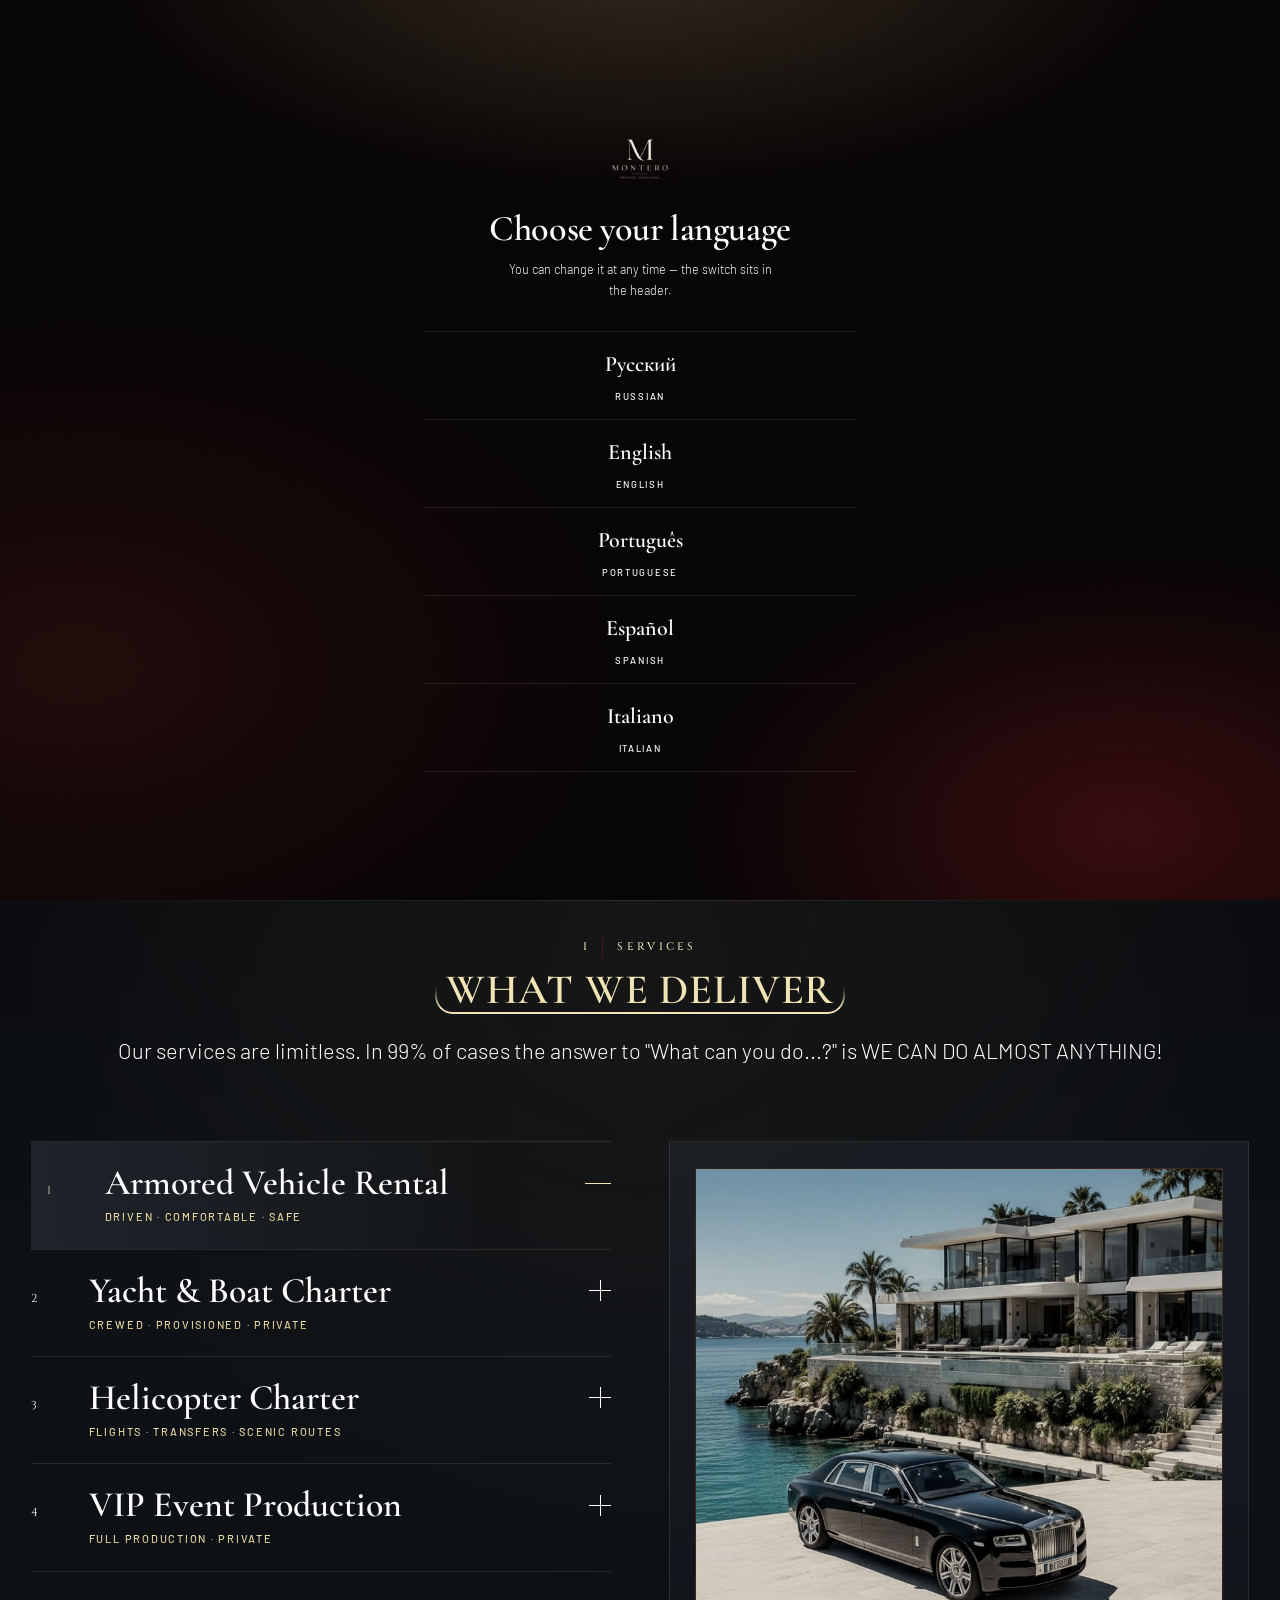
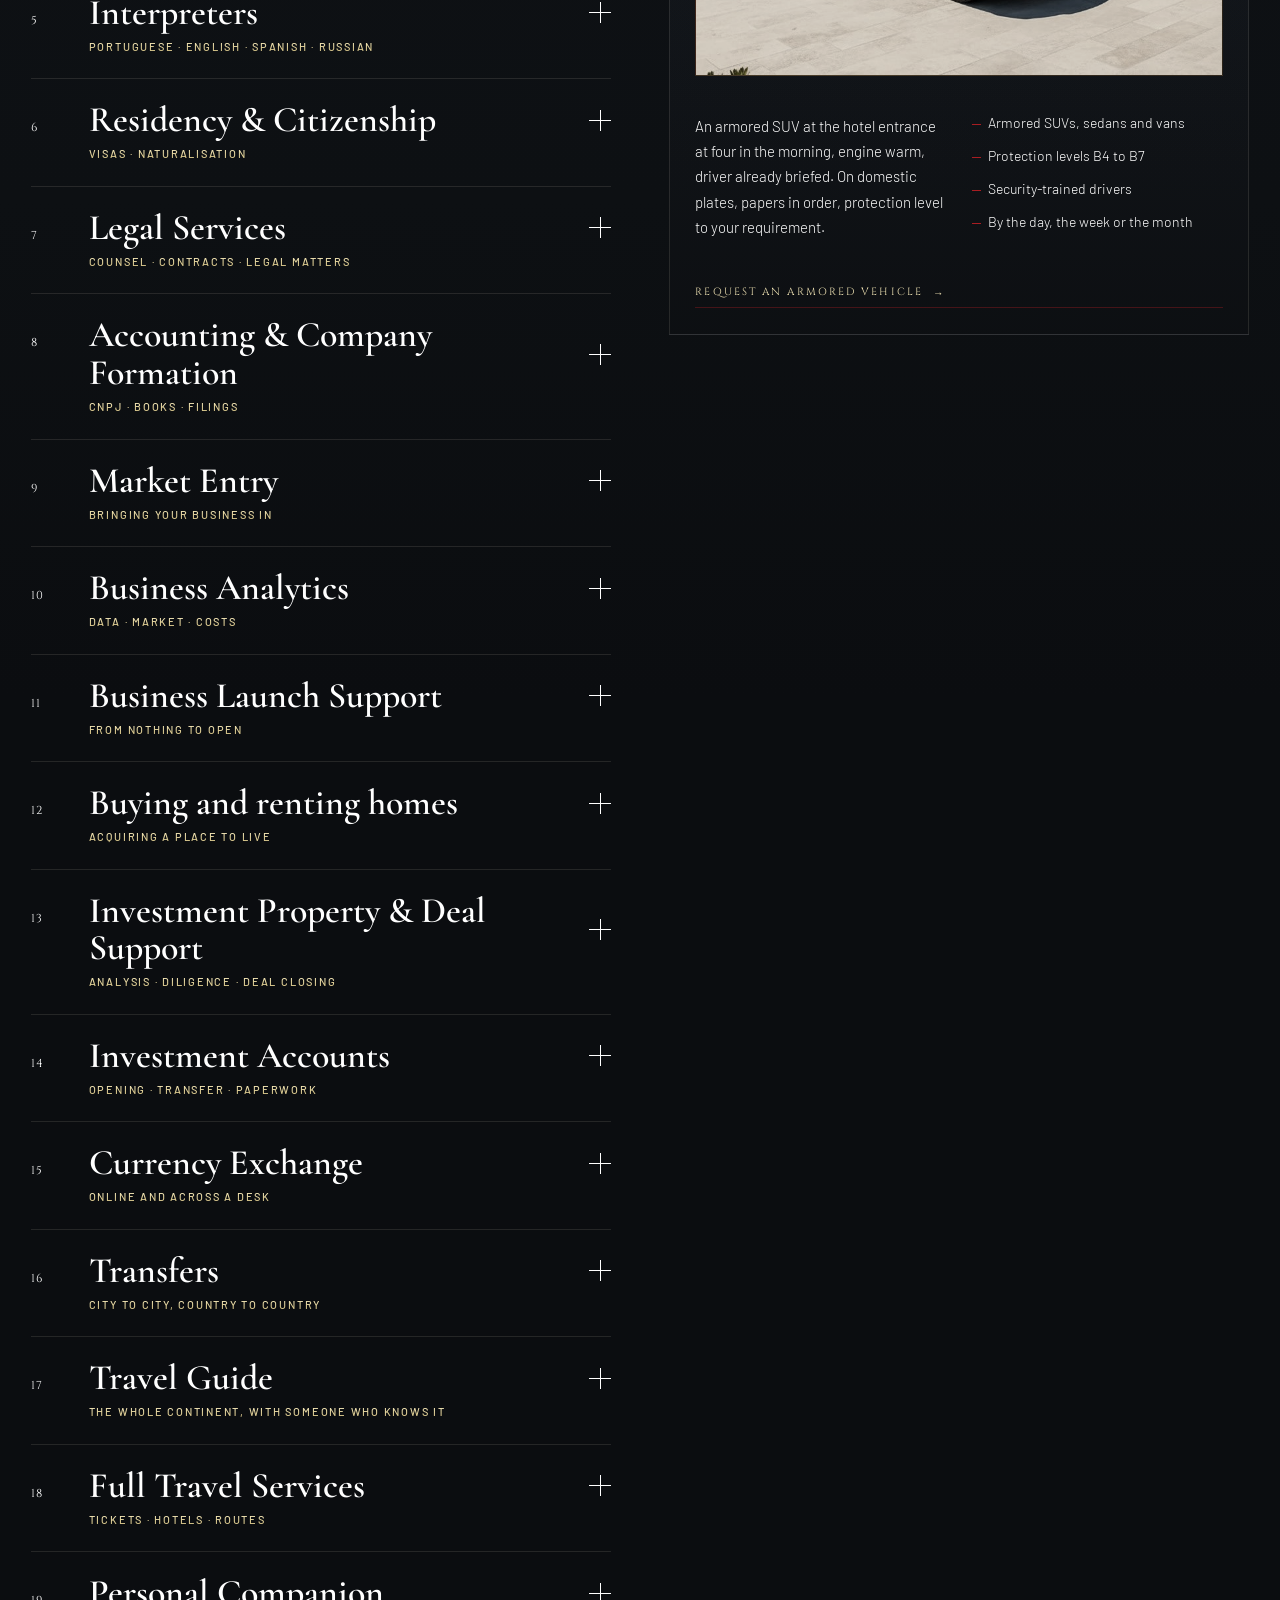
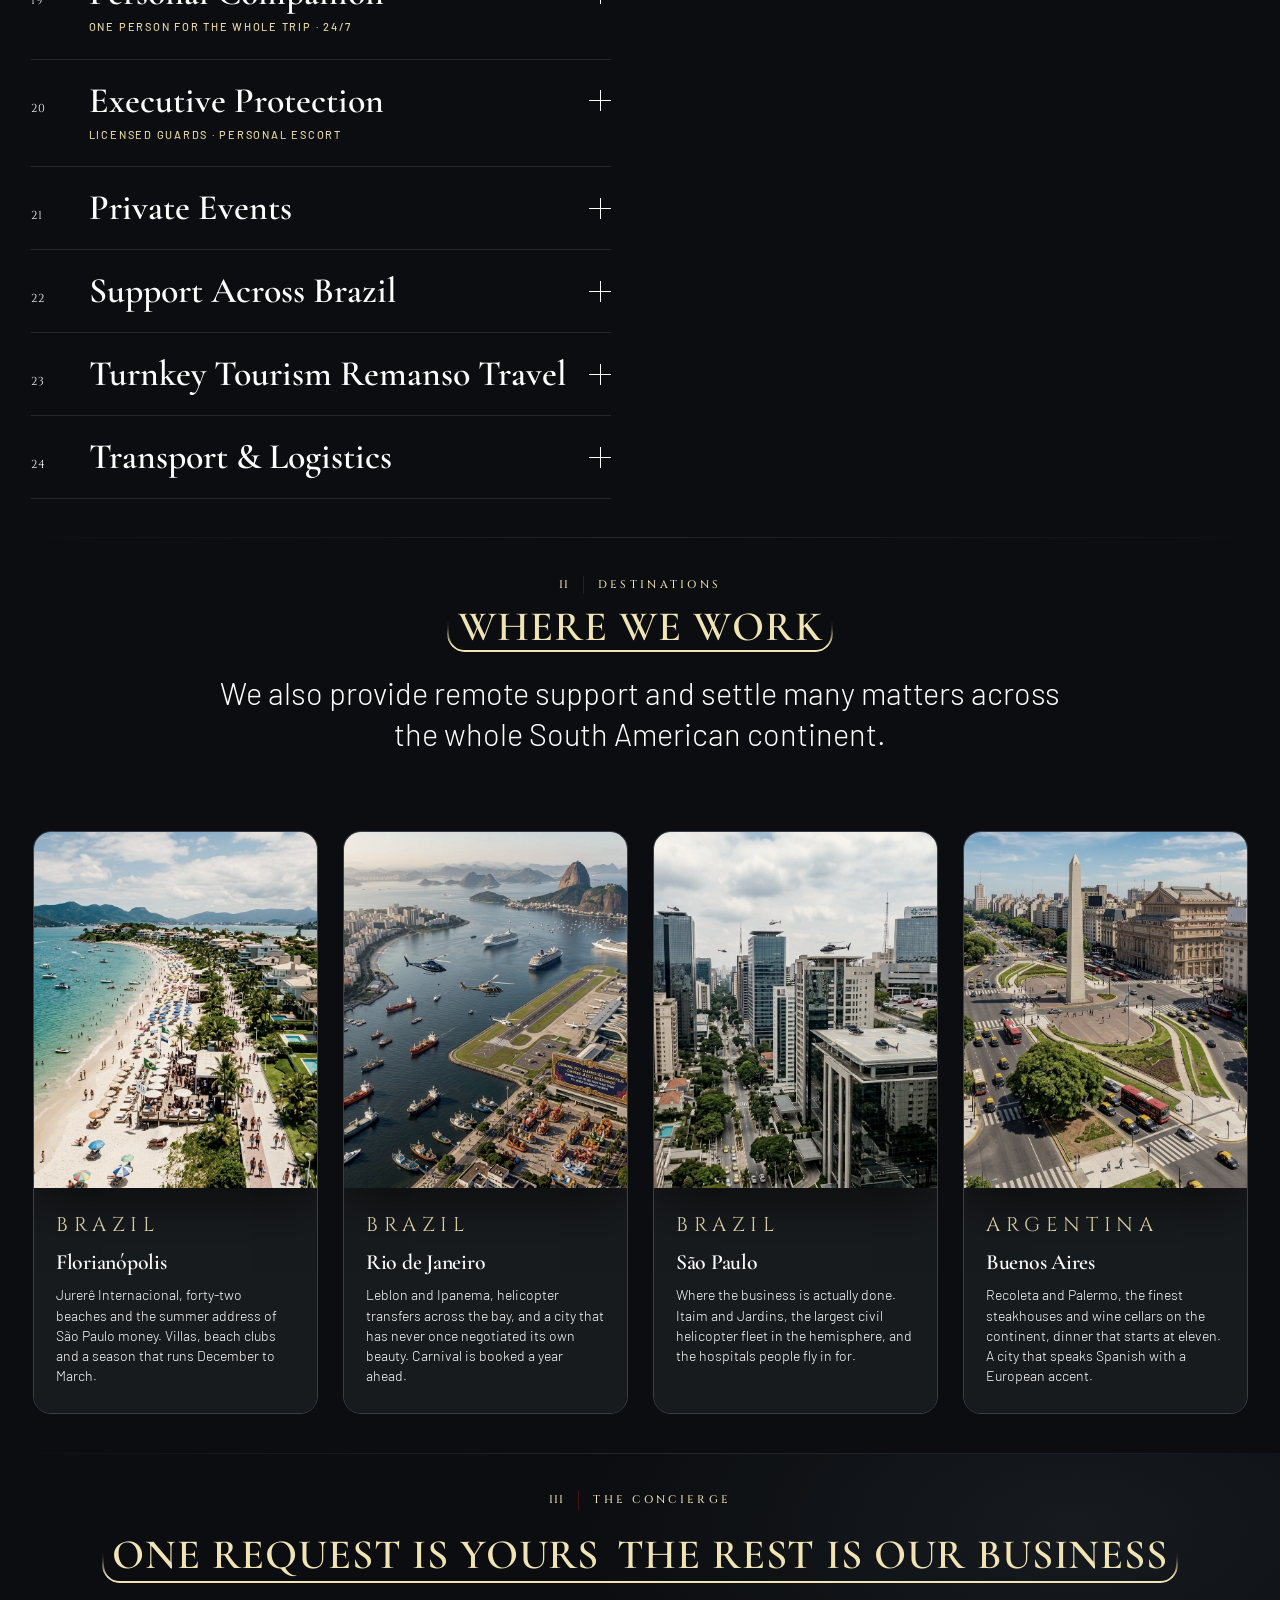
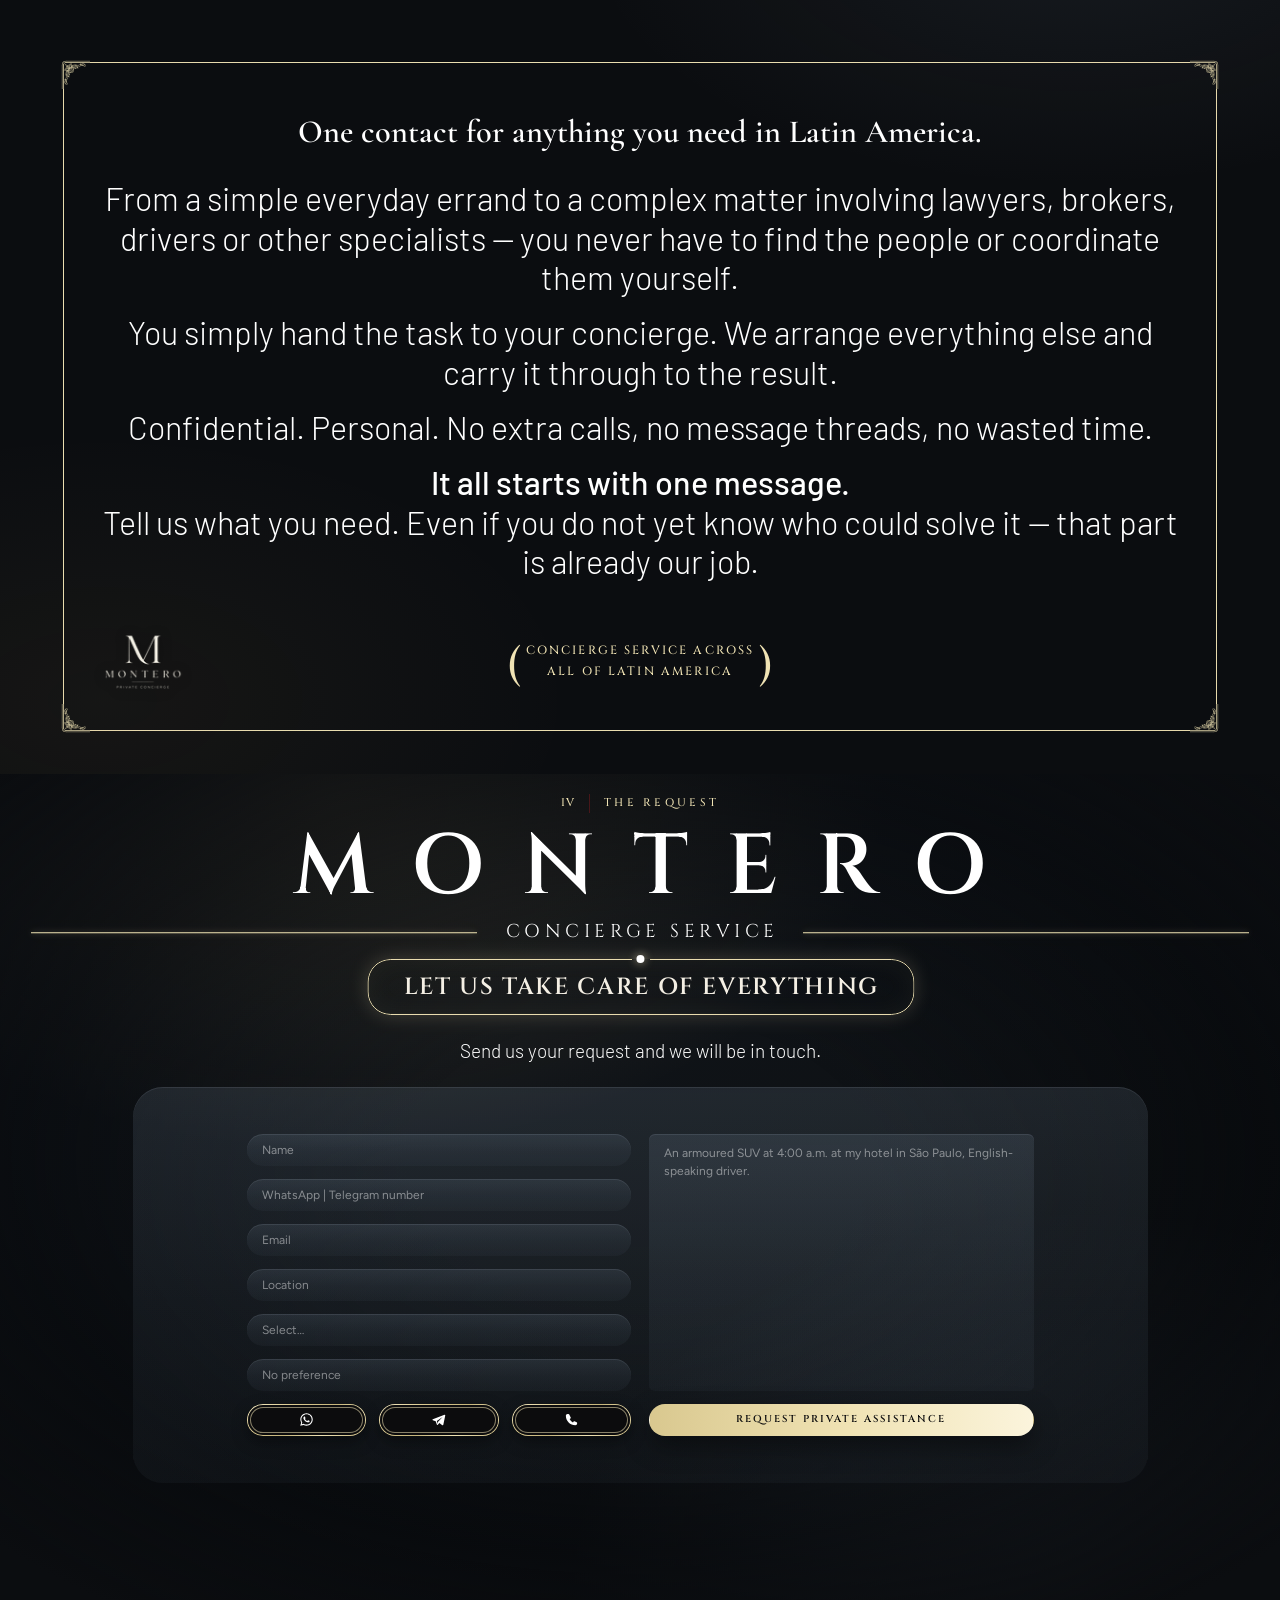
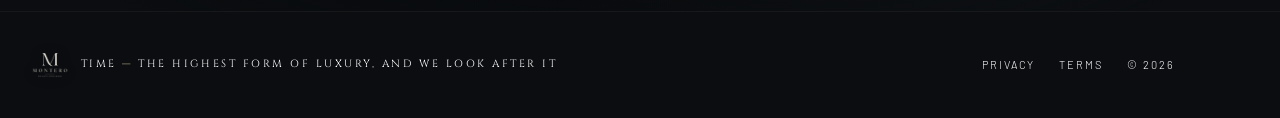
==== commit f8b644a8: "Обновление сайта Co-Authored-By: Claude Opus 5 <noreply@anthropic.com>" ====
--- a/index.html
+++ b/index.html
@@ -49,7 +49,7 @@
 
      Всё обёрнуто так, чтобы отказ сети или старый браузер ничего не
      ломали: не вышло — страница просто остаётся как есть.        -->
-<meta name="mc-build" content="373c020622">
+<meta name="mc-build" content="1a598599c7">
 <script>
 (function () {
   try {
@@ -787,6 +787,7 @@
             <span class="svc-mark" aria-hidden="true"></span>
           </button>
           <div class="svc-body"><div class="svc-detail">
+            <div class="svc-media sc-sky"><img class="media" src="assets/img/logistics.jpg?v=3d8f11d8" alt=""></div>
             <p class="svc-text" data-i18n="svc.26.text">Организуем любое перемещение по Бразилии — от автомобиля до частного джета. Аренда автомобилей с водителем и без, премиальные авто, трансферы, микроавтобусы для групп и делегаций, частная авиация, вертолёты, катера и яхты. Подберём транспорт под любую задачу, построим логистику и полностью организуем маршрут от точки отправления до места назначения.</p>
           </div></div>
         </article>
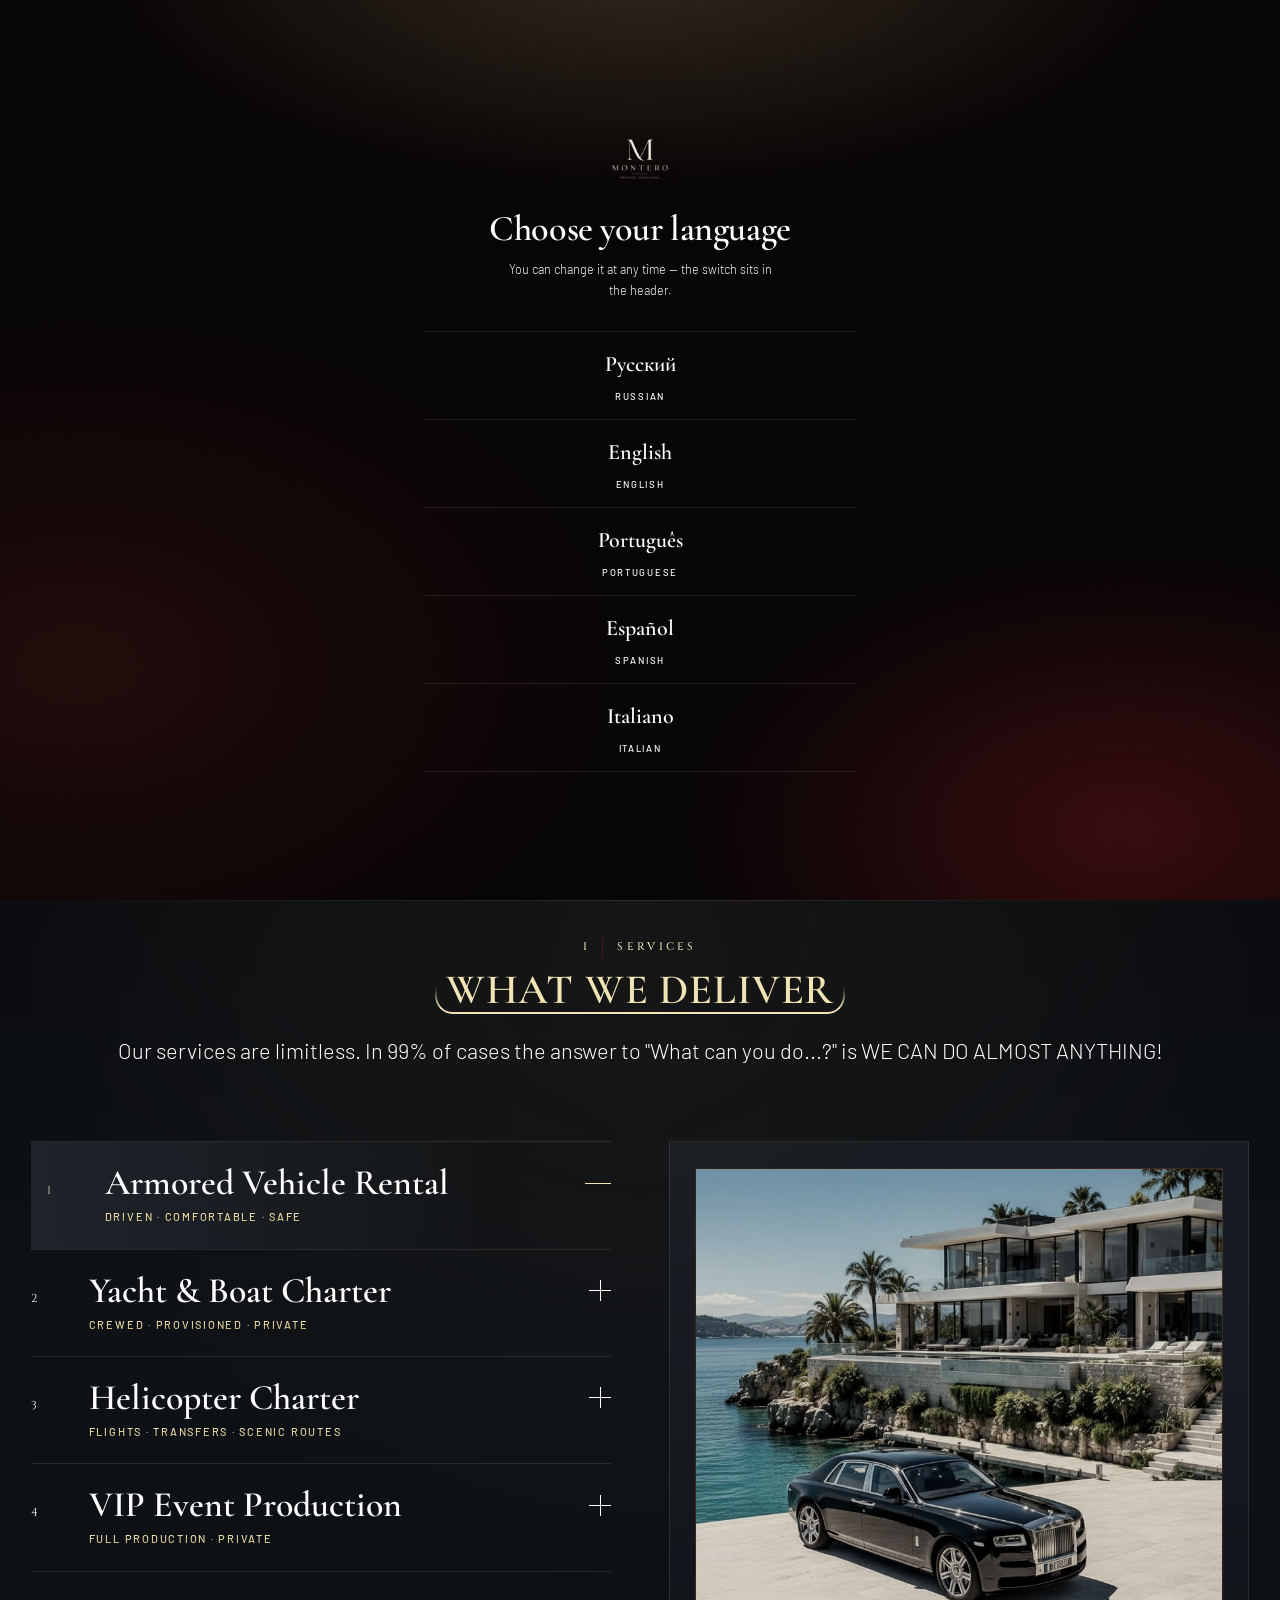
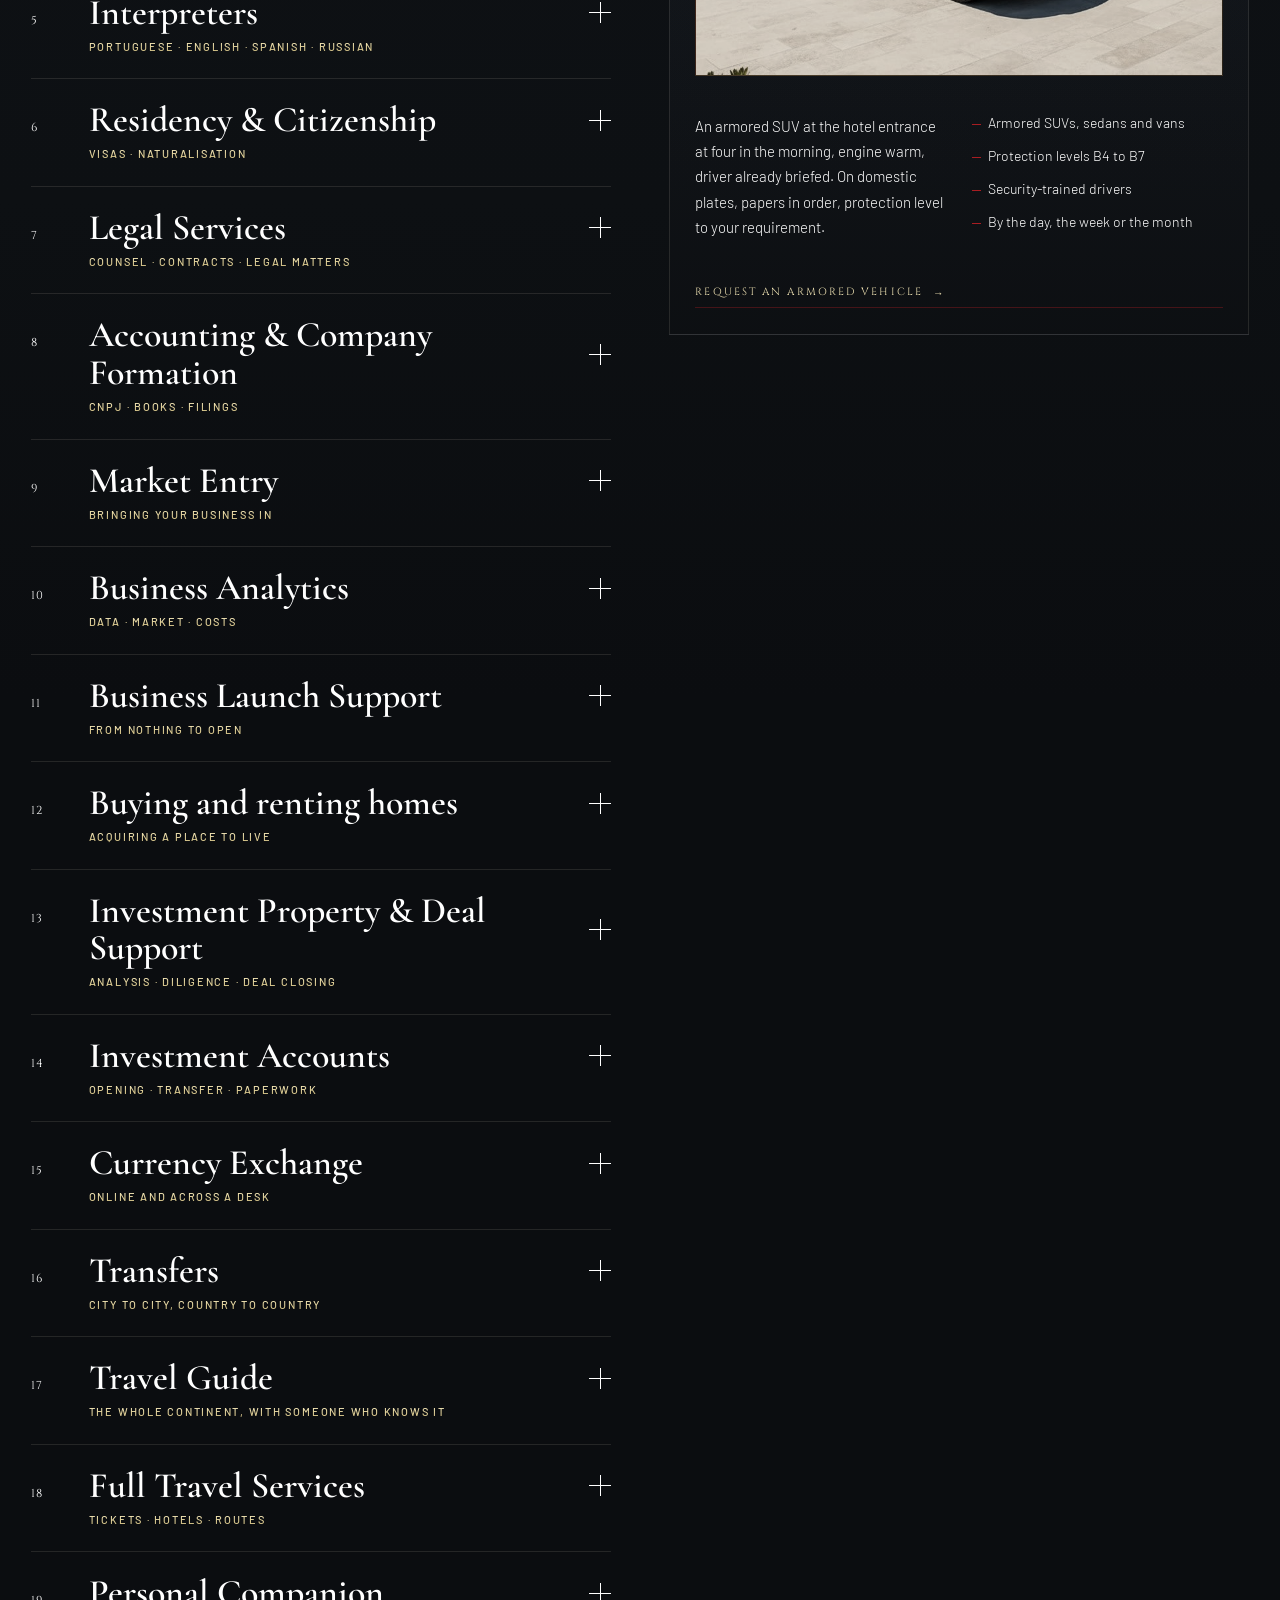
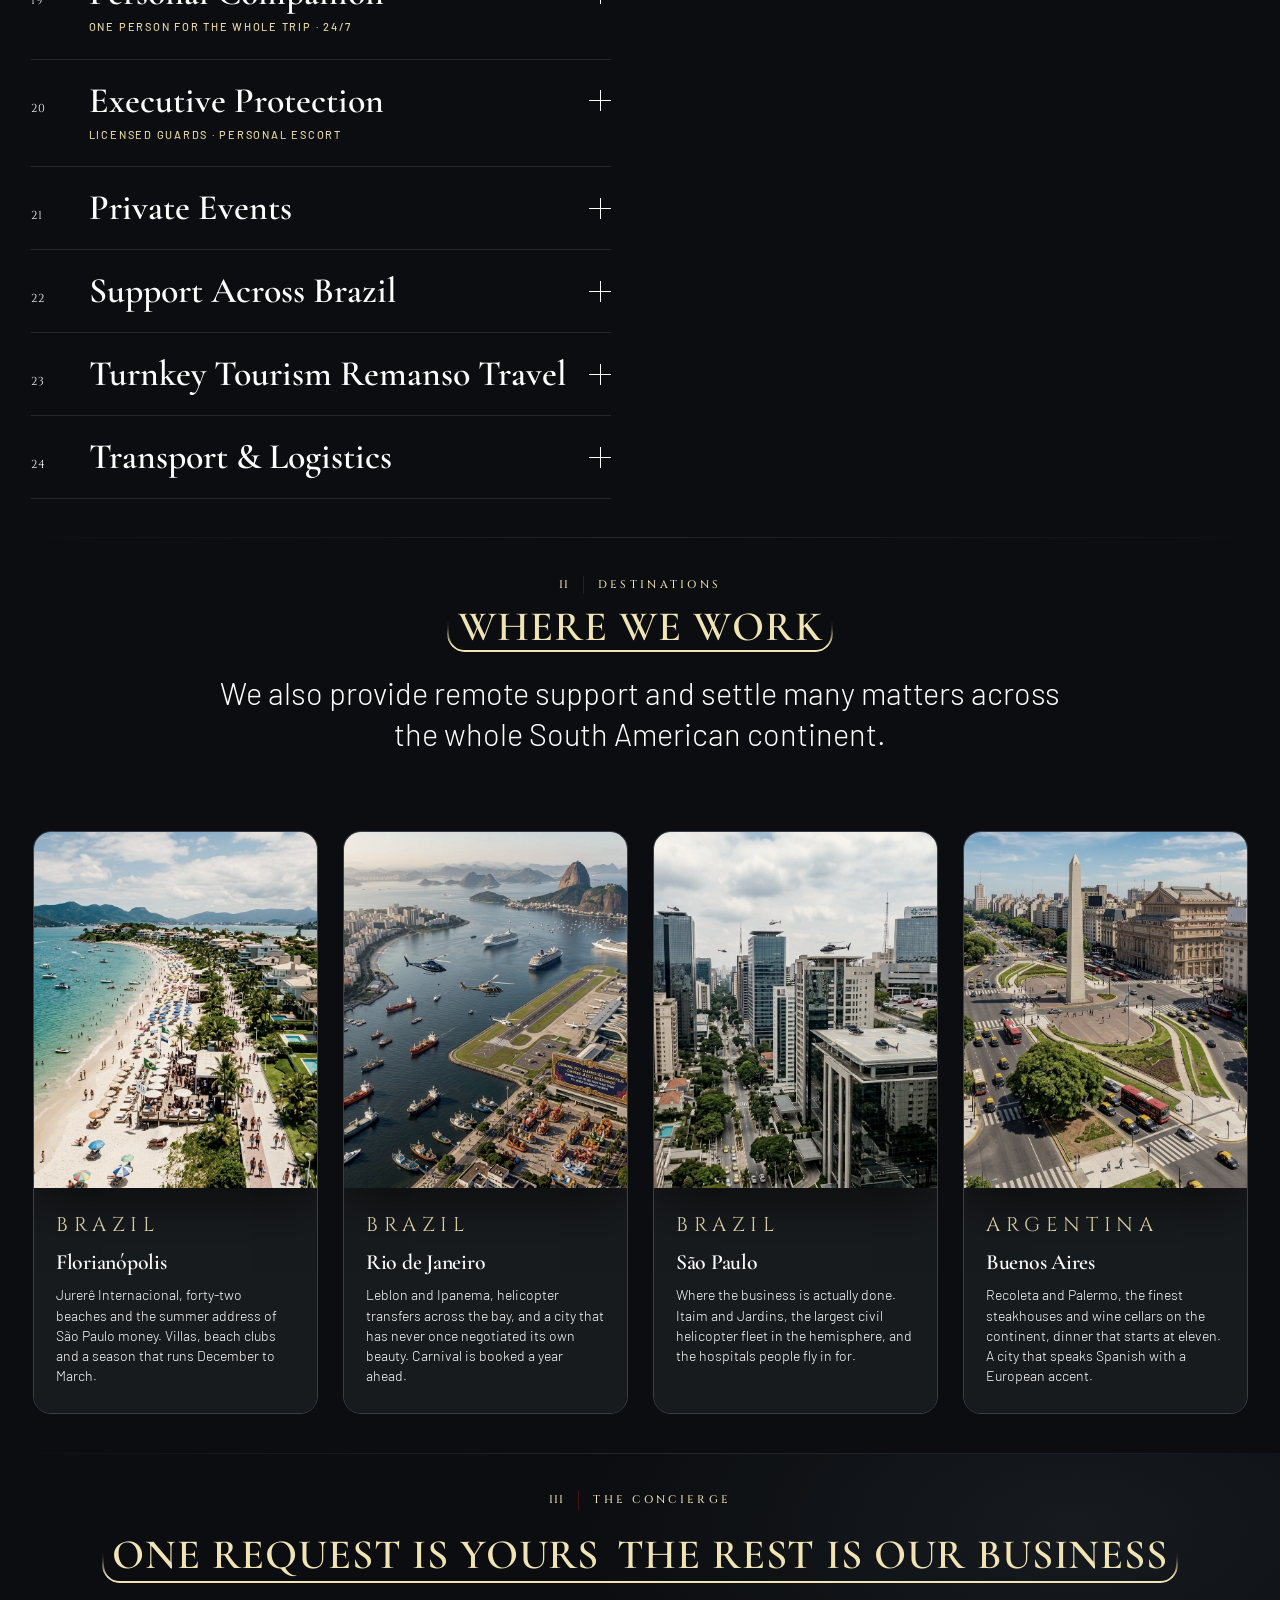
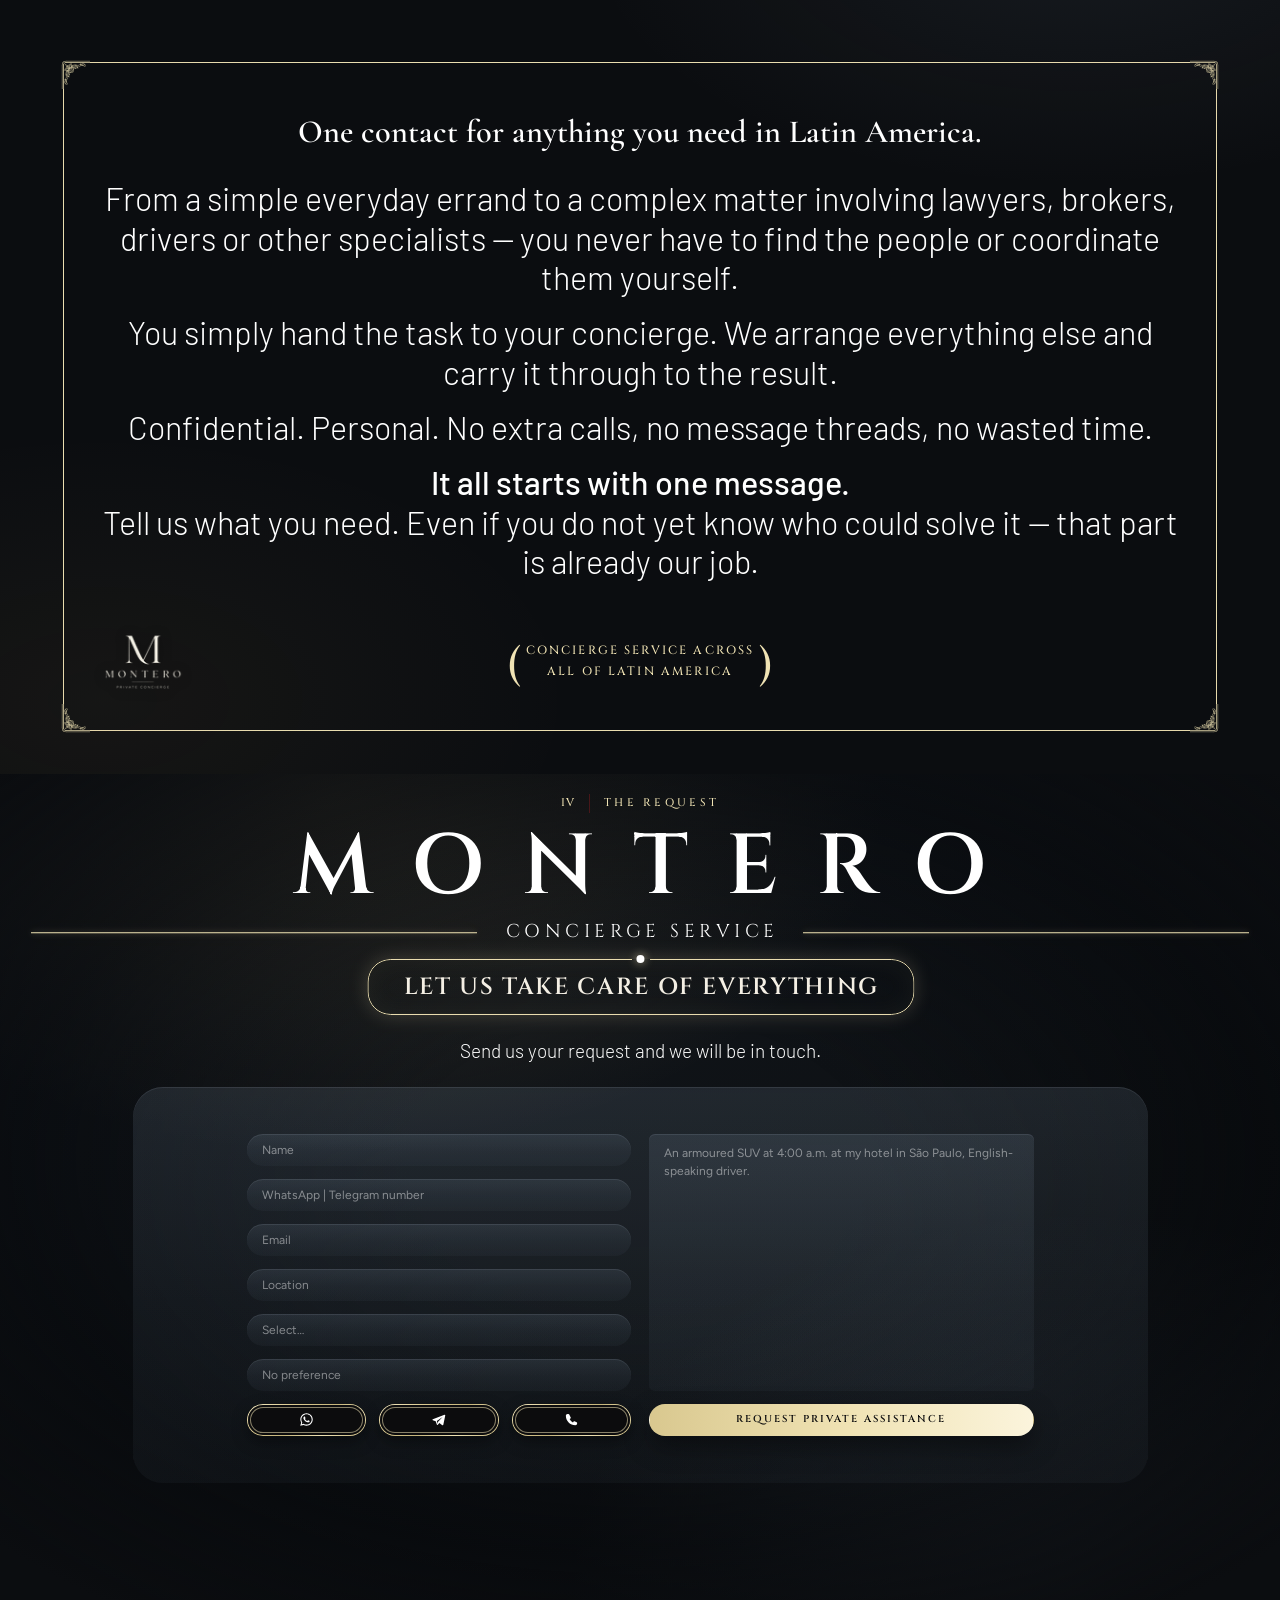
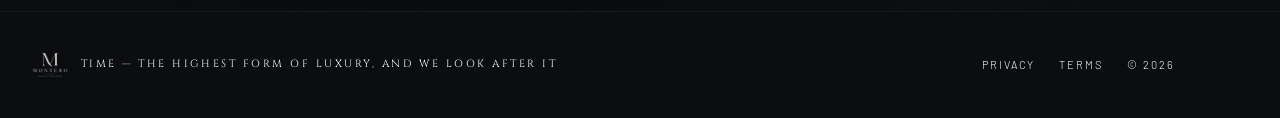
==== commit 82127dcd: "Обновление сайта Co-Authored-By: Claude Opus 5 <noreply@anthropic.com>" ====
--- a/index.html
+++ b/index.html
@@ -49,7 +49,7 @@
 
      Всё обёрнуто так, чтобы отказ сети или старый браузер ничего не
      ломали: не вышло — страница просто остаётся как есть.        -->
-<meta name="mc-build" content="1a598599c7">
+<meta name="mc-build" content="31c7dbd07e">
 <script>
 (function () {
   try {
@@ -171,11 +171,11 @@
       <span class="lk-claim">
         <span class="lk-dot" aria-hidden="true"></span>
         <b data-i18n="final.claim1">Всё, что вам нужно в Бразилии, Аргентине</b>
-        <b class="hard" data-i18n="final.claim2">на одном номере тел: +5548999869084</b>
+        <b class="hard" data-i18n="final.claim2">на одном номере тел: +55-48-99648-1563</b>
       </span>
     </h1>
     <div class="hero-act reveal d3">
-      <a class="btn btn-ghost btn-lg" href="https://wa.me/5548999869084" target="_blank" rel="noopener"><span data-i18n="hero.wa">Связаться с нами</span></a>
+      <a class="btn btn-ghost btn-lg" href="https://wa.me/5548996481563" target="_blank" rel="noopener"><span data-i18n="hero.wa">Связаться с нами</span></a>
     </div>
   </div>
 
@@ -307,7 +307,7 @@
         </p>
         <p class="lp-one-txt" data-i18n-html="lp.one.txt">Один номер для решений,<br>которые требуют десятков контактов.<br>Вы формулируете желание.</p>
         <p class="lp-sign lp-one-sign" data-i18n="lp.one.sign">Мы превращаем его в реальность.</p>
-        <a class="btn btn-ghost btn-sm lp-one-btn" href="https://wa.me/5548999869084" target="_blank" rel="noopener"><span data-i18n="lp.one.cta">Связаться 24/7</span></a>
+        <a class="btn btn-ghost btn-sm lp-one-btn" href="https://wa.me/5548996481563" target="_blank" rel="noopener"><span data-i18n="lp.one.cta">Связаться 24/7</span></a>
       </div>
     </article>
 
@@ -927,13 +927,13 @@
         <p class="sec-lede" data-i18n="sec.req.lede">Оставьте заявку, и мы с вами свяжемся.</p>
 
         <div class="direct">
-          <a class="direct-btn" href="https://wa.me/5548999869084" target="_blank" rel="noopener" aria-label="WhatsApp">
+          <a class="direct-btn" href="https://wa.me/5548996481563" target="_blank" rel="noopener" aria-label="WhatsApp">
             <svg viewBox="0 0 24 24" width="22" height="22" fill="currentColor" aria-hidden="true"><path d="M12.04 2C6.58 2 2.13 6.45 2.13 11.91c0 1.75.46 3.45 1.32 4.95L2 22l5.25-1.38a9.9 9.9 0 0 0 4.79 1.22h.01c5.46 0 9.91-4.45 9.91-9.91 0-2.65-1.03-5.14-2.9-7.01A9.82 9.82 0 0 0 12.04 2Zm0 18.15h-.01a8.2 8.2 0 0 1-4.19-1.15l-.3-.18-3.11.82.83-3.04-.2-.31a8.19 8.19 0 0 1-1.26-4.38c0-4.54 3.7-8.23 8.24-8.23 2.2 0 4.27.86 5.82 2.41a8.18 8.18 0 0 1 2.41 5.83c0 4.54-3.69 8.23-8.23 8.23Zm4.52-6.16c-.25-.12-1.47-.72-1.69-.81-.23-.08-.39-.12-.56.13-.16.24-.64.8-.78.97-.14.16-.29.19-.54.06-.25-.12-1.05-.39-1.99-1.23-.74-.66-1.23-1.47-1.38-1.72-.14-.25-.01-.38.11-.5.11-.11.25-.29.37-.43.13-.15.17-.25.25-.41.08-.17.04-.31-.02-.43-.06-.13-.56-1.35-.77-1.85-.2-.48-.41-.42-.56-.43h-.48c-.16 0-.43.06-.65.31-.23.25-.86.84-.86 2.05s.88 2.38 1 2.54c.13.17 1.74 2.65 4.21 3.72.59.25 1.05.4 1.4.52.59.19 1.13.16 1.55.1.47-.07 1.47-.6 1.67-1.18.21-.58.21-1.07.15-1.18-.06-.1-.23-.17-.48-.29Z"></path></svg>
           </a>
           <a class="direct-btn" href="https://t.me/yurii_baitler" target="_blank" rel="noopener" aria-label="Telegram">
             <svg viewBox="0 0 24 24" width="22" height="22" fill="currentColor" aria-hidden="true"><path d="M21.6 4.3 2.9 11.4c-.8.3-.8 1.4 0 1.7l4.6 1.5 1.8 5.4c.2.7 1.1.9 1.6.3l2.5-2.7 4.7 3.5c.6.4 1.4.1 1.6-.6l3.1-15c.2-.8-.6-1.5-1.2-1.2ZM9.4 14.3l9.1-6.2-7.5 7.9-.3 3.3-1.3-5Z"></path></svg>
           </a>
-          <a class="direct-btn" href="tel:+5548999869084" aria-label="Телефон">
+          <a class="direct-btn" href="tel:+5548996481563" aria-label="Телефон">
             <svg viewBox="0 0 24 24" width="22" height="22" fill="currentColor" aria-hidden="true"><path d="M6.6 3h-.9C4.2 3 3 4.3 3 5.8c0 8.4 6.8 15.2 15.2 15.2 1.5 0 2.8-1.2 2.8-2.7v-.9c0-.5-.3-1-.8-1.2l-3.4-1.4c-.5-.2-1.1 0-1.4.4l-1 1.4c-2.4-1.1-4.3-3-5.4-5.4l1.4-1c.4-.3.6-.9.4-1.4L8.4 3.8C8.2 3.3 7.7 3 7.2 3h-.6Z"></path></svg>
           </a>
         </div>
@@ -955,7 +955,7 @@
       <span class="lk-claim">
         <span class="lk-dot" aria-hidden="true"></span>
         <b data-i18n="final.claim1">Всё, что вам нужно в Бразилии, Аргентине</b>
-        <b class="hard" data-i18n="final.claim2">на одном номере тел: +5548999869084</b>
+        <b class="hard" data-i18n="final.claim2">на одном номере тел: +55-48-99648-1563</b>
       </span>
     </div>
   </div>
@@ -995,15 +995,15 @@
   </div>
 </div>
 
-<a class="float-wa" id="floatWa" href="https://wa.me/5548999869084" target="_blank" rel="noopener" aria-label="WhatsApp">
+<a class="float-wa" id="floatWa" href="https://wa.me/5548996481563" target="_blank" rel="noopener" aria-label="WhatsApp">
   <svg viewBox="0 0 24 24" width="22" height="22" fill="currentColor" aria-hidden="true">
     <path d="M12.04 2C6.58 2 2.13 6.45 2.13 11.91c0 1.75.46 3.45 1.32 4.95L2 22l5.25-1.38a9.9 9.9 0 0 0 4.79 1.22h.01c5.46 0 9.91-4.45 9.91-9.91 0-2.65-1.03-5.14-2.9-7.01A9.82 9.82 0 0 0 12.04 2Zm0 18.15h-.01a8.2 8.2 0 0 1-4.19-1.15l-.3-.18-3.11.82.83-3.04-.2-.31a8.19 8.19 0 0 1-1.26-4.38c0-4.54 3.7-8.23 8.24-8.23 2.2 0 4.27.86 5.82 2.41a8.18 8.18 0 0 1 2.41 5.83c0 4.54-3.69 8.23-8.23 8.23Zm4.52-6.16c-.25-.12-1.47-.72-1.69-.81-.23-.08-.39-.12-.56.13-.16.24-.64.8-.78.97-.14.16-.29.19-.54.06-.25-.12-1.05-.39-1.99-1.23-.74-.66-1.23-1.47-1.38-1.72-.14-.25-.01-.38.11-.5.11-.11.25-.29.37-.43.13-.15.17-.25.25-.41.08-.17.04-.31-.02-.43-.06-.13-.56-1.35-.77-1.85-.2-.48-.41-.42-.56-.43h-.48c-.16 0-.43.06-.65.31-.23.25-.86.84-.86 2.05s.88 2.38 1 2.54c.13.17 1.74 2.65 4.21 3.72.59.25 1.05.4 1.4.52.59.19 1.13.16 1.55.1.47-.07 1.47-.6 1.67-1.18.21-.58.21-1.07.15-1.18-.06-.1-.23-.17-.48-.29Z"></path>
   </svg>
 </a>
 
-<script src="assets/js/legal.js?v=06525b0a"></script>
-<script src="assets/js/i18n.js?v=5c7dd211"></script>
-<script src="assets/js/request-form.js?v=653d3f5f"></script>
-<script src="assets/js/app.js?v=b89749cc"></script>
+<script src="assets/js/legal.js?v=3810bd50"></script>
+<script src="assets/js/i18n.js?v=fe69a218"></script>
+<script src="assets/js/request-form.js?v=4cc7957e"></script>
+<script src="assets/js/app.js?v=ec4bcf17"></script>
 </body>
 </html>
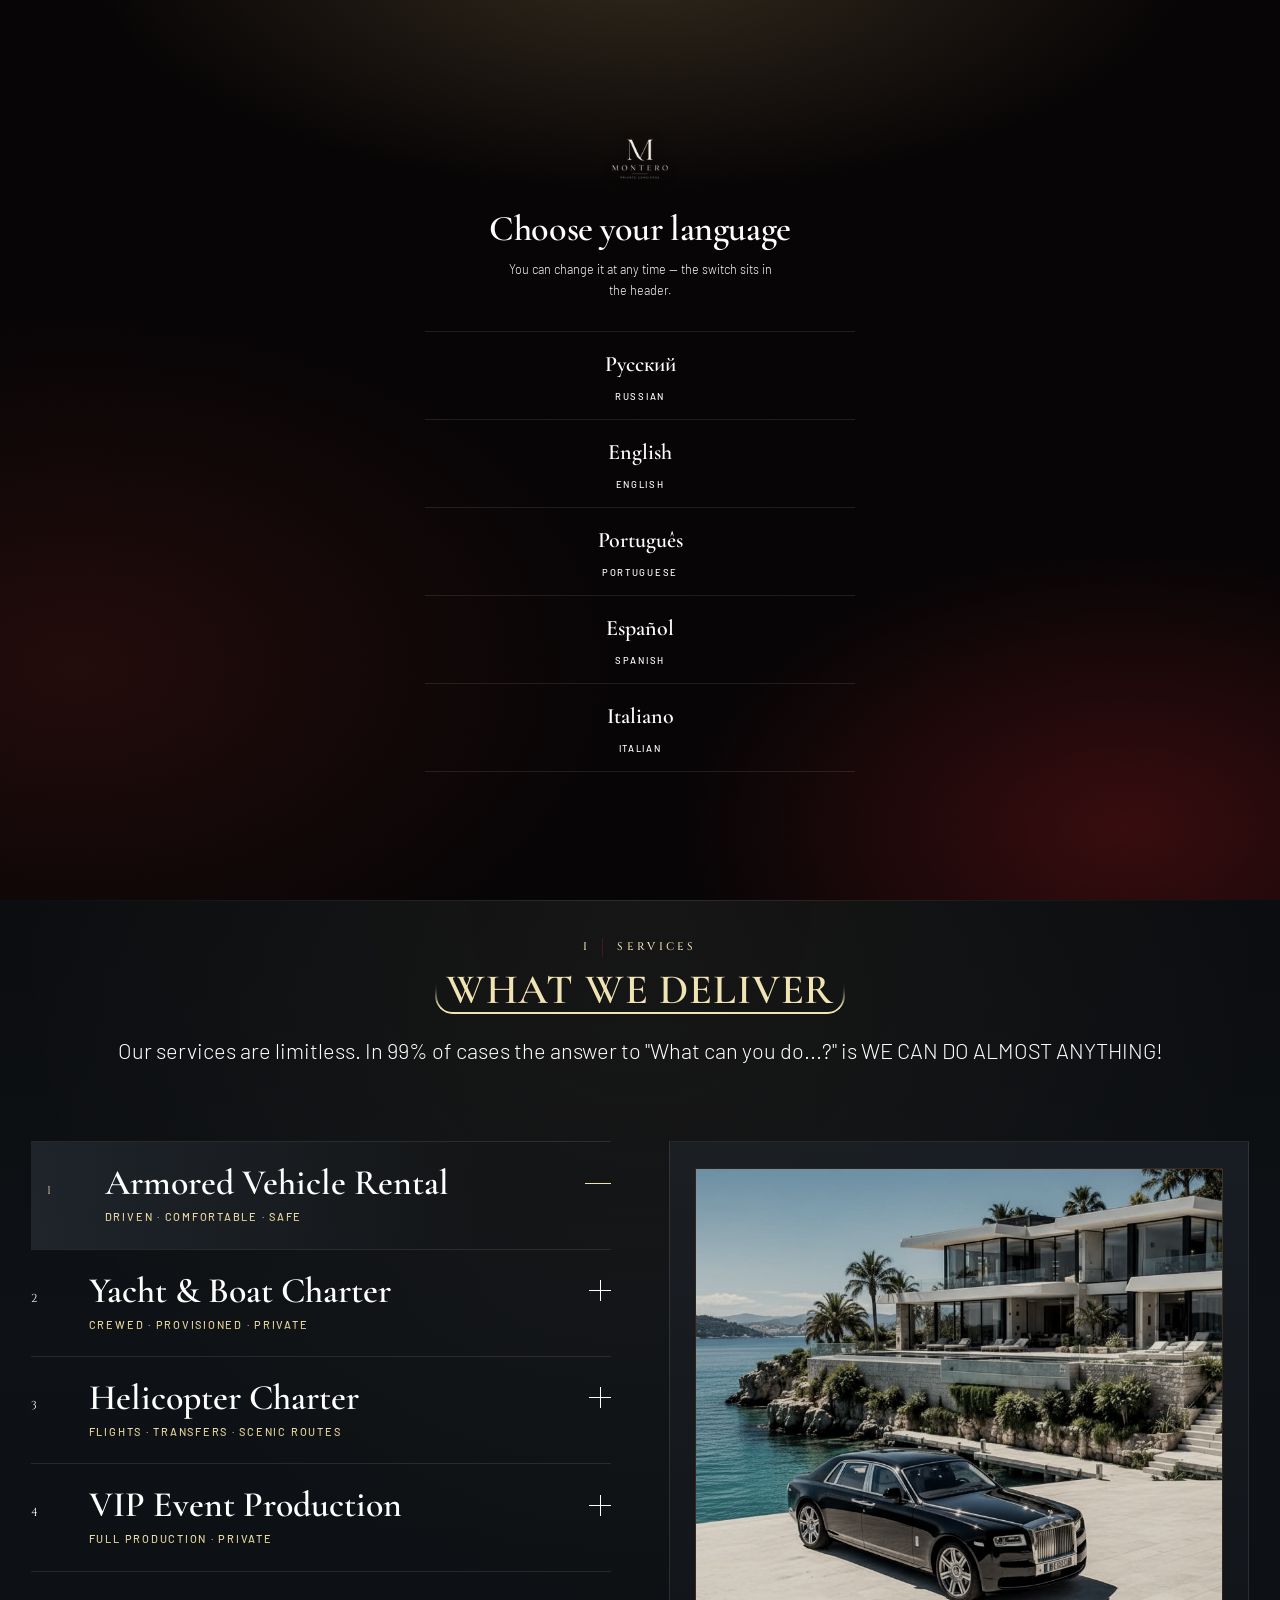
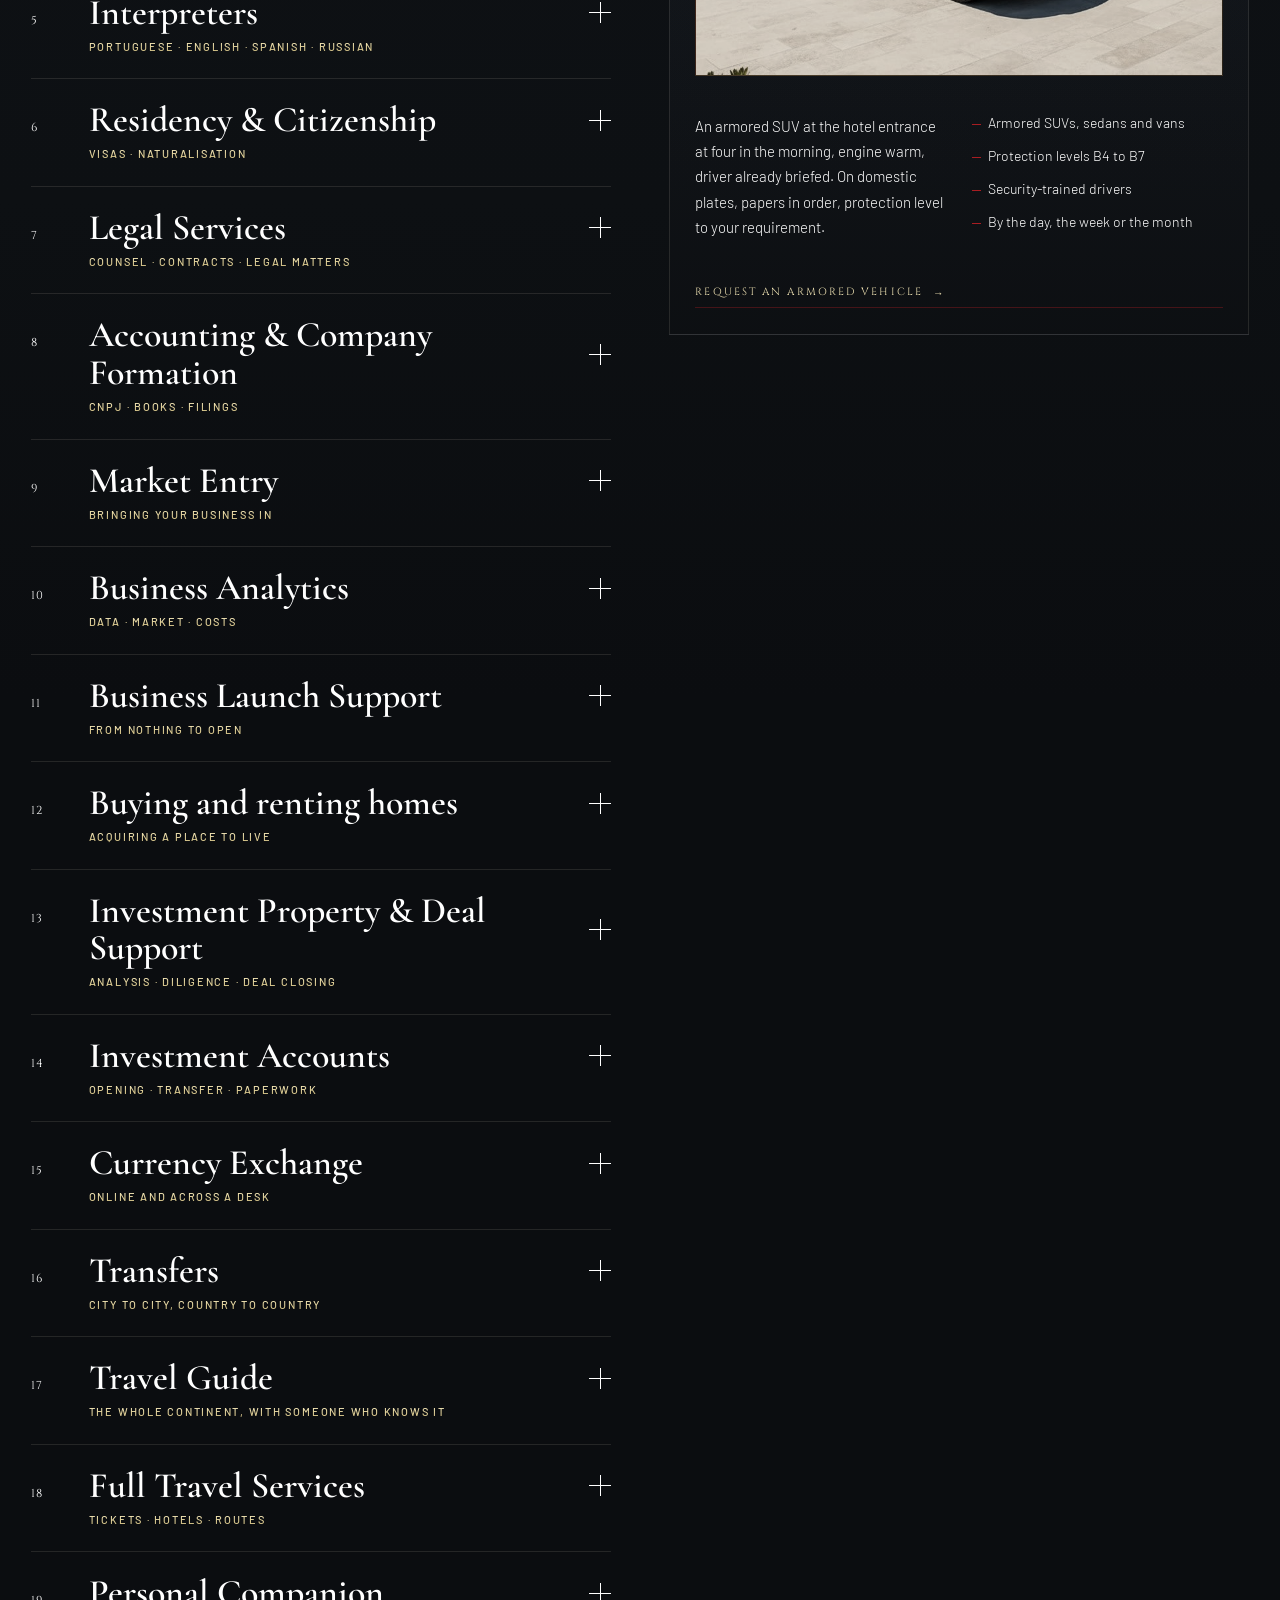
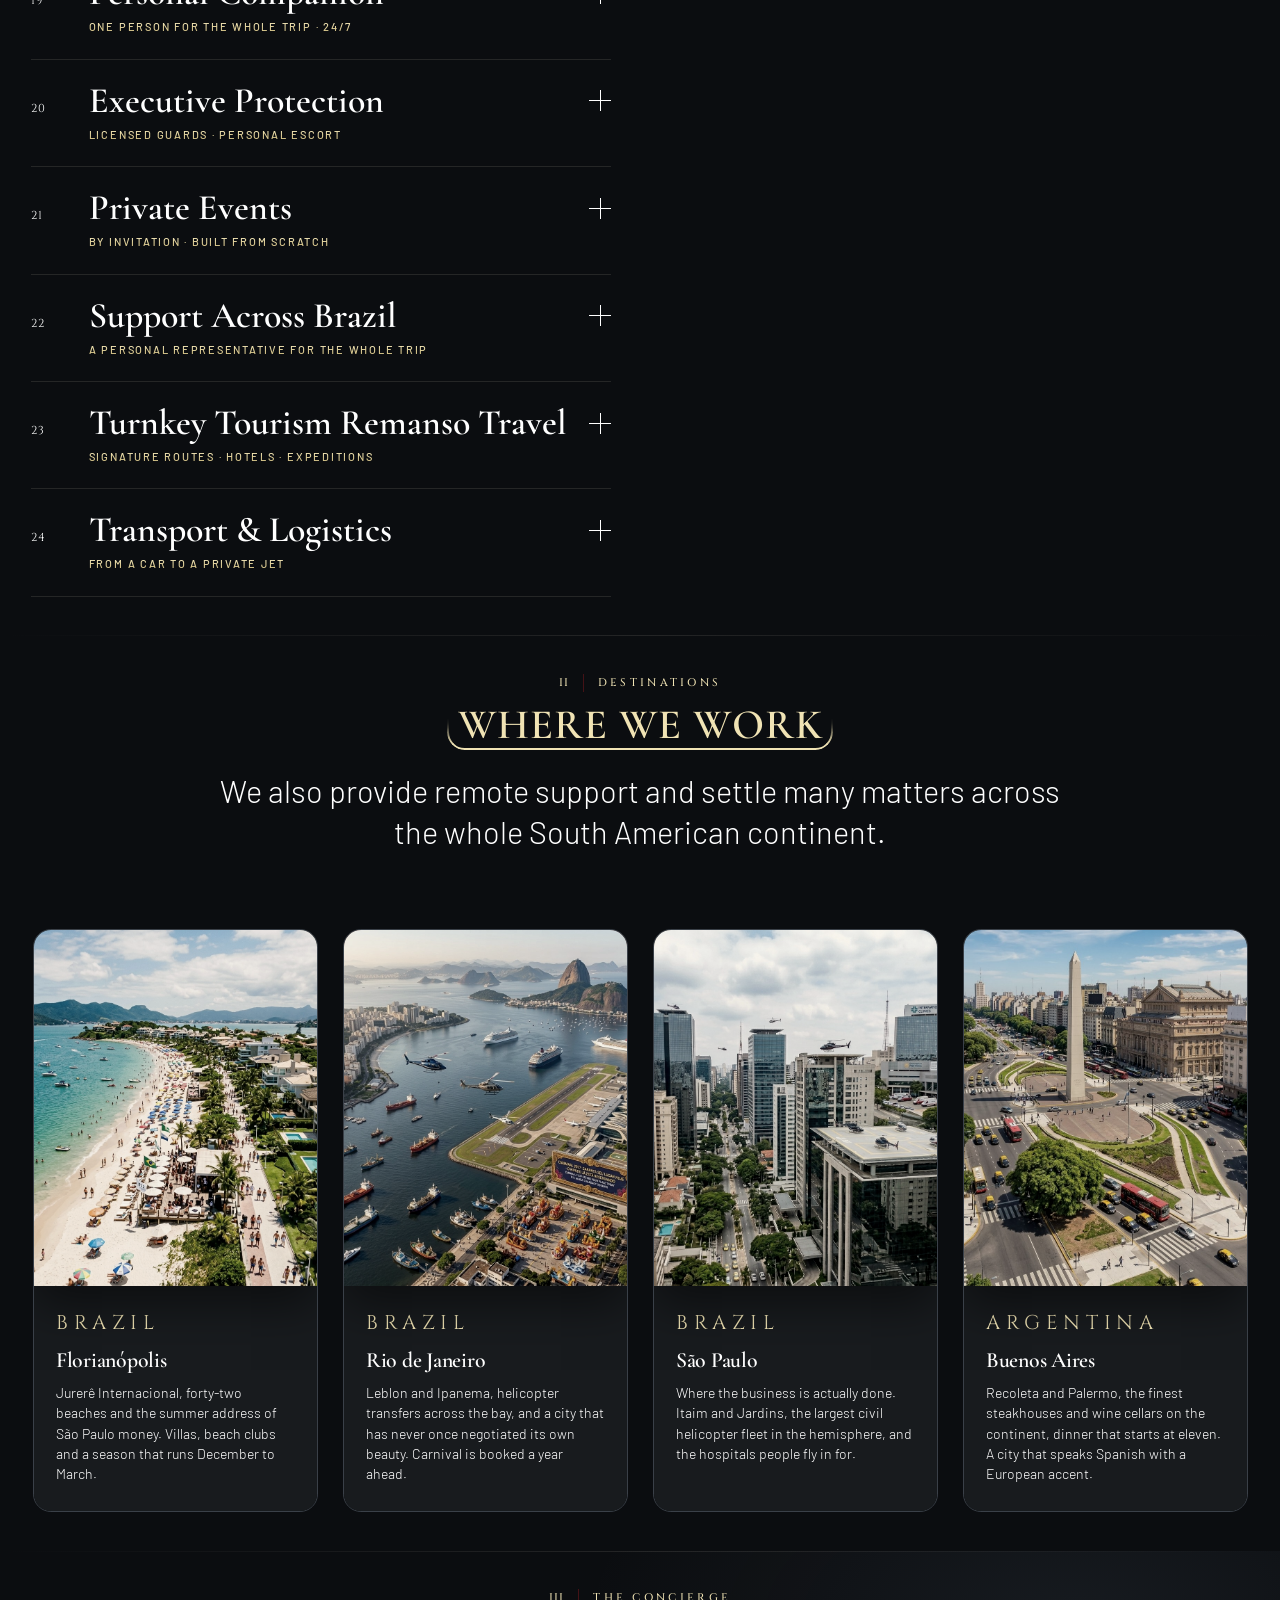
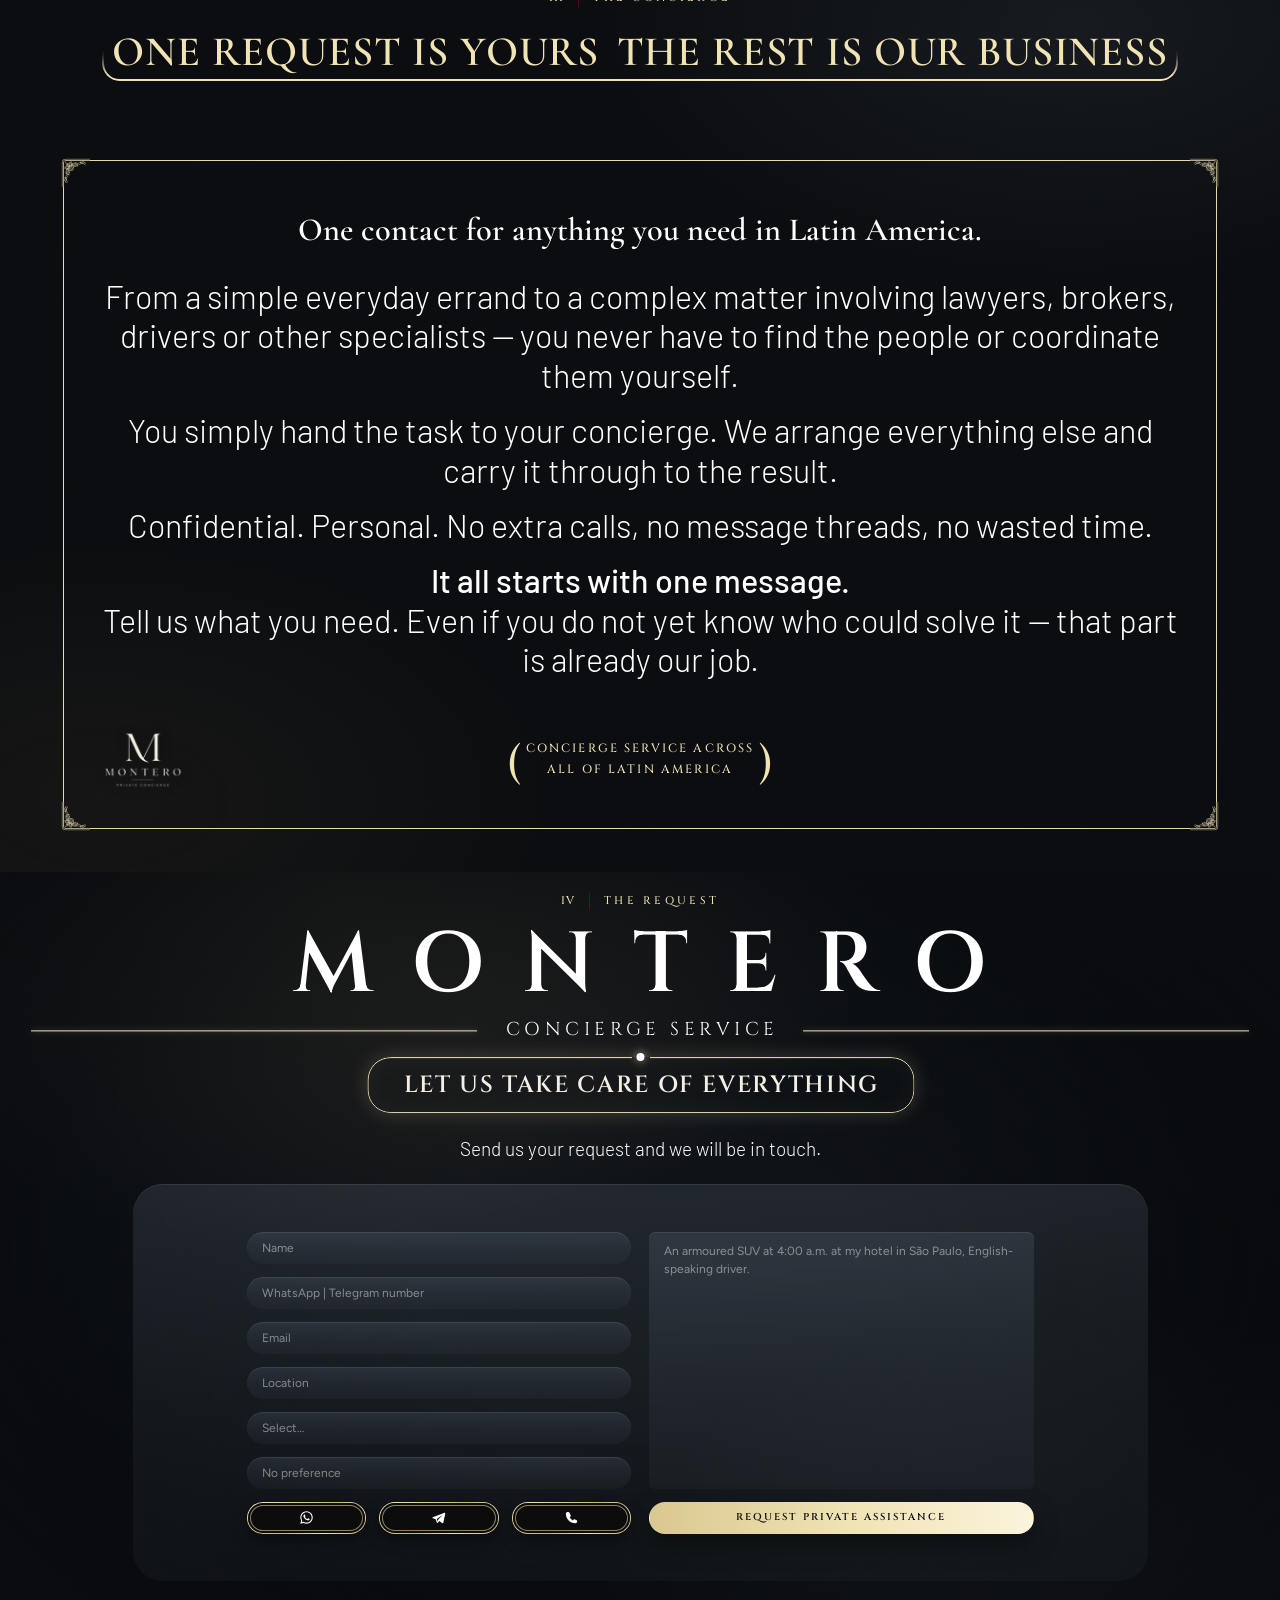
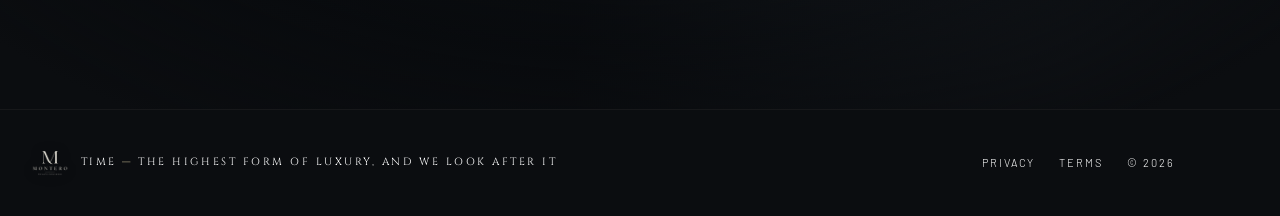
==== commit 7546beae: "Обновление сайта Co-Authored-By: Claude Opus 5 <noreply@anthropic.com>" ====
--- a/index.html
+++ b/index.html
@@ -49,7 +49,7 @@
 
      Всё обёрнуто так, чтобы отказ сети или старый браузер ничего не
      ломали: не вышло — страница просто остаётся как есть.        -->
-<meta name="mc-build" content="31c7dbd07e">
+<meta name="mc-build" content="22f10299c9">
 <script>
 (function () {
   try {
@@ -748,6 +748,7 @@
           <button class="svc-head" type="button" aria-expanded="false">
             <span class="svc-num">21</span>
             <span class="svc-name" data-i18n="svc.23.name">Закрытые мероприятия</span>
+            <span class="svc-tag" data-i18n="svc.23.tag">Вход по приглашениям · Организация с нуля</span>
             <span class="svc-mark" aria-hidden="true"></span>
           </button>
           <div class="svc-body"><div class="svc-detail">
@@ -760,6 +761,7 @@
           <button class="svc-head" type="button" aria-expanded="false">
             <span class="svc-num">22</span>
             <span class="svc-name" data-i18n="svc.24.name">Сопровождение по всей Бразилии</span>
+            <span class="svc-tag" data-i18n="svc.24.tag">Личный представитель рядом всю поездку</span>
             <span class="svc-mark" aria-hidden="true"></span>
           </button>
           <div class="svc-body"><div class="svc-detail">
@@ -772,6 +774,7 @@
           <button class="svc-head" type="button" aria-expanded="false">
             <span class="svc-num">23</span>
             <span class="svc-name" data-i18n="svc.25.name">Туризм под ключ Remanso Travel</span>
+            <span class="svc-tag" data-i18n="svc.25.tag">Авторские маршруты · Отели · Экспедиции</span>
             <span class="svc-mark" aria-hidden="true"></span>
           </button>
           <div class="svc-body"><div class="svc-detail">
@@ -784,6 +787,7 @@
           <button class="svc-head" type="button" aria-expanded="false">
             <span class="svc-num">24</span>
             <span class="svc-name" data-i18n="svc.26.name">Транспорт и логистика</span>
+            <span class="svc-tag" data-i18n="svc.26.tag">От автомобиля до частного джета</span>
             <span class="svc-mark" aria-hidden="true"></span>
           </button>
           <div class="svc-body"><div class="svc-detail">
@@ -1002,7 +1006,7 @@
 </a>
 
 <script src="assets/js/legal.js?v=3810bd50"></script>
-<script src="assets/js/i18n.js?v=fe69a218"></script>
+<script src="assets/js/i18n.js?v=7be80e2d"></script>
 <script src="assets/js/request-form.js?v=4cc7957e"></script>
 <script src="assets/js/app.js?v=ec4bcf17"></script>
 </body>
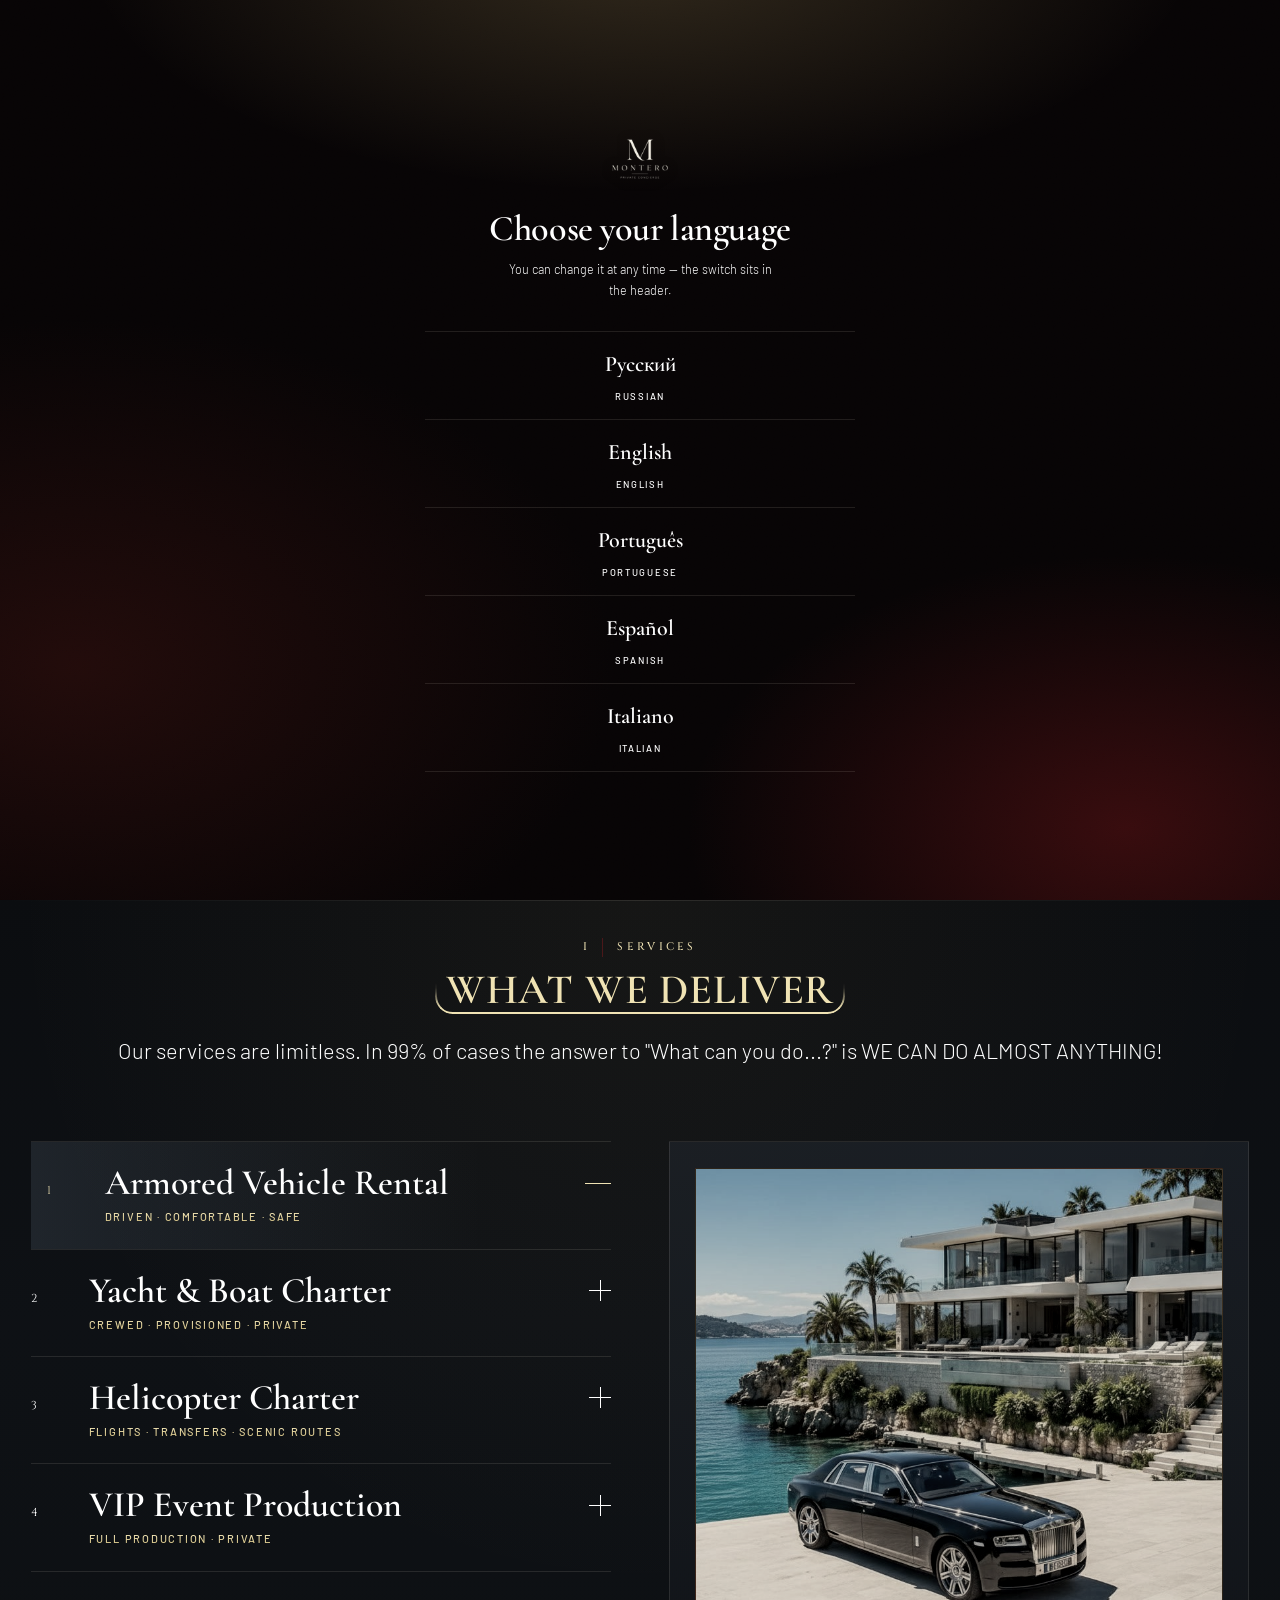
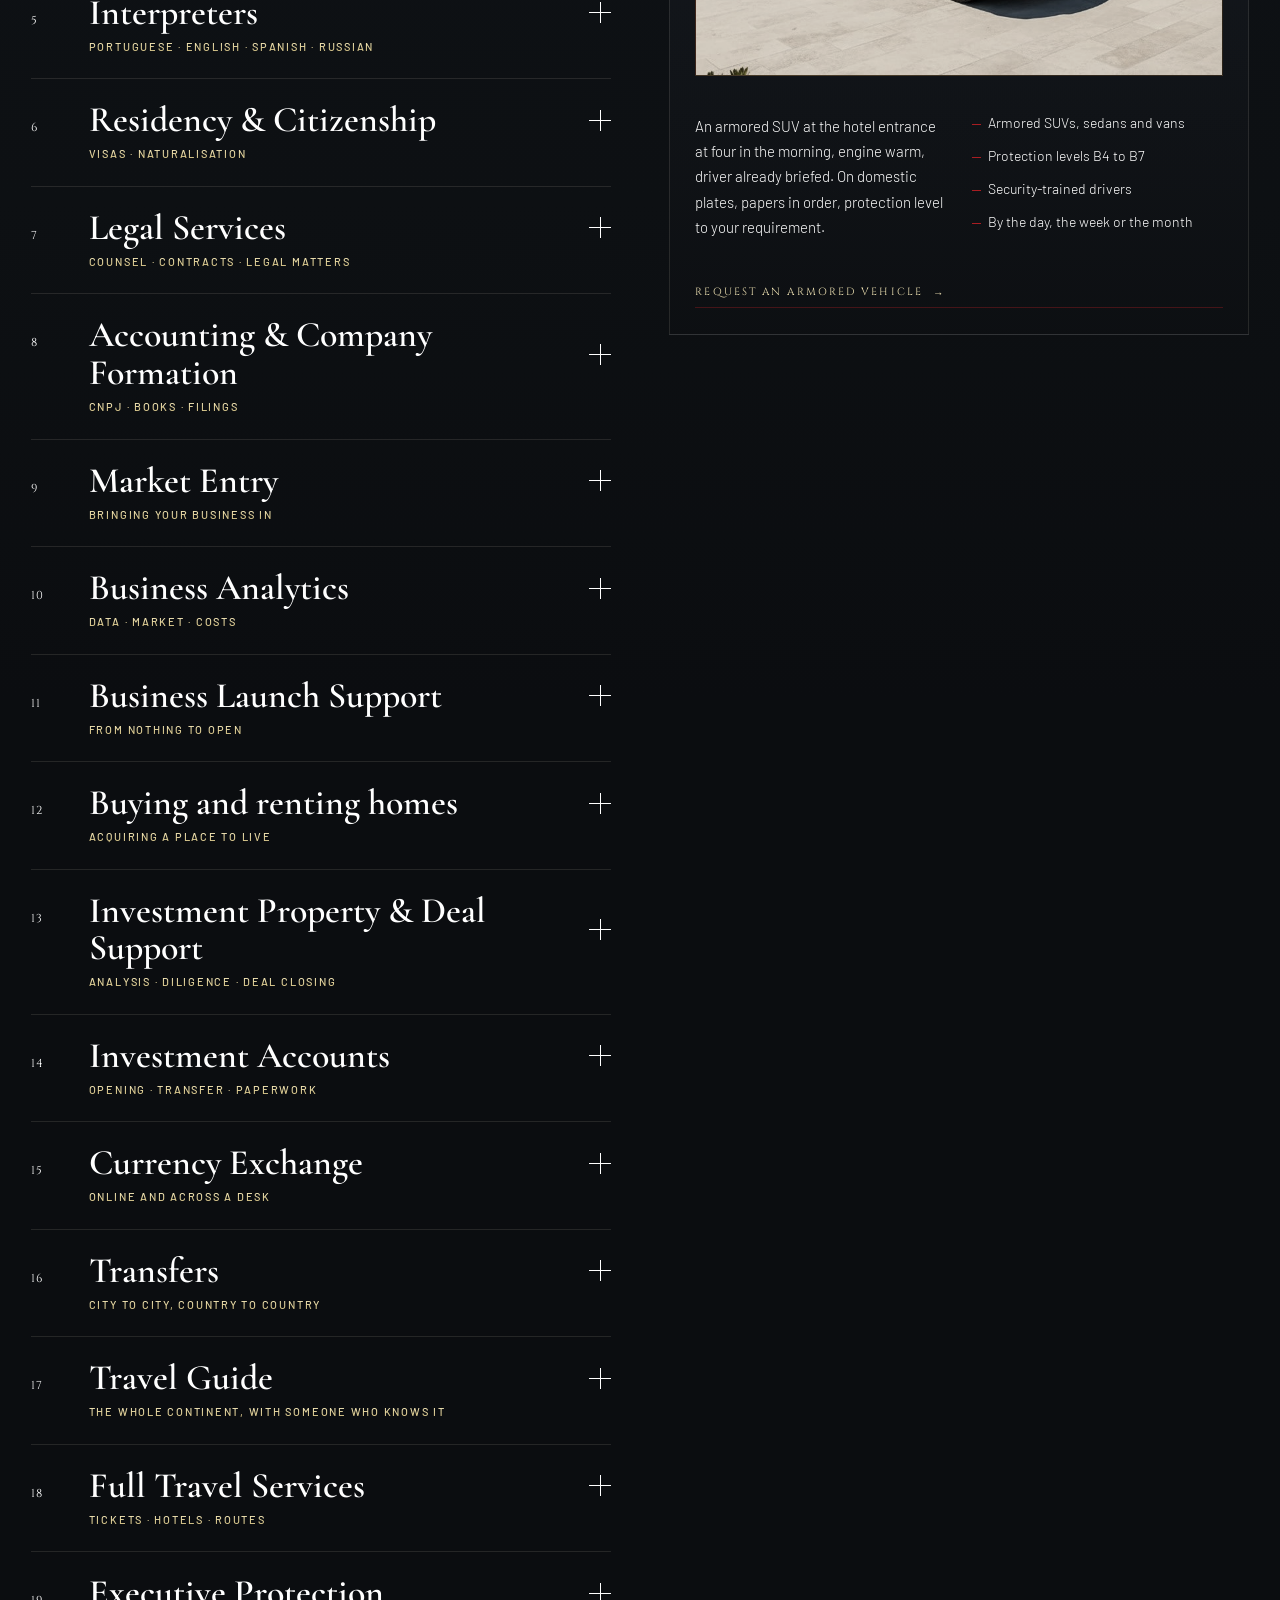
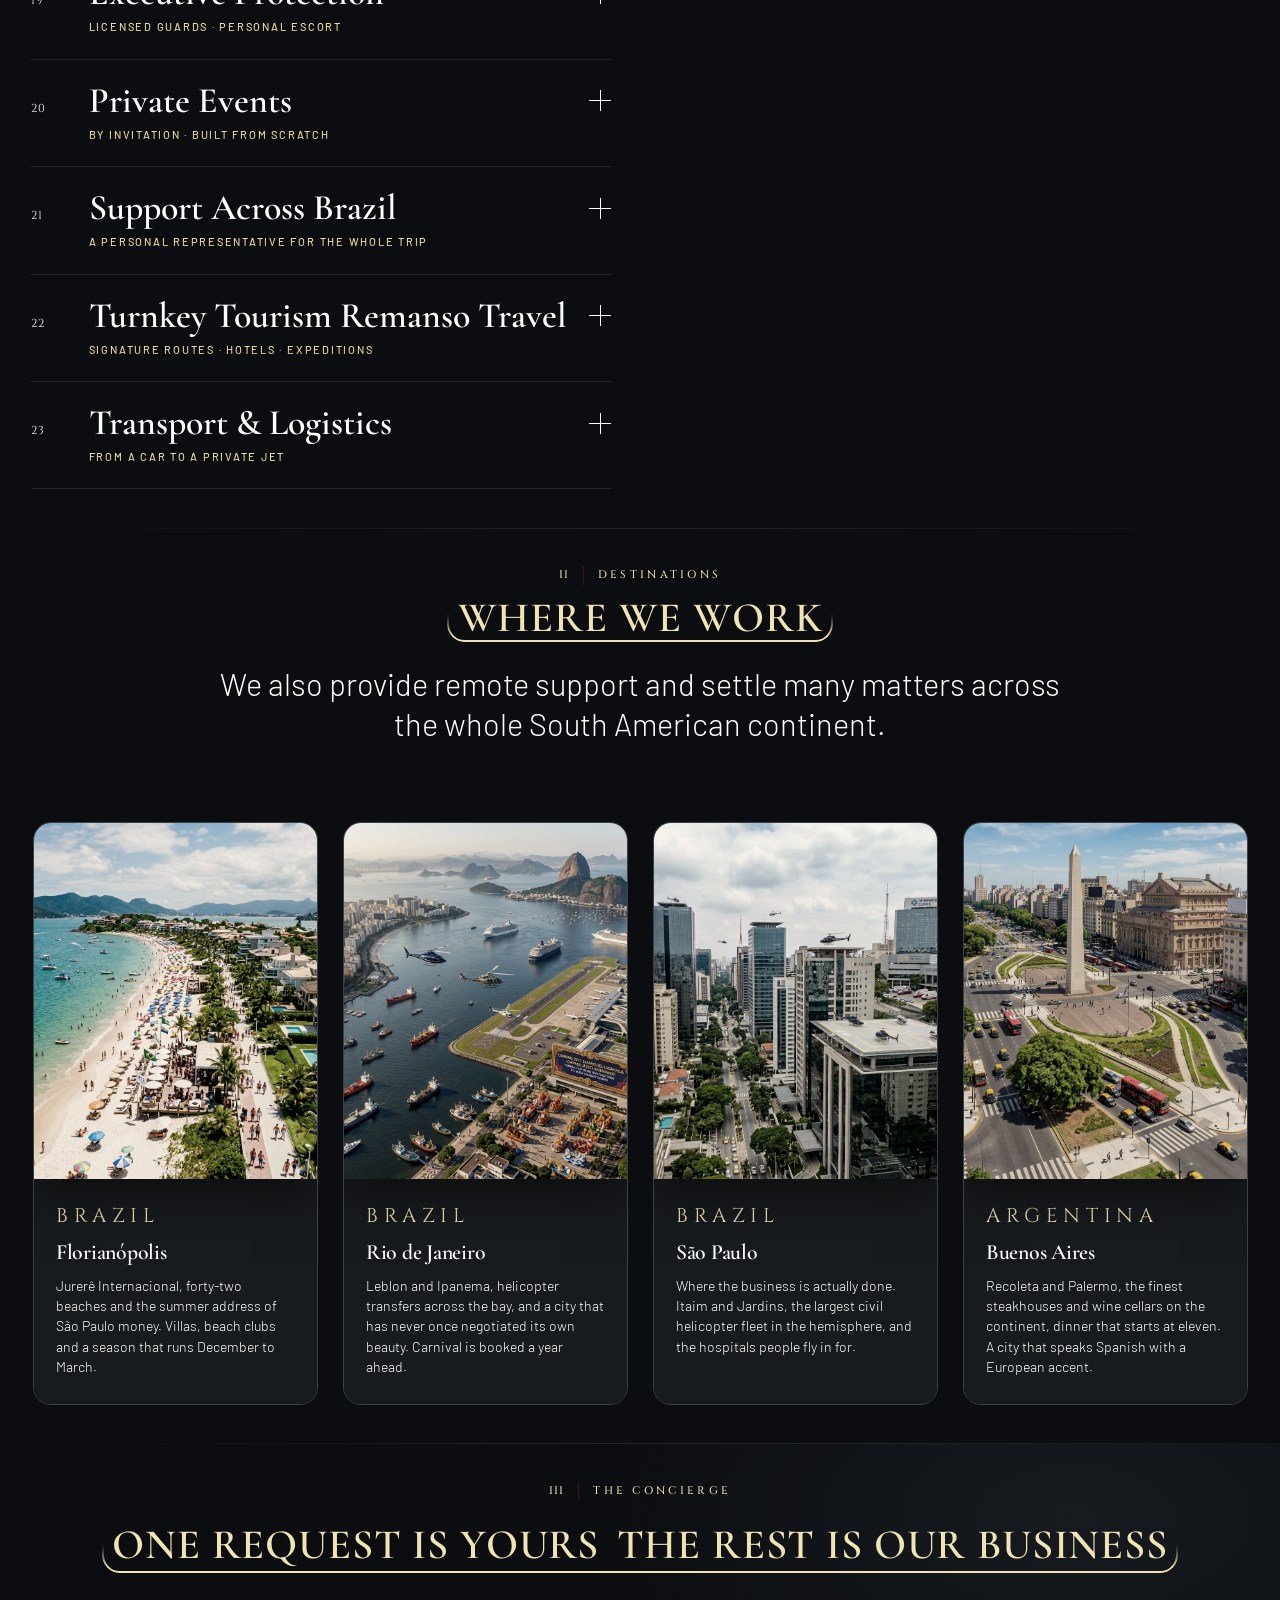
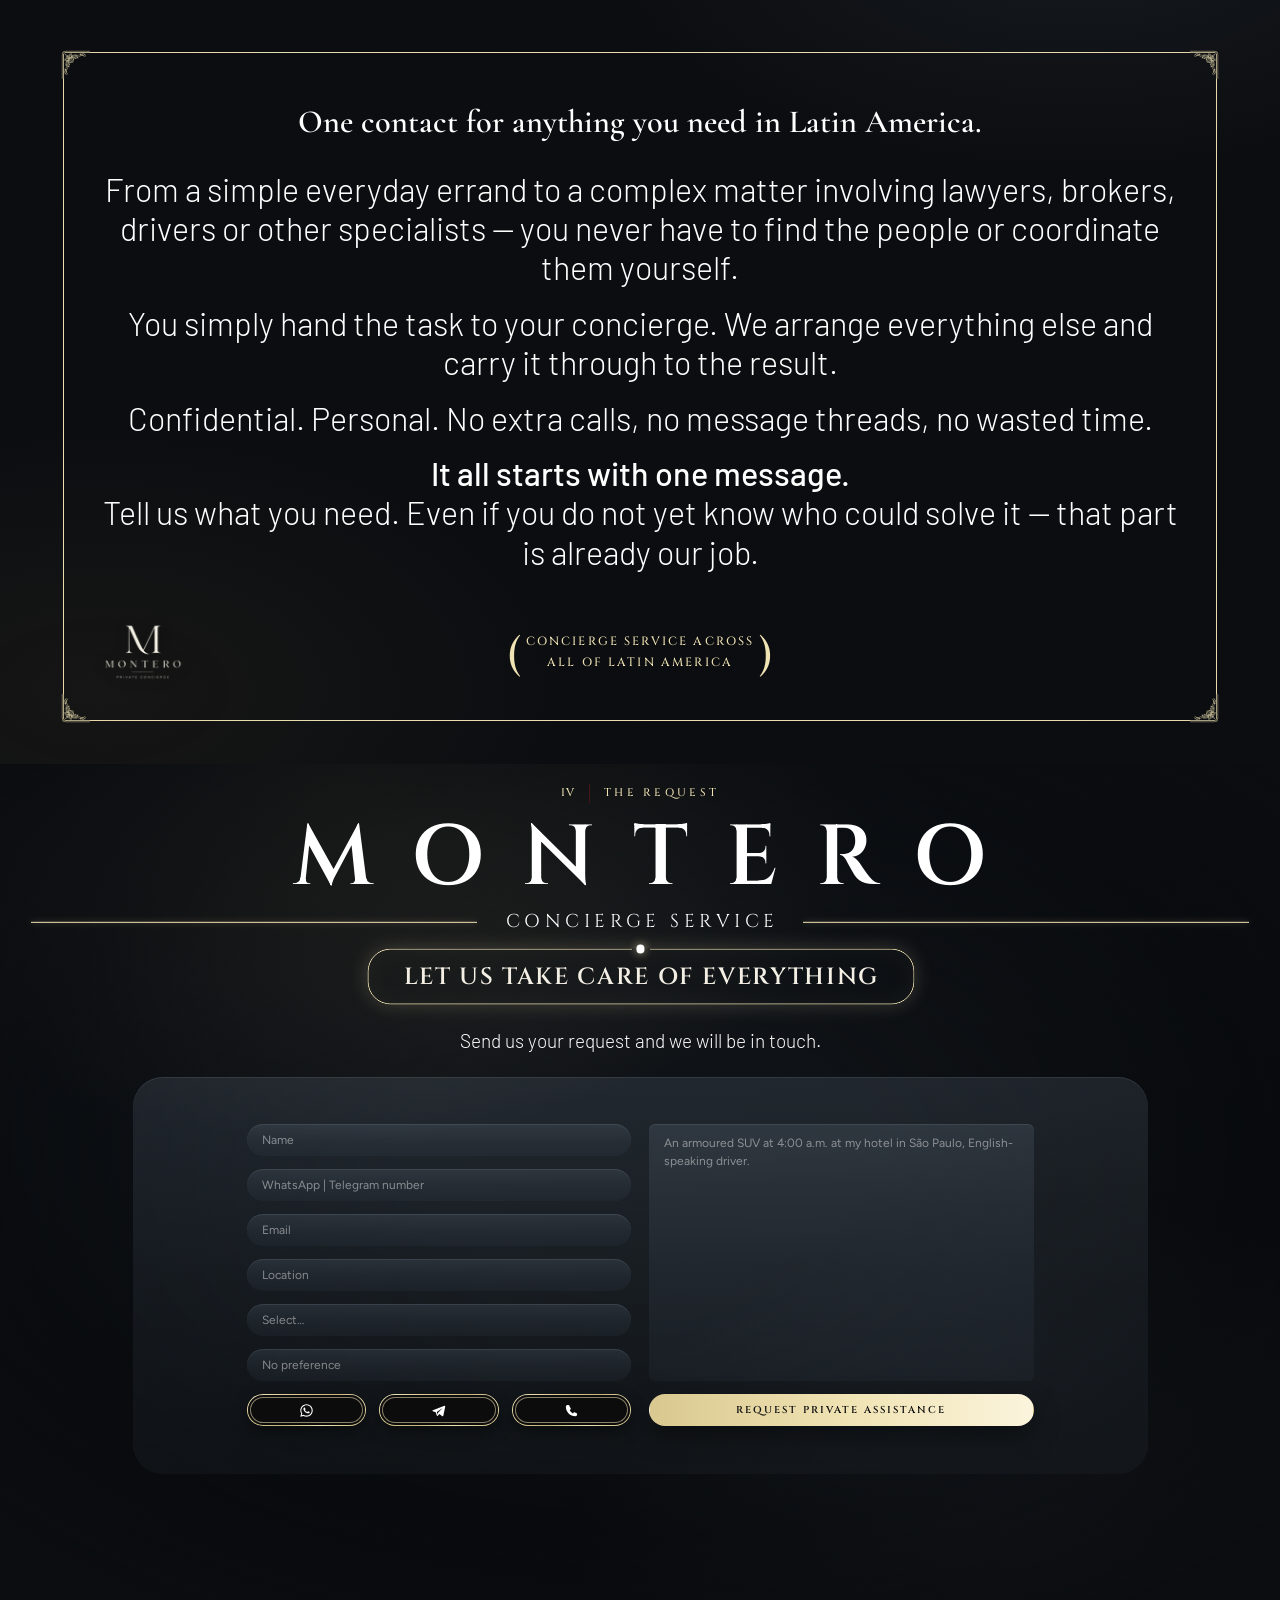
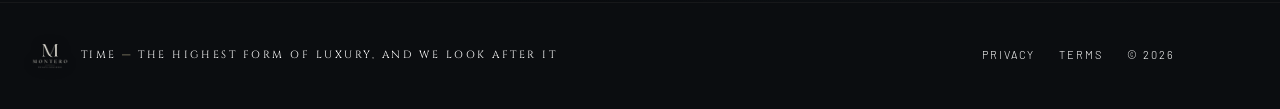
==== commit 149bee92: "Обновление сайта Co-Authored-By: Claude Opus 5 <noreply@anthropic.com>" ====
--- a/index.html
+++ b/index.html
@@ -49,7 +49,7 @@
 
      Всё обёрнуто так, чтобы отказ сети или старый браузер ничего не
      ломали: не вышло — страница просто остаётся как есть.        -->
-<meta name="mc-build" content="22f10299c9">
+<meta name="mc-build" content="1b48212d55">
 <script>
 (function () {
   try {
@@ -79,7 +79,7 @@
 <link rel="preconnect" href="https://fonts.gstatic.com" crossorigin>
 <link rel="stylesheet" href="https://fonts.googleapis.com/css2?family=Libertinus+Serif:ital,wght@0,400;0,600;0,700;1,400&family=Cormorant+Garamond:ital,wght@0,300;0,400;0,500;0,600;1,300;1,400&family=Cinzel:wght@400;500;600&family=Barlow:wght@300;400;500;600&family=Commissioner:wght@300;400;500;600&display=swap">
 <link rel="stylesheet" href="https://fonts.googleapis.com/css2?family=Playfair+Display:ital,wght@0,400;0,500;0,600;0,700;1,400;1,500;1,600&family=Lora:wght@400;500;600;700&display=swap">
-<link rel="stylesheet" href="assets/css/style.css?v=8a6e7c7b">
+<link rel="stylesheet" href="assets/css/style.css?v=dad8f49d">
 </head>
 <body>
 
@@ -705,26 +705,6 @@
         <article class="svc-row reveal" data-svc>
           <button class="svc-head" type="button" aria-expanded="false">
             <span class="svc-num">19</span>
-            <span class="svc-name" data-i18n="svc.20.name">Универсальный сопровождающий</span>
-            <span class="svc-tag" data-i18n="svc.20.tag">Один человек на всю поездку · 24/7</span>
-            <span class="svc-mark" aria-hidden="true"></span>
-          </button>
-          <div class="svc-body"><div class="svc-detail">
-            <div class="svc-media sc-stone"><img class="media" src="assets/img/companion.jpg?v=b3aa9811" alt=""></div>
-            <p class="svc-text" data-i18n="svc.20.text">Организуем для вас личную помощь на всё время поездки: перевод, транспорт, бронирования и решение вопросов на месте.</p>
-            <ul class="svc-items">
-              <li data-i18n="svc.20.i0">Помощь на протяжении всей поездки</li>
-              <li data-i18n="svc.20.i1">Перевод и общение</li>
-              <li data-i18n="svc.20.i2">Вождение и организация поездок</li>
-              <li data-i18n="svc.20.i3">Бронирования и решение вопросов</li>
-            </ul>
-            <a class="svc-cta" href="#request" data-scroll data-prefill="Personal Companion" data-i18n="svc.20.cta">Запросить сопровождающего</a>
-          </div></div>
-        </article>
-
-        <article class="svc-row reveal" data-svc>
-          <button class="svc-head" type="button" aria-expanded="false">
-            <span class="svc-num">20</span>
             <span class="svc-name" data-i18n="svc.21.name">Личная охрана</span>
             <span class="svc-tag" data-i18n="svc.21.tag">Лицензированные охранники · Индивидуальное сопровождение</span>
             <span class="svc-mark" aria-hidden="true"></span>
@@ -746,7 +726,7 @@
              отдельно — пока в карточке название и описание. -->
         <article class="svc-row reveal" data-svc>
           <button class="svc-head" type="button" aria-expanded="false">
-            <span class="svc-num">21</span>
+            <span class="svc-num">20</span>
             <span class="svc-name" data-i18n="svc.23.name">Закрытые мероприятия</span>
             <span class="svc-tag" data-i18n="svc.23.tag">Вход по приглашениям · Организация с нуля</span>
             <span class="svc-mark" aria-hidden="true"></span>
@@ -759,7 +739,7 @@
 
         <article class="svc-row reveal" data-svc>
           <button class="svc-head" type="button" aria-expanded="false">
-            <span class="svc-num">22</span>
+            <span class="svc-num">21</span>
             <span class="svc-name" data-i18n="svc.24.name">Сопровождение по всей Бразилии</span>
             <span class="svc-tag" data-i18n="svc.24.tag">Личный представитель рядом всю поездку</span>
             <span class="svc-mark" aria-hidden="true"></span>
@@ -772,7 +752,7 @@
 
         <article class="svc-row reveal" data-svc>
           <button class="svc-head" type="button" aria-expanded="false">
-            <span class="svc-num">23</span>
+            <span class="svc-num">22</span>
             <span class="svc-name" data-i18n="svc.25.name">Туризм под ключ Remanso Travel</span>
             <span class="svc-tag" data-i18n="svc.25.tag">Авторские маршруты · Отели · Экспедиции</span>
             <span class="svc-mark" aria-hidden="true"></span>
@@ -785,7 +765,7 @@
 
         <article class="svc-row reveal" data-svc>
           <button class="svc-head" type="button" aria-expanded="false">
-            <span class="svc-num">24</span>
+            <span class="svc-num">23</span>
             <span class="svc-name" data-i18n="svc.26.name">Транспорт и логистика</span>
             <span class="svc-tag" data-i18n="svc.26.tag">От автомобиля до частного джета</span>
             <span class="svc-mark" aria-hidden="true"></span>
@@ -1007,7 +987,7 @@
 
 <script src="assets/js/legal.js?v=3810bd50"></script>
 <script src="assets/js/i18n.js?v=7be80e2d"></script>
-<script src="assets/js/request-form.js?v=4cc7957e"></script>
+<script src="assets/js/request-form.js?v=e39b9464"></script>
 <script src="assets/js/app.js?v=ec4bcf17"></script>
 </body>
 </html>
--- a/assets/css/style.css
+++ b/assets/css/style.css
@@ -1579,6 +1579,12 @@
   letter-spacing:.07em; text-indent:.07em; line-height:1.3;
 }
 .lk-claim b.hard{ font-weight:600; }
+/* Цифры номера — титульные, ростом с прописные: гарнитура по умолчанию
+   даёт старинные, гуляющие по строке, как на компьютерной версии. */
+.lk-claim b{
+  font-variant-numeric:lining-nums tabular-nums;
+  font-feature-settings:"lnum" 1, "tnum" 1, "onum" 0;
+}
 
 
 /* На телефоне линии по бокам подписи съедают её до нечитаемого —
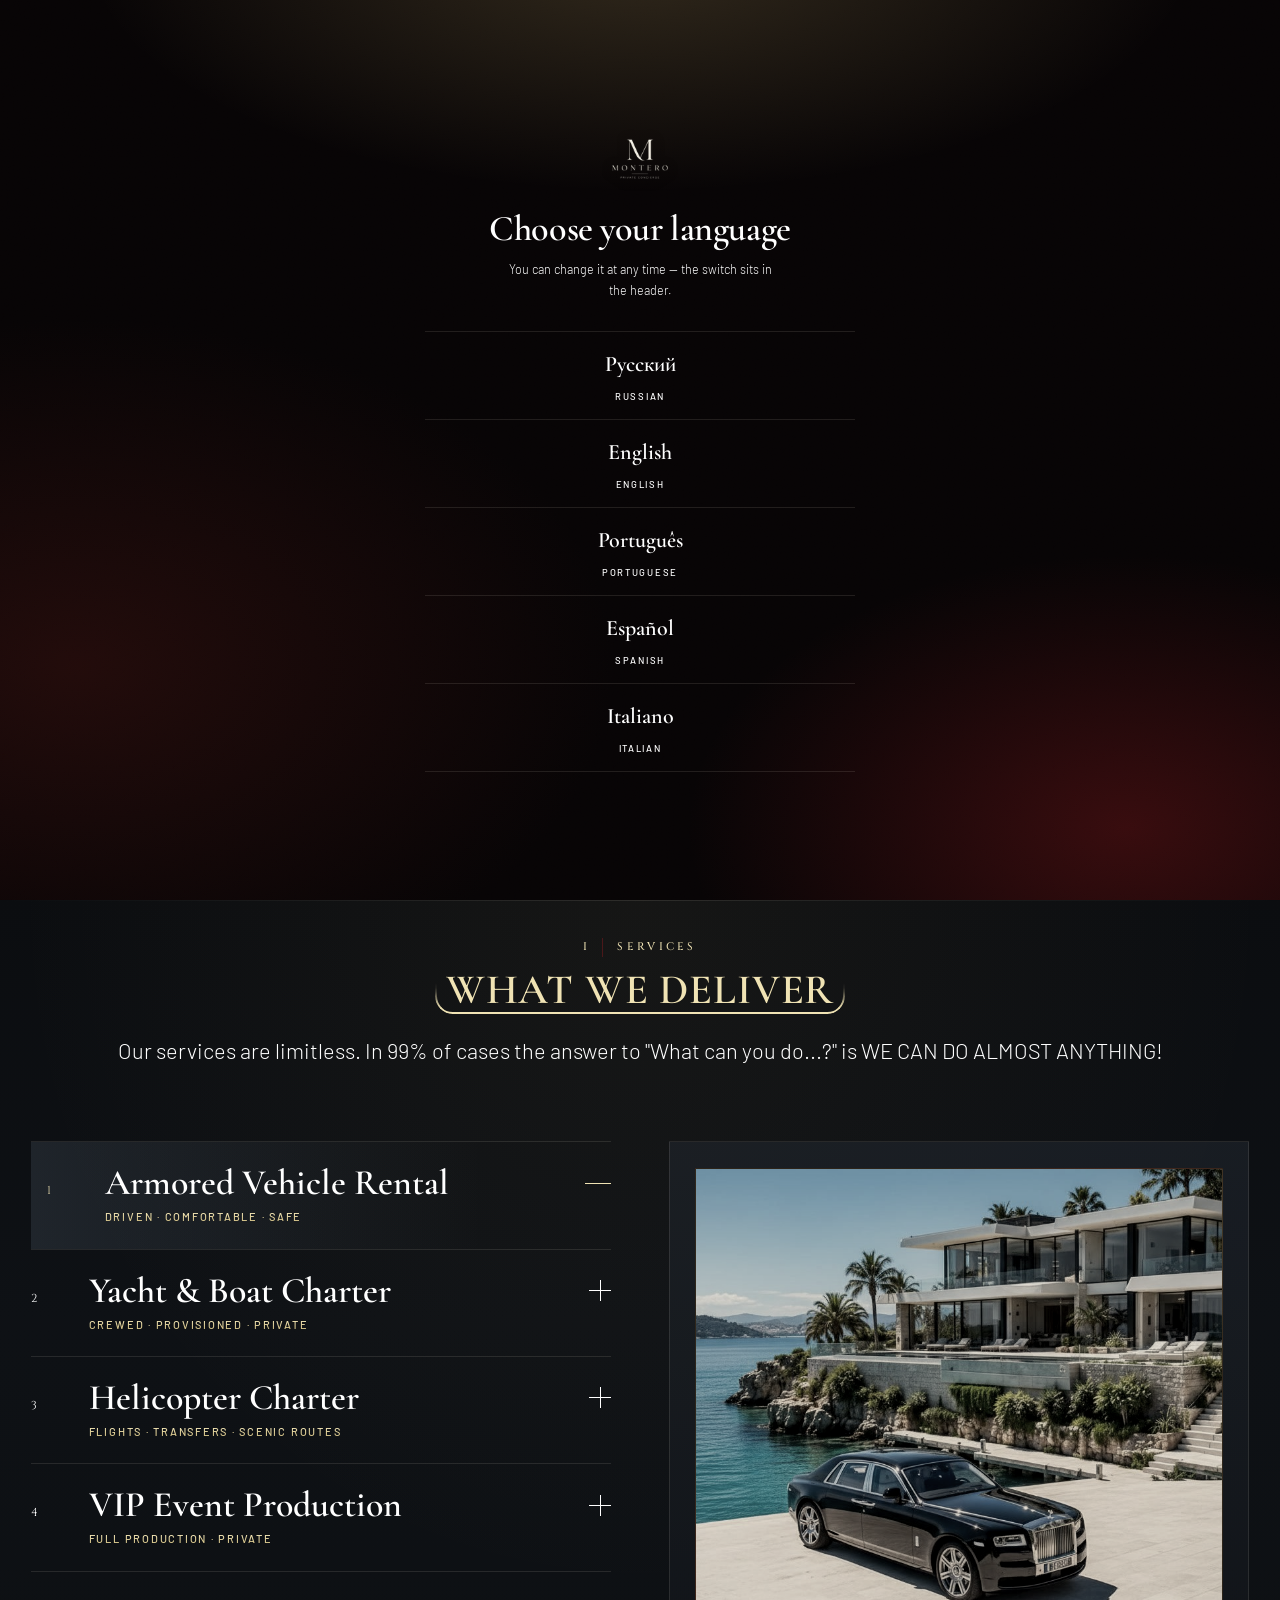
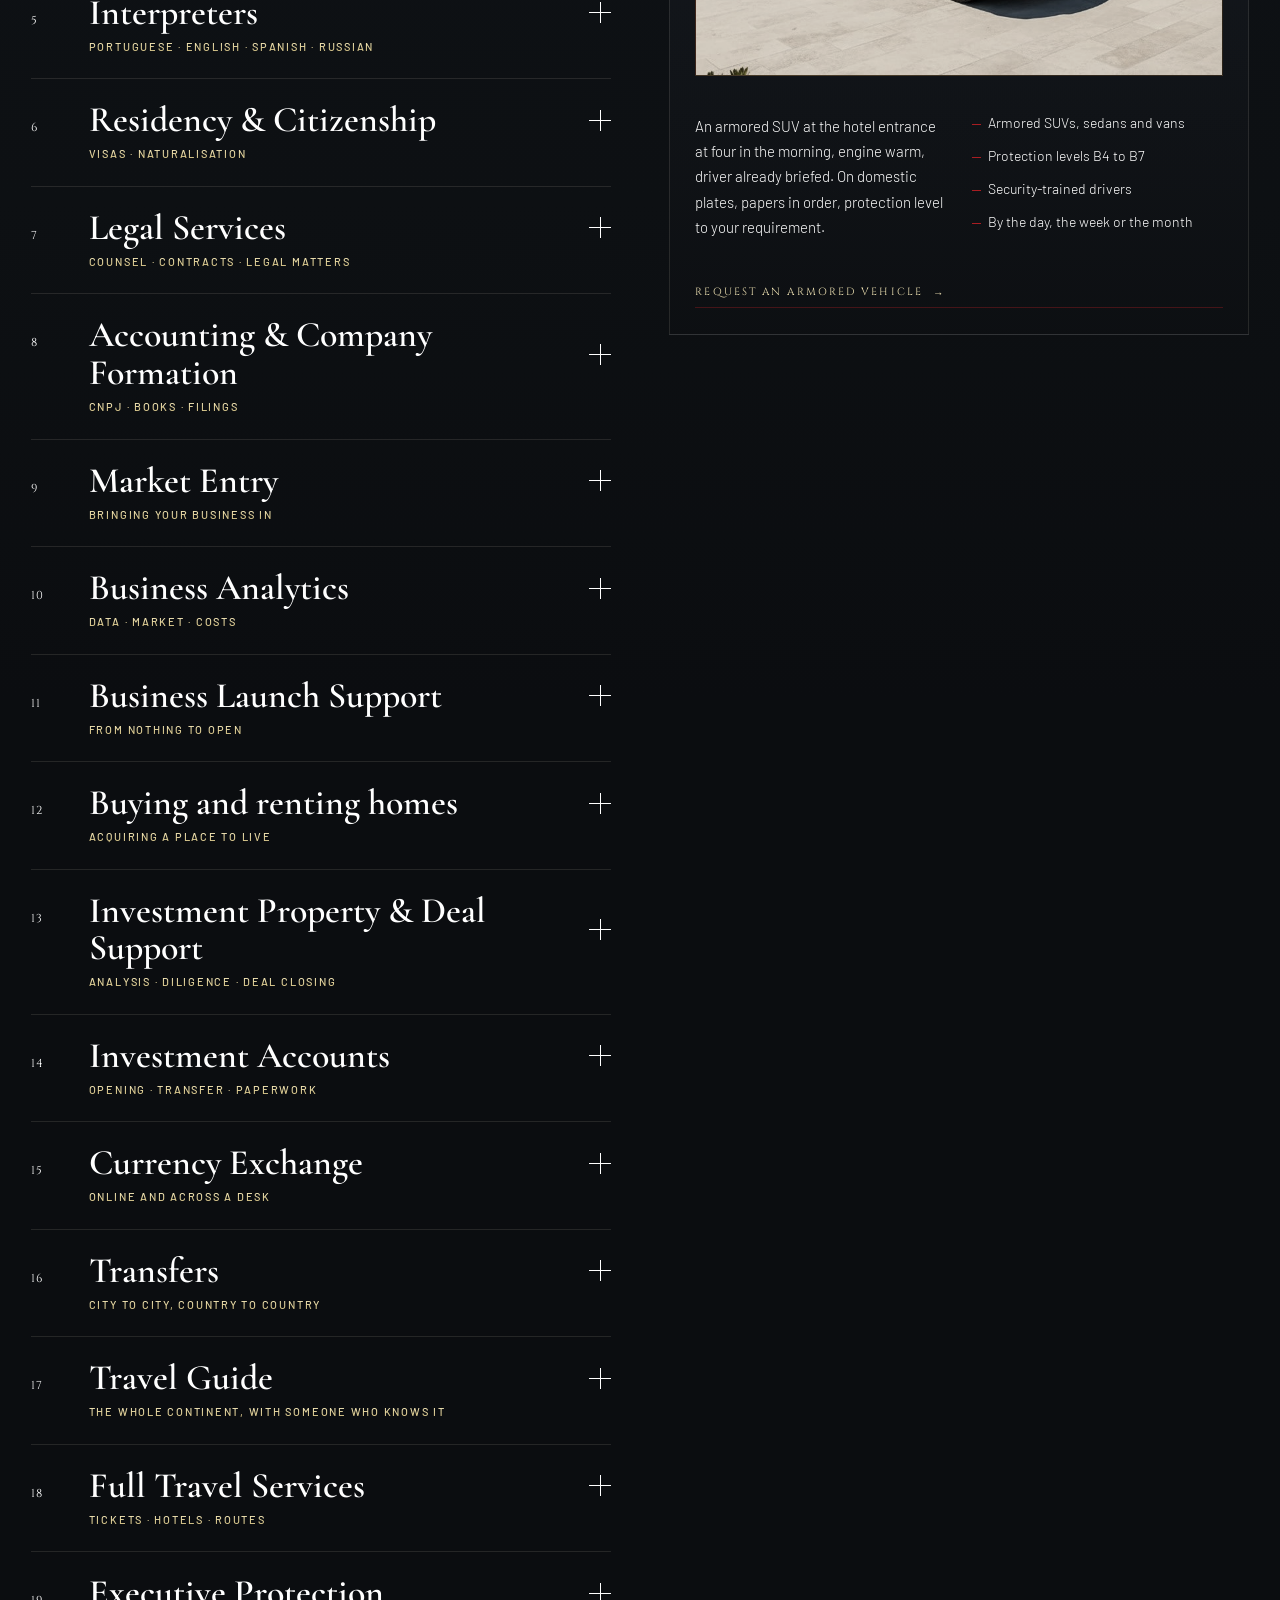
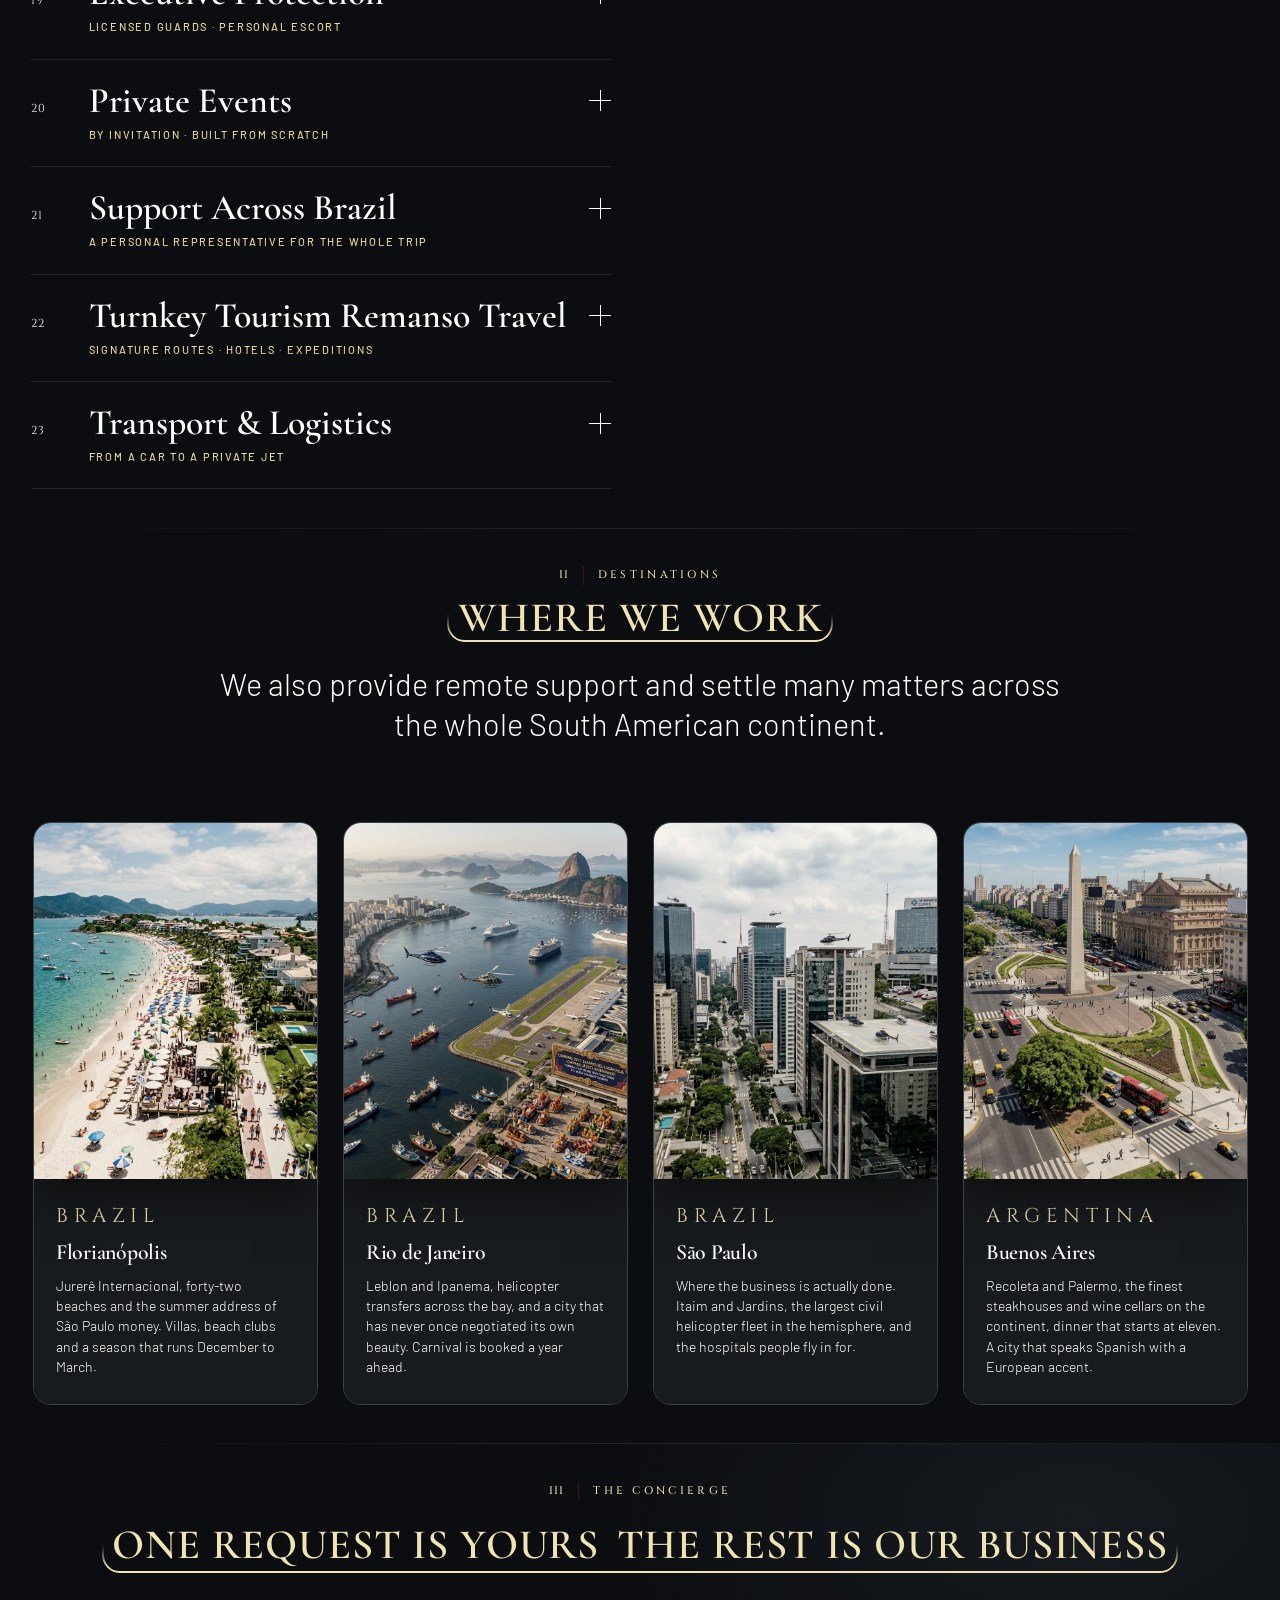
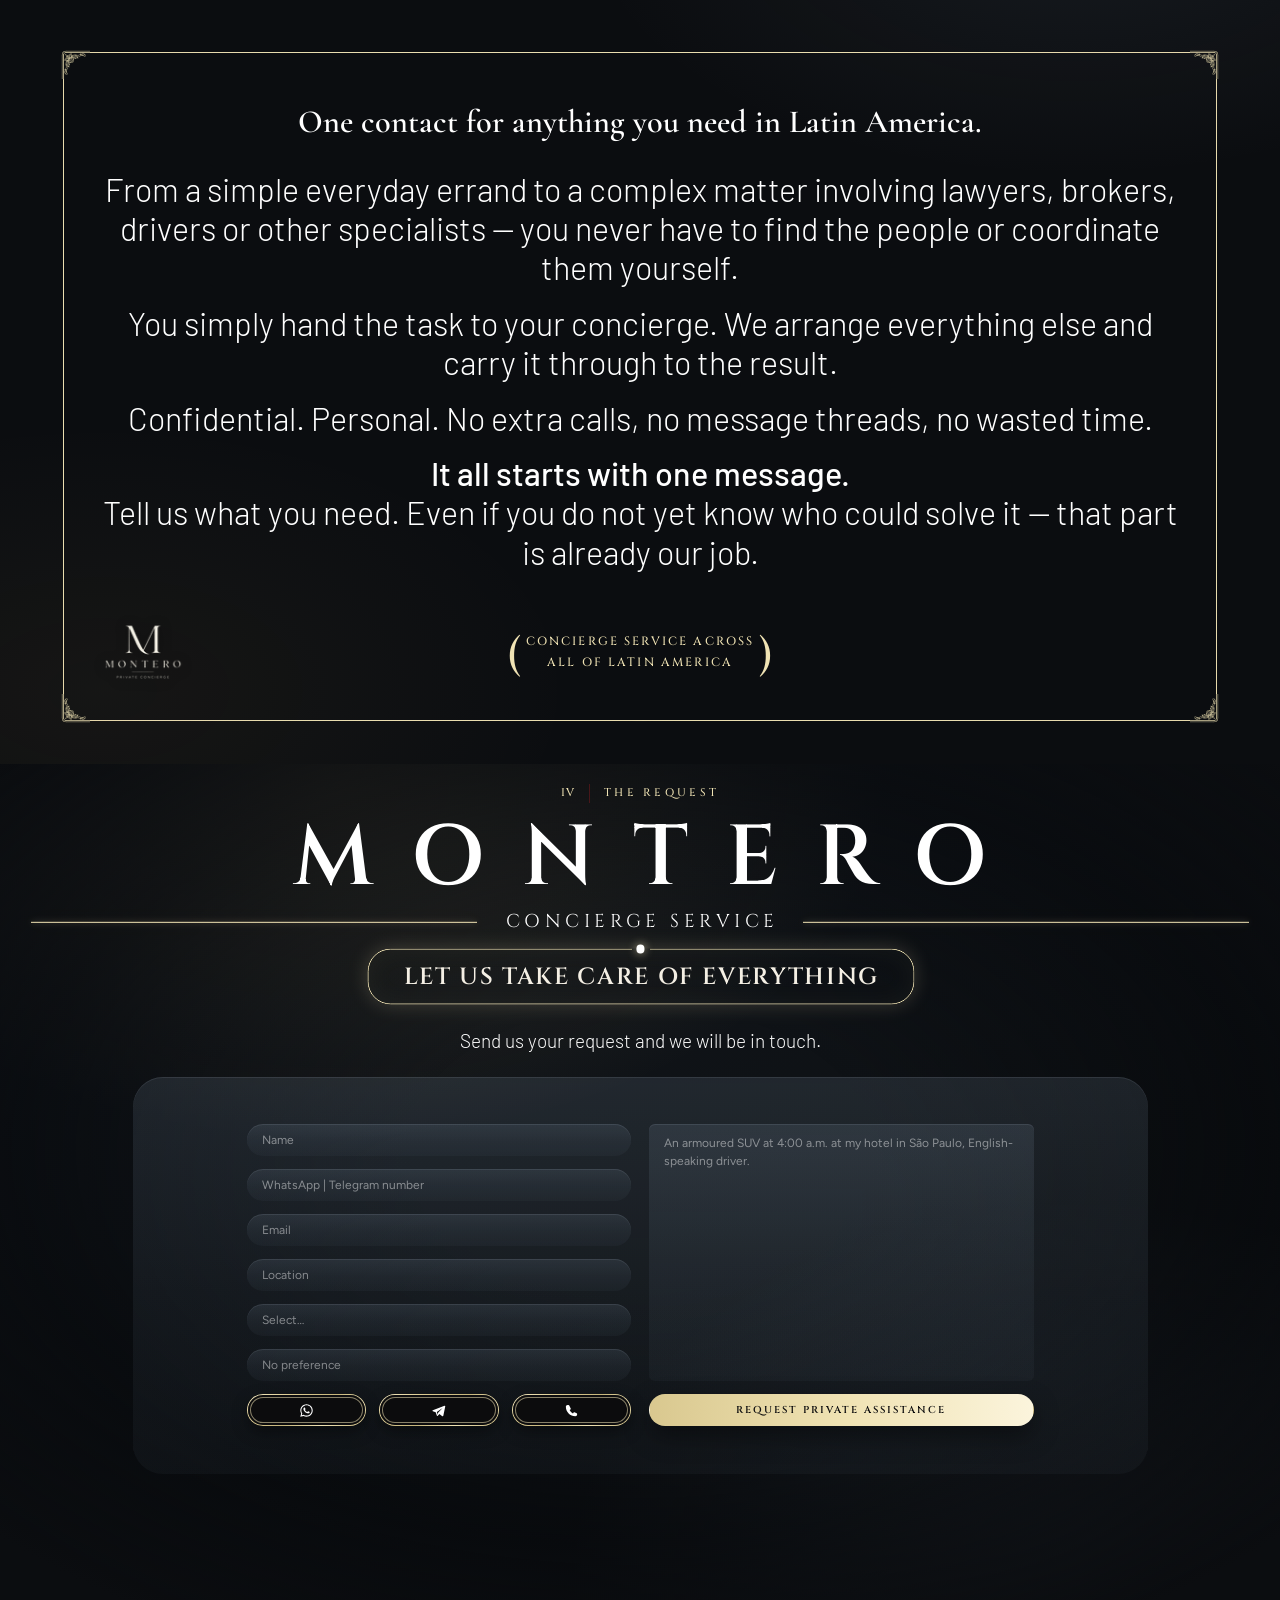
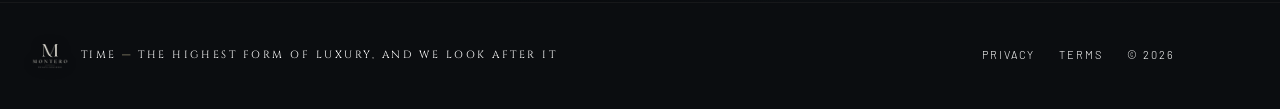
==== commit 42fef16b: "Обновление сайта Co-Authored-By: Claude Opus 5 <noreply@anthropic.com>" ====
--- a/index.html
+++ b/index.html
@@ -49,7 +49,7 @@
 
      Всё обёрнуто так, чтобы отказ сети или старый браузер ничего не
      ломали: не вышло — страница просто остаётся как есть.        -->
-<meta name="mc-build" content="1b48212d55">
+<meta name="mc-build" content="576d6282a6">
 <script>
 (function () {
   try {
@@ -711,7 +711,7 @@
           </button>
           <div class="svc-body"><div class="svc-detail">
             <div class="svc-media sc-dark"><img class="media" src="assets/img/protection.jpg?v=8ef0d9a9" alt=""></div>
-            <p class="svc-text" data-i18n="svc.21.text">Предоставляем услуги частной безопасности через проверенных партнёров — лицензированные организации, имеющие все необходимые разрешения для осуществления охранной деятельности в Латинской Америке.</p>
+            <p class="svc-text" data-i18n="svc.21.text">Организуем частную безопасность через проверенные партнёрские агентства — лицензированные охранные организации, имеющие все необходимые разрешения для осуществления охранной деятельности в странах Латинской Америки.</p>
             <ul class="svc-items">
               <li data-i18n="svc.21.i0">Группы личной охраны</li>
               <li data-i18n="svc.21.i1">Предварительная проверка маршрутов и площадок</li>
@@ -986,7 +986,7 @@
 </a>
 
 <script src="assets/js/legal.js?v=3810bd50"></script>
-<script src="assets/js/i18n.js?v=7be80e2d"></script>
+<script src="assets/js/i18n.js?v=44b363bf"></script>
 <script src="assets/js/request-form.js?v=e39b9464"></script>
 <script src="assets/js/app.js?v=ec4bcf17"></script>
 </body>
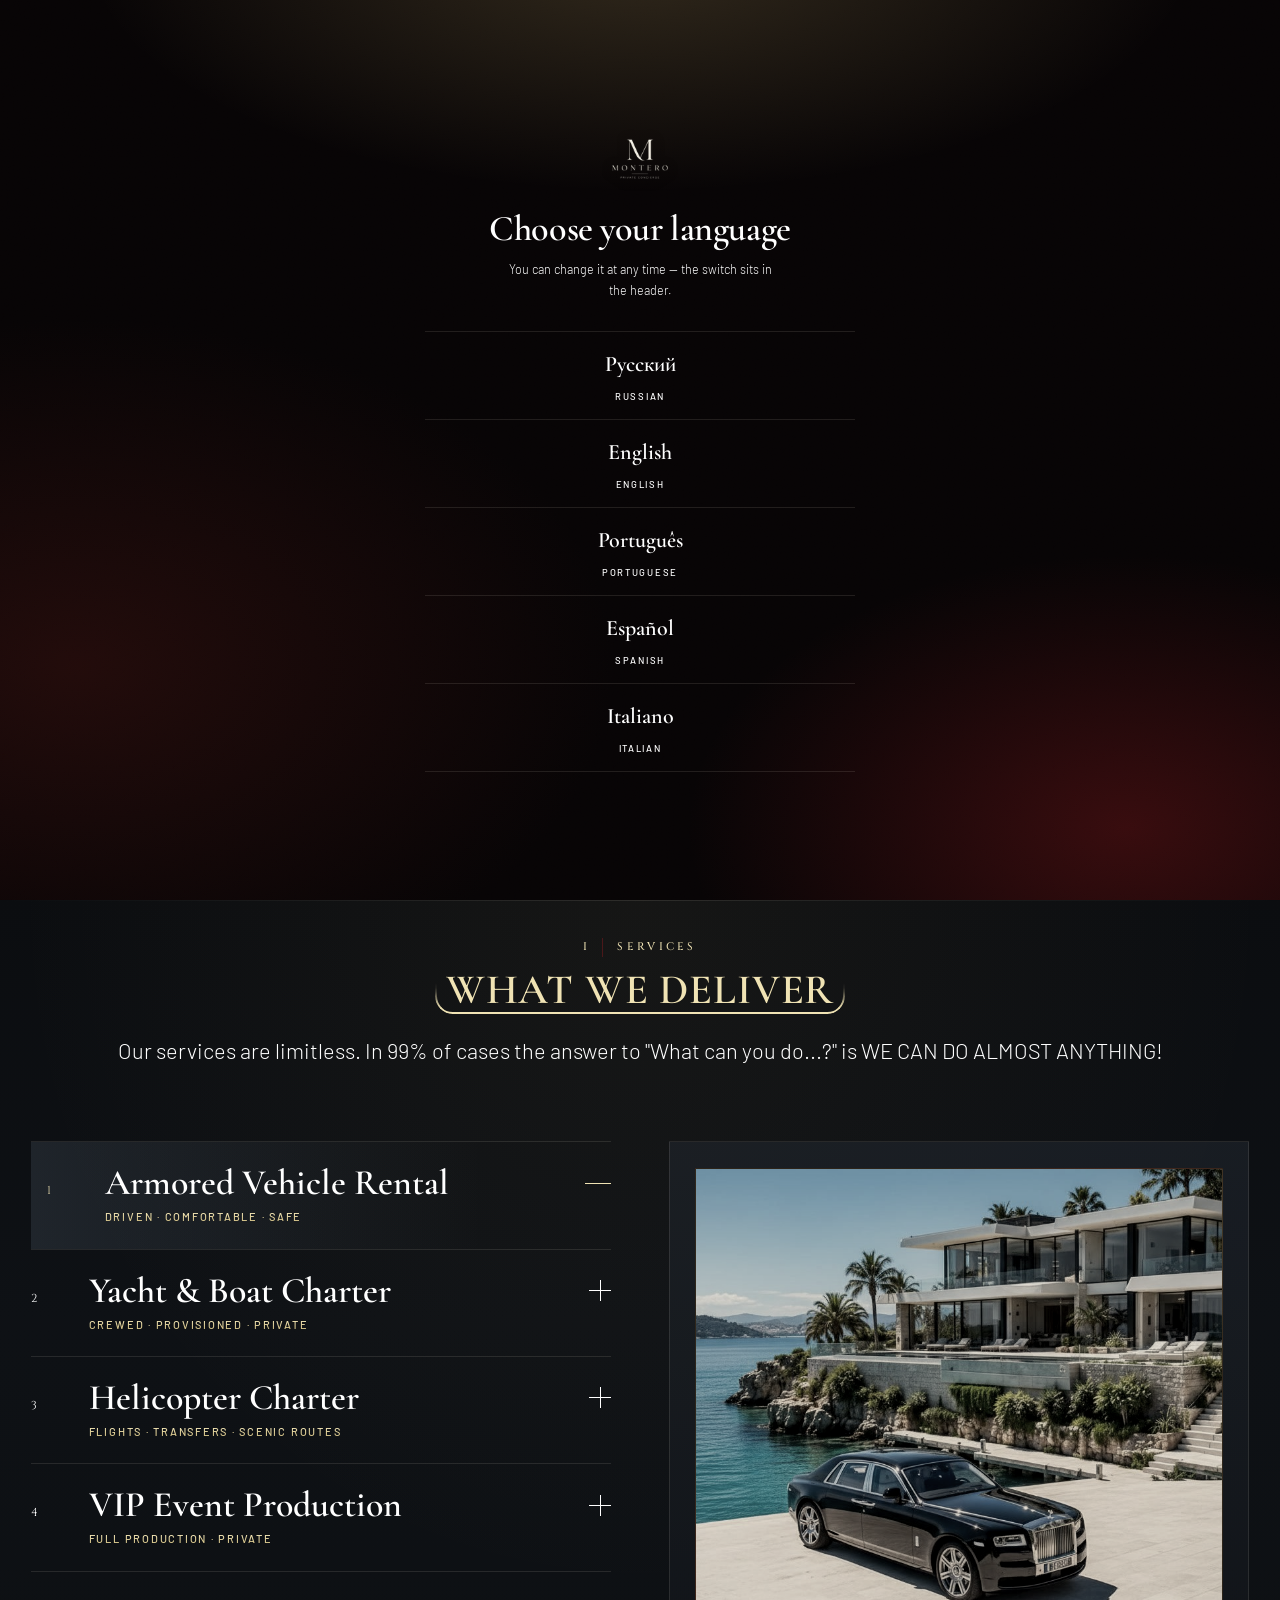
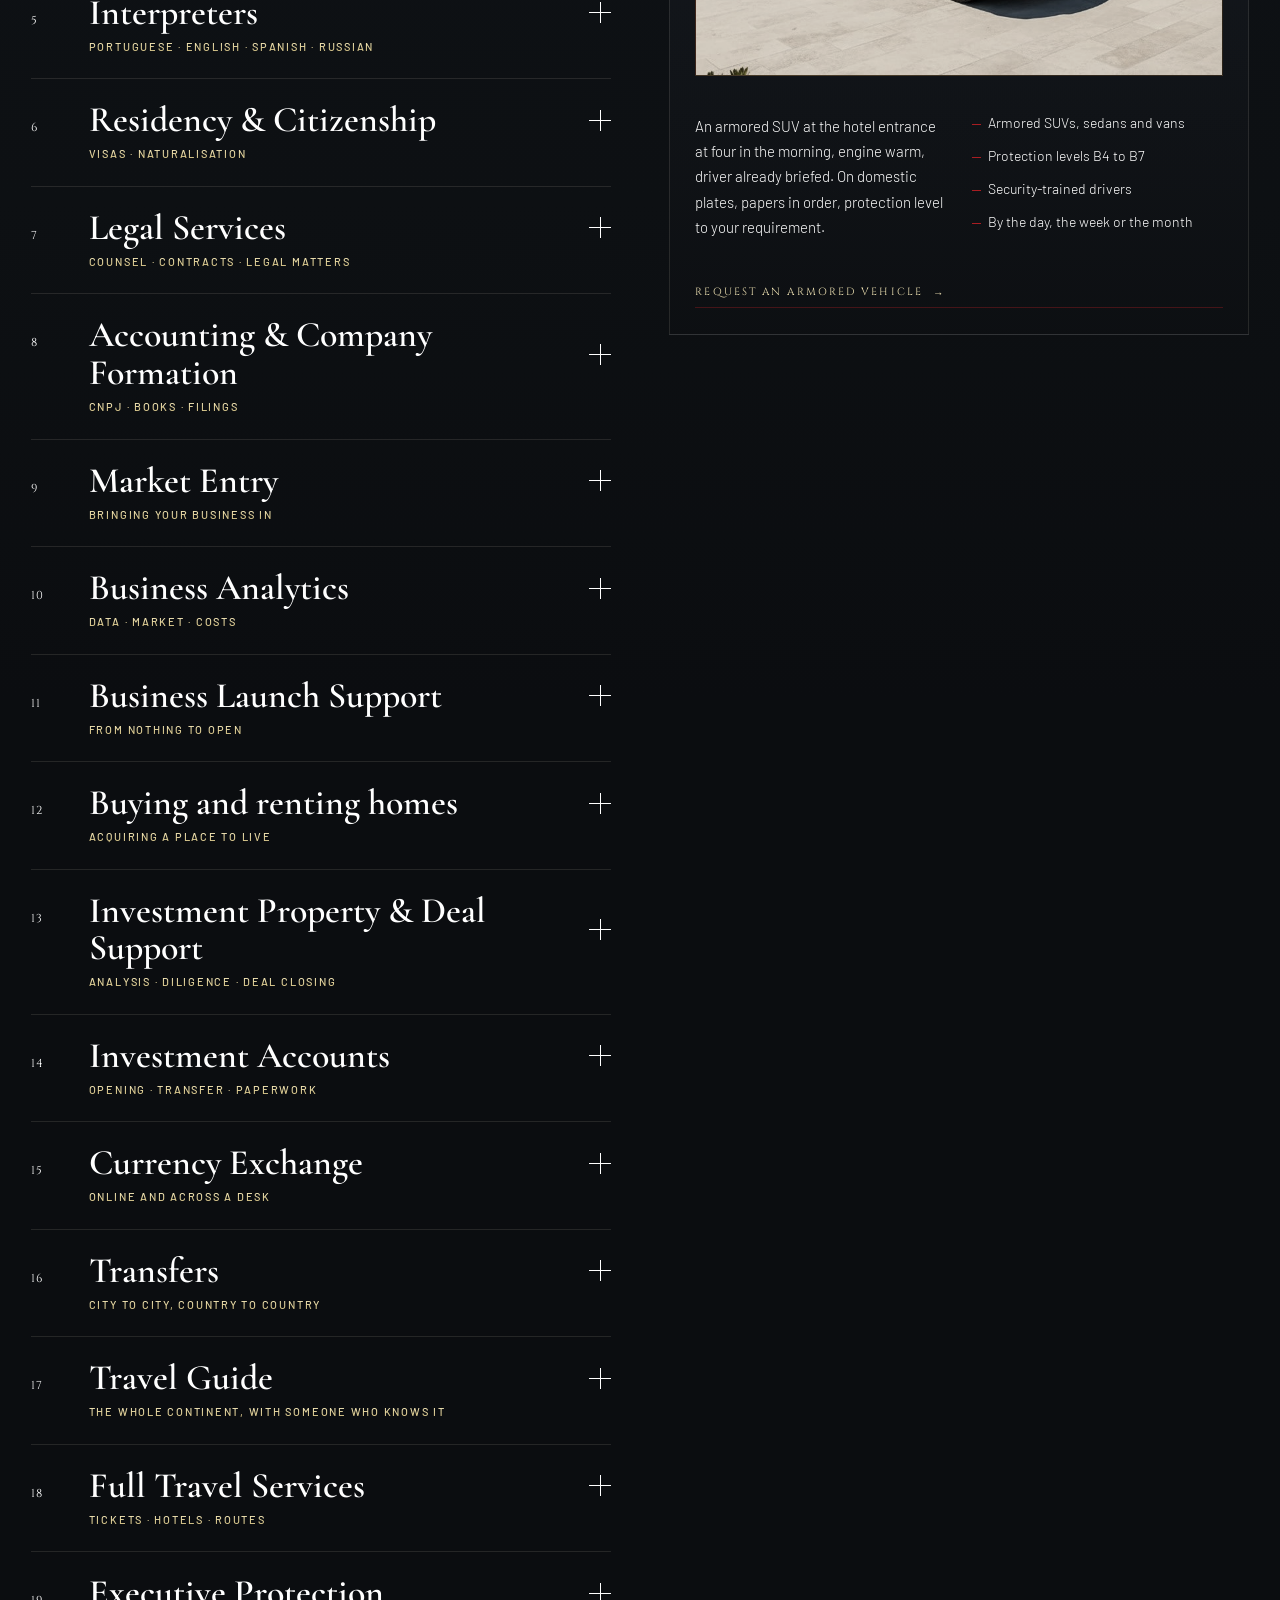
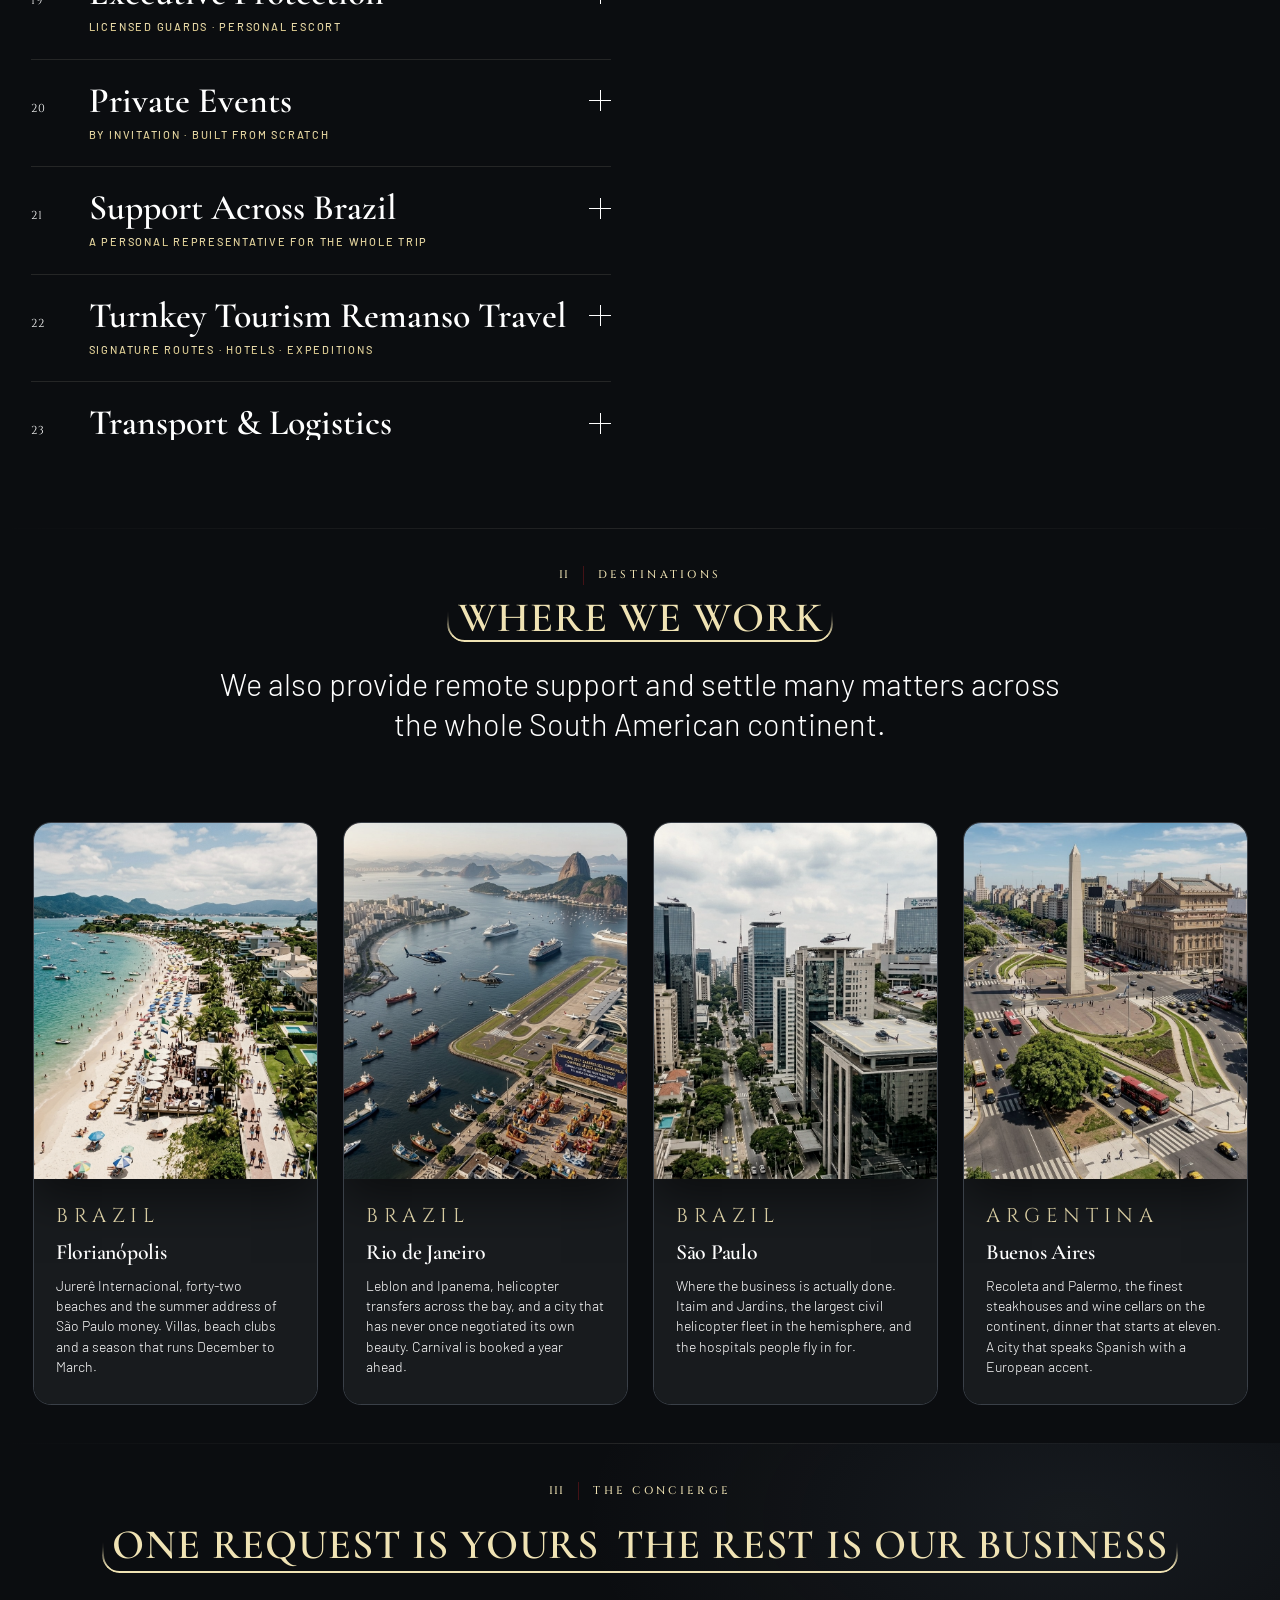
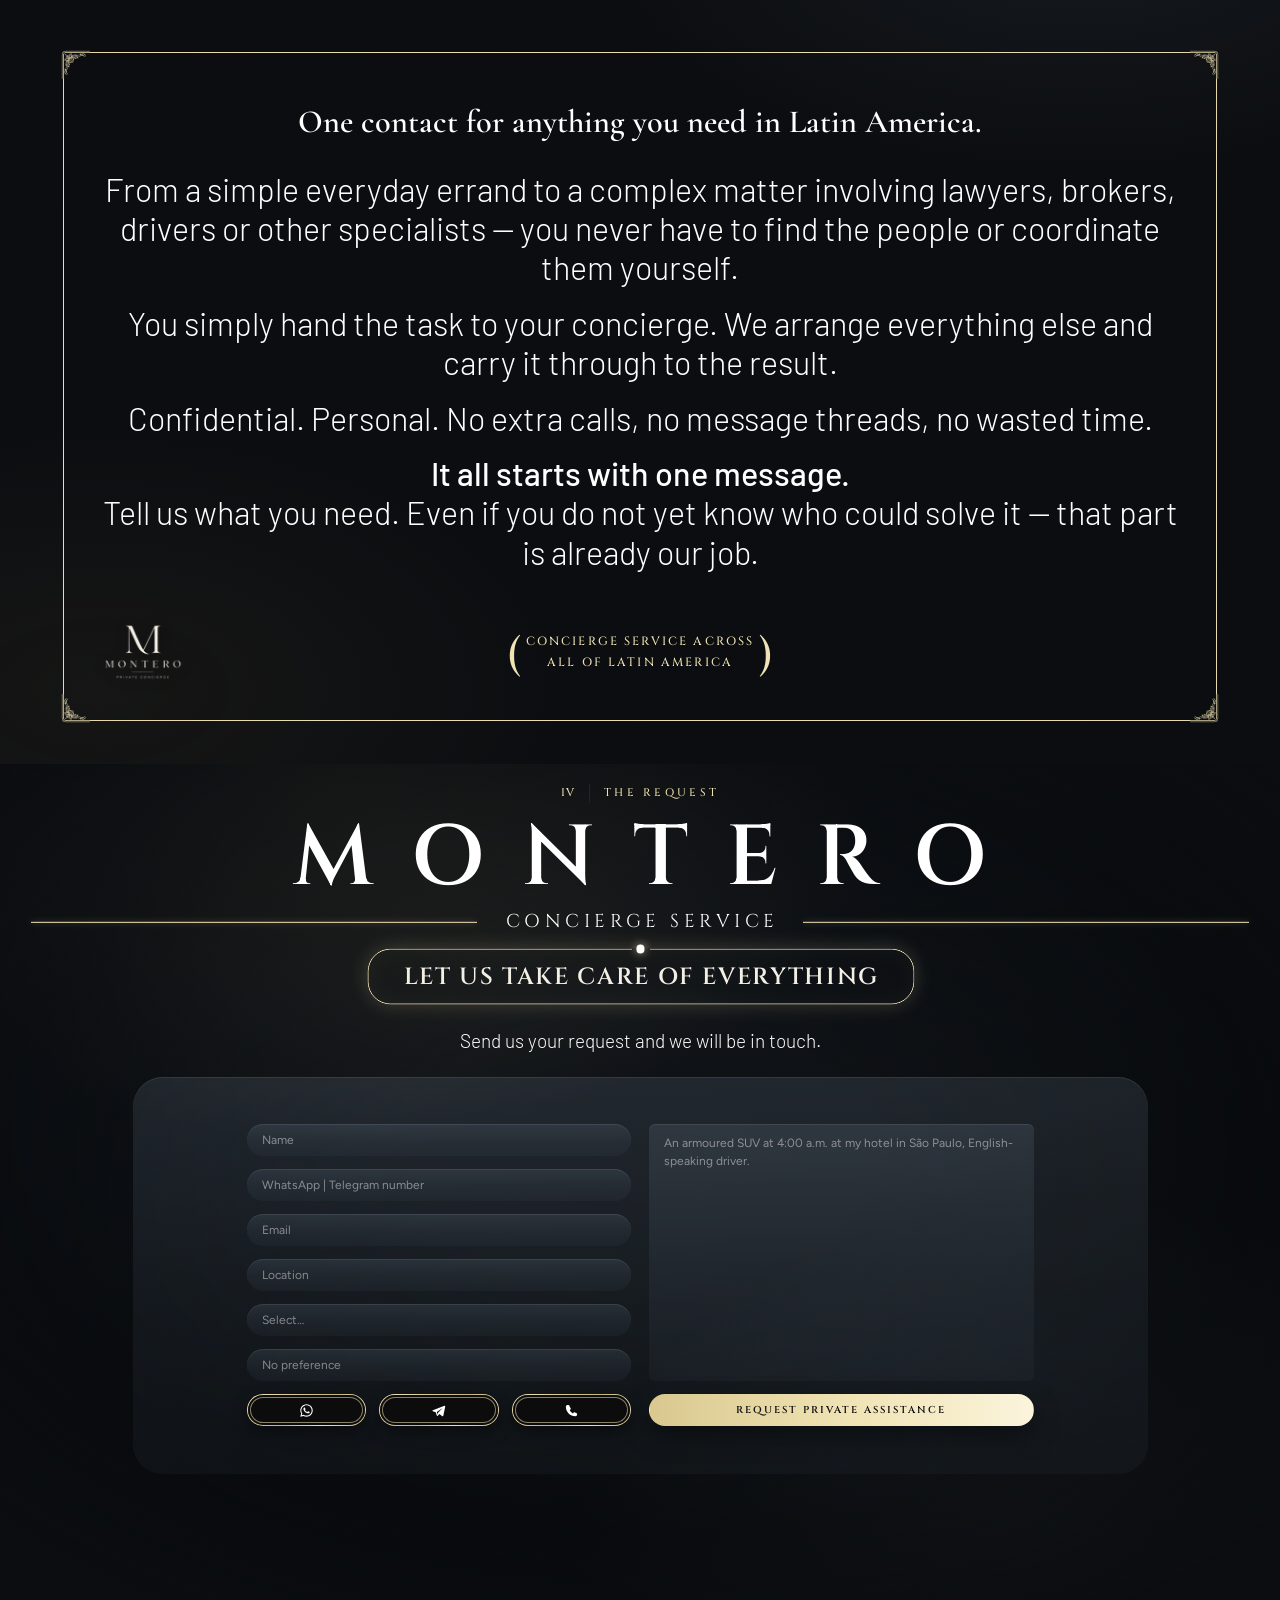
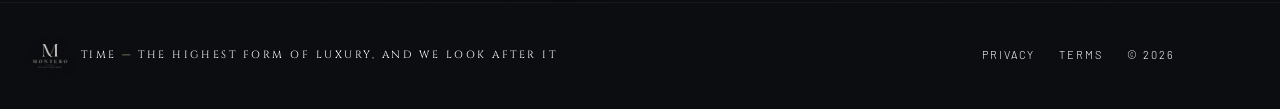
==== commit 16dd68fd: "Обновление сайта Co-Authored-By: Claude Opus 5 <noreply@anthropic.com>" ====
--- a/index.html
+++ b/index.html
@@ -49,7 +49,7 @@
 
      Всё обёрнуто так, чтобы отказ сети или старый браузер ничего не
      ломали: не вышло — страница просто остаётся как есть.        -->
-<meta name="mc-build" content="576d6282a6">
+<meta name="mc-build" content="13f82c9b87">
 <script>
 (function () {
   try {
@@ -631,7 +631,7 @@
           </button>
           <div class="svc-body"><div class="svc-detail">
             <div class="svc-media sc-dark"><img class="media" src="assets/img/fx.jpg?v=9a5d39ac" alt=""></div>
-            <p class="svc-text" data-i18n="svc.15.text">Обмен валюты по согласованному курсу. Поможем провести обмен онлайн или лично, в зависимости от суммы и ваших задач.</p>
+            <p class="svc-text" data-i18n="svc.15.text">Организуем обмен валюты через лицензированные финансовые организации, которые официально осуществляют валютные операции. Подберём подходящий вариант под вашу сумму и задачу, согласуем условия и поможем организовать проведение операции — онлайн или лично.</p>
             <ul class="svc-items">
               <li data-i18n="svc.15.i0">Онлайн-обмен по согласованному курсу</li>
               <li data-i18n="svc.15.i1">Обмен лично по предварительной записи</li>
@@ -986,7 +986,7 @@
 </a>
 
 <script src="assets/js/legal.js?v=3810bd50"></script>
-<script src="assets/js/i18n.js?v=44b363bf"></script>
+<script src="assets/js/i18n.js?v=6088a174"></script>
 <script src="assets/js/request-form.js?v=e39b9464"></script>
 <script src="assets/js/app.js?v=ec4bcf17"></script>
 </body>
